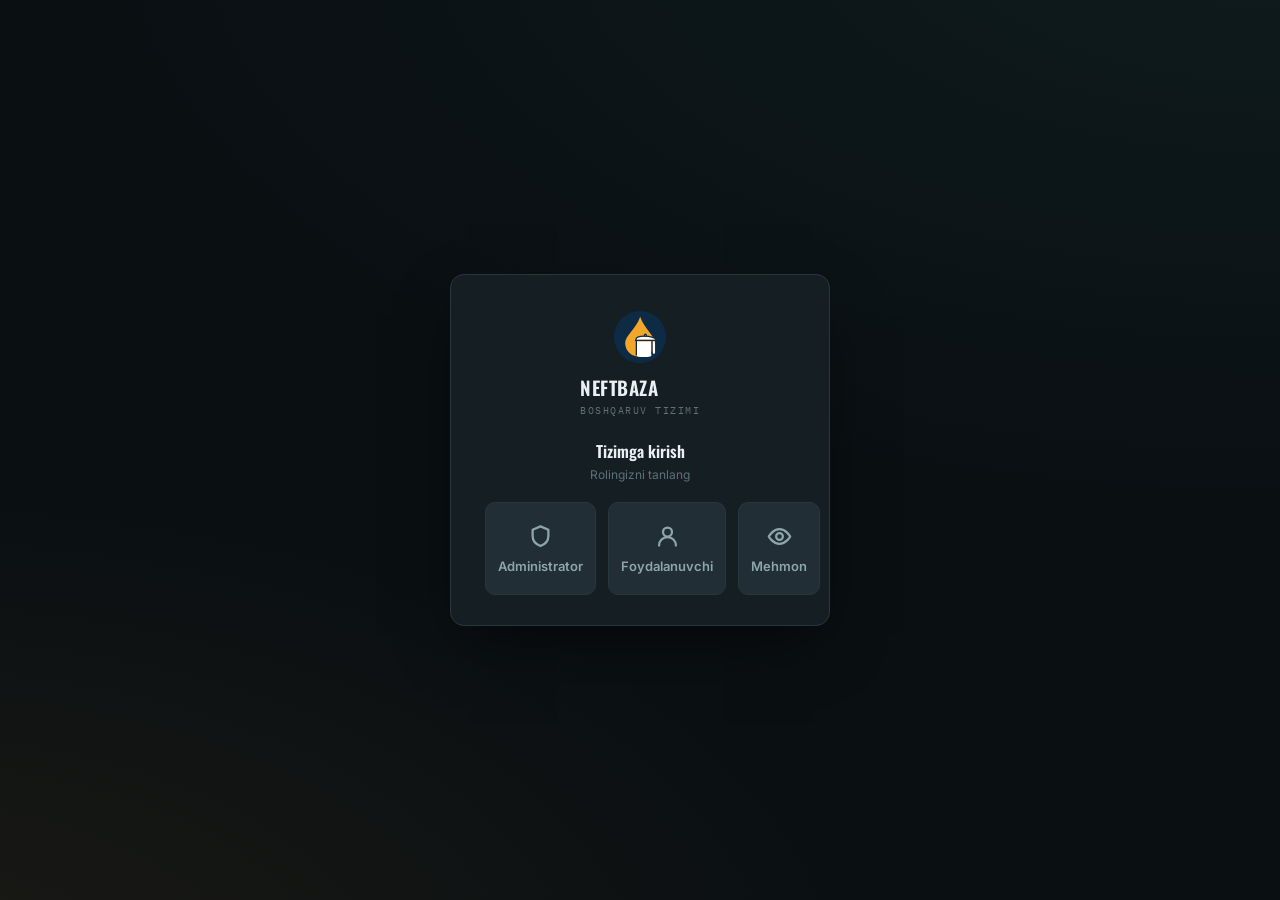
==== index.html @ 2cb8c044 "Rename neftbaza.html to index.html" ====
<!DOCTYPE html>
<html lang="uz">
<head>
<meta charset="UTF-8">
<meta name="viewport" content="width=device-width, initial-scale=1.0">
<title>NEFTBAZA — Boshqaruv tizimi</title>
<link rel="preconnect" href="https://fonts.googleapis.com">
<link rel="preconnect" href="https://fonts.gstatic.com" crossorigin>
<link href="https://fonts.googleapis.com/css2?family=Oswald:wght@400;500;600;700&family=Inter:wght@400;500;600;700&family=IBM+Plex+Mono:wght@400;500;600&display=swap" rel="stylesheet">
<link rel="stylesheet" href="assets/css/variables.css">
<link rel="stylesheet" href="assets/css/base.css">
<link rel="stylesheet" href="assets/css/layout.css">
<link rel="stylesheet" href="assets/css/components.css">
<link rel="stylesheet" href="assets/css/pages.css">
</head>
<body>
<div id="authOverlay" class="auth-overlay"></div>
<div id="shell" style="display:none;">
  <aside id="sidebar">
    <div id="brand">
      <div class="mark" id="brandmark"></div>
      <div class="name">NEFTBAZA<small>BOSHQARUV TIZIMI</small></div>
    </div>
    <div id="navhost"></div>
    <div id="sidebar-foot">
      <div id="clock"><span id="clockdate">--</span><b id="clocktime">--:--:--</b></div>
    </div>
  </aside>
  <div id="main">
    <div id="topbar">
      <div>
        <h1 id="pagetitle">Boshqaruv paneli</h1>
        <div class="crumb" id="pagecrumb">BOSH SAHIFA</div>
      </div>
      <div class="actions">
        <span id="roleBadge"></span>
        <button class="btn icon ghost" id="themebtn" title="Tun/kun rejimi" onclick="toggleTheme()"><svg class="icn" viewBox="0 0 24 24" width="18" height="18" fill="none" stroke="currentColor" stroke-width="2" stroke-linecap="round" stroke-linejoin="round" xmlns="http://www.w3.org/2000/svg"><path d="M20 14.5A8 8 0 1 1 9.5 4a6.5 6.5 0 0 0 10.5 10.5Z"/></svg></button>
        <button class="btn icon ghost" id="logoutbtn" title="Chiqish" onclick="confirmLogout()"><svg class="icn" viewBox="0 0 24 24" width="18" height="18" fill="none" stroke="currentColor" stroke-width="2" stroke-linecap="round" stroke-linejoin="round" xmlns="http://www.w3.org/2000/svg"><path d="M14 4h4a1 1 0 0 1 1 1v14a1 1 0 0 1-1 1h-4"/><path d="M10 8l-4 4 4 4"/><path d="M6 12h9"/></svg></button>
        <button class="btn icon ghost" id="menubtn"><svg class="icn" viewBox="0 0 24 24" width="18" height="18" fill="none" stroke="currentColor" stroke-width="2" stroke-linecap="round" stroke-linejoin="round" xmlns="http://www.w3.org/2000/svg"><path d="M4 6h16M4 12h16M4 18h16"/></svg></button>
      </div>
    </div>
    <div id="content"></div>
  </div>
</div>
<div id="toast"></div>
<div id="printReportArea" style="display:none;"></div>
<div id="confirmOverlay" class="modal-overlay" style="display:none;">
  <div class="modal-box">
    <div class="modal-icon"><svg class="icn" viewBox="0 0 24 24" width="34" height="34" fill="none" stroke="currentColor" stroke-width="2" stroke-linecap="round" stroke-linejoin="round" xmlns="http://www.w3.org/2000/svg"><path d="M12 3.5 2.8 19.5a1 1 0 0 0 .87 1.5h16.66a1 1 0 0 0 .87-1.5Z"/><path d="M12 9.5v4.5"/><path d="M12 17.5h.01"/></svg></div>
    <div class="modal-title">Tasdiqlaysizmi?</div>
    <div class="modal-msg" id="confirmMsg">Bu amalni bekor qilib bo'lmaydi.</div>
    <div class="modal-actions">
      <button type="button" class="btn ghost" onclick="closeConfirm()">Bekor qilish</button>
      <button type="button" class="btn solid-danger" onclick="confirmYes()">Ha, o'chirish</button>
    </div>
  </div>
</div>
<script>
window.APP_LANG = 'uz';
</script>
<script src="assets/js/core/utils.js"></script>
<script src="assets/js/core/icons.js"></script>
<script src="assets/js/data/defaults.js"></script>
<script src="assets/js/data/refs.js"></script>
<script src="assets/js/docs/doc-types.js"></script>
<script src="assets/js/data/movements.js"></script>
<script src="assets/js/data/db.js"></script>
<script src="assets/js/auth/auth.js"></script>
<script src="assets/js/auth/shift.js"></script>
<script src="assets/js/auth-settings.js"></script>
<script src="assets/js/users.js"></script>
<script src="assets/js/doc-form.js"></script>
<script src="assets/js/doc-table.js"></script>
<script src="assets/js/proizvodstvo.js"></script>
<script src="assets/js/inventarizatsiya.js"></script>
<script src="assets/js/matotchet.js"></script>
<script src="assets/js/smena-harakat.js"></script>
<script src="assets/js/realizatsiya.js"></script>
<script src="assets/js/refs-page.js"></script>
<script src="assets/js/reservoir-calib.js"></script>
<script src="assets/js/nomenclature.js"></script>
<script src="assets/js/dashboard.js"></script>
<script src="assets/js/nav-router.js"></script>
<script src="assets/js/clock.js"></script>
<script src="assets/js/theme.js"></script>
<script id="app-core">
/* =========================================================
   NEFTBAZA PRO — avtomatlashtirilgan prototip (frontend-only)
   Manba: yuklangan Excel dasturi (Этап / sheets) asosida qurilgan.
   Ma'lumotlar window.storage orqali brauzerda saqlanadi (shaxsiy).
   ========================================================= */


/* ---------------- confirmation dialog ---------------- */
let CONFIRM_CALLBACK = null;
function askConfirm(message, callback){
  CONFIRM_CALLBACK = callback;
  const msgEl = $('#confirmMsg');
  if(msgEl) msgEl.textContent = message;
  $('#confirmOverlay').style.display = 'flex';
}
function closeConfirm(){
  CONFIRM_CALLBACK = null;
  $('#confirmOverlay').style.display = 'none';
}
function confirmYes(){
  const cb = CONFIRM_CALLBACK;
  closeConfirm();
  if(cb) cb();
}
function confirmDeleteDoc(docType, id){
  askConfirm("Bu hujjatni o'chirmoqchimisiz? Bu amalni ortga qaytarib bo'lmaydi.", function(){ deleteDoc(docType, id); });
}
function confirmDeleteProizvodstvo(id){
  askConfirm("Bu hujjatni o'chirmoqchimisiz? Bu amalni ortga qaytarib bo'lmaydi.", function(){ deleteProizvodstvo(id); });
}
function confirmRemoveRef(idx){
  askConfirm("Bu elementni o'chirmoqchimisiz?", function(){ removeRef(idx); });
}


















</script>
<script src="assets/js/bootstrap.js"></script>

</body>
</html>
---- assets/css/variables.css ----
:root{
  --bg:#0D1417;
  --bg2:#0A0F12;
  --panel:#151E23;
  --panel2:#1B262C;
  --panel3:#212E35;
  --border:#28363E;
  --border-soft:#1E2A30;
  --text:#E9F1F3;
  --text-dim:#8FA5AC;
  --text-faint:#5C7178;
  --accent:#E8A33D;
  --accent-dim:#3A2E18;
  --accent2:#43B3A6;
  --accent2-dim:#173230;
  --danger:#E2574C;
  --danger-dim:#3A1D1A;
  --success:#4CAF6D;
  --success-dim:#173423;
  --info:#5AA0E0;
  --info-dim:#152A3C;
  --mo-grid:#5A6A72;
  --radius:10px;
  --radius-sm:6px;
  --font-display:'Oswald',sans-serif;
  --font-body:'Inter',sans-serif;
  --font-mono:'IBM Plex Mono',monospace;
  --shadow-soft:0 8px 24px -6px rgba(0,0,0,.5);
  color-scheme: dark;
}
html[data-theme="light"]{
  --bg:#F5F7FA;
  --bg2:#EAEDF2;
  --panel:#FFFFFF;
  --panel2:#F8F9FB;
  --panel3:#EFF2F6;
  --border:#DCE1E8;
  --border-soft:#E7EAEF;
  --text:#1B2430;
  --text-dim:#5B6672;
  --text-faint:#8B96A1;
  --accent:#C97A1E;
  --accent-dim:#FBEACB;
  --accent2:#2C8478;
  --accent2-dim:#DEF0EC;
  --danger:#C13B31;
  --danger-dim:#FBE1DD;
  --success:#2E8B4F;
  --success-dim:#DFF3E5;
  --info:#2563EB;
  --info-dim:#EAF2FB;
  --mo-grid:#1F2730;
  --shadow-soft:0 8px 24px -6px rgba(18,33,51,.12);
  color-scheme: light;
}
html[data-theme="light"] body{
  background:
    radial-gradient(1200px 600px at 100% -10%, rgba(44,132,120,.05), transparent),
    radial-gradient(1000px 500px at -10% 110%, rgba(201,122,30,.05), transparent),
    var(--bg);
}
html[data-theme="light"] #sidebar{
  --bg2:#0F1C2E; --panel:#16233A; --panel2:#1B2A40; --panel3:#20304A;
  --border:#2C3E58; --border-soft:#1C2A40;
  --text:#E9F1F3; --text-dim:#8FA5AC; --text-faint:#61798A;
  background:linear-gradient(180deg,#16233A,#0E1928 85%);
  border-right-color:rgba(255,255,255,.05);
}
html[data-theme="light"] table.datatable tbody tr:hover{ background:var(--panel3); }
html[data-theme="light"] .toastmsg{ box-shadow:var(--shadow-soft); }
html[data-theme="light"] #topbar{ background:rgba(245,247,250,.86); }
---- assets/css/base.css ----
*{box-sizing:border-box;}
html,body{margin:0;padding:0;}
body{
  background:
    radial-gradient(1200px 600px at 100% -10%, rgba(67,179,166,.05), transparent),
    radial-gradient(1000px 500px at -10% 110%, rgba(232,163,61,.05), transparent),
    var(--bg);
  color:var(--text);
  font-family:var(--font-body);
  font-size:14px;
  -webkit-font-smoothing:antialiased;
  min-height:100vh;
}
::selection{background:var(--accent);color:#1a1206;}
a{color:inherit;text-decoration:none;}
button{font-family:var(--font-body);cursor:pointer;}
input,select,textarea{font-family:var(--font-body);}
::-webkit-scrollbar{width:10px;height:10px;}
::-webkit-scrollbar-track{background:var(--bg2);}
::-webkit-scrollbar-thumb{background:var(--border);border-radius:6px;}
::-webkit-scrollbar-thumb:hover{background:var(--text-faint);}
---- assets/css/layout.css ----
/* ---------- layout shell ---------- */
#shell{display:grid;grid-template-columns:252px 1fr;min-height:100vh;}
#sidebar{
  background:linear-gradient(180deg,var(--bg2),#090D0F 85%);
  border-right:1px solid var(--border-soft);
  padding:0 0 24px;
  position:sticky;top:0;height:100vh;overflow-y:auto;
  display:flex;flex-direction:column;
}
#brand{
  padding:22px 20px 18px;
  border-bottom:1px solid var(--border-soft);
  display:flex;align-items:center;gap:11px;
}
#brand .mark{
  width:36px;height:36px;border-radius:50%;
  background:#0D2B45;
  border:2px solid #030608;
  display:flex;align-items:center;justify-content:center;
  flex-shrink:0;overflow:hidden;
  box-shadow:0 4px 14px -4px rgba(0,0,0,.6);
}
#brand .name{font-family:var(--font-display);font-weight:600;font-size:16.5px;letter-spacing:.5px;line-height:1.15;color:var(--text);}
#brand .name small{display:block;font-family:var(--font-mono);font-weight:400;font-size:10px;color:var(--text-faint);letter-spacing:1.5px;margin-top:2px;}

nav.navgroup{padding:14px 12px 4px;}
nav.navgroup .grouplabel{
  font-family:var(--font-mono);font-size:10px;letter-spacing:1.8px;color:var(--text-faint);
  padding:10px 10px 6px;text-transform:uppercase;
}
/* --- Asosiy menyu (single elementlar + accordion parent bir xil ko'rinishda) --- */
nav.navgroup a.navitem,
.navparent{
  width:100%;display:flex;align-items:center;gap:10px;
  padding:9.5px 11px;margin:2px 0;border-radius:var(--radius-sm);
  color:var(--text-dim);font-size:13.4px;font-weight:500;font-family:inherit;
  letter-spacing:0;text-transform:none;
  border-left:2px solid transparent;background:transparent;cursor:pointer;
  transition:background .14s, color .14s;
}
nav.navgroup a.navitem .ic,.navparent .ic{width:18px;text-align:center;font-size:14px;opacity:.85;flex-shrink:0;}
nav.navgroup a.navitem:hover,.navparent:hover{background:var(--panel);color:var(--text);}
/* aktiv/ochiq asosiy menyu — orange (mavjud sxema) */
nav.navgroup a.navitem.active,
.navparent.open{
  background:linear-gradient(90deg, rgba(232,163,61,.16), rgba(232,163,61,.02));
  color:var(--accent);border-left:2px solid var(--accent);font-weight:600;
}
nav.navgroup a.navitem.active .ic,.navparent.open .ic{opacity:1;color:var(--accent);}
.navdivider{height:1px;background:var(--border-soft);margin:10px 18px;}

.navparent-label{flex:1;text-align:left;}
.navparent .chevron{font-size:14px;transition:transform .24s ease-in-out;opacity:.6;}
.navparent.open .chevron{transform:rotate(90deg);opacity:1;}

/* --- Ochiladigan submenu: alohida ichkariga surilgan blok --- */
.navchildren{display:grid;grid-template-rows:0fr;transition:grid-template-rows .26s ease-in-out;}
.navchildren.open{grid-template-rows:1fr;}
.navchildren-inner{
  overflow:hidden;
  margin:8px 6px 8px 15px;                       /* parentdan oraliq + indent (hierarchy) */
  padding:6px 6px 6px 16px;                      /* ichki padding + guide line uchun joy */
  background:var(--submenu-bg,rgba(148,163,184,.06));
  border:1px solid var(--border-soft);border-radius:10px;position:relative;
  opacity:0;transform:translateY(-4px);
  transition:opacity .26s ease-in-out, transform .26s ease-in-out;
}
.navchildren.open .navchildren-inner{opacity:1;transform:none;}
.navchildren-inner::before{                      /* chap tomonda vertikal yo'naltiruvchi chiziq */
  content:"";position:absolute;left:8px;top:10px;bottom:10px;width:2px;
  background:var(--border);border-radius:2px;
}
/* --- Submenu elementlari (kichikroq, regular) --- */
a.navitem.sub{
  position:relative;display:flex;align-items:center;gap:9px;
  padding:7px 11px;margin:3px 0;border-radius:8px;border-left:none;
  font-size:12.5px;font-weight:400;color:var(--text-dim);
  transition:background .12s,color .12s;
}
a.navitem.sub .ic{width:15px;text-align:center;font-size:12.5px;opacity:.7;flex-shrink:0;}
a.navitem.sub:hover{background:var(--panel);color:var(--text);}
a.navitem.sub:hover .ic{opacity:.95;}
/* aktiv submenu — yashil matn + guide segmenti yashil + o'ngda yashil nuqta */
a.navitem.sub.active{color:var(--success);font-weight:600;background:rgba(76,175,109,.10);}
a.navitem.sub.active .ic{opacity:1;color:var(--success);}
a.navitem.sub.active::before{
  content:"";position:absolute;left:-8px;top:4px;bottom:4px;width:2px;
  background:var(--success);border-radius:2px;
}
a.navitem.sub.active::after{
  content:"";margin-left:auto;width:7px;height:7px;border-radius:50%;flex-shrink:0;
  background:var(--success);box-shadow:0 0 0 3px rgba(76,175,109,.18);
}
html[data-theme="light"] .navchildren-inner{background:rgba(15,23,42,.035);}

#sidebar-foot{margin-top:auto;padding:14px 18px;border-top:1px solid var(--border-soft);}
#clock{font-family:var(--font-mono);font-size:12px;color:var(--text-dim);display:flex;justify-content:space-between;}
#clock b{color:var(--accent2);font-weight:500;}

/* ---------- main ---------- */
#main{min-width:0;}
#topbar{
  position:sticky;top:0;z-index:20;
  background:rgba(13,20,23,.86);backdrop-filter:blur(10px);
  border-bottom:1px solid var(--border-soft);
  padding:16px 30px;display:flex;align-items:center;justify-content:space-between;gap:16px;
}
#topbar h1{font-family:var(--font-display);font-weight:600;font-size:21px;letter-spacing:.3px;margin:0;display:flex;align-items:center;gap:10px;}
#topbar .crumb{font-family:var(--font-mono);font-size:11px;color:var(--text-faint);margin-top:3px;letter-spacing:.5px;}
#topbar .actions{display:flex;gap:8px;align-items:center;}
#menubtn{display:none;}

#content{padding:26px 30px 60px;max-width:1400px;}
---- assets/css/components.css ----
/* ---------- cards / grid ---------- */
.card{background:var(--panel);border:1px solid var(--border-soft);border-radius:var(--radius);padding:20px;}
.card + .card{margin-top:18px;}
.cardhead{display:flex;align-items:center;justify-content:space-between;margin-bottom:16px;gap:10px;flex-wrap:wrap;}
.cardhead h2{font-family:var(--font-display);font-size:15.5px;font-weight:600;letter-spacing:.4px;margin:0;color:var(--text);text-transform:uppercase;}
.cardhead .sub{font-size:12px;color:var(--text-faint);margin-top:3px;}

.statgrid{display:grid;grid-template-columns:repeat(auto-fit,minmax(200px,1fr));gap:14px;margin-bottom:20px;}
.stat{background:var(--panel);border:1px solid var(--border-soft);border-radius:var(--radius);padding:17px 18px;position:relative;overflow:hidden;}
.stat .lbl{font-size:11.5px;color:var(--text-faint);letter-spacing:.4px;text-transform:uppercase;font-family:var(--font-mono);}
.stat .val{font-family:var(--font-mono);font-size:26px;font-weight:600;margin-top:6px;color:var(--text);}
.stat .val small{font-size:13px;color:var(--text-dim);font-weight:400;margin-left:3px;}
.stat .bar{height:3px;border-radius:2px;background:var(--border);margin-top:12px;overflow:hidden;}
.stat .bar i{display:block;height:100%;background:var(--accent);}
.stat.in .bar i{background:var(--accent2);}
.stat.out .bar i{background:var(--danger);}

/* ---------- reservoir gauges ---------- */
.tankrow{display:flex;gap:22px;flex-wrap:wrap;padding:6px 2px 4px;}
.tank{width:108px;text-align:center;flex-shrink:0;}
.tank .cyl{
  width:74px;height:150px;margin:0 auto;border-radius:10px 10px 6px 6px;
  border:2px solid var(--border);background:
    linear-gradient(180deg, rgba(255,255,255,.03), transparent 30%),
    var(--bg2);
  position:relative;overflow:hidden;
  box-shadow:inset 0 2px 6px rgba(0,0,0,.5);
}
.tank .cyl .fill{
  position:absolute;bottom:0;left:0;right:0;height:0%;
  background:linear-gradient(180deg, var(--fc2,#5CCBBD), var(--fc1,#2C8478));
  transition:height 1.1s cubic-bezier(.2,.8,.2,1);
}
.tank .cyl .fill::before{
  content:'';position:absolute;top:0;left:0;right:0;height:6px;
  background:rgba(255,255,255,.22);
}
.tank .cyl .ticks{position:absolute;inset:0;display:flex;flex-direction:column;justify-content:space-between;padding:4px 0;pointer-events:none;}
.tank .cyl .ticks i{display:block;height:1px;background:rgba(255,255,255,.06);}
.tank .name{font-family:var(--font-mono);font-size:11.5px;margin-top:9px;color:var(--text);font-weight:500;}
.tank .base{font-size:10px;color:var(--text-faint);}
.tank .pct{font-family:var(--font-mono);font-size:13px;margin-top:2px;font-weight:600;}
.tank .qty{font-size:10px;color:var(--text-dim);font-family:var(--font-mono);}

/* ---------- forms ---------- */
.formsection{margin-bottom:18px;}
.formsection .fstitle{
  font-family:var(--font-mono);font-size:11.5px;letter-spacing:1.3px;font-weight:600;
  color:var(--accent2);text-transform:uppercase;
  margin-bottom:14px;padding:8px 14px;
  background:var(--accent2-dim);
  border-left:3px solid var(--accent2);
  border-radius:0 6px 6px 0;
  display:inline-block;
}
.formsection .fstitle-doc{color:var(--accent);background:var(--accent-dim);border-left-color:var(--accent);}
.formsection .fstitle-fact{color:var(--success);background:var(--success-dim);border-left-color:var(--success);}
.fieldgrid{display:grid;grid-template-columns:repeat(auto-fill,minmax(190px,1fr));gap:12px 14px;}
.field{display:flex;flex-direction:column;gap:5px;}
.field.wide{grid-column:1/-1;}
.field label{font-size:11.5px;color:var(--text-dim);font-weight:500;}
.field label .req{color:var(--danger);}
.field input,.field select,.field textarea{
  background:var(--panel3);border:1px solid var(--border);border-radius:var(--radius-sm);
  padding:8.5px 10px;color:var(--text);font-size:13px;outline:none;
  transition:border-color .12s, background .12s;
  font-family:var(--font-body);
  width:100%;
}
.field input[type=number],.field input[type=date]{font-family:var(--font-mono);}
.field input::placeholder{color:var(--text-faint);}
.field input:focus,.field select:focus,.field textarea:focus{border-color:var(--accent2);background:var(--panel2);}
.field textarea{resize:vertical;min-height:56px;}
.field .hint{font-family:var(--font-mono);font-size:10.5px;color:var(--text-faint);}
.field .hint.live{color:var(--accent2);}

.formfoot{display:flex;gap:10px;margin-top:6px;align-items:center;}
.btn{
  border:1px solid var(--border);background:var(--panel3);color:var(--text);
  padding:9.5px 18px;border-radius:var(--radius-sm);font-size:13px;font-weight:600;
  display:inline-flex;align-items:center;gap:7px;transition:all .12s;letter-spacing:.2px;
}
.btn:hover{border-color:var(--text-faint);background:var(--panel2);}
.btn.primary{background:var(--accent);border-color:var(--accent);color:#1D1305;}
.btn.primary:hover{background:#F0AE4E;box-shadow:0 4px 14px -4px rgba(232,163,61,.5);}
.btn.ghost{background:transparent;}
.btn.danger{color:var(--danger);border-color:var(--danger-dim);}
.btn.danger:hover{background:var(--danger-dim);}
.btn.sm{padding:6px 11px;font-size:12px;}
.btn.icon{padding:7px 9px;}

/* ---------- tables ---------- */
.tablewrap{overflow-x:auto;border-radius:var(--radius-sm);border:1px solid var(--border-soft);}
table.datatable{width:100%;border-collapse:collapse;font-size:12.7px;min-width:640px;}
table.datatable thead th{
  background:var(--panel3);color:var(--text-dim);text-align:left;padding:10px 12px;
  font-family:var(--font-mono);font-size:10.5px;letter-spacing:.6px;text-transform:uppercase;
  border-bottom:1px solid var(--border);white-space:nowrap;position:sticky;top:0;
  border-right:1px solid var(--border-soft);
}
/* ---- Moddiy hisobot jadvali: 1C/Excel uslubidagi zich yorug' hisobot ---- */
table.mo-table{
  background:#fff;color:#111827;border:1px solid #D1D5DB;
  font-family:var(--font-body,'Inter',sans-serif);font-variant-numeric:tabular-nums;font-size:12px;
}
table.mo-table th, table.mo-table td{border:1px solid #D1D5DB !important;}
table.mo-table thead th{
  text-align:center;text-transform:none;font-weight:600;color:#1F2937;
  font-size:11px;line-height:1.18;white-space:normal;vertical-align:middle;padding:4px 7px;
  background:#F7EFD5;
}
table.mo-table thead th[rowspan="2"]{background:#F7EFD5;color:#1F2937;}
table.mo-table .mo-grp-in{background:#EAF7EA;color:#137333;text-align:center;font-size:11.5px;font-weight:700;letter-spacing:.4px;padding:4px;}
table.mo-table .mo-grp-out{background:#FBEAEA;color:#B0201A;text-align:center;font-size:11.5px;font-weight:700;letter-spacing:.4px;padding:4px;}
table.mo-table .mo-sub-in{background:#F4FBF4;color:#137333;font-weight:600;}
table.mo-table .mo-sub-out{background:#FFF4F4;color:#B0201A;font-weight:600;}
/* tana — zich, markazlangan qora raqamlar; KIRIM yashil, CHIQIM qizil */
table.mo-table tbody td{padding:2px 8px;height:26px;color:#111827;background:#fff;text-align:center;white-space:nowrap;font-family:inherit;}
table.mo-table .num{font-family:inherit;}
table.mo-table tbody tr:nth-child(even){background:transparent;}
table.mo-table tbody tr:hover td{background:#F1F5F9;}
table.mo-table tbody td:first-child{text-align:center;color:#374151;font-weight:500;}
table.mo-table tbody td:nth-child(2){font-weight:600;text-align:left;color:#111827;}
table.mo-table tbody td.mo-in{color:#15803D;}
table.mo-table tbody td.mo-out{color:#C81E1E;}
/* JAMI (tfoot) — bir xil qoida */
table.mo-table tfoot td{background:#F3F4F6;font-weight:700;color:#111827;border-top:2px solid #9CA3AF !important;text-align:center;padding:3px 8px;height:28px;font-family:inherit;}
table.mo-table tfoot td:first-child{text-align:left;}
table.mo-table tfoot td.mo-in{color:#15803D;}
table.mo-table tfoot td.mo-out{color:#C81E1E;}
/* moddiy hisobot qatori — ikki marta bosiladigan */
table.mo-table tbody tr.mo-row{cursor:pointer;}
table.mo-table tbody tr.mo-row:hover td{background:#EEF3FA;}

/* ---- Harakatlar tarixi modali ---- */
.mvh-overlay{position:fixed;inset:0;z-index:400;background:rgba(6,9,11,.62);backdrop-filter:blur(2px);display:flex;align-items:center;justify-content:center;padding:24px;animation:fadein .15s ease-out;}
.mvh-modal{background:var(--panel2);border:1px solid var(--border);border-radius:var(--radius);width:100%;max-width:1180px;max-height:88vh;display:flex;flex-direction:column;box-shadow:0 24px 60px -16px rgba(0,0,0,.6);animation:popin .18s cubic-bezier(.2,.8,.2,1);overflow:hidden;}
.mvh-head{display:flex;align-items:center;justify-content:space-between;padding:16px 20px;border-bottom:1px solid var(--border);}
.mvh-title{display:flex;align-items:center;gap:9px;font-family:var(--font-display,'Oswald',sans-serif);font-size:16px;font-weight:600;color:var(--text);}
.mvh-title svg{width:18px;height:18px;}
.mvh-x{background:var(--panel3);border:1px solid var(--border);color:var(--text-dim);width:32px;height:32px;border-radius:8px;cursor:pointer;display:flex;align-items:center;justify-content:center;}
.mvh-x:hover{color:var(--text);border-color:var(--accent2);}
.mvh-filters{display:flex;gap:10px;flex-wrap:wrap;align-items:flex-end;padding:14px 20px;border-bottom:1px solid var(--border);background:var(--panel3);}
.mvh-f{display:flex;flex-direction:column;gap:5px;min-width:130px;}
.mvh-f.mvh-search{flex:1 1 200px;min-width:180px;}
.mvh-f label{font-size:11px;color:var(--text-dim);font-weight:500;}
.mvh-f input,.mvh-f select{background:var(--panel);border:1px solid var(--border);border-radius:8px;padding:8px 10px;color:var(--text);font-size:13px;outline:none;font-family:inherit;}
.mvh-f input:focus,.mvh-f select:focus{border-color:var(--accent2);}
.mvh-tablewrap{overflow:auto;flex:1;}
table.mvh-table{width:100%;border-collapse:separate;border-spacing:0;font-size:12.5px;}
table.mvh-table thead th{position:sticky;top:0;z-index:2;background:var(--panel3);color:var(--text-dim);font-weight:600;font-size:11.5px;text-align:center;padding:8px 9px;white-space:nowrap;border-bottom:1px solid var(--border);}
table.mvh-table tbody td{padding:7px 9px;border-bottom:1px solid var(--border-soft);color:var(--text);white-space:nowrap;text-align:center;}
table.mvh-table tbody td:last-child,table.mvh-table tbody td:nth-child(5),table.mvh-table tbody td:nth-child(6){text-align:left;}
table.mvh-table tbody tr:hover td{background:var(--panel);}
table.mvh-table .num{font-family:var(--font-mono);text-align:right;}
.mvh-op{display:inline-block;padding:2px 8px;border-radius:20px;font-size:10.5px;font-weight:600;letter-spacing:.3px;}
.mvh-op.in{background:var(--accent2-dim);color:var(--accent2);}
.mvh-op.out{background:var(--danger-dim);color:var(--danger);}
.mvh-pos{color:var(--success);}
.mvh-neg{color:var(--danger);}
.mvh-foot{display:flex;align-items:center;justify-content:space-between;gap:14px;padding:12px 20px;border-top:1px solid var(--border);font-size:12.5px;color:var(--text-dim);flex-wrap:wrap;}
.mvh-foot .mvh-hint{color:var(--text-faint);}

/* ---- Moddiy hisobot: to'liq oyna rejimi ---- */
.mo-report-bar{display:none;}
.mo-report-bar-title{display:flex;align-items:center;gap:8px;font-weight:700;color:#1F2937;font-size:14px;}
.mo-report-bar-title svg{width:17px;height:17px;}
#moReportCard.mo-fs{position:fixed;inset:0;z-index:390;margin:0;border-radius:0;background:#fff;display:flex;flex-direction:column;box-shadow:none;border:none;}
#moReportCard.mo-fs .mo-report-bar{display:flex;align-items:center;justify-content:space-between;gap:12px;padding:9px 16px;border-bottom:1px solid #D1D5DB;background:#F7EFD5;flex:0 0 auto;}
#moReportCard.mo-fs .tablewrap{flex:1 1 auto;overflow:auto;border:none;border-radius:0;}
#moReportCard.mo-fs table.mo-table{border-top:none;}
/* to'liq oynada — yopishqoq ikki qavatli sarlavha */
#moReportCard.mo-fs table.mo-table thead tr:first-child th{position:sticky;top:0;z-index:6;}
#moReportCard.mo-fs table.mo-table thead tr:nth-child(2) th{position:sticky;top:var(--mo-subtop,26px);z-index:6;}
#moReportCard.mo-fs table.mo-table tfoot td{position:sticky;bottom:0;z-index:5;}

/* ---- Moddiy hisobot: dizayn ---- */
.mo-card{box-shadow:var(--shadow-soft);background:#fff;border:1px solid #D1D5DB;}
.mo-card .tablewrap{border:none;border-radius:8px;background:#fff;}
.btn.success{background:var(--success);border-color:var(--success);color:#fff;}
.btn.success:hover{background:var(--success);filter:brightness(1.07);box-shadow:0 4px 14px -4px rgba(46,139,79,.5);}
.mo-filter{display:flex;gap:14px;flex-wrap:wrap;align-items:flex-end;}
.mo-filter .field{flex:1 1 165px;min-width:145px;max-width:240px;gap:6px;}
.mo-filter .field input,.mo-filter .field select{background:var(--panel);}
.mo-filter .mo-clear{align-self:flex-end;}
.mo-actions{margin-left:auto;display:grid;grid-template-columns:repeat(2,minmax(155px,1fr));gap:10px;align-content:end;}
.mo-actions .btn{justify-content:center;width:100%;}
.btn-ico{width:17px;height:17px;flex:0 0 auto;display:inline-block;vertical-align:middle;}
@media(max-width:760px){ .mo-actions{margin-left:0;width:100%;} }
table.datatable thead th:last-child{border-right:none;}
table.datatable tbody td{padding:9px 12px;border-bottom:1px solid var(--border-soft);color:var(--text);white-space:nowrap;border-right:1px solid var(--border-soft);}
table.datatable tbody td:last-child{border-right:none;}
table.datatable tbody tr:hover{background:var(--panel2);}
table.datatable tbody tr:last-child td{border-bottom:none;}
table.datatable .num{font-family:var(--font-mono);text-align:right;}
table.datatable .pos{color:var(--success);}
table.datatable .neg{color:var(--danger);}
table.datatable tfoot td{padding:10px 12px;font-family:var(--font-mono);font-weight:600;background:var(--panel3);border-top:1px solid var(--border);}
.emptyrow td{text-align:center;color:var(--text-faint);padding:26px;font-style:normal;}
.tag{display:inline-flex;align-items:center;padding:2.5px 8px;border-radius:20px;font-size:10.5px;font-family:var(--font-mono);font-weight:500;letter-spacing:.3px;}
.tag.in{background:var(--accent2-dim);color:var(--accent2);}
.tag.out{background:var(--danger-dim);color:var(--danger);}
.tag.mid{background:var(--accent-dim);color:var(--accent);}

.filterbar{display:flex;gap:10px;flex-wrap:wrap;align-items:flex-end;margin-bottom:16px;}
.filterbar .field{min-width:150px;flex:0 0 auto;}

.toolbar-btns{display:flex;gap:8px;flex-wrap:wrap;}
.pill{
  padding:6px 13px;border-radius:20px;font-size:12px;border:1px solid var(--border);
  background:var(--panel3);color:var(--text-dim);font-weight:500;
}
.pill.active{background:var(--accent-dim);border-color:var(--accent);color:var(--accent);}

/* toast */
#toast{position:fixed;bottom:22px;right:22px;z-index:200;display:flex;flex-direction:column;gap:8px;}

.auth-overlay{
  position:fixed;inset:0;z-index:500;
  background:
    radial-gradient(1200px 600px at 100% -10%, rgba(67,179,166,.08), transparent),
    radial-gradient(1000px 500px at -10% 110%, rgba(232,163,61,.08), transparent),
    #0A0F12;
  display:flex;align-items:center;justify-content:center;
  font-family:var(--font-body,'Inter',sans-serif);
}
.auth-box{
  background:var(--panel,#151E23);border:1px solid var(--border,#28363E);border-radius:14px;
  padding:36px 34px 30px;width:100%;max-width:380px;
  box-shadow:0 24px 60px -16px rgba(0,0,0,.6);
  animation:popin .2s cubic-bezier(.2,.8,.2,1);
}
.auth-logo{display:flex;flex-direction:column;align-items:center;gap:10px;margin-bottom:22px;}
.auth-logo .mark{width:52px;height:52px;}
.auth-logo .name{font-family:var(--font-display,'Oswald',sans-serif);font-weight:600;font-size:19px;color:var(--text,#E9F1F3);letter-spacing:.5px;}
.auth-logo .name small{display:block;font-family:var(--font-mono,monospace);font-size:10px;color:var(--text-faint,#5C7178);letter-spacing:1.5px;font-weight:400;margin-top:3px;text-align:center;}
.auth-role-row{display:flex;gap:12px;margin-top:8px;}
.auth-role-btn{
  flex:1;padding:20px 12px;border-radius:10px;border:1px solid var(--border,#28363E);
  background:var(--panel3,#212E35);color:var(--text-dim,#8FA5AC);cursor:pointer;
  display:flex;flex-direction:column;align-items:center;gap:8px;font-size:13px;font-weight:600;
  transition:all .15s;
}
.auth-role-btn .ic{font-size:26px;}
.auth-role-btn:hover{border-color:var(--accent2,#43B3A6);color:var(--text,#E9F1F3);background:var(--panel2,#1B262C);}
.auth-title{text-align:center;color:var(--text,#E9F1F3);font-family:var(--font-display,'Oswald',sans-serif);font-size:16px;font-weight:600;margin-bottom:4px;}
.auth-sub{text-align:center;color:var(--text-faint,#5C7178);font-size:12px;margin-bottom:20px;}
.auth-field{margin-bottom:14px;}
.auth-field label{display:block;font-size:12px;color:var(--text-dim,#8FA5AC);margin-bottom:6px;font-weight:500;}
.auth-field input{
  width:100%;background:var(--panel3,#212E35);border:1px solid var(--border,#28363E);border-radius:8px;
  padding:10px 12px;color:var(--text,#E9F1F3);font-size:14px;outline:none;font-family:var(--font-body,'Inter',sans-serif);
}
.auth-field input:focus{border-color:var(--accent2,#43B3A6);}
.auth-error{color:var(--danger,#E2574C);font-size:12.5px;text-align:center;margin:-6px 0 12px;min-height:16px;}
.auth-back{display:block;text-align:center;margin-top:14px;font-size:12.5px;color:var(--text-faint,#5C7178);cursor:pointer;background:none;border:none;width:100%;}
.auth-back:hover{color:var(--text-dim,#8FA5AC);}
.role-badge{
  display:inline-flex;align-items:center;gap:5px;padding:5px 11px;border-radius:20px;
  font-size:11px;font-weight:600;font-family:var(--font-mono);letter-spacing:.4px;
  background:var(--accent-dim);color:var(--accent);
}
.role-badge.admin{background:var(--accent-dim);color:var(--accent);}
.role-badge.user{background:var(--accent2-dim);color:var(--accent2);}
.role-badge.guest{background:var(--panel3);color:var(--text-dim);}

.modal-overlay{
  position:fixed;inset:0;z-index:300;
  background:rgba(6,9,11,.6);backdrop-filter:blur(2px);
  display:flex;align-items:center;justify-content:center;
  animation:fadein .15s ease-out;
}
@keyframes fadein{from{opacity:0;}to{opacity:1;}}
.modal-box{
  background:var(--panel2);border:1px solid var(--border);border-radius:var(--radius);
  padding:26px 26px 20px;max-width:340px;width:90%;text-align:center;
  box-shadow:0 20px 50px -12px rgba(0,0,0,.6);
  animation:popin .18s cubic-bezier(.2,.8,.2,1);
}
@keyframes popin{from{transform:scale(.94);opacity:0;}to{transform:scale(1);opacity:1;}}
.modal-icon{font-size:30px;margin-bottom:8px;}
.modal-title{font-family:var(--font-display);font-size:17px;font-weight:600;color:var(--text);margin-bottom:8px;}
.modal-msg{font-size:13px;color:var(--text-dim);line-height:1.5;margin-bottom:20px;}
.modal-actions{display:flex;gap:10px;justify-content:center;}
.modal-actions .btn{flex:1;justify-content:center;}
.btn.solid-danger{background:var(--danger);border-color:var(--danger);color:#2A0705;}
.btn.solid-danger:hover{background:#EB6B60;}
.toastmsg{
  background:var(--panel2);border:1px solid var(--border);border-left:3px solid var(--accent2);
  padding:11px 16px;border-radius:var(--radius-sm);font-size:13px;box-shadow:0 8px 24px -6px rgba(0,0,0,.5);
  animation:slidein .25s ease-out;max-width:300px;
}
.toastmsg.danger{border-left-color:var(--danger);}
@keyframes slidein{from{transform:translateX(20px);opacity:0;}to{transform:translateX(0);opacity:1;}}
---- assets/css/pages.css ----
/* refs page */
.tabs{display:flex;gap:6px;flex-wrap:wrap;margin-bottom:18px;border-bottom:1px solid var(--border-soft);padding-bottom:14px;}
.tabbtn{padding:8px 14px;border-radius:20px;font-size:12.5px;font-weight:500;background:var(--panel2);border:1px solid var(--border);color:var(--text-dim);}
.tabbtn.active{background:var(--accent);border-color:var(--accent);color:#1D1305;font-weight:600;}

.itemsrow{display:grid;grid-template-columns:1.3fr 0.8fr 0.9fr 0.9fr 0.9fr auto;gap:8px;align-items:end;margin-bottom:8px;}
.prod-sum-row{
  display:grid;grid-template-columns:1.3fr 0.8fr 0.9fr 0.9fr 0.9fr auto;gap:8px;align-items:center;
  margin:2px 0 10px;padding:9px 10px;border-radius:var(--radius-sm);
  background:var(--accent2-dim);border:1px solid var(--accent2);
}
.prod-sum-row .sum-lbl{font-family:var(--font-mono);font-size:10px;letter-spacing:.5px;color:var(--accent2);text-transform:uppercase;}
.prod-sum-row .sum-val{font-weight:700;color:var(--accent2);font-size:14px;}
.prod-sum-row small{font-weight:500;opacity:.75;margin-left:3px;font-size:10.5px;color:var(--accent2);}
.itemtable-title{font-family:var(--font-mono);font-size:11px;color:var(--accent);letter-spacing:1px;text-transform:uppercase;margin:14px 0 8px;}
.prod-comp-box{
  background:var(--panel3);border:1px dashed var(--border);border-radius:var(--radius-sm);
  padding:12px 14px;margin:-4px 0 14px;
}
.prod-comp-title{font-family:var(--font-mono);font-size:10.5px;color:var(--accent2);letter-spacing:.5px;margin-bottom:9px;}
.prod-comp-row{display:grid;grid-template-columns:1fr 140px auto;gap:8px;margin-bottom:6px;align-items:center;}
.prod-comp-row select,.prod-comp-row input{
  background:var(--panel2);border:1px solid var(--border);border-radius:6px;padding:7px 9px;color:var(--text);font-size:12.5px;
}
.prod-comp-foot{display:flex;align-items:center;justify-content:space-between;margin-top:8px;gap:10px;flex-wrap:wrap;}
.prod-comp-total{font-family:var(--font-mono);font-size:12.5px;color:var(--text-dim);}
.prod-comp-total span{color:var(--accent2);font-weight:600;}

.empty-illustration{text-align:center;padding:50px 20px;color:var(--text-faint);}
.empty-illustration .big{font-size:36px;margin-bottom:10px;opacity:.5;}

.dashgrid{display:grid;grid-template-columns:1.4fr 1fr;gap:18px;}
@media(max-width:1100px){.dashgrid{grid-template-columns:1fr;}}

.badge-num{background:var(--panel3);border-radius:5px;padding:1px 7px;font-family:var(--font-mono);font-size:11px;color:var(--text-dim);}

@media print{
  body.printing-report #shell, body.printing-report #authOverlay, body.printing-report #toast, body.printing-report #confirmOverlay{ display:none !important; }
  body.printing-report #printReportArea{ display:block !important; }
  body:not(.printing-report) #printReportArea{ display:none !important; }
}
@media(max-width:880px){
  #shell{grid-template-columns:1fr;}
  #sidebar{position:fixed;left:-270px;top:0;width:252px;z-index:100;transition:left .2s;box-shadow:20px 0 40px rgba(0,0,0,.4);}
  #sidebar.open{left:0;}
  #menubtn{display:inline-flex;}
  #content{padding:20px 16px 50px;}
  #topbar{padding:14px 16px;}
  .fieldgrid{grid-template-columns:1fr 1fr;}
}

/* ---------- SVG icon system (flat, currentColor, dark/light-safe) ---------- */
svg.icn{width:1em;height:1em;flex-shrink:0;vertical-align:-0.14em;stroke:currentColor;}
.ic svg.icn{width:16px;height:16px;display:block;margin:0 auto;vertical-align:0;}
.navparent .ic svg.icn{width:16px;height:16px;}
.btn svg.icn{width:1.02em;height:1.02em;margin-right:6px;vertical-align:-0.15em;}
.btn.icon{display:inline-flex;align-items:center;justify-content:center;}
.btn.icon svg.icn{width:18px;height:18px;margin:0;vertical-align:0;}
.btn.sm svg.icn{margin-right:5px;}
.btn.sm.icon svg.icn{width:15px;height:15px;margin:0;}
.modal-icon{display:flex;justify-content:center;}
.modal-icon svg.icn{width:34px;height:34px;color:var(--accent);}
.empty-illustration .big{display:flex;justify-content:center;}
.empty-illustration .big svg.icn{width:44px;height:44px;}
.auth-role-btn .ic{display:flex;justify-content:center;}
.auth-role-btn .ic svg.icn{width:27px;height:27px;vertical-align:0;}
.role-badge svg.icn{width:13px;height:13px;margin-right:4px;vertical-align:-0.15em;}
.tag svg.icn{width:12px;height:12px;margin-right:4px;vertical-align:-0.12em;}
h2 svg.icn{margin-right:7px;vertical-align:-0.13em;}
.cardhead h2 svg.icn{opacity:.9;}
.chevron svg.icn{width:16px;height:16px;vertical-align:middle;}
.tabbtn svg.icn{width:1em;height:1em;margin-right:6px;vertical-align:-0.14em;}
#brand .mark svg.brandglyph,.auth-logo .mark svg{width:100%;height:100%;display:block;}
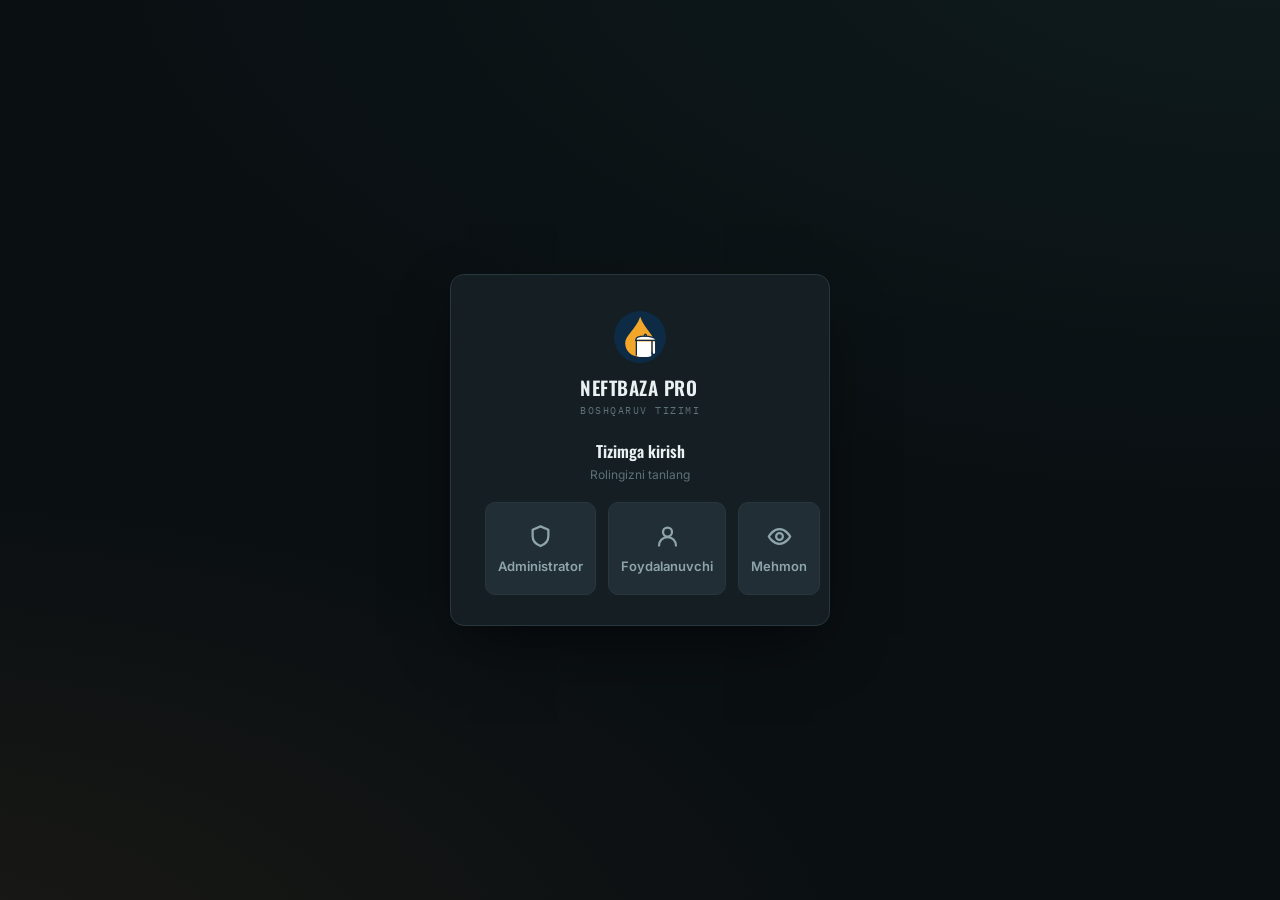
==== commit bbfeef43: "Add files via upload" ====
--- a/index.html
+++ b/index.html
@@ -3,15 +3,587 @@
 <head>
 <meta charset="UTF-8">
 <meta name="viewport" content="width=device-width, initial-scale=1.0">
-<title>NEFTBAZA — Boshqaruv tizimi</title>
+<title>NEFTBAZA PRO — Boshqaruv tizimi</title>
 <link rel="preconnect" href="https://fonts.googleapis.com">
 <link rel="preconnect" href="https://fonts.gstatic.com" crossorigin>
 <link href="https://fonts.googleapis.com/css2?family=Oswald:wght@400;500;600;700&family=Inter:wght@400;500;600;700&family=IBM+Plex+Mono:wght@400;500;600&display=swap" rel="stylesheet">
-<link rel="stylesheet" href="assets/css/variables.css">
-<link rel="stylesheet" href="assets/css/base.css">
-<link rel="stylesheet" href="assets/css/layout.css">
-<link rel="stylesheet" href="assets/css/components.css">
-<link rel="stylesheet" href="assets/css/pages.css">
+<style>
+:root{
+  --bg:#0D1417;
+  --bg2:#0A0F12;
+  --panel:#151E23;
+  --panel2:#1B262C;
+  --panel3:#212E35;
+  --border:#28363E;
+  --border-soft:#1E2A30;
+  --text:#E9F1F3;
+  --text-dim:#8FA5AC;
+  --text-faint:#5C7178;
+  --accent:#E8A33D;
+  --accent-dim:#3A2E18;
+  --accent2:#43B3A6;
+  --accent2-dim:#173230;
+  --danger:#E2574C;
+  --danger-dim:#3A1D1A;
+  --success:#4CAF6D;
+  --success-dim:#173423;
+  --info:#5AA0E0;
+  --info-dim:#152A3C;
+  --mo-grid:#5A6A72;
+  --radius:10px;
+  --radius-sm:6px;
+  --font-display:'Oswald',sans-serif;
+  --font-body:'Inter',sans-serif;
+  --font-mono:'IBM Plex Mono',monospace;
+  --shadow-soft:0 8px 24px -6px rgba(0,0,0,.5);
+  color-scheme: dark;
+}
+html[data-theme="light"]{
+  --bg:#F5F7FA;
+  --bg2:#EAEDF2;
+  --panel:#FFFFFF;
+  --panel2:#F8F9FB;
+  --panel3:#EFF2F6;
+  --border:#DCE1E8;
+  --border-soft:#E7EAEF;
+  --text:#1B2430;
+  --text-dim:#5B6672;
+  --text-faint:#8B96A1;
+  --accent:#C97A1E;
+  --accent-dim:#FBEACB;
+  --accent2:#2C8478;
+  --accent2-dim:#DEF0EC;
+  --danger:#C13B31;
+  --danger-dim:#FBE1DD;
+  --success:#2E8B4F;
+  --success-dim:#DFF3E5;
+  --info:#2563EB;
+  --info-dim:#EAF2FB;
+  --mo-grid:#1F2730;
+  --shadow-soft:0 8px 24px -6px rgba(18,33,51,.12);
+  color-scheme: light;
+}
+html[data-theme="light"] body{
+  background:
+    radial-gradient(1200px 600px at 100% -10%, rgba(44,132,120,.05), transparent),
+    radial-gradient(1000px 500px at -10% 110%, rgba(201,122,30,.05), transparent),
+    var(--bg);
+}
+html[data-theme="light"] #sidebar{
+  --bg2:#0F1C2E; --panel:#16233A; --panel2:#1B2A40; --panel3:#20304A;
+  --border:#2C3E58; --border-soft:#1C2A40;
+  --text:#E9F1F3; --text-dim:#8FA5AC; --text-faint:#61798A;
+  background:linear-gradient(180deg,#16233A,#0E1928 85%);
+  border-right-color:rgba(255,255,255,.05);
+}
+html[data-theme="light"] table.datatable tbody tr:hover{ background:var(--panel3); }
+html[data-theme="light"] .toastmsg{ box-shadow:var(--shadow-soft); }
+html[data-theme="light"] #topbar{ background:rgba(245,247,250,.86); }
+*{box-sizing:border-box;}
+html,body{margin:0;padding:0;}
+body{
+  background:
+    radial-gradient(1200px 600px at 100% -10%, rgba(67,179,166,.05), transparent),
+    radial-gradient(1000px 500px at -10% 110%, rgba(232,163,61,.05), transparent),
+    var(--bg);
+  color:var(--text);
+  font-family:var(--font-body);
+  font-size:14px;
+  -webkit-font-smoothing:antialiased;
+  min-height:100vh;
+}
+::selection{background:var(--accent);color:#1a1206;}
+a{color:inherit;text-decoration:none;}
+button{font-family:var(--font-body);cursor:pointer;}
+input,select,textarea{font-family:var(--font-body);}
+::-webkit-scrollbar{width:10px;height:10px;}
+::-webkit-scrollbar-track{background:var(--bg2);}
+::-webkit-scrollbar-thumb{background:var(--border);border-radius:6px;}
+::-webkit-scrollbar-thumb:hover{background:var(--text-faint);}
+
+/* ---------- layout shell ---------- */
+#shell{display:grid;grid-template-columns:252px 1fr;min-height:100vh;}
+#sidebar{
+  background:linear-gradient(180deg,var(--bg2),#090D0F 85%);
+  border-right:1px solid var(--border-soft);
+  padding:0 0 24px;
+  position:sticky;top:0;height:100vh;overflow-y:auto;
+  display:flex;flex-direction:column;
+}
+#brand{
+  padding:22px 20px 18px;
+  border-bottom:1px solid var(--border-soft);
+  display:flex;align-items:center;gap:11px;
+}
+#brand .mark{
+  width:36px;height:36px;border-radius:50%;
+  background:#0D2B45;
+  border:2px solid #030608;
+  display:flex;align-items:center;justify-content:center;
+  flex-shrink:0;overflow:hidden;
+  box-shadow:0 4px 14px -4px rgba(0,0,0,.6);
+}
+#brand .name{font-family:var(--font-display);font-weight:600;font-size:16.5px;letter-spacing:.5px;line-height:1.15;color:var(--text);}
+#brand .name small{display:block;font-family:var(--font-mono);font-weight:400;font-size:10px;color:var(--text-faint);letter-spacing:1.5px;margin-top:2px;}
+
+nav.navgroup{padding:14px 12px 4px;}
+nav.navgroup .grouplabel{
+  font-family:var(--font-mono);font-size:10px;letter-spacing:1.8px;color:var(--text-faint);
+  padding:10px 10px 6px;text-transform:uppercase;
+}
+/* --- Asosiy menyu (single elementlar + accordion parent bir xil ko'rinishda) --- */
+nav.navgroup a.navitem,
+.navparent{
+  width:100%;display:flex;align-items:center;gap:10px;
+  padding:9.5px 11px;margin:2px 0;border-radius:var(--radius-sm);
+  color:var(--text-dim);font-size:13.4px;font-weight:500;font-family:inherit;
+  letter-spacing:0;text-transform:none;
+  border-left:2px solid transparent;background:transparent;cursor:pointer;
+  transition:background .14s, color .14s;
+}
+nav.navgroup a.navitem .ic,.navparent .ic{width:18px;text-align:center;font-size:14px;opacity:.85;flex-shrink:0;}
+nav.navgroup a.navitem:hover,.navparent:hover{background:var(--panel);color:var(--text);}
+/* aktiv/ochiq asosiy menyu — orange (mavjud sxema) */
+nav.navgroup a.navitem.active,
+.navparent.open{
+  background:linear-gradient(90deg, rgba(232,163,61,.16), rgba(232,163,61,.02));
+  color:var(--accent);border-left:2px solid var(--accent);font-weight:600;
+}
+nav.navgroup a.navitem.active .ic,.navparent.open .ic{opacity:1;color:var(--accent);}
+.navdivider{height:1px;background:var(--border-soft);margin:10px 18px;}
+
+.navparent-label{flex:1;text-align:left;}
+.navparent .chevron{font-size:14px;transition:transform .24s ease-in-out;opacity:.6;}
+.navparent.open .chevron{transform:rotate(90deg);opacity:1;}
+
+/* --- Ochiladigan submenu: alohida ichkariga surilgan blok --- */
+.navchildren{display:grid;grid-template-rows:0fr;transition:grid-template-rows .26s ease-in-out;}
+.navchildren.open{grid-template-rows:1fr;}
+.navchildren-inner{
+  overflow:hidden;
+  margin:8px 6px 8px 15px;                       /* parentdan oraliq + indent (hierarchy) */
+  padding:6px 6px 6px 16px;                      /* ichki padding + guide line uchun joy */
+  background:var(--submenu-bg,rgba(148,163,184,.06));
+  border:1px solid var(--border-soft);border-radius:10px;position:relative;
+  opacity:0;transform:translateY(-4px);
+  transition:opacity .26s ease-in-out, transform .26s ease-in-out;
+}
+.navchildren.open .navchildren-inner{opacity:1;transform:none;}
+.navchildren-inner::before{                      /* chap tomonda vertikal yo'naltiruvchi chiziq */
+  content:"";position:absolute;left:8px;top:10px;bottom:10px;width:2px;
+  background:var(--border);border-radius:2px;
+}
+/* --- Submenu elementlari (kichikroq, regular) --- */
+a.navitem.sub{
+  position:relative;display:flex;align-items:center;gap:9px;
+  padding:7px 11px;margin:3px 0;border-radius:8px;border-left:none;
+  font-size:12.5px;font-weight:400;color:var(--text-dim);
+  transition:background .12s,color .12s;
+}
+a.navitem.sub .ic{width:15px;text-align:center;font-size:12.5px;opacity:.7;flex-shrink:0;}
+a.navitem.sub:hover{background:var(--panel);color:var(--text);}
+a.navitem.sub:hover .ic{opacity:.95;}
+/* aktiv submenu — yashil matn + guide segmenti yashil + o'ngda yashil nuqta */
+a.navitem.sub.active{color:var(--success);font-weight:600;background:rgba(76,175,109,.10);}
+a.navitem.sub.active .ic{opacity:1;color:var(--success);}
+a.navitem.sub.active::before{
+  content:"";position:absolute;left:-8px;top:4px;bottom:4px;width:2px;
+  background:var(--success);border-radius:2px;
+}
+a.navitem.sub.active::after{
+  content:"";margin-left:auto;width:7px;height:7px;border-radius:50%;flex-shrink:0;
+  background:var(--success);box-shadow:0 0 0 3px rgba(76,175,109,.18);
+}
+html[data-theme="light"] .navchildren-inner{background:rgba(15,23,42,.035);}
+
+#sidebar-foot{margin-top:auto;padding:14px 18px;border-top:1px solid var(--border-soft);}
+#clock{font-family:var(--font-mono);font-size:12px;color:var(--text-dim);display:flex;justify-content:space-between;}
+#clock b{color:var(--accent2);font-weight:500;}
+
+/* ---------- main ---------- */
+#main{min-width:0;}
+#topbar{
+  position:sticky;top:0;z-index:20;
+  background:rgba(13,20,23,.86);backdrop-filter:blur(10px);
+  border-bottom:1px solid var(--border-soft);
+  padding:16px 30px;display:flex;align-items:center;justify-content:space-between;gap:16px;
+}
+#topbar h1{font-family:var(--font-display);font-weight:600;font-size:21px;letter-spacing:.3px;margin:0;display:flex;align-items:center;gap:10px;}
+#topbar .crumb{font-family:var(--font-mono);font-size:11px;color:var(--text-faint);margin-top:3px;letter-spacing:.5px;}
+#topbar .actions{display:flex;gap:8px;align-items:center;}
+#menubtn{display:none;}
+
+#content{padding:26px 30px 60px;max-width:1400px;}
+
+/* ---------- cards / grid ---------- */
+.card{background:var(--panel);border:1px solid var(--border-soft);border-radius:var(--radius);padding:20px;}
+.card + .card{margin-top:18px;}
+.cardhead{display:flex;align-items:center;justify-content:space-between;margin-bottom:16px;gap:10px;flex-wrap:wrap;}
+.cardhead h2{font-family:var(--font-display);font-size:15.5px;font-weight:600;letter-spacing:.4px;margin:0;color:var(--text);text-transform:uppercase;}
+.cardhead .sub{font-size:12px;color:var(--text-faint);margin-top:3px;}
+
+.statgrid{display:grid;grid-template-columns:repeat(auto-fit,minmax(200px,1fr));gap:14px;margin-bottom:20px;}
+.stat{background:var(--panel);border:1px solid var(--border-soft);border-radius:var(--radius);padding:17px 18px;position:relative;overflow:hidden;}
+.stat .lbl{font-size:11.5px;color:var(--text-faint);letter-spacing:.4px;text-transform:uppercase;font-family:var(--font-mono);}
+.stat .val{font-family:var(--font-mono);font-size:26px;font-weight:600;margin-top:6px;color:var(--text);}
+.stat .val small{font-size:13px;color:var(--text-dim);font-weight:400;margin-left:3px;}
+.stat .bar{height:3px;border-radius:2px;background:var(--border);margin-top:12px;overflow:hidden;}
+.stat .bar i{display:block;height:100%;background:var(--accent);}
+.stat.in .bar i{background:var(--accent2);}
+.stat.out .bar i{background:var(--danger);}
+
+/* ---------- reservoir gauges ---------- */
+.tankrow{display:flex;gap:22px;flex-wrap:wrap;padding:6px 2px 4px;}
+.tank{width:108px;text-align:center;flex-shrink:0;}
+.tank .cyl{
+  width:74px;height:150px;margin:0 auto;border-radius:10px 10px 6px 6px;
+  border:2px solid var(--border);background:
+    linear-gradient(180deg, rgba(255,255,255,.03), transparent 30%),
+    var(--bg2);
+  position:relative;overflow:hidden;
+  box-shadow:inset 0 2px 6px rgba(0,0,0,.5);
+}
+.tank .cyl .fill{
+  position:absolute;bottom:0;left:0;right:0;height:0%;
+  background:linear-gradient(180deg, var(--fc2,#5CCBBD), var(--fc1,#2C8478));
+  transition:height 1.1s cubic-bezier(.2,.8,.2,1);
+}
+.tank .cyl .fill::before{
+  content:'';position:absolute;top:0;left:0;right:0;height:6px;
+  background:rgba(255,255,255,.22);
+}
+.tank .cyl .ticks{position:absolute;inset:0;display:flex;flex-direction:column;justify-content:space-between;padding:4px 0;pointer-events:none;}
+.tank .cyl .ticks i{display:block;height:1px;background:rgba(255,255,255,.06);}
+.tank .name{font-family:var(--font-mono);font-size:11.5px;margin-top:9px;color:var(--text);font-weight:500;}
+.tank .base{font-size:10px;color:var(--text-faint);}
+.tank .pct{font-family:var(--font-mono);font-size:13px;margin-top:2px;font-weight:600;}
+.tank .qty{font-size:10px;color:var(--text-dim);font-family:var(--font-mono);}
+
+/* ---------- forms ---------- */
+.formsection{margin-bottom:18px;}
+.formsection .fstitle{
+  font-family:var(--font-mono);font-size:11.5px;letter-spacing:1.3px;font-weight:600;
+  color:var(--accent2);text-transform:uppercase;
+  margin-bottom:14px;padding:8px 14px;
+  background:var(--accent2-dim);
+  border-left:3px solid var(--accent2);
+  border-radius:0 6px 6px 0;
+  display:inline-block;
+}
+.formsection .fstitle-doc{color:var(--accent);background:var(--accent-dim);border-left-color:var(--accent);}
+.formsection .fstitle-fact{color:var(--success);background:var(--success-dim);border-left-color:var(--success);}
+.fieldgrid{display:grid;grid-template-columns:repeat(auto-fill,minmax(190px,1fr));gap:12px 14px;}
+.field{display:flex;flex-direction:column;gap:5px;}
+.field.wide{grid-column:1/-1;}
+.field label{font-size:11.5px;color:var(--text-dim);font-weight:500;}
+.field label .req{color:var(--danger);}
+.field input,.field select,.field textarea{
+  background:var(--panel3);border:1px solid var(--border);border-radius:var(--radius-sm);
+  padding:8.5px 10px;color:var(--text);font-size:13px;outline:none;
+  transition:border-color .12s, background .12s;
+  font-family:var(--font-body);
+  width:100%;
+}
+.field input[type=number],.field input[type=date]{font-family:var(--font-mono);}
+.field input::placeholder{color:var(--text-faint);}
+.field input:focus,.field select:focus,.field textarea:focus{border-color:var(--accent2);background:var(--panel2);}
+.field textarea{resize:vertical;min-height:56px;}
+.field .hint{font-family:var(--font-mono);font-size:10.5px;color:var(--text-faint);}
+.field .hint.live{color:var(--accent2);}
+
+.formfoot{display:flex;gap:10px;margin-top:6px;align-items:center;}
+.btn{
+  border:1px solid var(--border);background:var(--panel3);color:var(--text);
+  padding:9.5px 18px;border-radius:var(--radius-sm);font-size:13px;font-weight:600;
+  display:inline-flex;align-items:center;gap:7px;transition:all .12s;letter-spacing:.2px;
+}
+.btn:hover{border-color:var(--text-faint);background:var(--panel2);}
+.btn.primary{background:var(--accent);border-color:var(--accent);color:#1D1305;}
+.btn.primary:hover{background:#F0AE4E;box-shadow:0 4px 14px -4px rgba(232,163,61,.5);}
+.btn.ghost{background:transparent;}
+.btn.danger{color:var(--danger);border-color:var(--danger-dim);}
+.btn.danger:hover{background:var(--danger-dim);}
+.btn.sm{padding:6px 11px;font-size:12px;}
+.btn.icon{padding:7px 9px;}
+
+/* ---------- tables ---------- */
+.tablewrap{overflow-x:auto;border-radius:var(--radius-sm);border:1px solid var(--border-soft);}
+table.datatable{width:100%;border-collapse:collapse;font-size:12.7px;min-width:640px;}
+table.datatable thead th{
+  background:var(--panel3);color:var(--text-dim);text-align:left;padding:10px 12px;
+  font-family:var(--font-mono);font-size:10.5px;letter-spacing:.6px;text-transform:uppercase;
+  border-bottom:1px solid var(--border);white-space:nowrap;position:sticky;top:0;
+  border-right:1px solid var(--border-soft);
+}
+/* ---- Moddiy hisobot jadvali: 1C/Excel uslubidagi zich yorug' hisobot ---- */
+table.mo-table{
+  background:#fff;color:#111827;border:1px solid #D1D5DB;
+  font-family:var(--font-body,'Inter',sans-serif);font-variant-numeric:tabular-nums;font-size:12px;
+}
+table.mo-table th, table.mo-table td{border:1px solid #D1D5DB !important;}
+table.mo-table thead th{
+  text-align:center;text-transform:none;font-weight:600;color:#1F2937;
+  font-size:11px;line-height:1.18;white-space:normal;vertical-align:middle;padding:4px 7px;
+  background:#F7EFD5;
+}
+table.mo-table thead th[rowspan="2"]{background:#F7EFD5;color:#1F2937;}
+table.mo-table .mo-grp-in{background:#EAF7EA;color:#137333;text-align:center;font-size:11.5px;font-weight:700;letter-spacing:.4px;padding:4px;}
+table.mo-table .mo-grp-out{background:#FBEAEA;color:#B0201A;text-align:center;font-size:11.5px;font-weight:700;letter-spacing:.4px;padding:4px;}
+table.mo-table .mo-sub-in{background:#F4FBF4;color:#137333;font-weight:600;}
+table.mo-table .mo-sub-out{background:#FFF4F4;color:#B0201A;font-weight:600;}
+/* tana — zich, markazlangan qora raqamlar; KIRIM yashil, CHIQIM qizil */
+table.mo-table tbody td{padding:2px 8px;height:26px;color:#111827;background:#fff;text-align:center;white-space:nowrap;font-family:inherit;}
+table.mo-table .num{font-family:inherit;}
+table.mo-table tbody tr:nth-child(even){background:transparent;}
+table.mo-table tbody tr:hover td{background:#F1F5F9;}
+table.mo-table tbody td:first-child{text-align:center;color:#374151;font-weight:500;}
+table.mo-table tbody td:nth-child(2){font-weight:600;text-align:left;color:#111827;}
+table.mo-table tbody td.mo-in{color:#15803D;}
+table.mo-table tbody td.mo-out{color:#C81E1E;}
+/* JAMI (tfoot) — bir xil qoida */
+table.mo-table tfoot td{background:#F3F4F6;font-weight:700;color:#111827;border-top:2px solid #9CA3AF !important;text-align:center;padding:3px 8px;height:28px;font-family:inherit;}
+table.mo-table tfoot td:first-child{text-align:left;}
+table.mo-table tfoot td.mo-in{color:#15803D;}
+table.mo-table tfoot td.mo-out{color:#C81E1E;}
+/* moddiy hisobot qatori — ikki marta bosiladigan */
+table.mo-table tbody tr.mo-row{cursor:pointer;}
+table.mo-table tbody tr.mo-row:hover td{background:#EEF3FA;}
+
+/* ---- Harakatlar tarixi modali ---- */
+.mvh-overlay{position:fixed;inset:0;z-index:400;background:rgba(6,9,11,.62);backdrop-filter:blur(2px);display:flex;align-items:center;justify-content:center;padding:24px;animation:fadein .15s ease-out;}
+.mvh-modal{background:var(--panel2);border:1px solid var(--border);border-radius:var(--radius);width:100%;max-width:1180px;max-height:88vh;display:flex;flex-direction:column;box-shadow:0 24px 60px -16px rgba(0,0,0,.6);animation:popin .18s cubic-bezier(.2,.8,.2,1);overflow:hidden;}
+.mvh-head{display:flex;align-items:center;justify-content:space-between;padding:16px 20px;border-bottom:1px solid var(--border);}
+.mvh-title{display:flex;align-items:center;gap:9px;font-family:var(--font-display,'Oswald',sans-serif);font-size:16px;font-weight:600;color:var(--text);}
+.mvh-title svg{width:18px;height:18px;}
+.mvh-x{background:var(--panel3);border:1px solid var(--border);color:var(--text-dim);width:32px;height:32px;border-radius:8px;cursor:pointer;display:flex;align-items:center;justify-content:center;}
+.mvh-x:hover{color:var(--text);border-color:var(--accent2);}
+.mvh-filters{display:flex;gap:10px;flex-wrap:wrap;align-items:flex-end;padding:14px 20px;border-bottom:1px solid var(--border);background:var(--panel3);}
+.mvh-f{display:flex;flex-direction:column;gap:5px;min-width:130px;}
+.mvh-f.mvh-search{flex:1 1 200px;min-width:180px;}
+.mvh-f label{font-size:11px;color:var(--text-dim);font-weight:500;}
+.mvh-f input,.mvh-f select{background:var(--panel);border:1px solid var(--border);border-radius:8px;padding:8px 10px;color:var(--text);font-size:13px;outline:none;font-family:inherit;}
+.mvh-f input:focus,.mvh-f select:focus{border-color:var(--accent2);}
+.mvh-tablewrap{overflow:auto;flex:1;}
+table.mvh-table{width:100%;border-collapse:separate;border-spacing:0;font-size:12.5px;}
+table.mvh-table thead th{position:sticky;top:0;z-index:2;background:var(--panel3);color:var(--text-dim);font-weight:600;font-size:11.5px;text-align:center;padding:8px 9px;white-space:nowrap;border-bottom:1px solid var(--border);}
+table.mvh-table tbody td{padding:7px 9px;border-bottom:1px solid var(--border-soft);color:var(--text);white-space:nowrap;text-align:center;}
+table.mvh-table tbody td:last-child,table.mvh-table tbody td:nth-child(5),table.mvh-table tbody td:nth-child(6){text-align:left;}
+table.mvh-table tbody tr:hover td{background:var(--panel);}
+table.mvh-table .num{font-family:var(--font-mono);text-align:right;}
+.mvh-op{display:inline-block;padding:2px 8px;border-radius:20px;font-size:10.5px;font-weight:600;letter-spacing:.3px;}
+.mvh-op.in{background:var(--accent2-dim);color:var(--accent2);}
+.mvh-op.out{background:var(--danger-dim);color:var(--danger);}
+.mvh-pos{color:var(--success);}
+.mvh-neg{color:var(--danger);}
+.mvh-foot{display:flex;align-items:center;justify-content:space-between;gap:14px;padding:12px 20px;border-top:1px solid var(--border);font-size:12.5px;color:var(--text-dim);flex-wrap:wrap;}
+.mvh-foot .mvh-hint{color:var(--text-faint);}
+
+/* ---- Moddiy hisobot: to'liq oyna rejimi ---- */
+.mo-report-bar{display:none;}
+.mo-report-bar-title{display:flex;align-items:center;gap:8px;font-weight:700;color:#1F2937;font-size:14px;}
+.mo-report-bar-title svg{width:17px;height:17px;}
+#moReportCard.mo-fs{position:fixed;inset:0;z-index:390;margin:0;border-radius:0;background:#fff;display:flex;flex-direction:column;box-shadow:none;border:none;}
+#moReportCard.mo-fs .mo-report-bar{display:flex;align-items:center;justify-content:space-between;gap:12px;padding:9px 16px;border-bottom:1px solid #D1D5DB;background:#F7EFD5;flex:0 0 auto;}
+#moReportCard.mo-fs .tablewrap{flex:1 1 auto;overflow:auto;border:none;border-radius:0;}
+#moReportCard.mo-fs table.mo-table{border-top:none;}
+/* to'liq oynada — yopishqoq ikki qavatli sarlavha */
+#moReportCard.mo-fs table.mo-table thead tr:first-child th{position:sticky;top:0;z-index:6;}
+#moReportCard.mo-fs table.mo-table thead tr:nth-child(2) th{position:sticky;top:var(--mo-subtop,26px);z-index:6;}
+#moReportCard.mo-fs table.mo-table tfoot td{position:sticky;bottom:0;z-index:5;}
+
+/* ---- Moddiy hisobot: dizayn ---- */
+.mo-card{box-shadow:var(--shadow-soft);background:#fff;border:1px solid #D1D5DB;}
+.mo-card .tablewrap{border:none;border-radius:8px;background:#fff;}
+.btn.success{background:var(--success);border-color:var(--success);color:#fff;}
+.btn.success:hover{background:var(--success);filter:brightness(1.07);box-shadow:0 4px 14px -4px rgba(46,139,79,.5);}
+.mo-filter{display:flex;gap:14px;flex-wrap:wrap;align-items:flex-end;}
+.mo-filter .field{flex:1 1 165px;min-width:145px;max-width:240px;gap:6px;}
+.mo-filter .field input,.mo-filter .field select{background:var(--panel);}
+.mo-filter .mo-clear{align-self:flex-end;}
+.mo-actions{margin-left:auto;display:grid;grid-template-columns:repeat(2,minmax(155px,1fr));gap:10px;align-content:end;}
+.mo-actions .btn{justify-content:center;width:100%;}
+.btn-ico{width:17px;height:17px;flex:0 0 auto;display:inline-block;vertical-align:middle;}
+@media(max-width:760px){ .mo-actions{margin-left:0;width:100%;} }
+table.datatable thead th:last-child{border-right:none;}
+table.datatable tbody td{padding:9px 12px;border-bottom:1px solid var(--border-soft);color:var(--text);white-space:nowrap;border-right:1px solid var(--border-soft);}
+table.datatable tbody td:last-child{border-right:none;}
+table.datatable tbody tr:hover{background:var(--panel2);}
+table.datatable tbody tr:last-child td{border-bottom:none;}
+table.datatable .num{font-family:var(--font-mono);text-align:right;}
+table.datatable .pos{color:var(--success);}
+table.datatable .neg{color:var(--danger);}
+table.datatable tfoot td{padding:10px 12px;font-family:var(--font-mono);font-weight:600;background:var(--panel3);border-top:1px solid var(--border);}
+.emptyrow td{text-align:center;color:var(--text-faint);padding:26px;font-style:normal;}
+.tag{display:inline-flex;align-items:center;padding:2.5px 8px;border-radius:20px;font-size:10.5px;font-family:var(--font-mono);font-weight:500;letter-spacing:.3px;}
+.tag.in{background:var(--accent2-dim);color:var(--accent2);}
+.tag.out{background:var(--danger-dim);color:var(--danger);}
+.tag.mid{background:var(--accent-dim);color:var(--accent);}
+
+.filterbar{display:flex;gap:10px;flex-wrap:wrap;align-items:flex-end;margin-bottom:16px;}
+.filterbar .field{min-width:150px;flex:0 0 auto;}
+
+.toolbar-btns{display:flex;gap:8px;flex-wrap:wrap;}
+.pill{
+  padding:6px 13px;border-radius:20px;font-size:12px;border:1px solid var(--border);
+  background:var(--panel3);color:var(--text-dim);font-weight:500;
+}
+.pill.active{background:var(--accent-dim);border-color:var(--accent);color:var(--accent);}
+
+/* toast */
+#toast{position:fixed;bottom:22px;right:22px;z-index:200;display:flex;flex-direction:column;gap:8px;}
+
+.auth-overlay{
+  position:fixed;inset:0;z-index:500;
+  background:
+    radial-gradient(1200px 600px at 100% -10%, rgba(67,179,166,.08), transparent),
+    radial-gradient(1000px 500px at -10% 110%, rgba(232,163,61,.08), transparent),
+    #0A0F12;
+  display:flex;align-items:center;justify-content:center;
+  font-family:var(--font-body,'Inter',sans-serif);
+}
+.auth-box{
+  background:var(--panel,#151E23);border:1px solid var(--border,#28363E);border-radius:14px;
+  padding:36px 34px 30px;width:100%;max-width:380px;
+  box-shadow:0 24px 60px -16px rgba(0,0,0,.6);
+  animation:popin .2s cubic-bezier(.2,.8,.2,1);
+}
+.auth-logo{display:flex;flex-direction:column;align-items:center;gap:10px;margin-bottom:22px;}
+.auth-logo .mark{width:52px;height:52px;}
+.auth-logo .name{font-family:var(--font-display,'Oswald',sans-serif);font-weight:600;font-size:19px;color:var(--text,#E9F1F3);letter-spacing:.5px;}
+.auth-logo .name small{display:block;font-family:var(--font-mono,monospace);font-size:10px;color:var(--text-faint,#5C7178);letter-spacing:1.5px;font-weight:400;margin-top:3px;text-align:center;}
+.auth-role-row{display:flex;gap:12px;margin-top:8px;}
+.auth-role-btn{
+  flex:1;padding:20px 12px;border-radius:10px;border:1px solid var(--border,#28363E);
+  background:var(--panel3,#212E35);color:var(--text-dim,#8FA5AC);cursor:pointer;
+  display:flex;flex-direction:column;align-items:center;gap:8px;font-size:13px;font-weight:600;
+  transition:all .15s;
+}
+.auth-role-btn .ic{font-size:26px;}
+.auth-role-btn:hover{border-color:var(--accent2,#43B3A6);color:var(--text,#E9F1F3);background:var(--panel2,#1B262C);}
+.auth-title{text-align:center;color:var(--text,#E9F1F3);font-family:var(--font-display,'Oswald',sans-serif);font-size:16px;font-weight:600;margin-bottom:4px;}
+.auth-sub{text-align:center;color:var(--text-faint,#5C7178);font-size:12px;margin-bottom:20px;}
+.auth-field{margin-bottom:14px;}
+.auth-field label{display:block;font-size:12px;color:var(--text-dim,#8FA5AC);margin-bottom:6px;font-weight:500;}
+.auth-field input{
+  width:100%;background:var(--panel3,#212E35);border:1px solid var(--border,#28363E);border-radius:8px;
+  padding:10px 12px;color:var(--text,#E9F1F3);font-size:14px;outline:none;font-family:var(--font-body,'Inter',sans-serif);
+}
+.auth-field input:focus{border-color:var(--accent2,#43B3A6);}
+.auth-error{color:var(--danger,#E2574C);font-size:12.5px;text-align:center;margin:-6px 0 12px;min-height:16px;}
+.auth-back{display:block;text-align:center;margin-top:14px;font-size:12.5px;color:var(--text-faint,#5C7178);cursor:pointer;background:none;border:none;width:100%;}
+.auth-back:hover{color:var(--text-dim,#8FA5AC);}
+.role-badge{
+  display:inline-flex;align-items:center;gap:5px;padding:5px 11px;border-radius:20px;
+  font-size:11px;font-weight:600;font-family:var(--font-mono);letter-spacing:.4px;
+  background:var(--accent-dim);color:var(--accent);
+}
+.role-badge.admin{background:var(--accent-dim);color:var(--accent);}
+.role-badge.user{background:var(--accent2-dim);color:var(--accent2);}
+.role-badge.guest{background:var(--panel3);color:var(--text-dim);}
+
+.modal-overlay{
+  position:fixed;inset:0;z-index:300;
+  background:rgba(6,9,11,.6);backdrop-filter:blur(2px);
+  display:flex;align-items:center;justify-content:center;
+  animation:fadein .15s ease-out;
+}
+@keyframes fadein{from{opacity:0;}to{opacity:1;}}
+.modal-box{
+  background:var(--panel2);border:1px solid var(--border);border-radius:var(--radius);
+  padding:26px 26px 20px;max-width:340px;width:90%;text-align:center;
+  box-shadow:0 20px 50px -12px rgba(0,0,0,.6);
+  animation:popin .18s cubic-bezier(.2,.8,.2,1);
+}
+@keyframes popin{from{transform:scale(.94);opacity:0;}to{transform:scale(1);opacity:1;}}
+.modal-icon{font-size:30px;margin-bottom:8px;}
+.modal-title{font-family:var(--font-display);font-size:17px;font-weight:600;color:var(--text);margin-bottom:8px;}
+.modal-msg{font-size:13px;color:var(--text-dim);line-height:1.5;margin-bottom:20px;}
+.modal-actions{display:flex;gap:10px;justify-content:center;}
+.modal-actions .btn{flex:1;justify-content:center;}
+.btn.solid-danger{background:var(--danger);border-color:var(--danger);color:#2A0705;}
+.btn.solid-danger:hover{background:#EB6B60;}
+.toastmsg{
+  background:var(--panel2);border:1px solid var(--border);border-left:3px solid var(--accent2);
+  padding:11px 16px;border-radius:var(--radius-sm);font-size:13px;box-shadow:0 8px 24px -6px rgba(0,0,0,.5);
+  animation:slidein .25s ease-out;max-width:300px;
+}
+.toastmsg.danger{border-left-color:var(--danger);}
+@keyframes slidein{from{transform:translateX(20px);opacity:0;}to{transform:translateX(0);opacity:1;}}
+
+/* refs page */
+.tabs{display:flex;gap:6px;flex-wrap:wrap;margin-bottom:18px;border-bottom:1px solid var(--border-soft);padding-bottom:14px;}
+.tabbtn{padding:8px 14px;border-radius:20px;font-size:12.5px;font-weight:500;background:var(--panel2);border:1px solid var(--border);color:var(--text-dim);}
+.tabbtn.active{background:var(--accent);border-color:var(--accent);color:#1D1305;font-weight:600;}
+
+.itemsrow{display:grid;grid-template-columns:1.3fr 0.8fr 0.9fr 0.9fr 0.9fr auto;gap:8px;align-items:end;margin-bottom:8px;}
+.prod-sum-row{
+  display:grid;grid-template-columns:1.3fr 0.8fr 0.9fr 0.9fr 0.9fr auto;gap:8px;align-items:center;
+  margin:2px 0 10px;padding:9px 10px;border-radius:var(--radius-sm);
+  background:var(--accent2-dim);border:1px solid var(--accent2);
+}
+.prod-sum-row .sum-lbl{font-family:var(--font-mono);font-size:10px;letter-spacing:.5px;color:var(--accent2);text-transform:uppercase;}
+.prod-sum-row .sum-val{font-weight:700;color:var(--accent2);font-size:14px;}
+.prod-sum-row small{font-weight:500;opacity:.75;margin-left:3px;font-size:10.5px;color:var(--accent2);}
+.itemtable-title{font-family:var(--font-mono);font-size:11px;color:var(--accent);letter-spacing:1px;text-transform:uppercase;margin:14px 0 8px;}
+.prod-comp-box{
+  background:var(--panel3);border:1px dashed var(--border);border-radius:var(--radius-sm);
+  padding:12px 14px;margin:-4px 0 14px;
+}
+.prod-comp-title{font-family:var(--font-mono);font-size:10.5px;color:var(--accent2);letter-spacing:.5px;margin-bottom:9px;}
+.prod-comp-row{display:grid;grid-template-columns:1fr 140px auto;gap:8px;margin-bottom:6px;align-items:center;}
+.prod-comp-row select,.prod-comp-row input{
+  background:var(--panel2);border:1px solid var(--border);border-radius:6px;padding:7px 9px;color:var(--text);font-size:12.5px;
+}
+.prod-comp-foot{display:flex;align-items:center;justify-content:space-between;margin-top:8px;gap:10px;flex-wrap:wrap;}
+.prod-comp-total{font-family:var(--font-mono);font-size:12.5px;color:var(--text-dim);}
+.prod-comp-total span{color:var(--accent2);font-weight:600;}
+
+.empty-illustration{text-align:center;padding:50px 20px;color:var(--text-faint);}
+.empty-illustration .big{font-size:36px;margin-bottom:10px;opacity:.5;}
+
+.dashgrid{display:grid;grid-template-columns:1.4fr 1fr;gap:18px;}
+@media(max-width:1100px){.dashgrid{grid-template-columns:1fr;}}
+
+.badge-num{background:var(--panel3);border-radius:5px;padding:1px 7px;font-family:var(--font-mono);font-size:11px;color:var(--text-dim);}
+
+@media print{
+  body.printing-report #shell, body.printing-report #authOverlay, body.printing-report #toast, body.printing-report #confirmOverlay{ display:none !important; }
+  body.printing-report #printReportArea{ display:block !important; }
+  body:not(.printing-report) #printReportArea{ display:none !important; }
+}
+@media(max-width:880px){
+  #shell{grid-template-columns:1fr;}
+  #sidebar{position:fixed;left:-270px;top:0;width:252px;z-index:100;transition:left .2s;box-shadow:20px 0 40px rgba(0,0,0,.4);}
+  #sidebar.open{left:0;}
+  #menubtn{display:inline-flex;}
+  #content{padding:20px 16px 50px;}
+  #topbar{padding:14px 16px;}
+  .fieldgrid{grid-template-columns:1fr 1fr;}
+}
+
+/* ---------- SVG icon system (flat, currentColor, dark/light-safe) ---------- */
+svg.icn{width:1em;height:1em;flex-shrink:0;vertical-align:-0.14em;stroke:currentColor;}
+.ic svg.icn{width:16px;height:16px;display:block;margin:0 auto;vertical-align:0;}
+.navparent .ic svg.icn{width:16px;height:16px;}
+.btn svg.icn{width:1.02em;height:1.02em;margin-right:6px;vertical-align:-0.15em;}
+.btn.icon{display:inline-flex;align-items:center;justify-content:center;}
+.btn.icon svg.icn{width:18px;height:18px;margin:0;vertical-align:0;}
+.btn.sm svg.icn{margin-right:5px;}
+.btn.sm.icon svg.icn{width:15px;height:15px;margin:0;}
+.modal-icon{display:flex;justify-content:center;}
+.modal-icon svg.icn{width:34px;height:34px;color:var(--accent);}
+.empty-illustration .big{display:flex;justify-content:center;}
+.empty-illustration .big svg.icn{width:44px;height:44px;}
+.auth-role-btn .ic{display:flex;justify-content:center;}
+.auth-role-btn .ic svg.icn{width:27px;height:27px;vertical-align:0;}
+.role-badge svg.icn{width:13px;height:13px;margin-right:4px;vertical-align:-0.15em;}
+.tag svg.icn{width:12px;height:12px;margin-right:4px;vertical-align:-0.12em;}
+h2 svg.icn{margin-right:7px;vertical-align:-0.13em;}
+.cardhead h2 svg.icn{opacity:.9;}
+.chevron svg.icn{width:16px;height:16px;vertical-align:middle;}
+.tabbtn svg.icn{width:1em;height:1em;margin-right:6px;vertical-align:-0.14em;}
+#brand .mark svg.brandglyph,.auth-logo .mark svg{width:100%;height:100%;display:block;}
+</style>
 </head>
 <body>
 <div id="authOverlay" class="auth-overlay"></div>
@@ -19,7 +591,7 @@
   <aside id="sidebar">
     <div id="brand">
       <div class="mark" id="brandmark"></div>
-      <div class="name">NEFTBAZA<small>BOSHQARUV TIZIMI</small></div>
+      <div class="name">NEFTBAZA PRO<small>BOSHQARUV TIZIMI</small></div>
     </div>
     <div id="navhost"></div>
     <div id="sidebar-foot">
@@ -34,6 +606,7 @@
       </div>
       <div class="actions">
         <span id="roleBadge"></span>
+        <button class="btn icon ghost" id="langbtn" title="Til / Язык" onclick="toggleLang()" style="font-weight:700;font-size:12px;letter-spacing:.5px;">RU</button>
         <button class="btn icon ghost" id="themebtn" title="Tun/kun rejimi" onclick="toggleTheme()"><svg class="icn" viewBox="0 0 24 24" width="18" height="18" fill="none" stroke="currentColor" stroke-width="2" stroke-linecap="round" stroke-linejoin="round" xmlns="http://www.w3.org/2000/svg"><path d="M20 14.5A8 8 0 1 1 9.5 4a6.5 6.5 0 0 0 10.5 10.5Z"/></svg></button>
         <button class="btn icon ghost" id="logoutbtn" title="Chiqish" onclick="confirmLogout()"><svg class="icn" viewBox="0 0 24 24" width="18" height="18" fill="none" stroke="currentColor" stroke-width="2" stroke-linecap="round" stroke-linejoin="round" xmlns="http://www.w3.org/2000/svg"><path d="M14 4h4a1 1 0 0 1 1 1v14a1 1 0 0 1-1 1h-4"/><path d="M10 8l-4 4 4 4"/><path d="M6 12h9"/></svg></button>
         <button class="btn icon ghost" id="menubtn"><svg class="icn" viewBox="0 0 24 24" width="18" height="18" fill="none" stroke="currentColor" stroke-width="2" stroke-linecap="round" stroke-linejoin="round" xmlns="http://www.w3.org/2000/svg"><path d="M4 6h16M4 12h16M4 18h16"/></svg></button>
@@ -58,31 +631,6 @@
 <script>
 window.APP_LANG = 'uz';
 </script>
-<script src="assets/js/core/utils.js"></script>
-<script src="assets/js/core/icons.js"></script>
-<script src="assets/js/data/defaults.js"></script>
-<script src="assets/js/data/refs.js"></script>
-<script src="assets/js/docs/doc-types.js"></script>
-<script src="assets/js/data/movements.js"></script>
-<script src="assets/js/data/db.js"></script>
-<script src="assets/js/auth/auth.js"></script>
-<script src="assets/js/auth/shift.js"></script>
-<script src="assets/js/auth-settings.js"></script>
-<script src="assets/js/users.js"></script>
-<script src="assets/js/doc-form.js"></script>
-<script src="assets/js/doc-table.js"></script>
-<script src="assets/js/proizvodstvo.js"></script>
-<script src="assets/js/inventarizatsiya.js"></script>
-<script src="assets/js/matotchet.js"></script>
-<script src="assets/js/smena-harakat.js"></script>
-<script src="assets/js/realizatsiya.js"></script>
-<script src="assets/js/refs-page.js"></script>
-<script src="assets/js/reservoir-calib.js"></script>
-<script src="assets/js/nomenclature.js"></script>
-<script src="assets/js/dashboard.js"></script>
-<script src="assets/js/nav-router.js"></script>
-<script src="assets/js/clock.js"></script>
-<script src="assets/js/theme.js"></script>
 <script id="app-core">
 /* =========================================================
    NEFTBAZA PRO — avtomatlashtirilgan prototip (frontend-only)
@@ -90,6 +638,29 @@
    Ma'lumotlar window.storage orqali brauzerda saqlanadi (shaxsiy).
    ========================================================= */
 
+/* ---------------- utils ---------------- */
+const $ = (sel, root=document) => root.querySelector(sel);
+const $$ = (sel, root=document) => Array.from(root.querySelectorAll(sel));
+const uid = () => Date.now().toString(36) + Math.random().toString(36).slice(2,7);
+const today = () => new Date().toISOString().slice(0,10);
+const nowShift = () => { const h = new Date().getHours(); return (h>=8 && h<20) ? '1' : '2'; };
+const esc = (s) => String(s ?? '').replace(/[&<>"']/g, c => ({'&':'&amp;','<':'&lt;','>':'&gt;','"':'&quot;',"'":'&#39;'}[c]));
+const num = (v) => { const n = parseFloat(v); return isNaN(n) ? 0 : n; };
+const round2 = (n) => Math.round((num(n))*100)/100;
+const safeDiv = (a,b) => { const bb = num(b); return bb ? round2(num(a)/bb) : 0; };
+const fmt = (n, d=0) => {
+  const v = num(n);
+  return v.toLocaleString('en-US', {minimumFractionDigits:d, maximumFractionDigits:d}).replace(/,/g, ' ');
+};
+const fmtDate = (s) => { if(!s) return '—'; const p = s.split('-'); return p.length===3 ? `${p[2]}.${p[1]}.${p[0]}` : s; };
+const fmtDateTime = (ts) => { if(!ts) return '—'; const d = new Date(ts); return `${String(d.getDate()).padStart(2,'0')}.${String(d.getMonth()+1).padStart(2,'0')}.${d.getFullYear()} ${String(d.getHours()).padStart(2,'0')}:${String(d.getMinutes()).padStart(2,'0')}`; };
+const toast = (msg, kind='ok') => {
+  const box = document.createElement('div');
+  box.className = 'toastmsg' + (kind==='danger' ? ' danger' : '');
+  box.textContent = msg;
+  $('#toast').appendChild(box);
+  setTimeout(()=>{ box.style.opacity='0'; box.style.transition='opacity .3s'; setTimeout(()=>box.remove(), 300); }, 2600);
+};
 
 /* ---------------- confirmation dialog ---------------- */
 let CONFIRM_CALLBACK = null;
@@ -118,25 +689,3364 @@
   askConfirm("Bu elementni o'chirmoqchimisiz?", function(){ removeRef(idx); });
 }
 
-
-
-
-
-
-
-
-
-
-
-
-
-
-
-
-
-
+/* ---------------- custom pictogram icons ---------------- */
+/* ---------------- SVG icon set (flat, currentColor, dark/light-safe) ---------------- */
+const ICON_MOON = `<svg class="icn" viewBox="0 0 24 24" width="1em" height="1em" fill="none" stroke="currentColor" stroke-width="2" stroke-linecap="round" stroke-linejoin="round" xmlns="http://www.w3.org/2000/svg"><path d="M20 14.5A8 8 0 1 1 9.5 4a6.5 6.5 0 0 0 10.5 10.5Z"/></svg>`;
+const ICON_SUN = `<svg class="icn" viewBox="0 0 24 24" width="1em" height="1em" fill="none" stroke="currentColor" stroke-width="2" stroke-linecap="round" stroke-linejoin="round" xmlns="http://www.w3.org/2000/svg"><circle cx="12" cy="12" r="4"/><path d="M12 2v2M12 20v2M4.9 4.9l1.4 1.4M17.7 17.7l1.4 1.4M2 12h2M20 12h2M4.9 19.1l1.4-1.4M17.7 6.3l1.4-1.4"/></svg>`;
+const ICON_HOURGLASS = `<svg class="icn" viewBox="0 0 24 24" width="1em" height="1em" fill="none" stroke="currentColor" stroke-width="2" stroke-linecap="round" stroke-linejoin="round" xmlns="http://www.w3.org/2000/svg"><path d="M7 3h10M7 21h10"/><path d="M7 3c0 4 5 5.5 5 9s-5 5-5 9"/><path d="M17 3c0 4-5 5.5-5 9s5 5 5 9"/></svg>`;
+const ICON_SEARCH = `<svg class="icn" viewBox="0 0 24 24" width="1em" height="1em" fill="none" stroke="currentColor" stroke-width="2" stroke-linecap="round" stroke-linejoin="round" xmlns="http://www.w3.org/2000/svg"><circle cx="11" cy="11" r="7"/><path d="M20 20l-3.2-3.2"/></svg>`;
+const ICON_PRINTER = `<svg class="icn" viewBox="0 0 24 24" width="1em" height="1em" fill="none" stroke="currentColor" stroke-width="2" stroke-linecap="round" stroke-linejoin="round" xmlns="http://www.w3.org/2000/svg"><path d="M6 9V3h12v6"/><path d="M6 18H4a1 1 0 0 1-1-1v-6a2 2 0 0 1 2-2h14a2 2 0 0 1 2 2v6a1 1 0 0 1-1 1h-2"/><rect x="7" y="15" width="10" height="6" rx="1"/></svg>`;
+const ICON_SHIELD = `<svg class="icn" viewBox="0 0 24 24" width="1em" height="1em" fill="none" stroke="currentColor" stroke-width="2" stroke-linecap="round" stroke-linejoin="round" xmlns="http://www.w3.org/2000/svg"><path d="M12 3 5 6v5.5c0 4.3 3 7.4 7 9 4-1.6 7-4.7 7-9V6Z"/></svg>`;
+const ICON_USER = `<svg class="icn" viewBox="0 0 24 24" width="1em" height="1em" fill="none" stroke="currentColor" stroke-width="2" stroke-linecap="round" stroke-linejoin="round" xmlns="http://www.w3.org/2000/svg"><circle cx="12" cy="8" r="4"/><path d="M4.5 20a7.5 7.5 0 0 1 15 0"/></svg>`;
+const ICON_USERS = `<svg class="icn" viewBox="0 0 24 24" width="1em" height="1em" fill="none" stroke="currentColor" stroke-width="2" stroke-linecap="round" stroke-linejoin="round" xmlns="http://www.w3.org/2000/svg"><circle cx="9" cy="8" r="3.4"/><path d="M3.5 20a5.5 5.5 0 0 1 11 0"/><path d="M16 5.2a3.4 3.4 0 0 1 0 6.6"/><path d="M17 15.2A5.5 5.5 0 0 1 20.5 20"/></svg>`;
+const ICON_EYE = `<svg class="icn" viewBox="0 0 24 24" width="1em" height="1em" fill="none" stroke="currentColor" stroke-width="2" stroke-linecap="round" stroke-linejoin="round" xmlns="http://www.w3.org/2000/svg"><path d="M2.5 12S6 5.5 12 5.5 21.5 12 21.5 12 18 18.5 12 18.5 2.5 12 2.5 12Z"/><circle cx="12" cy="12" r="3"/></svg>`;
+const ICON_EDIT = `<svg class="icn" viewBox="0 0 24 24" width="1em" height="1em" fill="none" stroke="currentColor" stroke-width="2" stroke-linecap="round" stroke-linejoin="round" xmlns="http://www.w3.org/2000/svg"><path d="M4 20h4L18.5 9.5a2.1 2.1 0 0 0-3-3L5 17v3Z"/><path d="M13.5 7.5l3 3"/></svg>`;
+const ICON_CLOSE = `<svg class="icn" viewBox="0 0 24 24" width="1em" height="1em" fill="none" stroke="currentColor" stroke-width="2" stroke-linecap="round" stroke-linejoin="round" xmlns="http://www.w3.org/2000/svg"><path d="M6 6l12 12M18 6 6 18"/></svg>`;
+const ICON_PLUS = `<svg class="icn" viewBox="0 0 24 24" width="1em" height="1em" fill="none" stroke="currentColor" stroke-width="2" stroke-linecap="round" stroke-linejoin="round" xmlns="http://www.w3.org/2000/svg"><path d="M12 5v14M5 12h14"/></svg>`;
+const ICON_MINUS = `<svg class="icn" viewBox="0 0 24 24" width="1em" height="1em" fill="none" stroke="currentColor" stroke-width="2" stroke-linecap="round" stroke-linejoin="round" xmlns="http://www.w3.org/2000/svg"><path d="M5 12h14"/></svg>`;
+const ICON_SAVE = `<svg class="icn" viewBox="0 0 24 24" width="1em" height="1em" fill="none" stroke="currentColor" stroke-width="2" stroke-linecap="round" stroke-linejoin="round" xmlns="http://www.w3.org/2000/svg"><path d="M5 4h11l3 3v13a1 1 0 0 1-1 1H5a1 1 0 0 1-1-1V5a1 1 0 0 1 1-1Z"/><path d="M8 4v5h7V4"/><rect x="8" y="13" width="8" height="6"/></svg>`;
+const ICON_BACK = `<svg class="icn" viewBox="0 0 24 24" width="1em" height="1em" fill="none" stroke="currentColor" stroke-width="2" stroke-linecap="round" stroke-linejoin="round" xmlns="http://www.w3.org/2000/svg"><path d="M11 6l-6 6 6 6"/><path d="M5 12h14"/></svg>`;
+const ICON_CHEVRON = `<svg class="icn" viewBox="0 0 24 24" width="1em" height="1em" fill="none" stroke="currentColor" stroke-width="2" stroke-linecap="round" stroke-linejoin="round" xmlns="http://www.w3.org/2000/svg"><path d="M9 6l6 6-6 6"/></svg>`;
+const ICON_LOCK = `<svg class="icn" viewBox="0 0 24 24" width="1em" height="1em" fill="none" stroke="currentColor" stroke-width="2" stroke-linecap="round" stroke-linejoin="round" xmlns="http://www.w3.org/2000/svg"><rect x="5" y="11" width="14" height="9" rx="2"/><path d="M8 11V8a4 4 0 0 1 8 0v3"/></svg>`;
+const ICON_UNLOCK = `<svg class="icn" viewBox="0 0 24 24" width="1em" height="1em" fill="none" stroke="currentColor" stroke-width="2" stroke-linecap="round" stroke-linejoin="round" xmlns="http://www.w3.org/2000/svg"><rect x="5" y="11" width="14" height="9" rx="2"/><path d="M8 11V8a4 4 0 0 1 7.5-1.9"/></svg>`;
+const ICON_DASHBOARD = `<svg class="icn" viewBox="0 0 24 24" width="1em" height="1em" fill="none" stroke="currentColor" stroke-width="2" stroke-linecap="round" stroke-linejoin="round" xmlns="http://www.w3.org/2000/svg"><path d="M4 20V10M9.3 20V4M14.6 20v-8M20 20V7"/></svg>`;
+const ICON_INBOX_IN = `<svg class="icn" viewBox="0 0 24 24" width="1em" height="1em" fill="none" stroke="currentColor" stroke-width="2" stroke-linecap="round" stroke-linejoin="round" xmlns="http://www.w3.org/2000/svg"><path d="M4 13v5a2 2 0 0 0 2 2h12a2 2 0 0 0 2-2v-5"/><path d="M8 12l4 4 4-4"/><path d="M12 3v13"/></svg>`;
+const ICON_INBOX_OUT = `<svg class="icn" viewBox="0 0 24 24" width="1em" height="1em" fill="none" stroke="currentColor" stroke-width="2" stroke-linecap="round" stroke-linejoin="round" xmlns="http://www.w3.org/2000/svg"><path d="M4 13v5a2 2 0 0 0 2 2h12a2 2 0 0 0 2-2v-5"/><path d="M8 8l4-4 4 4"/><path d="M12 16V4"/></svg>`;
+const ICON_FLASK = `<svg class="icn" viewBox="0 0 24 24" width="1em" height="1em" fill="none" stroke="currentColor" stroke-width="2" stroke-linecap="round" stroke-linejoin="round" xmlns="http://www.w3.org/2000/svg"><path d="M9 3v6.5L4.8 17.8A2 2 0 0 0 6.6 21h10.8a2 2 0 0 0 1.8-3.2L15 9.5V3"/><path d="M8 3h8"/><path d="M7.4 14h9.2"/></svg>`;
+const ICON_GEAR = `<svg class="icn" viewBox="0 0 24 24" width="1em" height="1em" fill="none" stroke="currentColor" stroke-width="2" stroke-linecap="round" stroke-linejoin="round" xmlns="http://www.w3.org/2000/svg"><path d="M7 4h10l4.5 8-4.5 8H7L2.5 12Z"/><circle cx="12" cy="12" r="3.5"/></svg>`;
+const ICON_RULER = `<svg class="icn" viewBox="0 0 24 24" width="1em" height="1em" fill="none" stroke="currentColor" stroke-width="2" stroke-linecap="round" stroke-linejoin="round" xmlns="http://www.w3.org/2000/svg"><rect x="3" y="8" width="18" height="8" rx="1.5" transform="rotate(-45 12 12)"/><path d="M9.5 7.5l1.5 1.5M12 5l1.5 1.5M14.5 9.5 16 11M7 10l1.5 1.5"/></svg>`;
+const ICON_TREND_UP = `<svg class="icn" viewBox="0 0 24 24" width="1em" height="1em" fill="none" stroke="currentColor" stroke-width="2" stroke-linecap="round" stroke-linejoin="round" xmlns="http://www.w3.org/2000/svg"><path d="M4 16l5-5 3.5 3.5L20 7"/><path d="M15 7h5v5"/></svg>`;
+const ICON_TREND_DOWN = `<svg class="icn" viewBox="0 0 24 24" width="1em" height="1em" fill="none" stroke="currentColor" stroke-width="2" stroke-linecap="round" stroke-linejoin="round" xmlns="http://www.w3.org/2000/svg"><path d="M4 8l5 5 3.5-3.5L20 17"/><path d="M15 17h5v-5"/></svg>`;
+const ICON_CLOCK = `<svg class="icn" viewBox="0 0 24 24" width="1em" height="1em" fill="none" stroke="currentColor" stroke-width="2" stroke-linecap="round" stroke-linejoin="round" xmlns="http://www.w3.org/2000/svg"><circle cx="12" cy="12" r="8.5"/><path d="M12 7.5V12l3 2"/></svg>`;
+const ICON_MONEY = `<svg class="icn" viewBox="0 0 24 24" width="1em" height="1em" fill="none" stroke="currentColor" stroke-width="2" stroke-linecap="round" stroke-linejoin="round" xmlns="http://www.w3.org/2000/svg"><circle cx="12" cy="12" r="8.5"/><path d="M14.5 9.2A3 3 0 0 0 9.5 11c0 2.6 5 1.4 5 4a3 3 0 0 1-5 1.8"/><path d="M12 7v1.5M12 15.5V17"/></svg>`;
+const ICON_BOOK = `<svg class="icn" viewBox="0 0 24 24" width="1em" height="1em" fill="none" stroke="currentColor" stroke-width="2" stroke-linecap="round" stroke-linejoin="round" xmlns="http://www.w3.org/2000/svg"><path d="M6 4h11a1 1 0 0 1 1 1v13H7a2 2 0 0 0-2 2V6a2 2 0 0 1 2-2Z"/><path d="M18 18v3H7a2 2 0 0 1-2-2"/></svg>`;
+const ICON_KEY = `<svg class="icn" viewBox="0 0 24 24" width="1em" height="1em" fill="none" stroke="currentColor" stroke-width="2" stroke-linecap="round" stroke-linejoin="round" xmlns="http://www.w3.org/2000/svg"><circle cx="8" cy="14" r="3.5"/><path d="M10.5 11.5 20 2"/><path d="M16 6l2.5 2.5M13.5 8.5 16 11"/></svg>`;
+const ICON_LIST = `<svg class="icn" viewBox="0 0 24 24" width="1em" height="1em" fill="none" stroke="currentColor" stroke-width="2" stroke-linecap="round" stroke-linejoin="round" xmlns="http://www.w3.org/2000/svg"><path d="M8 6h12M8 12h12M8 18h12"/><path d="M4 6h.01M4 12h.01M4 18h.01"/></svg>`;
+const ICON_BOX = `<svg class="icn" viewBox="0 0 24 24" width="1em" height="1em" fill="none" stroke="currentColor" stroke-width="2" stroke-linecap="round" stroke-linejoin="round" xmlns="http://www.w3.org/2000/svg"><path d="M3.5 8 12 3.5 20.5 8v8L12 20.5 3.5 16Z"/><path d="M3.5 8 12 12.5 20.5 8"/><path d="M12 12.5V20.5"/></svg>`;
+const ICON_INBOX = `<svg class="icn" viewBox="0 0 24 24" width="1em" height="1em" fill="none" stroke="currentColor" stroke-width="2" stroke-linecap="round" stroke-linejoin="round" xmlns="http://www.w3.org/2000/svg"><path d="M3.5 13 6 5.5A2 2 0 0 1 7.9 4h8.2A2 2 0 0 1 18 5.5L20.5 13v5a2 2 0 0 1-2 2h-13a2 2 0 0 1-2-2Z"/><path d="M3.5 13H8a1 1 0 0 1 1 1 3 3 0 0 0 6 0 1 1 0 0 1 1-1h4.5"/></svg>`;
+const ICON_TANK = `<svg class="icn" viewBox="0 0 24 24" width="1em" height="1em" fill="none" stroke="currentColor" stroke-width="2" stroke-linecap="round" stroke-linejoin="round" xmlns="http://www.w3.org/2000/svg"><rect x="4.5" y="6" width="15" height="14" rx="4"/><path d="M4.5 11h15"/><path d="M12 2.5v3.5"/></svg>`;
+const ICON_FACTORY = `<svg class="icn" viewBox="0 0 24 24" width="1em" height="1em" fill="none" stroke="currentColor" stroke-width="2" stroke-linecap="round" stroke-linejoin="round" xmlns="http://www.w3.org/2000/svg"><path d="M3 21V10l6 4V10l6 4V6l6 4v11Z"/><path d="M7 21v-4M12 21v-4M17 21v-4"/></svg>`;
+const ICON_BUILDING = `<svg class="icn" viewBox="0 0 24 24" width="1em" height="1em" fill="none" stroke="currentColor" stroke-width="2" stroke-linecap="round" stroke-linejoin="round" xmlns="http://www.w3.org/2000/svg"><rect x="5" y="3" width="14" height="18" rx="1.5"/><path d="M9 7h.01M15 7h.01M9 11h.01M15 11h.01M9 15h.01M15 15h.01"/><path d="M10.5 21v-3h3v3"/></svg>`;
+const ICON_HANDSHAKE = `<svg class="icn" viewBox="0 0 24 24" width="1em" height="1em" fill="none" stroke="currentColor" stroke-width="2" stroke-linecap="round" stroke-linejoin="round" xmlns="http://www.w3.org/2000/svg"><path d="m11 17 2 2a1 1 0 1 0 3-3"/><path d="m14 14 2.5 2.5a1 1 0 1 0 3-3l-3.88-3.88a3 3 0 0 0-4.24 0l-.88.88a1 1 0 1 1-3-3l2.8-2.8a5.8 5.8 0 0 1 7.06-.87l.47.28a2 2 0 0 0 1.42.25L21 4"/><path d="m21 3 1 11h-2"/><path d="M3 3 2 14l6.5 6.5a1 1 0 1 0 3-3"/><path d="M3 4h8"/></svg>`;
+const ICON_PIN = `<svg class="icn" viewBox="0 0 24 24" width="1em" height="1em" fill="none" stroke="currentColor" stroke-width="2" stroke-linecap="round" stroke-linejoin="round" xmlns="http://www.w3.org/2000/svg"><path d="M12 21s6.5-6 6.5-11a6.5 6.5 0 0 0-13 0C5.5 15 12 21 12 21Z"/><circle cx="12" cy="10" r="2.5"/></svg>`;
+const ICON_MAP = `<svg class="icn" viewBox="0 0 24 24" width="1em" height="1em" fill="none" stroke="currentColor" stroke-width="2" stroke-linecap="round" stroke-linejoin="round" xmlns="http://www.w3.org/2000/svg"><path d="M9 4 3.5 6.5v13L9 17l6 2.5 5.5-2.5v-13L15 6.5Z"/><path d="M9 4v13M15 6.5v13"/></svg>`;
+const ICON_TRAILER = `<svg class="icn" viewBox="0 0 24 24" width="1em" height="1em" fill="none" stroke="currentColor" stroke-width="2" stroke-linecap="round" stroke-linejoin="round" xmlns="http://www.w3.org/2000/svg"><rect x="2.5" y="7" width="14.5" height="9" rx="1.5"/><path d="M17 11.5h4v4.5h-2.2"/><path d="M2.5 16h1.3M9 16h5.3"/><circle cx="6.5" cy="18" r="1.8"/><circle cx="18" cy="18" r="1.8"/></svg>`;
+const ICON_AVTO = `<svg class="icn" viewBox="0 0 24 24" width="1em" height="1em" fill="none" stroke="currentColor" stroke-width="2" stroke-linecap="round" stroke-linejoin="round" xmlns="http://www.w3.org/2000/svg"><rect x="1.5" y="7.5" width="13" height="7.5" rx="3.75"/><path d="M14.5 15V9.5h2.8l3.2 3.2V15"/><path d="M1.5 15h2.8M7.7 15h7.6"/><circle cx="6" cy="18" r="1.7"/><circle cx="17" cy="18" r="1.7"/></svg>`;
+const ICON_VAGON = `<svg class="icn" viewBox="0 0 24 24" width="1em" height="1em" fill="none" stroke="currentColor" stroke-width="2" stroke-linecap="round" stroke-linejoin="round" xmlns="http://www.w3.org/2000/svg"><rect x="3" y="7" width="18" height="7" rx="3.5"/><path d="M11 7V5.3h2V7"/><path d="M4 14v1.5M20 14v1.5"/><circle cx="8" cy="17.3" r="1.5"/><circle cx="16" cy="17.3" r="1.5"/><path d="M2.5 20h19"/></svg>`;
+const ICON_PLAY = `<svg class="icn" viewBox="0 0 24 24" width="1em" height="1em" fill="none" stroke="currentColor" stroke-width="2" stroke-linecap="round" stroke-linejoin="round" xmlns="http://www.w3.org/2000/svg"><path d="M7 4.5 19 12 7 19.5Z"/></svg>`;
+const ICON_DOT = `<svg class="icn" viewBox="0 0 24 24" width="1em" height="1em" fill="currentColor" xmlns="http://www.w3.org/2000/svg"><circle cx="12" cy="12" r="5"/></svg>`;
+const ICON_LOGO = `<svg class="brandglyph" viewBox="0 0 256 256" width="100%" height="100%" xmlns="http://www.w3.org/2000/svg" style="display:block;"><circle cx="128" cy="128" r="128" fill="#0D2B45"/><path d="M129 28C150 90 201 120 201 158C201 200 168 226 128 226C88 226 55 200 55 158C55 120 108 90 129 28Z" fill="#F2A72B"/><path d="M113 150H184V218C184 223 179 225 173 225C160 227 138 227 124 225C118 225 113 223 113 218Z" fill="#FFFFFF"/><path d="M190 150H202V204C202 208 199 210 195 210L190 209Z" fill="#FFFFFF"/><path d="M108 142C108 130 127 124 150 124C173 124 206 130 206 142Z" fill="#FFFFFF"/><path d="M150 124V119Q150 114 154.5 114Q159 114 159 119V124Z" fill="#FFFFFF"/><g fill="none" stroke="#0D2B45" stroke-width="6.5" stroke-linejoin="round" stroke-linecap="round"><path d="M108 141C108 130 127 124 150 124C173 124 206 130 206 141"/><path d="M106 145H207"/><path d="M110 146V216"/><path d="M187 148V210"/><path d="M150 124V119Q150 114 154.5 114Q159 114 159 119V124"/></g></svg>`;
+{ const bm = document.getElementById('brandmark'); if(bm) bm.innerHTML = ICON_LOGO; }
+/* Brauzer varaqasi uchun favicon — logotipdan */
+{ try{ const fav=document.querySelector("link[rel='icon']")||document.createElement('link'); fav.rel='icon'; fav.type='image/svg+xml'; fav.href='data:image/svg+xml;base64,'+btoa(ICON_LOGO); document.head.appendChild(fav); }catch(e){} }
+
+/* ---------------- data model ---------------- */
+function defaultRefs(){
+  return {
+    bases: ['Zirabod','Qorovulbozor','4-post'],
+    nomenclature: [
+      {id:uid(), name:"To'g'ridan-to'g'ri ishlaydigan ekstraksiya benzini"},
+      {id:uid(), name:'Beqaror uglevodorod PYG'},
+      {id:uid(), name:'AI-91'},
+      {id:uid(), name:'AI-92'},
+      {id:uid(), name:'AI-95'},
+      {id:uid(), name:"Dizel yoqilg'i"},
+      {id:uid(), name:'Mazut'},
+      {id:uid(), name:'Aviakerosin'},
+    ],
+    organizations: [
+      {id:uid(), name:'Davr Oil', inn:'301234567'},
+      {id:uid(), name:'Petrochem', inn:'301234890'},
+      {id:uid(), name:'Fuelpure', inn:''},
+    ],
+    contractors: [
+      {id:uid(), name:'"Oltin Yo\'l" MChJ', inn:'302345671'},
+      {id:uid(), name:'"TransNeft Logistika" MChJ', inn:''},
+    ],
+    destinations: ['Realizatsiya','Ekonom zona','Odilnaev'],
+    regions: ["Buxoro","Navoiy","Samarqand","Jizzax","Toshkent","Andijon","Farg'ona","Namangan","Surxandaryo","Qashqadaryo","Xorazm","Toshkent shahri","Qoraqalpog'iston Respublikasi"],
+    autos: [{number:'01 A 123 BC', org:'Davr Oil'}, {number:'30 B 777 AA', org:'Petrochem'}],
+    pricepy: [{number:'01 A 456 BC', org:'Davr Oil'}],
+    drivers: ['Aziz Karimov','Bekzod Yusupov'],
+    reservoirs: [
+      {name:'RVS-1', base:'Zirabod', kind:'RVS', volume:783000},
+      {name:'RVS-2', base:'Zirabod', kind:'RVS', volume:813000},
+      {name:'RVS-3', base:'Zirabod', kind:'RVS', volume:794000},
+      {name:'RVS-4', base:'Zirabod', kind:'RVS', volume:786000},
+      {name:'RVS-5', base:'Zirabod', kind:'RVS', volume:1608000},
+      {name:'RGS-1', base:'Zirabod', kind:'RGS', volume:56925},
+      {name:'RGS-2', base:'Zirabod', kind:'RGS', volume:56625},
+      {name:'RGS-3', base:'Zirabod', kind:'RGS', volume:59775},
+      {name:'RGS-4', base:'Zirabod', kind:'RGS', volume:59100},
+      {name:'RGS-5', base:'Zirabod', kind:'RGS', volume:47820},
+      {name:'RGS-6', base:'Zirabod', kind:'RGS', volume:44160},
+      {name:'RGS-7', base:'Zirabod', kind:'RGS', volume:48600},
+      {name:'RGS-8', base:'Zirabod', kind:'RGS', volume:47820},
+      {name:'RGS-11', base:'Zirabod', kind:'RGS', volume:55948},
+      {name:'RGS-12', base:'Zirabod', kind:'RGS', volume:55451},
+      {name:'RGS-13', base:'Zirabod', kind:'RGS', volume:45440},
+      {name:'RGS-14', base:'Zirabod', kind:'RGS', volume:44896},
+    ],
+    normPotr: [],
+    reservoirCalib: {
+      main: [
+        {id:uid(), number:'RVS1', levelCm:502, volumeLiter:428843, waterLiter:0, waterCm:'', density:0.783, netWeightKg:335784, productName:'Gazolin', capacity:'V-1000'},
+        {id:uid(), number:'RVS2', levelCm:454, volumeLiter:386848, waterLiter:0, waterCm:'', density:0.813, netWeightKg:314507, productName:'Beqaror uglevodorod PYG (Eron)', capacity:'V-1000'},
+        {id:uid(), number:'RVS3', levelCm:1132, volumeLiter:965714, waterLiter:0, waterCm:'', density:0.794, netWeightKg:766777, productName:'Beqaror uglevodorod PYG (Eron)', capacity:'V-1000'},
+        {id:uid(), number:'RVS4', levelCm:1068, volumeLiter:911956, waterLiter:0, waterCm:'', density:0.786, netWeightKg:716797, productName:'PGH', capacity:'V-1000'},
+        {id:uid(), number:'RVS5', levelCm:1083.5, volumeLiter:1966339, waterLiter:0, waterCm:'', density:0.804, netWeightKg:1580937, productName:'Piroliz distilyat', capacity:'V-2000'},
+        {id:uid(), number:'RGS1', levelCm:35, volumeLiter:4331, waterLiter:0, waterCm:'', density:0.759, netWeightKg:3287, productName:'AI-95 +', capacity:'V-75'},
+        {id:uid(), number:'RGS2', levelCm:285, volumeLiter:70215, waterLiter:0, waterCm:'', density:0.755, netWeightKg:53012, productName:'AI-92', capacity:'V-75'},
+        {id:uid(), number:'RGS3', levelCm:34, volumeLiter:4195, waterLiter:0, waterCm:'', density:0.797, netWeightKg:3343, productName:'AI-92 +', capacity:'V-75'},
+        {id:uid(), number:'RGS4', levelCm:176, volumeLiter:41976, waterLiter:0, waterCm:'', density:0.788, netWeightKg:33077, productName:'AI-92 +', capacity:'V-75'},
+        {id:uid(), number:'RGS5', levelCm:159, volumeLiter:38000, waterLiter:0, waterCm:'', density:0.797, netWeightKg:30286, productName:'AI-92 +', capacity:'V-60'},
+        {id:uid(), number:'RGS6', levelCm:150, volumeLiter:35540, waterLiter:0, waterCm:'', density:0.736, netWeightKg:26157, productName:'AI-92 +', capacity:'V-60'},
+        {id:uid(), number:'RGS7', levelCm:204, volumeLiter:50498, waterLiter:0, waterCm:'', density:0.81, netWeightKg:40903, productName:"AI-92 + udel og'ir", capacity:'V-60'},
+        {id:uid(), number:'RGS8', levelCm:248, volumeLiter:60280, waterLiter:0, waterCm:'', density:0.797, netWeightKg:48043, productName:"AI-92 + udel og'ir", capacity:'V-60'},
+      ],
+      pending: [
+        {id:uid(), number:'RGS14', levelCm:213, volumeLiter:104880, waterLiter:'', waterCm:'', density:0.736, netWeightKg:77191.68, productName:'AI-92', capacity:'61'},
+        {id:uid(), number:'RGS13', levelCm:102, volumeLiter:42262, waterLiter:'', waterCm:'', density:0.64, netWeightKg:27047.68, productName:'Pramagon', capacity:'71'},
+        {id:uid(), number:'RGS12', levelCm:76, volumeLiter:27437, waterLiter:'', waterCm:'', density:0.781, netWeightKg:21428.3, productName:'Komponent', capacity:'71'},
+        {id:uid(), number:'RGS11', levelCm:245, volumeLiter:131441, waterLiter:'', waterCm:'', density:0.788, netWeightKg:103575.51, productName:"AI-92 + udel og'ir", capacity:'71'},
+        {id:uid(), number:'BOCHKADA', levelCm:'', volumeLiter:'', waterLiter:'', waterCm:'', density:'', netWeightKg:2270, productName:'Aromatizator (yoqilgi uchun)', capacity:''},
+        {id:uid(), number:'BOCHKADA', levelCm:'', volumeLiter:9000, waterLiter:'', waterCm:'', density:0.779, netWeightKg:7011, productName:'AI-92 + RASVO', capacity:''},
+        {id:uid(), number:'BOCHKADA', levelCm:'', volumeLiter:1000, waterLiter:'', waterCm:'', density:10.054, netWeightKg:'', productName:'Dmitel karbonat', capacity:''},
+        {id:uid(), number:'Avtosisternada', levelCm:'', volumeLiter:11000, waterLiter:'', waterCm:'', density:'', netWeightKg:'', productName:'PGH', capacity:''},
+        {id:uid(), number:'Avtosisternada', levelCm:'', volumeLiter:4000, waterLiter:'', waterCm:'', density:'', netWeightKg:'', productName:'Pramagon', capacity:''},
+      ]
+    }
+  };
+}
+function parseCapacityLiters(cap){
+  if(!cap) return 0;
+  const m = String(cap).match(/(\d+(\.\d+)?)/);
+  if(!m) return 0;
+  return num(m[1]) * 1000;
+}
+function deriveSimpleReservoirs(){
+  DB.refs.reservoirs = (DB.refs.reservoirCalib.main || []).map(r => {
+    const dashName = String(r.number).replace(/^([A-Za-z]+)(\d+)$/, '$1-$2');
+    const kind = /^RVS/i.test(r.number) ? 'RVS' : 'RGS';
+    const litersCap = parseCapacityLiters(r.capacity);
+    const volumeKg = litersCap ? round2(litersCap * num(r.density)) : num(r.netWeightKg);
+    return { name: dashName, base: r.base || 'Zirabod', kind, volume: volumeKg };
+  });
+}
+function defaultDocs(){
+  return {
+    prihodAvto:[], rashodAvto:[], prihodVagon:[], rashodVagon:[],
+    sUstanovki:[], vUstanovku:[], izlishka:[], spisaniya:[], proizvodstvo:[]
+  };
+}
+const DB = { refs:null, docs:null, opening:null, shifts:null, movements:null, ready:false };
+
+/* ---------------- authentication (admin / user) ---------------- */
+const DEFAULT_AUTH = {
+  admin: { username:'admin', password:'admin123' },
+  users: [
+    { id:uid(), username:'user', password:'user123', fullName:'Foydalanuvchi', shiftPassword:'0000', assignedBase:'Zirabod' },
+  ],
+};
+let AUTH = null;
+let CURRENT_ROLE = null;
+let CURRENT_USER = null; // matched user object when role==='user'
+let AUTH_STAGE = 'role'; // 'role' | 'login'
+let SELECTED_ROLE = null;
+
+async function loadAuth(){
+  try{
+    const r = await window.storage.get('authCredentials');
+    AUTH = r ? JSON.parse(r.value) : JSON.parse(JSON.stringify(DEFAULT_AUTH));
+  }catch(e){ AUTH = JSON.parse(JSON.stringify(DEFAULT_AUTH)); }
+  if(!AUTH.admin) AUTH.admin = {...DEFAULT_AUTH.admin};
+  if(AUTH.user && !AUTH.users){
+    AUTH.users = [{ id:uid(), username:AUTH.user.username, password:AUTH.user.password, fullName:'Foydalanuvchi', shiftPassword:'0000' }];
+    delete AUTH.user;
+    await persistAuth();
+  }
+  if(!AUTH.users || !AUTH.users.length) AUTH.users = JSON.parse(JSON.stringify(DEFAULT_AUTH.users));
+}
+async function persistAuth(){
+  try{ await window.storage.set('authCredentials', JSON.stringify(AUTH)); }
+  catch(e){ toast('Saqlashda xatolik', 'danger'); }
+}
+
+function authMarkHtml(){
+  return `<svg viewBox="0 0 256 256" width="100%" height="100%" xmlns="http://www.w3.org/2000/svg" style="display:block;">
+    <circle cx="128" cy="128" r="128" fill="#0D2B45"/>
+    <path d="M129 28C150 90 201 120 201 158C201 200 168 226 128 226C88 226 55 200 55 158C55 120 108 90 129 28Z" fill="#F2A72B"/>
+    <path d="M113 150H184V218C184 223 179 225 173 225C160 227 138 227 124 225C118 225 113 223 113 218Z" fill="#FFFFFF"/>
+    <path d="M190 150H202V204C202 208 199 210 195 210L190 209Z" fill="#FFFFFF"/>
+    <path d="M108 142C108 130 127 124 150 124C173 124 206 130 206 142Z" fill="#FFFFFF"/>
+    <path d="M150 124V119Q150 114 154.5 114Q159 114 159 119V124Z" fill="#FFFFFF"/>
+    <g fill="none" stroke="#0D2B45" stroke-width="6.5" stroke-linejoin="round" stroke-linecap="round">
+      <path d="M108 141C108 130 127 124 150 124C173 124 206 130 206 141"/>
+      <path d="M106 145H207"/>
+      <path d="M110 146V216"/>
+      <path d="M187 148V210"/>
+      <path d="M150 124V119Q150 114 154.5 114Q159 114 159 119V124"/>
+    </g>
+  </svg>`;
+}
+
+function renderAuthScreen(){
+  const el = $('#authOverlay');
+  if(!el) return;
+  if(AUTH_STAGE === 'role'){
+    el.innerHTML = `
+      <div class="auth-box">
+        <div class="auth-logo"><div class="mark">${authMarkHtml()}</div><div class="name">NEFTBAZA PRO<small>BOSHQARUV TIZIMI</small></div></div>
+        <div class="auth-title">Tizimga kirish</div>
+        <div class="auth-sub">Rolingizni tanlang</div>
+        <div class="auth-role-row">
+          <button type="button" class="auth-role-btn" onclick="selectRole('admin')"><span class="ic">${ICON_SHIELD}</span>Administrator</button>
+          <button type="button" class="auth-role-btn" onclick="selectRole('user')"><span class="ic">${ICON_USER}</span>Foydalanuvchi</button>
+          <button type="button" class="auth-role-btn" onclick="enterAsGuest()"><span class="ic">${ICON_EYE}</span>Mehmon</button>
+        </div>
+      </div>`;
+  } else {
+    const roleLabel = SELECTED_ROLE === 'admin' ? 'Administrator' : 'Foydalanuvchi';
+    el.innerHTML = `
+      <div class="auth-box">
+        <div class="auth-logo"><div class="mark">${authMarkHtml()}</div><div class="name">NEFTBAZA PRO<small>BOSHQARUV TIZIMI</small></div></div>
+        <div class="auth-title">${esc(roleLabel)} sifatida kirish</div>
+        <div class="auth-sub">Login va parolni kiriting</div>
+        <div class="auth-field"><label>Login</label><input type="text" id="auth_username" autocomplete="username" onkeydown="if(event.key==='Enter')document.getElementById('auth_password').focus()"></div>
+        <div class="auth-field"><label>Parol</label><input type="password" id="auth_password" autocomplete="current-password" onkeydown="if(event.key==='Enter')attemptLogin()"></div>
+        <div class="auth-error" id="auth_error"></div>
+        <button type="button" class="btn primary" style="width:100%;justify-content:center;" onclick="attemptLogin()">Kirish</button>
+        <button type="button" class="auth-back" onclick="backToRoleSelect()">${ICON_BACK} Orqaga</button>
+      </div>`;
+    setTimeout(()=>{ const u = $('#auth_username'); if(u) u.focus(); }, 30);
+  }
+}
+function selectRole(role){ SELECTED_ROLE = role; AUTH_STAGE = 'login'; renderAuthScreen(); }
+function backToRoleSelect(){ AUTH_STAGE = 'role'; SELECTED_ROLE = null; renderAuthScreen(); }
+function enterApp(){
+  $('#authOverlay').style.display = 'none';
+  $('#shell').style.display = 'grid';
+  updateRoleBadge();
+  if(DB.ready) renderRoute();
+}
+function enterAsGuest(){
+  CURRENT_ROLE = 'guest'; CURRENT_USER = null;
+  enterApp();
+}
+function attemptLogin(){
+  const u = ($('#auth_username')?.value || '').trim();
+  const p = $('#auth_password')?.value || '';
+  if(SELECTED_ROLE === 'admin'){
+    const creds = AUTH.admin;
+    if(u === creds.username && p === creds.password){
+      CURRENT_ROLE = 'admin'; CURRENT_USER = null;
+      enterApp();
+      return;
+    }
+  } else {
+    const match = (AUTH.users||[]).find(us => us.username === u && us.password === p);
+    if(match){
+      CURRENT_ROLE = 'user'; CURRENT_USER = match;
+      enterApp();
+      return;
+    }
+  }
+  const err = $('#auth_error');
+  if(err) err.textContent = "Login yoki parol noto'g'ri";
+}
+function updateRoleBadge(){
+  const el = $('#roleBadge');
+  if(!el) return;
+  if(CURRENT_ROLE === 'admin') el.innerHTML = `<span class="role-badge admin">${ICON_SHIELD} Administrator</span>`;
+  else if(CURRENT_ROLE === 'user') el.innerHTML = `<span class="role-badge user">${ICON_USER} ${esc(CURRENT_USER?.fullName||'Foydalanuvchi')}</span>`;
+  else el.innerHTML = `<span class="role-badge guest">${ICON_EYE} Mehmon</span>`;
+}
+function confirmLogout(){
+  askConfirm("Tizimdan chiqmoqchimisiz?", logout);
+}
+function logout(){
+  CURRENT_ROLE = null; CURRENT_USER = null; AUTH_STAGE = 'role'; SELECTED_ROLE = null;
+  $('#shell').style.display = 'none';
+  $('#authOverlay').style.display = 'flex';
+  renderAuthScreen();
+}
+function isGuest(){ return CURRENT_ROLE === 'guest'; }
+function isAdmin(){ return CURRENT_ROLE === 'admin'; }
+function isUser(){ return CURRENT_ROLE === 'user'; }
+
+/* ---------------- Smena (shift) tizimi ---------------- */
+function monthKeyOf(ts){ const d = new Date(ts); return `${d.getFullYear()}-${String(d.getMonth()+1).padStart(2,'0')}`; }
+function getOpenShift(){ return (DB.shifts||[]).find(s => s.closedAt === null) || null; }
+function computeNextShiftNumber(){
+  const mk = monthKeyOf(Date.now());
+  const sameMonth = (DB.shifts||[]).filter(s => s.monthKey === mk);
+  return sameMonth.length ? Math.max(...sameMonth.map(s=>s.number)) + 1 : 1;
+}
+async function openShift(fullName, shiftPassword){
+  if(getOpenShift()){ toast('Hozir allaqachon ochiq smena mavjud', 'danger'); return false; }
+  if(!CURRENT_USER || shiftPassword !== CURRENT_USER.shiftPassword){ toast("Shaxsiy parol noto'g'ri", 'danger'); return false; }
+  if(!fullName.trim()){ toast("F.I.Sh kiriting", 'danger'); return false; }
+  const now = Date.now();
+  const shift = {
+    id: uid(), number: computeNextShiftNumber(), monthKey: monthKeyOf(now),
+    personName: fullName.trim(), userId: CURRENT_USER.id,
+    openedAt: now, closedAt: null, unlocked: false
+  };
+  DB.shifts.push(shift);
+  await persist('shifts');
+  toast(`${shift.number}-Smena ochildi`);
+  return true;
+}
+async function closeCurrentShift(){
+  const shift = getOpenShift();
+  if(!shift) return;
+  shift.closedAt = Date.now();
+  await persist('shifts');
+  toast(`${shift.number}-Smena yopildi`);
+}
+async function toggleShiftLock(id){
+  const shift = (DB.shifts||[]).find(s=>s.id===id);
+  if(!shift) return;
+  shift.unlocked = false;
+  shift.unlockedUntil = 0;
+  await persist('shifts');
+  toast('Smena qulflandi');
+  renderRoute();
+}
+/* Smenani ma'lum vaqtga (daqiqa) qayta ochish — Admin ruxsati bilan */
+async function unlockShiftFor(id, minutes){
+  const shift = (DB.shifts||[]).find(s=>s.id===id);
+  if(!shift) return;
+  const mins = Math.max(1, num(minutes) || 60);
+  shift.unlocked = true;
+  shift.unlockedUntil = Date.now() + mins*60000;
+  await persist('shifts');
+  toast(`${shift.number}-Smena ${mins} daqiqaga tahrirlashga ochildi`);
+  renderRoute();
+}
+/* Smena hozir tahrirlash uchun ochiqmi (vaqt chegarasi bilan) — muddati o'tsa avtomatik qulflanadi */
+function isShiftUnlocked(shift){
+  return !!(shift && shift.unlockedUntil && shift.unlockedUntil > Date.now());
+}
+/* Qolgan vaqtni o'qilishi oson formatga o'girish: "1 soat 20 daqiqa" / "35 daqiqa" */
+function formatRemaining(ms){
+  const totalMin = Math.max(0, Math.ceil(ms/60000));
+  const h = Math.floor(totalMin/60), m = totalMin%60;
+  if(h>0) return `${h} soat${m>0?' '+m+' daqiqa':''}`;
+  return `${m} daqiqa`;
+}
+function canEditDoc(doc){
+  if(isAdmin()) return true;
+  if(isGuest()) return false;
+  // user role
+  if(!doc.shiftId) return true; // legacy docs created before shift system existed
+  const openShift = getOpenShift();
+  if(openShift && doc.shiftId === openShift.id) return true;
+  const shift = (DB.shifts||[]).find(s=>s.id===doc.shiftId);
+  return shift ? isShiftUnlocked(shift) : true;
+}
+/* Admin tomonidan vaqtinchalik qayta ochilgan (yopiq) smenaga User "kirgan" bo'lsa, shu ID saqlanadi */
+let REOPENED_SHIFT_ID = null;
+/* Hozir ishlash mumkin bo'lgan smena: avval haqiqiy ochiq smena, bo'lmasa — User "kirgan" va hali muddati
+   o'tmagan qayta ochilgan yopiq smena. Ikkalasi ham bo'lmasa — null (hujjat kiritib bo'lmaydi). */
+function effectiveShiftId(){
+  const os = getOpenShift();
+  if(os) return os.id;
+  if(REOPENED_SHIFT_ID){
+    const s = (DB.shifts||[]).find(x=>x.id===REOPENED_SHIFT_ID);
+    if(s && isShiftUnlocked(s)) return s.id;
+  }
+  return null;
+}
+function hasWorkableShift(){ return !!effectiveShiftId(); }
+function effectiveShiftObj(){
+  const id = effectiveShiftId();
+  return id ? (DB.shifts||[]).find(s=>s.id===id) : null;
+}
+/* Admin ochib bergan yopiq smenaga "kirish" — shundan keyin yangi hujjatlar shu smenaga yoziladi */
+function enterReopenedShift(id){
+  const s = (DB.shifts||[]).find(x=>x.id===id);
+  if(!s || !isShiftUnlocked(s)){ toast('Bu smenaga kirish muddati tugagan', 'danger'); renderRoute(); return; }
+  REOPENED_SHIFT_ID = id;
+  toast(`${s.number}-Smenaga kirdingiz — ma'lumot kiritishni davom ettirishingiz mumkin`);
+  renderRoute();
+}
+function exitReopenedShift(){ REOPENED_SHIFT_ID = null; renderRoute(); }
+
+/* ---------------- admin: login/parol sozlamalari ---------------- */
+function renderAuthSettingsPage(){
+  if(CURRENT_ROLE !== 'admin'){
+    return `<div class="card"><div class="empty-illustration"><div class="big">${ICON_LOCK}</div>Bu bo'limga faqat administrator kira oladi</div></div>`;
+  }
+  const roleCard = (role, label, icon) => `
+    <div class="card">
+      <div class="cardhead"><h2>${icon} ${esc(label)} — login va parol</h2></div>
+      <div class="fieldgrid">
+        <div class="field"><label>Login</label><input type="text" id="auth_set_${role}_username" value="${esc(AUTH[role].username)}"></div>
+        <div class="field"><label>Yangi parol</label><input type="text" id="auth_set_${role}_password" value="${esc(AUTH[role].password)}"></div>
+      </div>
+      <div class="formfoot"><button type="button" class="btn primary" onclick="saveAuthSettings('${role}')">${ICON_SAVE} Saqlash</button></div>
+    </div>`;
+
+  const editUser = USER_EDIT ? (AUTH.users||[]).find(u=>u.id===USER_EDIT) : null;
+  const userForm = (USER_FORM_OPEN || editUser) ? `
+    <div class="card">
+      <div class="cardhead">
+        <div><h2>${ICON_USER} ${editUser ? 'Foydalanuvchini tahrirlash' : "Yangi foydalanuvchi qo'shish"}</h2></div>
+        <button type="button" class="btn ghost sm" onclick="closeUserForm()">${ICON_BACK} Yopish</button>
+      </div>
+      <div class="fieldgrid">
+        <div class="field"><label>F.I.Sh</label><input type="text" id="user_new_fullName" value="${editUser?esc(editUser.fullName):''}" placeholder="Familiya Ism"></div>
+        <div class="field"><label>Login</label><input type="text" id="user_new_username" value="${editUser?esc(editUser.username):''}"></div>
+        <div class="field"><label>Parol (interfeysga kirish uchun)</label><input type="text" id="user_new_password" value="${editUser?esc(editUser.password):''}"></div>
+        <div class="field"><label>Shaxsiy parol (smena tasdig'i uchun)</label><input type="text" id="user_new_shiftPassword" value="${editUser?esc(editUser.shiftPassword):''}"></div>
+        <div class="field"><label>Biriktirilgan Neftbaza</label><select id="user_new_assignedBase">
+          ${(DB.refs.bases||[]).map(b=>`<option value="${esc(b)}" ${editUser&&editUser.assignedBase===b?'selected':''}>${esc(b)}</option>`).join('')}
+        </select></div>
+      </div>
+      <div class="formfoot">
+        <button type="button" class="btn primary" onclick="saveUserAccount()">${ICON_SAVE} ${editUser?'Yangilash':"Qo'shish"}</button>
+        <button type="button" class="btn ghost" onclick="closeUserForm()">Bekor qilish</button>
+      </div>
+    </div>` : '';
+
+  const usersList = (AUTH.users||[]).length ? `<div class="tablewrap"><table class="datatable"><thead><tr>
+      <th>F.I.Sh</th><th>Login</th><th>Parol</th><th>Shaxsiy parol</th><th>Neftbaza</th><th></th>
+    </tr></thead><tbody>
+      ${(AUTH.users||[]).map(u=>`<tr>
+        <td>${esc(u.fullName)}</td><td>${esc(u.username)}</td><td>${esc(u.password)}</td><td>${esc(u.shiftPassword)}</td><td>${esc(u.assignedBase||'—')}</td>
+        <td style="white-space:nowrap;">
+          <button class="btn sm icon" onclick="editUserOpen('${u.id}')" title="Tahrirlash">${ICON_EDIT}</button>
+          <button class="btn sm danger icon" onclick="confirmDeleteUser('${u.id}')" title="O'chirish">${ICON_CLOSE}</button>
+        </td>
+      </tr>`).join('')}
+    </tbody></table></div>` : emptyBlock();
+
+  const shifts = [...DB.shifts].sort((a,b)=>b.openedAt-a.openedAt);
+  const shiftRows = shifts.length ? shifts.map(s=>{
+    const unlockedNow = isShiftUnlocked(s);
+    const statusCell = s.closedAt
+      ? (unlockedNow
+          ? `<span class="tag in">${ICON_UNLOCK} Ochiq · ${formatRemaining(s.unlockedUntil-Date.now())} qoldi</span>`
+          : `<span class="tag out">${ICON_LOCK} Yopiq</span>`)
+      : `<span class="tag mid">${ICON_DOT} Faol</span>`;
+    const actionCell = !s.closedAt ? '—' : (unlockedNow
+      ? `<button class="btn sm" onclick="toggleShiftLock('${s.id}')">Qulflash</button>`
+      : `<select id="unlockdur_${s.id}" style="width:auto;display:inline-block;margin-right:6px;">
+           <option value="30">30 daqiqa</option>
+           <option value="60" selected>1 soat</option>
+           <option value="120">2 soat</option>
+           <option value="240">4 soat</option>
+         </select>
+         <button class="btn sm primary" onclick="unlockShiftFor('${s.id}', document.getElementById('unlockdur_${s.id}').value)">Ruxsat berish</button>`);
+    return `
+    <tr>
+      <td>${s.number}-Smena</td><td>${esc(s.monthKey)}</td><td>${esc(s.personName)}</td>
+      <td>${fmtDateTime(s.openedAt)}</td><td>${s.closedAt?fmtDateTime(s.closedAt):'—'}</td>
+      <td>${statusCell}</td>
+      <td style="white-space:nowrap;">${actionCell}</td>
+    </tr>`;
+  }).join('') : `<tr class="emptyrow"><td colspan="7">Hali smena yo'q</td></tr>`;
+
+  return `
+    <div class="card">
+      <div class="cardhead"><div><h2>${ICON_KEY} Login / parol sozlamalari</h2><div class="sub">Tizimga kirish uchun login va parollarni shu yerdan boshqarasiz</div></div></div>
+    </div>
+    ${roleCard('admin', 'Administrator', ICON_SHIELD)}
+    ${userForm}
+    <div class="card">
+      <div class="cardhead">
+        <h2>${ICON_USERS} Foydalanuvchilar <span class="badge-num">${(AUTH.users||[]).length}</span></h2>
+        <button type="button" class="btn primary sm" onclick="openUserForm()">+ Yangi foydalanuvchi</button>
+      </div>
+      ${usersList}
+    </div>
+    <div class="card">
+      <div class="cardhead"><div><h2>${ICON_CLOCK} Smena boshqaruvi</h2><div class="sub">Yopilgan smenalarni foydalanuvchi uchun qayta tahrirlashga ruxsat berish</div></div></div>
+      <div class="tablewrap"><table class="datatable"><thead><tr>
+        <th>Smena</th><th>Oy</th><th>Mas'ul shaxs</th><th>Ochilgan</th><th>Yopilgan</th><th>Holati</th><th></th>
+      </tr></thead><tbody>${shiftRows}</tbody></table></div>
+    </div>
+  `;
+}
+async function saveAuthSettings(role){
+  const u = $(`#auth_set_${role}_username`).value.trim();
+  const p = $(`#auth_set_${role}_password`).value.trim();
+  if(!u || !p){ toast("Login va parolni to'ldiring", 'danger'); return; }
+  AUTH[role] = { username:u, password:p };
+  await persistAuth();
+  toast('Saqlandi');
+}
+
+/* ---------------- admin: foydalanuvchilarni boshqarish ---------------- */
+let USER_EDIT = null;
+let USER_FORM_OPEN = false;
+function openUserForm(){ USER_FORM_OPEN = true; USER_EDIT = null; renderRoute(); }
+function closeUserForm(){ USER_FORM_OPEN = false; USER_EDIT = null; renderRoute(); }
+function editUserOpen(id){ USER_EDIT = id; USER_FORM_OPEN = true; renderRoute(); }
+async function saveUserAccount(){
+  const fullName = $('#user_new_fullName').value.trim();
+  const username = $('#user_new_username').value.trim();
+  const password = $('#user_new_password').value.trim();
+  const shiftPassword = $('#user_new_shiftPassword').value.trim();
+  const assignedBaseEl = $('#user_new_assignedBase');
+  const assignedBase = assignedBaseEl ? assignedBaseEl.value : '';
+  if(!fullName || !username || !password || !shiftPassword){ toast("Barcha maydonlarni to'ldiring", 'danger'); return; }
+  const dupUsername = (AUTH.users||[]).some(u => u.username === username && u.id !== USER_EDIT);
+  if(dupUsername){ toast('Bunday login band', 'danger'); return; }
+  if(USER_EDIT){
+    const idx = AUTH.users.findIndex(u=>u.id===USER_EDIT);
+    if(idx>-1) AUTH.users[idx] = { id:USER_EDIT, fullName, username, password, shiftPassword, assignedBase };
+  } else {
+    AUTH.users.push({ id:uid(), fullName, username, password, shiftPassword, assignedBase });
+  }
+  await persistAuth();
+  toast(USER_EDIT ? 'Yangilandi' : "Qo'shildi");
+  USER_EDIT = null; USER_FORM_OPEN = false;
+  renderRoute();
+}
+function confirmDeleteUser(id){
+  askConfirm("Bu foydalanuvchini o'chirmoqchimisiz?", function(){ deleteUserAccount(id); });
+}
+async function deleteUserAccount(id){
+  AUTH.users = (AUTH.users||[]).filter(u=>u.id!==id);
+  await persistAuth();
+  toast("O'chirildi", 'danger');
+  renderRoute();
+}
+
+async function loadDB(){
+  try{ const r = await window.storage.get('refs'); DB.refs = r ? JSON.parse(r.value) : defaultRefs(); }
+  catch(e){ DB.refs = defaultRefs(); }
+  try{ const r = await window.storage.get('shifts'); DB.shifts = r ? JSON.parse(r.value) : []; }
+  catch(e){ DB.shifts = []; }
+  try{ const r = await window.storage.get('docs'); DB.docs = r ? JSON.parse(r.value) : defaultDocs(); }
+  catch(e){ DB.docs = defaultDocs(); }
+  try{ const r = await window.storage.get('openingBalances'); DB.opening = r ? JSON.parse(r.value) : {}; }
+  catch(e){ DB.opening = {}; }
+  // ensure all keys exist (in case of future field additions)
+  const dd = defaultDocs();
+  Object.keys(dd).forEach(k => { if(!DB.docs[k]) DB.docs[k] = []; });
+  // one-time migration: replace reservoir list with real RVS/RGS calibration data
+  try{
+    const migrated = await window.storage.get('reservoirsMigratedV2');
+    if(!migrated){
+      DB.refs.reservoirs = defaultRefs().reservoirs;
+      await window.storage.set('reservoirsMigratedV2', '1');
+      await persist('refs');
+    }
+  }catch(e){}
+  // one-time migration: introduce rich reservoir calibration table (Rezervuarlar)
+  try{
+    const migrated2 = await window.storage.get('reservoirCalibMigratedV1');
+    if(!migrated2 || !DB.refs.reservoirCalib){
+      DB.refs.reservoirCalib = defaultRefs().reservoirCalib;
+      deriveSimpleReservoirs();
+      await window.storage.set('reservoirCalibMigratedV1', '1');
+      await persist('refs');
+    }
+  }catch(e){}
+  // migration: har bir rezervuar neftbazaga bog'lansin (bo'sh bo'lsa — mavjud birinchi neftbaza)
+  try{
+    const defBase = (DB.refs.bases && DB.refs.bases[0]) || 'Zirabod';
+    let changed = false;
+    const cal = DB.refs.reservoirCalib || {main:[],pending:[]};
+    ['main','pending'].forEach(t=>{ (cal[t]||[]).forEach(r=>{ if(r && !r.base){ r.base = defBase; changed = true; } }); });
+    (DB.refs.reservoirs||[]).forEach(r=>{ if(r && !r.base){ r.base = defBase; changed = true; } });
+    if(changed){ deriveSimpleReservoirs(); await persist('refs'); }
+  }catch(e){}
+  // migration: har bir foydalanuvchi biriktirilgan neftbazaga ega bo'lsin (bo'sh bo'lsa — mavjud birinchi neftbaza)
+  try{
+    const defBase = (DB.refs.bases && DB.refs.bases[0]) || 'Zirabod';
+    let uChanged = false;
+    (AUTH.users||[]).forEach(u=>{ if(u && !u.assignedBase){ u.assignedBase = defBase; uChanged = true; } });
+    if(uChanged) await persistAuth();
+  }catch(e){}
+  // migration: eski (muddatsiz) unlocked=true smenalarga vaqt chegarasi biriktiriladi (1 soat)
+  try{
+    let sChanged = false;
+    (DB.shifts||[]).forEach(s=>{
+      if(s && s.unlocked && !s.unlockedUntil){ s.unlockedUntil = Date.now() + 60*60000; sChanged = true; }
+    });
+    if(sChanged) await persist('shifts');
+  }catch(e){}
+  // one-time migration: convert nomenclature from flat strings to {name} objects
+  try{
+    if(Array.isArray(DB.refs.nomenclature) && DB.refs.nomenclature.length && typeof DB.refs.nomenclature[0] === 'string'){
+      DB.refs.nomenclature = DB.refs.nomenclature.map(n => ({name:n}));
+      await persist('refs');
+    }
+    let needIdFix = false;
+    DB.refs.nomenclature = (DB.refs.nomenclature||[]).map(o => {
+      if(!o.id){ needIdFix = true; return {...o, id:uid()}; }
+      return o;
+    });
+    if(needIdFix) await persist('refs');
+    // Nomenklaturadagi mahsulot turi tasnifi tizimdan olib tashlandi — eski 'type' maydoni tozalanadi
+    let typeStrip = false;
+    DB.refs.nomenclature = (DB.refs.nomenclature||[]).map(o => {
+      if(o && Object.prototype.hasOwnProperty.call(o,'type')){ typeStrip = true; const {type, ...rest} = o; return rest; }
+      return o;
+    });
+    if(typeStrip) await persist('refs');
+    // migration: har bir nomenklatura yozuvi neftbazaga biriktirilsin
+    // (eski, bazasiz yozuvlar mavjud barcha neftbazalarga nusxalanadi — aks holda ro'yxatda ko'rinmaydi)
+    const nomBases = (DB.refs.bases||[]);
+    if(nomBases.length && (DB.refs.nomenclature||[]).some(o=>!o.base)){
+      const src = DB.refs.nomenclature||[];
+      const next = [];
+      src.forEach(o=>{
+        if(o.base){ next.push(o); return; }
+        nomBases.forEach((b,i)=>{
+          if(src.some(x=>x.base===b && x.name===o.name)) return;
+          if(next.some(x=>x.base===b && x.name===o.name)) return;
+          next.push(i===0 ? {...o, base:b} : {...o, id:uid(), base:b});
+        });
+      });
+      DB.refs.nomenclature = next;
+      await persist('refs');
+    }
+    // one-time migration: eski nomlarni yangi nomlarga almashtirish (saqlangan ma'lumotlar uchun ham)
+    const NOM_RENAMES = [
+      ['Pryamogon benzin', "To'g'ridan-to'g'ri ishlaydigan ekstraksiya benzini"],
+      ['Nesabilniy uglevodorod PYG', 'Beqaror uglevodorod PYG'],
+      ['Nesabilniy uglevodorod PYG (Eron)', 'Beqaror uglevodorod PYG (Eron)']
+    ];
+    for(const [oldNom, newNom] of NOM_RENAMES){
+      const hits = (DB.refs.nomenclature||[]).filter(o=>o.name===oldNom);
+      for(const rec of hits){
+        rec.name = newNom;
+        await renameNomenclatureEverywhere(rec.base, oldNom, newNom);
+      }
+      // kalibrovka jadvallarida nomenklaturaga bog'lanmagan eski yozuvlar ham tozalansin
+      Object.keys(DB.refs.reservoirCalib||{}).forEach(tb=>{
+        (DB.refs.reservoirCalib[tb]||[]).forEach(r=>{ if(r && r.productName===oldNom) r.productName = newNom; });
+      });
+      if(hits.length) await persist('refs');
+    }
+  }catch(e){}
+  // one-time migration: convert organizations/contractors from flat strings to {name,inn} objects
+  try{
+    let orgFix = false;
+    ['organizations','contractors'].forEach(tab => {
+      if(Array.isArray(DB.refs[tab]) && DB.refs[tab].length && typeof DB.refs[tab][0] === 'string'){
+        DB.refs[tab] = DB.refs[tab].map(n => ({id:uid(), name:n, inn:''}));
+        orgFix = true;
+      } else {
+        DB.refs[tab] = (DB.refs[tab]||[]).map(o => {
+          if(!o.id){ orgFix = true; return {...o, id:uid(), inn: o.inn||''}; }
+          if(o.inn === undefined){ orgFix = true; return {...o, inn:''}; }
+          return o;
+        });
+      }
+    });
+    if(orgFix) await persist('refs');
+  }catch(e){}
+  // one-time migration: ensure regions (viloyatlar) reference list exists
+  try{
+    if(!DB.refs.regions || !DB.refs.regions.length){
+      DB.refs.regions = defaultRefs().regions;
+      await persist('refs');
+    }
+  }catch(e){}
+  // Markazlashgan Movement Ledger — hujjatlardan avtomatik quriladi (yagona haqiqat manbai)
+  rebuildLedger();
+  DB.ready = true;
+}
+async function persist(part){
+  try{
+    if(part==='refs') await window.storage.set('refs', JSON.stringify(DB.refs));
+    if(part==='docs') await window.storage.set('docs', JSON.stringify(DB.docs));
+    if(part==='opening') await window.storage.set('openingBalances', JSON.stringify(DB.opening));
+    if(part==='shifts') await window.storage.set('shifts', JSON.stringify(DB.shifts));
+    if(part==='movements') await window.storage.set('movements', JSON.stringify(DB.movements||[]));
+  }catch(e){ console.error('storage error', e); toast('Saqlashda xatolik yuz berdi', 'danger'); }
+}
+
+/* ---------------- reference helpers ---------------- */
+const REF_DEFS = {
+  bases:        {label:'Neftbazalar',        icon: ICON_FACTORY, type:'flat',   placeholder:"Neftbaza nomi (masalan, Zirabod)"},
+  nomenclature: {label:'Nomenklatura',       icon: ICON_FLASK, type:'object', fields:[['name','Nomenklatura nomi']], display:'name'},
+  organizations:{label:'Tashkilotlar',       icon: ICON_BUILDING, type:'object', fields:[['name','Tashkilot nomi'],['inn','Tashkilot STIR (INN)']], display:'name'},
+  contractors:  {label:'Kontragentlar',      icon: ICON_HANDSHAKE, type:'object', fields:[['name','Kontragent nomi'],['inn','Tashkilot STIR (INN)']], display:'name'},
+  destinations: {label:"Yo'nalishlar",       icon: ICON_PIN, type:'flat',   placeholder:"Yo'nalish / manzil nomi"},
+  regions:      {label:'Viloyatlar',         icon: ICON_MAP, type:'flat',   placeholder:'Viloyat nomi'},
+  autos:        {label:'Avtomobillar',       icon: ICON_AVTO, type:'object', fields:[['number','Avto raqami'],['org','Tashkilot',null,'organizations']], display:'number'},
+  pricepy:      {label:'Pritseplar',         icon: ICON_TRAILER, type:'object', fields:[['number','Pritsep raqami'],['org','Tashkilot',null,'organizations']], display:'number'},
+  drivers:      {label:'Haydovchilar',       icon: ICON_USER, type:'flat',   placeholder:'Haydovchi F.I.Sh.'},
+  reservoirs:   {label:'Rezervuarlar',       icon: ICON_TANK, type:'object', fields:[['base','Neftbaza',null,'bases',true],['name','Nomi (RVS-1)'],['kind','Turi (RVS/RGS)'],['volume','Sig\'imi, kg']], display:'name'},
+  normPotr:     {label:"Me'yoriy yo'qotish", icon: ICON_TREND_DOWN, type:'object', fields:[['base','Neftbaza',null,'bases',true],['nomenclature','Nomenklatura'],['percent',"Me'yor, %"]], display:'nomenclature'}
+};
+function refList(key){ return DB.refs[key] || []; }
+function getNormPercent(nomenclature){
+  const item = (DB.refs.normPotr || []).find(n => n.nomenclature === nomenclature);
+  return item ? num(item.percent) : 0;
+}
+function refOptionsHtml(key, selected){
+  const def = REF_DEFS[key];
+  const items = refList(key);
+  let opts = '<option value="">— tanlang —</option>';
+  if(def.type === 'flat'){
+    items.forEach(v => { opts += `<option value="${esc(v)}" ${v===selected?'selected':''}>${esc(v)}</option>`; });
+  } else {
+    items.forEach(o => {
+      const val = o[def.display];
+      const extra = key==='reservoirs' ? ` · ${esc(o.base)} (${esc(o.kind)})` : (key==='nomenclature' ? '' : (o.org ? ` · ${esc(o.org)}` : ''));
+      opts += `<option value="${esc(val)}" ${val===selected?'selected':''}>${esc(val)}${extra}</option>`;
+    });
+  }
+  return opts;
+}
+
+/* ---------------- field DSL ---------------- */
+function F(key,label,type,opts={}){ return Object.assign({key,label,type}, opts); }
+
+/* Rezervuar dropdowni — tanlangan neftbaza bo'yicha filtrlangan ro'yxat.
+   Neftbaza tanlanmagan bo'lsa — bo'sh (disabled) va "Avval Neftbazani tanlang". */
+let FORM_BASE_CTX = '';
+let FORM_RESERVOIR_CTX = '';
+function reservoirOptionsHtml(base, selected){
+  if(!base) return `<option value="">Avval Neftbazani tanlang</option>`;
+  const items = refList('reservoirs').filter(o => o.base === base);
+  let opts = '<option value="">— tanlang —</option>';
+  items.forEach(o => { opts += `<option value="${esc(o.name)}" ${o.name===selected?'selected':''}>${esc(o.name)}${o.kind?` (${esc(o.kind)})`:''}</option>`; });
+  return opts;
+}
+/* Nomenklatura — Neftbaza VA Rezervuar ikkalasi tanlangandan keyingina faollashadi */
+function nomenclatureOptionsHtml(base, reservoir, selected){
+  if(!base || !reservoir) return `<option value="">Avval Neftbaza va Rezervuarni tanlang</option>`;
+  return refOptionsHtml('nomenclature', selected||'');
+}
+/* Neftbaza o'zgarganda: Rezervuar tozalanadi/qayta filtrlanadi, Nomenklatura ham tozalanib disabled bo'ladi */
+function onDocBaseChange(docType){
+  const baseSel = document.getElementById(`f_${docType}_base`);
+  const resSel = document.getElementById(`f_${docType}_reservoir`);
+  const base = baseSel ? baseSel.value : '';
+  if(resSel){
+    resSel.innerHTML = reservoirOptionsHtml(base, '');
+    resSel.value = '';
+    resSel.disabled = !base;
+  }
+  onDocReservoirChange(docType);
+}
+/* Rezervuar o'zgarganda: Nomenklatura tozalanadi va Neftbaza+Rezervuar tanlanmaguncha disabled bo'ladi */
+function onDocReservoirChange(docType){
+  const baseSel = document.getElementById(`f_${docType}_base`);
+  const resSel = document.getElementById(`f_${docType}_reservoir`);
+  const nomEl = document.getElementById(`f_${docType}_nomenclature`);
+  if(!nomEl) return;
+  const base = baseSel ? baseSel.value : '';
+  const res = resSel ? resSel.value : '';
+  const gated = !(base && res);
+  nomEl.value = '';
+  nomEl.disabled = gated;
+  if(nomEl.tagName === 'SELECT'){
+    nomEl.innerHTML = nomenclatureOptionsHtml(base, res, '');
+  } else {
+    nomEl.placeholder = gated ? 'Avval Neftbaza va Rezervuarni tanlang' : 'Qidirish uchun yozing…';
+  }
+}
+
+const COMMON_HEAD = () => [
+  F('opDate','Amaliyot sanasi','date',{required:true, def:today()}),
+  F('smena','Smena raqami','text',{}),
+];
+
+const DOC_TYPES = {
+  prihodAvto: {
+    title:'Kirim — Avtotransport', short:'Avto kirim', group:'kirim', category:'avto', icon: ICON_AVTO,
+    sheetRef:'Приход авто 1',
+    sections:[
+      {title:"Hujjat ma'lumotlari", fields:[
+        ...COMMON_HEAD(),
+        F('ttn','TTN raqami','text'),
+        F('ttnDate',"TTN sanasi",'date'),
+        F('cargoStatus',"Yuk holati",'select',{options:["Yo'lda","Yetib kelgan"], def:"Yo'lda"}),
+        F('supplier',"Yetkazib beruvchi",'autocomplete',{ref:'contractors'}),
+        F('fromPlace',"Jo'natish joyi",'autocomplete',{ref:'destinations'}),
+        F('autoNum','Avtomobil raqami','autocomplete',{ref:'autos'}),
+        F('pricepNum','Pritsep raqami','autocomplete',{ref:'pricepy'}),
+        F('driver','Haydovchi','autocomplete',{ref:'drivers'}),
+      ]},
+      {title:'Joylashuv va nomenklatura', fields:[
+        F('base','Neftbaza','select',{ref:'bases'}),
+        F('reservoir','Rezervuar','select',{ref:'reservoirs'}),
+        F('nomenclature','Nomenklatura','select',{ref:'nomenclature'}),
+        F('organization','Tashkilot','autocomplete',{ref:'organizations'}),
+      ]},
+      {title:'Hujjat (nakladnoy) bo\'yicha', variant:'doc', fields:[
+        F('docKg','Miqdor, kg','number'),
+        F('docDensity','Zichlik, kg/l','number',{step:'0.001'}),
+        F('docLiter','Miqdor, litr','number',{step:'0.01'}),
+      ]},
+      {title:'Fakt bo\'yicha (o\'lchov natijasi)', variant:'fact', fields:[
+        F('factKg','Miqdor, kg','number'),
+        F('factDensity','Zichlik, kg/l','number',{step:'0.001'}),
+        F('factLiter','Miqdor, litr','number',{step:'0.01'}),
+      ]},
+      {title:'Izoh', fields:[ F('note','Izoh','textarea') ]}
+    ],
+    columns:['opDate','ttn','base','nomenclature','autoNum','docKg','factKg','diff','normPercent','shortageSurplus','accepted','driver'],
+    onSave:(o)=>{
+      o.docLiter = o.docLiter ? round2(num(o.docLiter)) : safeDiv(o.docKg, o.docDensity);
+      // Yuk hali yo'lda — fakt bo'yicha o'lchov o'tkazilmagan.
+      // Fakt maydonlarini tozalaymiz va yo'ldagi qoldiq sifatida hujjat (nakladnoy) miqdorini yozamiz.
+      if(o.cargoStatus === "Yo'lda"){
+        o.factKg = ''; o.factDensity = ''; o.factLiter = '';
+        o.diff = 0;
+        o.normPercent = getNormPercent(o.nomenclature);
+        o.toleranceKg = 0;
+        o.shortageSurplus = 0;
+        o.accepted = round2(num(o.docKg));
+        return;
+      }
+      o.factLiter = o.factLiter ? round2(num(o.factLiter)) : safeDiv(o.factKg, o.factDensity);
+      o.diff = round2(num(o.factKg) - num(o.docKg));
+      o.normPercent = getNormPercent(o.nomenclature);
+      o.toleranceKg = round2(num(o.docKg) * o.normPercent / 100);
+      o.shortageSurplus = Math.abs(o.diff) <= o.toleranceKg ? 0 : round2(o.diff - Math.sign(o.diff) * o.toleranceKg);
+      o.accepted = o.shortageSurplus === 0 ? round2(num(o.docKg)) : round2(num(o.factKg));
+    },
+    qtyField:'accepted', effect:'in'
+  },
+  rashodAvto: {
+    title:'Chiqim — Avtotransport', short:'Avto chiqim', group:'chiqim', category:'avto', icon: ICON_AVTO,
+    sheetRef:'Расход авто 2',
+    sections:[
+      {title:"Hujjat ma'lumotlari", fields:[
+        ...COMMON_HEAD(),
+        F('ttn','TTN raqami','text'),
+        F('ttnDate','TTN sanasi','date'),
+        F('autoNum','Avtomobil raqami','select',{ref:'autos'}),
+        F('pricepNum','Pritsep raqami','select',{ref:'pricepy'}),
+        F('driver','Haydovchi','select',{ref:'drivers'}),
+      ]},
+      {title:'Yo\'nalish va nomenklatura', fields:[
+        F('base','Neftbaza','select',{ref:'bases'}),
+        F('reservoir','Rezervuar','select',{ref:'reservoirs'}),
+        F('nomenclature','Nomenklatura','select',{ref:'nomenclature'}),
+        F('organization','Tashkilot','select',{ref:'organizations'}),
+        F('contractor','Kontragent','select',{ref:'contractors'}),
+        F('destination',"Yo'nalish (manzil)",'select',{ref:'destinations'}),
+        F('region','Viloyat','select',{ref:'regions'}),
+      ]},
+      {title:'Hujjat (nakladnoy) bo\'yicha', variant:'doc', fields:[
+        F('docKg','Miqdor, kg','number'),
+        F('docDensity','Zichlik, kg/l','number',{step:'0.001'}),
+        F('docLiter','Miqdor, litr','number',{step:'0.01'}),
+      ]},
+      {title:'Izoh', fields:[ F('note','Izoh','textarea') ]}
+    ],
+    columns:['opDate','ttn','base','nomenclature','destination','autoNum','docKg','driver'],
+    onSave:(o)=>{
+      o.docLiter = o.docLiter ? round2(num(o.docLiter)) : safeDiv(o.docKg, o.docDensity);
+    },
+    qtyField:'docKg', effect:'out'
+  },
+  prihodVagon: {
+    title:'Kirim — Vagon', short:'Vagon kirim', group:'kirim', category:'vagon', icon: ICON_VAGON,
+    sheetRef:'Приход вагон №1',
+    sections:[
+      {title:"Hujjat ma'lumotlari", fields:[
+        ...COMMON_HEAD(),
+        F('vagonNum','Vagon raqami','text'),
+        F('status','Holati','select',{options:["Yo'lda","Yetib kelgan"], def:"Yo'lda"}),
+        F('invNum','Nakladnoy raqami','text'),
+        F('invDate','Nakladnoy sanasi','date'),
+        F('dateRoad',"Yo'lga chiqqan sana",'date'),
+        F('dateArrive','Yetib kelgan sana','date'),
+        F('supplier','Yetkazib beruvchi','select',{ref:'contractors'}),
+      ]},
+      {title:'Joylashuv va nomenklatura', fields:[
+        F('base','Neftbaza','select',{ref:'bases'}),
+        F('reservoir','Rezervuar','select',{ref:'reservoirs'}),
+        F('nomenclature','Nomenklatura','select',{ref:'nomenclature'}),
+        F('organization','Tashkilot','select',{ref:'organizations'}),
+      ]},
+      {title:'Vagon parametrlari', fields:[
+        F('vagonType','Vagon Tipi','text'),
+        F('tara','Tara, kg','number'),
+        F('tonna','Tonnaj','number'),
+        F('invNetKg','Nakladnoy bo\'yicha netto, kg','number'),
+      ]},
+      {title:"Fakt bo'yicha (o'lchov)", variant:'fact', fields:[
+        F('height','Balandlik, mm','number'),
+        F('temp','Harorat, °C','number'),
+        F('density','Zichlik, kg/l','number'),
+        F('liter','Miqdor, litr','number'),
+        F('netKg','Netto vazn (fakt), kg','number'),
+      ]},
+      {title:'Izoh', fields:[ F('note','Izoh','textarea') ]}
+    ],
+    columns:['opDate','vagonNum','base','nomenclature','invNetKg','netKg','diff','normPercent','normPoteri','shortageSurplus','oprihodovano'],
+    onSave:(o)=>{
+      // Yuk hali yo'lda — fakt bo'yicha o'lchov o'tkazilmagan.
+      // Fakt maydonlarini tozalaymiz va yo'ldagi qoldiq sifatida nakladnoy netto miqdorini yozamiz.
+      if(o.status === "Yo'lda"){
+        o.height=''; o.temp=''; o.density=''; o.liter=''; o.netKg='';
+        o.diff = 0;
+        o.normPercent = 0.65;
+        o.toleranceKg = 0;
+        o.normPoteri = 0;
+        o.shortageSurplus = 0;
+        o.oprihodovano = round2(num(o.invNetKg));
+        return;
+      }
+      o.diff = round2(num(o.netKg) - num(o.invNetKg));
+      o.normPercent = 0.65;
+      o.toleranceKg = round2(num(o.netKg) * o.normPercent / 100);
+      o.normPoteri = o.toleranceKg;
+      o.shortageSurplus = Math.abs(o.diff) <= o.toleranceKg ? 0 : round2(o.diff - Math.sign(o.diff) * o.toleranceKg);
+      o.oprihodovano = o.shortageSurplus === 0 ? round2(num(o.invNetKg)) : round2(num(o.netKg));
+    },
+    qtyField:'oprihodovano', effect:'in'
+  },
+  rashodVagon: {
+    title:'Chiqim — Vagon', short:'Vagon chiqim', group:'chiqim', category:'vagon', icon: ICON_VAGON,
+    sheetRef:'Расход вагон №2',
+    sections:[
+      {title:"Hujjat ma'lumotlari", fields:[
+        ...COMMON_HEAD(),
+        F('vagonNum','Vagon raqami','text'),
+        F('status','Holati','select',{options:['Topshirilgan'], def:'Topshirilgan'}),
+        F('invNum','Nakladnoy raqami','text'),
+        F('invDate','Nakladnoy sanasi','date'),
+        F('dateUnload','Jo\'natilgan sana','date'),
+      ]},
+      {title:'Yo\'nalish va nomenklatura', fields:[
+        F('base','Neftbaza','select',{ref:'bases'}),
+        F('reservoir','Rezervuar','select',{ref:'reservoirs'}),
+        F('nomenclature','Nomenklatura','select',{ref:'nomenclature'}),
+        F('organization','Tashkilot','select',{ref:'organizations'}),
+        F('contractor',"Qabul qiluvchi (kontragent)",'select',{ref:'contractors'}),
+        F('destination',"Yo'nalish",'select',{ref:'destinations'}),
+      ]},
+      {title:'Vagon parametrlari', fields:[
+        F('vagonType','Turi','text'),
+        F('tara','Tara, kg','number'),
+        F('tonna','Tonnaj','number'),
+      ]},
+      {title:"Fakt bo'yicha", fields:[
+        F('height','Balandlik, mm','number'),
+        F('temp','Harorat, °C','number'),
+        F('density','Zichlik, kg/l','number'),
+        F('liter','Miqdor, litr','number'),
+        F('netKg','Netto vazn, kg','number'),
+      ]},
+      {title:'Izoh', fields:[ F('note','Izoh','textarea') ]}
+    ],
+    columns:['opDate','vagonNum','base','nomenclature','netKg','contractor'],
+    onSave:(o)=>{},
+    qtyField:'netKg', effect:'out'
+  },
+  sUstanovki: {
+    title:'Kirim — Qurilmadan', short:'Qurilmadan', group:'kirim', category:'installation', icon: ICON_GEAR,
+    sheetRef:'С установка',
+    sections:[
+      {title:"Hujjat ma'lumotlari", fields:[
+        ...COMMON_HEAD(),
+        F('docNum','Order raqami','text'),
+        F('installationName','Qurilma nomi','text'),
+      ]},
+      {title:'Joylashuv va nomenklatura', fields:[
+        F('base','Neftbaza','select',{ref:'bases'}),
+        F('reservoir','Rezervuar','select',{ref:'reservoirs'}),
+        F('nomenclature','Nomenklatura','select',{ref:'nomenclature'}),
+        F('organization','Tashkilot','select',{ref:'organizations'}),
+      ]},
+      {title:"Fakt bo'yicha", variant:'fact', fields:[
+        F('temp','Harorat, °C','number'),
+        F('kg','Miqdor, kg','number',{step:'0.01'}),
+        F('density','Zichlik, kg/l','number'),
+        F('liter','Miqdor, litr','number'),
+      ]},
+      {title:'Izoh', fields:[ F('note','Izoh','textarea') ]}
+    ],
+    columns:['opDate','docNum','base','nomenclature','installationName','kg'],
+    onSave:(o)=>{ o.kg = o.kg ? round2(num(o.kg)) : round2(num(o.liter)*num(o.density)); },
+    qtyField:'kg', effect:'in'
+  },
+  vUstanovku: {
+    title:'Chiqim — Qurilmaga', short:'Qurilmaga', group:'chiqim', category:'installation', icon: ICON_GEAR,
+    sheetRef:'В Установку',
+    sections:[
+      {title:"Hujjat ma'lumotlari", fields:[
+        ...COMMON_HEAD(),
+        F('docNum','Order raqami','text'),
+        F('installationName','Qurilma nomi','text'),
+      ]},
+      {title:'Joylashuv va nomenklatura', fields:[
+        F('base','Neftbaza','select',{ref:'bases'}),
+        F('reservoir','Rezervuar','select',{ref:'reservoirs'}),
+        F('nomenclature','Nomenklatura','select',{ref:'nomenclature'}),
+        F('organization','Tashkilot','select',{ref:'organizations'}),
+      ]},
+      {title:"Fakt bo'yicha", variant:'fact', fields:[
+        F('temp','Harorat, °C','number'),
+        F('kg','Miqdor, kg','number',{step:'0.01'}),
+        F('density','Zichlik, kg/l','number'),
+        F('liter','Miqdor, litr','number'),
+      ]},
+      {title:'Izoh', fields:[ F('note','Izoh','textarea') ]}
+    ],
+    columns:['opDate','docNum','base','nomenclature','installationName','kg'],
+    onSave:(o)=>{ o.kg = o.kg ? round2(num(o.kg)) : round2(num(o.liter)*num(o.density)); },
+    qtyField:'kg', effect:'out'
+  },
+  izlishka: {
+    title:'Kirim — Ortiqcha', short:'Ortiqcha', group:'kirim', category:'adjustment', icon: ICON_PLUS,
+    sheetRef:'Излишка',
+    sections:[
+      {title:"Hujjat ma'lumotlari", fields:[
+        ...COMMON_HEAD(),
+        F('docNum','Hujjat raqami','text'),
+        F('causeType','Sabab turi','select',{options:['Inventarizatsiya','Boshqa'], def:'Inventarizatsiya'}),
+      ]},
+      {title:'Joylashuv va nomenklatura', fields:[
+        F('base','Neftbaza','select',{ref:'bases'}),
+        F('reservoir','Rezervuar','select',{ref:'reservoirs'}),
+        F('nomenclature','Nomenklatura','select',{ref:'nomenclature'}),
+        F('organization','Tashkilot','select',{ref:'organizations'}),
+      ]},
+      {title:"Fakt bo'yicha", variant:'fact', fields:[
+        F('temp','Harorat, °C','number'),
+        F('kg','Miqdor, kg','number',{step:'0.01'}),
+        F('density','Zichlik, kg/l','number'),
+        F('liter','Miqdor, litr','number'),
+      ]},
+      {title:'Izoh', fields:[ F('note','Izoh','textarea') ]}
+    ],
+    columns:['opDate','docNum','base','nomenclature','kg','causeType'],
+    onSave:(o)=>{ o.kg = o.kg ? round2(num(o.kg)) : round2(num(o.liter)*num(o.density)); },
+    qtyField:'kg', effect:'in'
+  },
+  spisaniya: {
+    title:'Chiqim — Kamomad (Spisaniya)', short:'Kamomad', group:'chiqim', category:'adjustment', icon: ICON_MINUS,
+    sheetRef:'Списания',
+    sections:[
+      {title:"Hujjat ma'lumotlari", fields:[
+        ...COMMON_HEAD(),
+        F('docNum','Hujjat raqami','text'),
+        F('causeType','Sabab turi','select',{options:['Inventarizatsiya','Texnologik yo\'qotish','Buzilish / sifatsizlik'], def:'Inventarizatsiya'}),
+      ]},
+      {title:'Joylashuv va nomenklatura', fields:[
+        F('base','Neftbaza','select',{ref:'bases'}),
+        F('reservoir','Rezervuar','select',{ref:'reservoirs'}),
+        F('nomenclature','Nomenklatura','select',{ref:'nomenclature'}),
+        F('organization','Tashkilot','select',{ref:'organizations'}),
+      ]},
+      {title:"Fakt bo'yicha", variant:'fact', fields:[
+        F('temp','Harorat, °C','number'),
+        F('kg','Miqdor, kg','number',{step:'0.01'}),
+        F('density','Zichlik, kg/l','number'),
+        F('liter','Miqdor, litr','number'),
+      ]},
+      {title:'Izoh', fields:[ F('note','Izoh','textarea') ]}
+    ],
+    columns:['opDate','docNum','base','nomenclature','kg','causeType'],
+    onSave:(o)=>{ o.kg = o.kg ? round2(num(o.kg)) : round2(num(o.liter)*num(o.density)); },
+    qtyField:'kg', effect:'out'
+  }
+};
+const TYPE_LABELS = Object.fromEntries(Object.entries(DOC_TYPES).map(([k,v])=>[k,v.short]));
+TYPE_LABELS.proizvodstvo = "Ishlab chiqarish";
+
+/* ---------------- generic field renderer ---------------- */
+function fieldHtml(docType, f, currentVal){
+  const id = `f_${docType}_${f.key}`;
+  const val = (currentVal !== undefined && currentVal !== null && currentVal !== '') ? currentVal : f.def;
+  const wideClass = (f.type==='textarea') ? ' wide' : '';
+  let inner = '';
+  if(f.key === 'smena'){
+    const effShift = effectiveShiftObj();
+    const shiftVal = currentVal || (effShift ? effShift.number : (val||''));
+    if(isUser()){
+      inner = `<input type="text" id="${id}" value="${esc(shiftVal)}" readonly style="opacity:.75;cursor:not-allowed;">`;
+    } else {
+      inner = `<input type="text" id="${id}" value="${esc(shiftVal)}">`;
+    }
+  } else if(f.key==='nomenclature' && f.ref==='nomenclature'){
+    const base = FORM_BASE_CTX || '';
+    const res = FORM_RESERVOIR_CTX || '';
+    const gated = !(base && res);
+    if(f.type==='autocomplete'){
+      inner = `<input type="text" id="${id}" list="dl_${id}" placeholder="${gated ? 'Avval Neftbaza va Rezervuarni tanlang' : 'Qidirish uchun yozing…'}" value="${val?esc(val):''}" autocomplete="off" ${gated?'disabled':''}>
+        <datalist id="dl_${id}">${refDatalistHtml(f.ref)}</datalist>`;
+    } else {
+      inner = `<select id="${id}" ${gated?'disabled':''}>${nomenclatureOptionsHtml(base, res, val||'')}</select>`;
+    }
+  } else if(f.type==='autocomplete' && f.ref){
+    inner = `<input type="text" id="${id}" list="dl_${id}" placeholder="Qidirish uchun yozing…" value="${val?esc(val):''}" autocomplete="off">
+      <datalist id="dl_${id}">${refDatalistHtml(f.ref)}</datalist>`;
+  } else if(f.key==='reservoir' && f.ref==='reservoirs'){
+    const base = FORM_BASE_CTX || '';
+    inner = `<select id="${id}" ${base?'':'disabled'} onchange="onDocReservoirChange('${docType}')">${reservoirOptionsHtml(base, val||'')}</select>`;
+  } else if(f.key==='base' && f.ref==='bases'){
+    inner = `<select id="${id}" onchange="onDocBaseChange('${docType}')">${refOptionsHtml('bases', val||'')}</select>`;
+  } else if(f.type==='select' && f.ref){
+    inner = `<select id="${id}">${refOptionsHtml(f.ref, val||'')}</select>`;
+  } else if(f.type==='select' && f.options){
+    inner = `<select id="${id}">` + f.options.map(o=>`<option value="${esc(o)}" ${o===val?'selected':''}>${esc(o)}</option>`).join('') + `</select>`;
+  } else if(f.type==='textarea'){
+    inner = `<textarea id="${id}" placeholder="${esc(f.placeholder||'')}">${esc(val||'')}</textarea>`;
+  } else if(f.type==='number'){
+    inner = `<input type="number" id="${id}" step="${f.step||'any'}" placeholder="0" value="${val!=null?esc(val):''}">`;
+  } else if(f.type==='date'){
+    inner = `<input type="date" id="${id}" value="${val?esc(val):''}">`;
+  } else {
+    inner = `<input type="text" id="${id}" placeholder="${esc(f.placeholder||'')}" value="${val?esc(val):''}" ${f.readonly?'readonly style="opacity:.75;cursor:not-allowed;"':''}>`;
+  }
+  return `<div class="field${wideClass}"><label>${esc(f.label)}${f.required?' <span class="req">*</span>':''}</label>${inner}</div>`;
+}
+function refDatalistHtml(key){
+  const def = REF_DEFS[key];
+  const items = refList(key);
+  if(def.type === 'flat'){
+    return items.map(v => `<option value="${esc(v)}">`).join('');
+  }
+  return items.map(o => `<option value="${esc(o[def.display])}">`).join('');
+}
+
+const DOC_VIEW_MODE = {};
+const EDITING_ID = {};
+function openDocForm(docType){
+  if(isGuest()){ toast("Mehmon sifatida faqat ko'rish mumkin", 'danger'); return; }
+  if(isUser() && !hasWorkableShift()){ toast("Avval smenani oching", 'danger'); return; }
+  EDITING_ID[docType] = null; DOC_VIEW_MODE[docType] = 'form'; renderRoute();
+}
+function editDoc(docType, id){
+  if(isGuest()){ toast("Mehmon sifatida faqat ko'rish mumkin", 'danger'); return; }
+  const rec = DB.docs[docType].find(d=>d.id===id);
+  if(rec && !canEditDoc(rec)){ toast("Bu hujjat qulflangan smenaga tegishli — faqat admin ruxsat bersa tahrirlash mumkin", 'danger'); return; }
+  EDITING_ID[docType] = id; DOC_VIEW_MODE[docType] = 'form'; renderRoute();
+}
+function closeDocForm(docType){ EDITING_ID[docType] = null; DOC_VIEW_MODE[docType] = 'journal'; renderRoute(); }
+
+function avtoPreviewHtml(){
+  return `
+    <div class="formsection" id="avto_preview_section">
+      <div class="fstitle fstitle-fact">Yakuniy hisob-kitob (avtomatik)</div>
+      <div class="statgrid">
+        <div class="stat out"><div class="lbl">Kamomad, kg</div><div class="val"><span id="av_short">0</span><small>kg</small></div></div>
+        <div class="stat in"><div class="lbl">Ortiqcha, kg</div><div class="val"><span id="av_surplus">0</span><small>kg</small></div></div>
+        <div class="stat in"><div class="lbl">Qabul qilingan, kg</div><div class="val"><span id="av_acc">0</span><small>kg</small></div></div>
+      </div>
+      <div id="av_capacity_warning" style="display:none;margin-top:10px;padding:10px 14px;border-radius:8px;background:var(--danger-dim);color:var(--danger);font-size:13px;font-weight:600;"></div>
+    </div>`;
+}
+function recalcAvtoPreview(docType){
+  const get = k => num(document.getElementById(`f_${docType}_${k}`)?.value);
+  const nomEl = document.getElementById(`f_${docType}_nomenclature`);
+  const docKg = get('docKg'), factKg = get('factKg');
+  const diff = round2(factKg - docKg);
+  const pct = getNormPercent(nomEl ? nomEl.value : '');
+  const toleranceKg = round2(docKg * pct / 100);
+  const ns = Math.abs(diff) <= toleranceKg ? 0 : round2(diff - Math.sign(diff)*toleranceKg);
+  const shortage = ns < 0 ? Math.abs(ns) : 0;
+  const surplus = ns > 0 ? ns : 0;
+  const acc = ns === 0 ? round2(docKg) : round2(factKg);
+  const set = (id,v) => { const el = document.getElementById(id); if(el) el.textContent = fmt(v,1); };
+  const setSigned = (id,v) => { const el = document.getElementById(id); if(el) el.textContent = (v>0?'+':'') + fmt(v,1); };
+  set('av_short', shortage); set('av_surplus', surplus); set('av_acc', acc);
+  const warnEl = document.getElementById('av_capacity_warning');
+  if(warnEl){
+    const baseEl = document.getElementById(`f_${docType}_base`);
+    const resEl = document.getElementById(`f_${docType}_reservoir`);
+    const editId = EDITING_ID ? EDITING_ID[docType] : null;
+    const check = (baseEl && resEl && baseEl.value && resEl.value) ? checkReservoirCapacity(docType, baseEl.value, resEl.value, acc, editId) : {ok:true};
+    if(!check.ok){
+      warnEl.style.display = 'block';
+      warnEl.textContent = `Rezervuar sig'imi yetarli emas! Bo'sh joy: ${fmt(check.available,1)} kg (sig'im: ${fmt(check.volume,0)} kg)`;
+    } else {
+      warnEl.style.display = 'none';
+    }
+  }
+}
+/* Yuk holatiga qarab "Fakt bo'yicha (o'lchov natijasi)" va avtomatik hisob-kitob
+   bo'limlarini berkitish/ko'rsatish. Yuk "Yo'lda" bo'lsa — hali o'lchov yo'q, berkitamiz. */
+function toggleAvtoFactVisibility(){
+  const form = document.getElementById('form_prihodAvto');
+  if(!form) return;
+  const statusEl = document.getElementById('f_prihodAvto_cargoStatus');
+  const onRoad = statusEl && statusEl.value === "Yo'lda";
+  const factSec = form.querySelector('.formsection[data-variant="fact"]');
+  const previewSec = document.getElementById('avto_preview_section');
+  if(factSec) factSec.style.display = onRoad ? 'none' : '';
+  if(previewSec) previewSec.style.display = onRoad ? 'none' : '';
+}
+/* Vagon: holat "Yo'lda" bo'lsa fakt o'lchovi va yakuniy hisob-kitob berkitiladi,
+   "Yetib kelgan" bo'lsa ko'rsatiladi. */
+function toggleVagonFactVisibility(){
+  const form = document.getElementById('form_prihodVagon');
+  if(!form) return;
+  const statusEl = document.getElementById('f_prihodVagon_status');
+  const onRoad = statusEl && statusEl.value === "Yo'lda";
+  const factSec = form.querySelector('.formsection[data-variant="fact"]');
+  const previewSec = document.getElementById('vagon_preview_section');
+  if(factSec) factSec.style.display = onRoad ? 'none' : '';
+  if(previewSec) previewSec.style.display = onRoad ? 'none' : '';
+  // "Yetib kelgan sana" — yuk yo'lda bo'lsa yashiriladi (hali yetib kelmagan)
+  const arriveEl = document.getElementById('f_prihodVagon_dateArrive');
+  const arriveField = arriveEl ? arriveEl.closest('.field') : null;
+  if(arriveField) arriveField.style.display = onRoad ? 'none' : '';
+  if(onRoad && arriveEl) arriveEl.value = '';
+}
+function vagonPreviewHtml(){
+  return `
+    <div class="formsection" id="vagon_preview_section">
+      <div class="fstitle fstitle-fact">Yakuniy hisob-kitob (avtomatik)</div>
+      <div class="statgrid">
+        <div class="stat"><div class="lbl">Farq (fakt − nakladnoy), kg</div><div class="val"><span id="vg_diff">0</span><small>kg</small></div></div>
+        <div class="stat"><div class="lbl">Ruxsat etilgan chegara (0.65%), kg</div><div class="val"><span id="vg_norm">0</span><small>kg</small></div></div>
+        <div class="stat"><div class="lbl">Kamomad(-) / Ortiqcha(+), kg</div><div class="val"><span id="vg_ns">0</span><small>kg</small></div></div>
+        <div class="stat in"><div class="lbl">Kirim qilindi, kg</div><div class="val"><span id="vg_opr">0</span><small>kg</small></div></div>
+      </div>
+    </div>`;
+}
+function recalcVagonPreview(){
+  const get = k => num(document.getElementById(`f_prihodVagon_${k}`)?.value);
+  const invNetKg = get('invNetKg'), netKg = get('netKg');
+  const diff = round2(netKg - invNetKg);
+  const pct = 0.65;
+  const toleranceKg = round2(netKg * pct / 100);
+  const ns = Math.abs(diff) <= toleranceKg ? 0 : round2(diff - Math.sign(diff)*toleranceKg);
+  const opr = ns === 0 ? round2(invNetKg) : round2(netKg);
+  const set = (id,v,signed) => { const el = document.getElementById(id); if(el) el.textContent = (signed && v>0 ? '+' : '') + fmt(v, 1); };
+  set('vg_diff', diff, true); set('vg_norm', toleranceKg, false); set('vg_ns', ns, true); set('vg_opr', opr, false);
+}
+function renderDocForm(docType){
+  const cfg = DOC_TYPES[docType];
+  const editId = EDITING_ID[docType];
+  const record = editId ? DB.docs[docType].find(d => d.id === editId) : null;
+  FORM_BASE_CTX = record ? (record.base || '') : '';
+  FORM_RESERVOIR_CTX = record ? (record.reservoir || '') : '';
+  const izohAfterPreview = docType === 'prihodVagon' || docType === 'prihodAvto';
+  const mainSections = izohAfterPreview ? cfg.sections.filter(sec => sec.title !== 'Izoh') : cfg.sections;
+  const izohSection = izohAfterPreview ? cfg.sections.find(sec => sec.title === 'Izoh') : null;
+  const sectionHtml = sec => `
+    <div class="formsection"${sec.variant?` data-variant="${sec.variant}"`:''}>
+      <div class="fstitle${sec.variant?' fstitle-'+sec.variant:''}">${esc(sec.title)}</div>
+      <div class="fieldgrid">${sec.fields.map(f=>fieldHtml(docType,f, record ? record[f.key] : undefined)).join('')}</div>
+    </div>
+  `;
+  const sectionsHtml = mainSections.map(sectionHtml).join('')
+    + (docType==='prihodVagon' ? vagonPreviewHtml() : (docType==='prihodAvto' ? avtoPreviewHtml() : ''))
+    + (izohSection ? sectionHtml(izohSection) : '');
+  const heading = record ? `${ICON_EDIT} Hujjatni tahrirlash — ${esc(cfg.title)}` : `${cfg.icon} Yangi hujjat — ${esc(cfg.title)}`;
+  return `
+    <div class="card">
+      <div class="cardhead">
+        <div><h2>${heading}</h2><div class="sub">Manba varaq: ${esc(cfg.sheetRef)}</div></div>
+        <button type="button" class="btn ghost sm" onclick="closeDocForm('${docType}')">${ICON_BACK} Jurnalga qaytish</button>
+      </div>
+      <form id="form_${docType}" onsubmit="return false;">
+        ${sectionsHtml}
+        <div class="formfoot">
+          <button type="button" class="btn primary" onclick="saveDoc('${docType}')">${ICON_SAVE} ${record ? 'Yangilash' : 'Saqlash'}</button>
+          <button type="button" class="btn ghost" onclick="closeDocForm('${docType}')">Bekor qilish</button>
+        </div>
+      </form>
+    </div>
+  `;
+}
+
+function getFieldValue(docType, f){
+  const el = document.getElementById(`f_${docType}_${f.key}`);
+  if(!el) return '';
+  return el.value;
+}
+
+async function saveDoc(docType){
+  const cfg = DOC_TYPES[docType];
+  const editId = EDITING_ID[docType];
+  const existing = editId ? DB.docs[docType].find(d => d.id === editId) : null;
+  if(existing && !canEditDoc(existing)){ toast("Bu hujjatni tahrirlashga ruxsatingiz yo'q (smena yopilgan)", 'danger'); return; }
+  if(!existing && isUser() && !hasWorkableShift()){ toast("Avval smenani oching", 'danger'); return; }
+  const obj = { id: editId || uid(), createdAt: existing ? existing.createdAt : Date.now() };
+  let missing = [];
+  cfg.sections.forEach(sec => sec.fields.forEach(f => {
+    const v = getFieldValue(docType, f);
+    obj[f.key] = v;
+    if(f.required && !v) missing.push(f.label);
+  }));
+  if(missing.length){ toast(`To'ldiring: ${missing.join(', ')}`, 'danger'); return; }
+  if(cfg.onSave) cfg.onSave(obj);
+  if(docType === 'prihodAvto' && obj.reservoir && obj.base && obj.cargoStatus !== "Yo'lda"){
+    const check = checkReservoirCapacity(docType, obj.base, obj.reservoir, num(obj.accepted), editId);
+    if(!check.ok){
+      toast(`Rezervuar sig'imi yetarli emas! Bo'sh joy: ${fmt(check.available,1)} kg (sig'im: ${fmt(check.volume,0)} kg, hozirgi qoldiq: ${fmt(check.balance,1)} kg)`, 'danger');
+      return;
+    }
+  }
+  if(existing){
+    obj.shiftId = existing.shiftId;
+    obj.createdBy = existing.createdBy || docAuthor(existing);
+  } else {
+    if(isUser()){
+      obj.shiftId = effectiveShiftId();
+    }
+    obj.createdBy = currentAuthorName();
+  }
+  if(existing){
+    const idx = DB.docs[docType].findIndex(d => d.id === editId);
+    DB.docs[docType][idx] = obj;
+  } else {
+    DB.docs[docType].push(obj);
+  }
+  await persist('docs');
+  await syncLedger();
+  toast(existing ? 'Hujjat yangilandi' : 'Hujjat saqlandi');
+  EDITING_ID[docType] = null;
+  DOC_VIEW_MODE[docType] = 'journal';
+  renderRoute();
+}
+
+async function deleteDoc(docType, id){
+  if(isGuest()){ toast("Mehmon sifatida faqat ko'rish mumkin", 'danger'); return; }
+  const rec = DB.docs[docType].find(d=>d.id===id);
+  if(rec && !canEditDoc(rec)){ toast("Bu hujjat qulflangan smenaga tegishli — faqat admin ruxsat bersa o'chirish mumkin", 'danger'); return; }
+  DB.docs[docType] = DB.docs[docType].filter(d => d.id !== id);
+  await persist('docs');
+  await syncLedger();
+  toast("O'chirildi", 'danger');
+  renderRoute();
+}
+
+const COLUMN_LABELS = {
+  opDate:'Sana', ttn:'TTN №', base:'Neftbaza', nomenclature:'Nomenklatura', autoNum:'Avto №',
+  docKg:'Hujjat, kg', factKg:'Fakt, kg', diff:'Farq, kg', driver:'Haydovchi', destination:"Yo'nalish",
+  vagonNum:'Vagon №', invNetKg:'Nakladnoy netto, kg', netKg:'Fakt netto, kg', contractor:'Kontragent',
+  docNum:'Hujjat №', installationName:'Qurilma', kg:'Miqdor, kg', causeType:'Sabab',
+  normPercent:"Chegara, %", shortageSurplus:'Kamomad(-)/Ortiqcha(+), kg', oprihodovano:'Kirim qilindi, kg', normPoteri:"Me'yoriy yo'qotish, kg", accepted:'Qabul qilingan, kg',
+  smena:'Smena', createdAt:"To'ldirilgan sana/vaqt", cargoStatus:'Yuk holati'
+};
+function cellValue(docType, row, col){
+  if(col==='diff' || col==='shortageSurplus'){
+    const v = row[col];
+    const cls = v>0?'pos':(v<0?'neg':'');
+    return `<span class="num ${cls}">${v>0?'+':''}${fmt(v,1)}</span>`;
+  }
+  if(col==='normPercent') return `<span class="num">${fmt(row.normPercent,2)}%</span>`;
+  if(col==='opDate') return fmtDate(row.opDate);
+  if(col==='createdAt') return `<span class="num" style="white-space:nowrap;">${fmtDateTime(row.createdAt)}</span>`;
+  if(col==='smena') return row.smena ? `<span class="badge-num">${esc(row.smena)}-Smena</span>` : '—';
+  if(['docKg','factKg','kg','invNetKg','netKg','oprihodovano','normPoteri','accepted'].includes(col)) return `<span class="num">${fmt(row[col],1)}</span>`;
+  return esc(row[col] ?? '—') || '—';
+}
+
+/* Jurnal jadvallari uchun "Izoh" katakchasi: uzun matn qisqartiriladi,
+   sichqoncha ustiga borganda (title) to'liq ko'rinadi. */
+function noteCell(r){
+  const note = (r && r.note != null) ? String(r.note).trim() : '';
+  if(!note) return `<td class="notecell" style="color:var(--muted);">—</td>`;
+  return `<td class="notecell" title="${esc(note)}" style="max-width:240px;white-space:nowrap;overflow:hidden;text-overflow:ellipsis;color:var(--muted);">${esc(note)}</td>`;
+}
+/* Ma'lumotni jurnalga kim qo'shganini aniqlash:
+   avval hujjatga yozilgan muallif (createdBy), bo'lmasa smenadagi mas'ul shaxs. */
+function docAuthor(doc){
+  if(doc && doc.createdBy) return doc.createdBy;
+  if(doc && doc.shiftId){
+    const s = (DB.shifts||[]).find(x=>x.id===doc.shiftId);
+    if(s && s.personName) return s.personName;
+  }
+  return '—';
+}
+/* Hozirgi foydalanuvchi nomi — yangi hujjat saqlanganda muallif sifatida yoziladi. */
+function currentAuthorName(){
+  if(isUser()){
+    const os = getOpenShift();
+    return (os && os.personName) ? os.personName : (CURRENT_USER?.fullName || 'Foydalanuvchi');
+  }
+  if(isAdmin()) return 'Administrator';
+  return '—';
+}
+/* Barcha jurnallar uchun umumiy meta-ustunlar: Smena | Vaqt | Izoh | Muallif */
+function metaHeadCells(){ return `<th>Smena</th><th>Vaqt</th><th>Izoh</th><th>Muallif</th>`; }
+function metaCells(r){
+  const smena = r.smena ? `<span class="badge-num">${esc(String(r.smena))}-Smena</span>` : '—';
+  const vaqt = r.createdAt ? `<span class="num" style="white-space:nowrap;">${fmtDateTime(r.createdAt)}</span>` : '—';
+  return `<td>${smena}</td><td>${vaqt}</td>${noteCell(r)}<td>${esc(docAuthor(r))}</td>`;
+}
+function renderDocTable(docType){
+  const cfg = DOC_TYPES[docType];
+  const rows = [...DB.docs[docType]].sort((a,b)=> (b.opDate||'').localeCompare(a.opDate||'') || b.createdAt-a.createdAt);
+  const head = cfg.columns.map(c => `<th>${esc(COLUMN_LABELS[c]||c)}</th>`).join('') + metaHeadCells() + (isGuest() ? '' : '<th></th>');
+  const body = rows.length ? rows.map(r => `
+    <tr>
+      ${cfg.columns.map(c => `<td class="${['docKg','factKg','kg','invNetKg','netKg','diff','normPercent','shortageSurplus','oprihodovano','normPoteri','accepted'].includes(c)?'num':''}">${cellValue(docType,r,c)}</td>`).join('')}
+      ${metaCells(r)}
+      ${isGuest() ? '' : `<td style="white-space:nowrap;">
+        ${canEditDoc(r) ? `<button class="btn sm icon" onclick="editDoc('${docType}','${r.id}')" title="Tahrirlash">${ICON_EDIT}</button>
+        <button class="btn sm danger icon" onclick="confirmDeleteDoc('${docType}','${r.id}')" title="O'chirish">${ICON_CLOSE}</button>` : `<span class="hint" title="Smena yopilgan">${ICON_LOCK}</span>`}
+      </td>`}
+    </tr>
+  `).join('') : `<tr class="emptyrow"><td colspan="${cfg.columns.length+5}">Hali hujjat kiritilmagan</td></tr>`;
+  return `
+    <div class="card">
+      <div class="cardhead">
+        <h2>${cfg.icon} ${esc(cfg.title)} <span class="badge-num">${rows.length}</span></h2>
+        ${isGuest() ? '' : `<button type="button" class="btn primary sm" onclick="openDocForm('${docType}')">+ Yangi hujjat</button>`}
+      </div>
+      <div class="tablewrap"><table class="datatable"><thead><tr>${head}</tr></thead><tbody>${body}</tbody></table></div>
+    </div>
+  `;
+}
+
+const KG_LITER_SYNC_MAP = {
+  prihodAvto: { prefixes:['doc','fact'], divisor:1 },
+  rashodAvto: { prefixes:['doc'], divisor:1 },
+  izlishka: { prefixes:[''], divisor:1 },
+  spisaniya: { prefixes:[''], divisor:1 },
+  sUstanovki: { prefixes:[''], divisor:1 },
+  vUstanovku: { prefixes:[''], divisor:1 },
+  rashodVagon: { prefixes:[''], divisor:1, kgKey:'netKg' },
+  prihodVagon: { prefixes:[''], divisor:1, kgKey:'netKg' }
+};
+function wireKgLiterSync(docType, cfg){
+  const form = document.getElementById(`form_${docType}`);
+  if(!form) return;
+  const { prefixes, divisor, kgKey } = cfg;
+  form.addEventListener('input', (e) => {
+    const id = e.target.id;
+    prefixes.forEach(p => {
+      const kgId = p ? `f_${docType}_${p}${kgKey?(kgKey[0].toUpperCase()+kgKey.slice(1)):'Kg'}` : `f_${docType}_${kgKey||'kg'}`;
+      const densId = p ? `f_${docType}_${p}Density` : `f_${docType}_density`;
+      const litId = p ? `f_${docType}_${p}Liter` : `f_${docType}_liter`;
+      const kgEl = document.getElementById(kgId), densEl = document.getElementById(densId), litEl = document.getElementById(litId);
+      if(!kgEl || !densEl || !litEl) return;
+      if(id !== kgId && id !== densId && id !== litId) return;
+
+      // the field the user just typed into is always "real" (user-provided), never auto
+      e.target.dataset.auto = '';
+
+      const setAuto = (el, val) => { el.value = val; el.dataset.auto = '1'; };
+      const kg = num(kgEl.value), dens = num(densEl.value), lit = num(litEl.value);
+      const kgReal = kg > 0 && kgEl.dataset.auto !== '1';
+      const litReal = lit > 0 && litEl.dataset.auto !== '1';
+      const densReal = dens > 0 && densEl.dataset.auto !== '1';
+
+      if(id === kgId){
+        if(litReal) setAuto(densEl, round2(kg * divisor / lit));
+        else if(densReal) setAuto(litEl, round2(kg * divisor / dens));
+      } else if(id === litId){
+        if(densReal) setAuto(kgEl, round2(lit * dens / divisor));
+        else if(kgReal) setAuto(densEl, round2(kg * divisor / lit));
+      } else if(id === densId){
+        if(litReal) setAuto(kgEl, round2(lit * dens / divisor));
+        else if(kgReal) setAuto(litEl, round2(kg * divisor / dens));
+      }
+    });
+  });
+}
+function renderDocPage(docType){
+  const mode = DOC_VIEW_MODE[docType] || 'journal';
+  if(mode !== 'form') return renderDocTable(docType);
+  const html = renderDocForm(docType);
+  if(KG_LITER_SYNC_MAP[docType]){
+    setTimeout(() => wireKgLiterSync(docType, KG_LITER_SYNC_MAP[docType]), 0);
+  }
+  if(docType === 'prihodVagon'){
+    setTimeout(() => {
+      const form = document.getElementById('form_prihodVagon');
+      if(form){ form.addEventListener('input', recalcVagonPreview); form.addEventListener('change', recalcVagonPreview); }
+      recalcVagonPreview();
+      // Holat o'zgarganda "Fakt bo'yicha (o'lchov)" bo'limini berkitish/ko'rsatish
+      const statusEl = document.getElementById('f_prihodVagon_status');
+      if(statusEl){ statusEl.addEventListener('change', toggleVagonFactVisibility); }
+      toggleVagonFactVisibility();
+    }, 0);
+  }
+  if(docType === 'prihodAvto'){
+    setTimeout(() => {
+      const form = document.getElementById('form_prihodAvto');
+      const fn = () => recalcAvtoPreview('prihodAvto');
+      if(form){ form.addEventListener('input', fn); form.addEventListener('change', fn); }
+      fn();
+      // Yuk holati o'zgarganda "Fakt" bo'limini berkitish/ko'rsatish
+      const statusEl = document.getElementById('f_prihodAvto_cargoStatus');
+      if(statusEl){ statusEl.addEventListener('change', toggleAvtoFactVisibility); }
+      toggleAvtoFactVisibility();
+    }, 0);
+  }
+  return html;
+}
+
+/* ---------------- proizvodstvo (custom, item rows) ---------------- */
+let PROD_ITEMS = { spent:[], received:[] };
+let EDIT_PROD_ID = null;
+function prodResetItems(record){
+  if(record){
+    PROD_ITEMS = {
+      spent: record.spent && record.spent.length ? record.spent.map(it=>({id:uid(), ...it})) : [{id:uid()}],
+      received: record.received && record.received.length
+        ? record.received.map(it=>({id:uid(), ...it}))
+        : [{id:uid()}]
+    };
+  } else {
+    PROD_ITEMS = { spent:[{id:uid()}], received:[{id:uid()}] };
+  }
+}
+function nomOptionsAll(selected){
+  let opts = '<option value="">— tanlang —</option>';
+  (DB.refs.nomenclature||[]).forEach(o=>{
+    opts += `<option value="${esc(o.name)}" ${o.name===selected?'selected':''}>${esc(o.name)}</option>`;
+  });
+  return opts;
+}
+function prodItemRow(kind, item, idx){
+  const nomOpts = nomOptionsAll(item.nomenclature);
+  const percentField = `
+      <div class="field"><label>${idx===0?'%':''}</label>
+        <input type="number" step="any" value="${item.percent||''}" oninput="prodUpdate('${kind}','${item.id}','percent',this.value)"></div>`;
+  return `
+    <div class="itemsrow ${kind==='received'?'itemsrow-received':''}" data-kind="${kind}" data-id="${item.id}">
+      <div class="field"><label>${idx===0?'Nomenklatura':''}</label>
+        <select onchange="prodUpdate('${kind}','${item.id}','nomenclature',this.value)">${nomOpts}</select>
+      </div>
+      ${percentField}
+      <div class="field"><label>${idx===0?'Kg':''}</label>
+        <input type="number" step="any" id="prodkg_${kind}_${item.id}" value="${item.kg||''}" oninput="prodUpdate('${kind}','${item.id}','kg',this.value)"></div>
+      <div class="field"><label>${idx===0?'Zichlik, kg/l':''}</label>
+        <input type="number" step="any" id="proddens_${kind}_${item.id}" value="${item.density||''}" oninput="prodUpdate('${kind}','${item.id}','density',this.value)"></div>
+      <div class="field"><label>${idx===0?'Litr':''}</label>
+        <input type="number" step="any" id="prodlit_${kind}_${item.id}" value="${item.liter||''}" oninput="prodUpdate('${kind}','${item.id}','liter',this.value)"></div>
+      <button type="button" class="btn sm danger icon" onclick="prodRemoveRow('${kind}','${item.id}')" title="Qatorni o'chirish">${ICON_CLOSE}</button>
+    </div>`;
+}
+function prodUpdate(kind, id, key, val){
+  const arr = PROD_ITEMS[kind];
+  const it = arr.find(x=>x.id===id);
+  if(!it) return;
+  it[key] = val;
+  if(key === 'liter' || key === 'density'){
+    const dens = num(it.density), lit = num(it.liter);
+    if(dens > 0 && lit > 0){
+      it.kg = round2(lit * dens);
+      const kgInput = document.getElementById(`prodkg_${kind}_${id}`);
+      if(kgInput) kgInput.value = it.kg;
+    }
+  }
+  updateProdTotals();
+}
+function prodAddRow(kind){
+  PROD_ITEMS[kind].push({id:uid()});
+  renderProdItemsUI();
+}
+function prodRemoveRow(kind, id){
+  PROD_ITEMS[kind] = PROD_ITEMS[kind].filter(x=>x.id!==id);
+  if(!PROD_ITEMS[kind].length) PROD_ITEMS[kind].push({id:uid()});
+  renderProdItemsUI();
+}
+function prodItemsTotal(kind){ return PROD_ITEMS[kind].reduce((s,it)=>s+num(it.kg),0); }
+function prodSpentSums(){
+  const items = PROD_ITEMS.spent || [];
+  const kg = items.reduce((s,it)=>s+num(it.kg),0);
+  const liter = items.reduce((s,it)=>s+num(it.liter),0);
+  // O'rtacha zichlik — og'irlik bo'yicha (aralashma zichligi): jami kg / jami litr
+  const dens = liter > 0 ? kg / liter : 0;
+  return { kg, liter, dens };
+}
+function updateProdTotals(){
+  const sT = $('#prod_spent_total'), rT = $('#prod_received_total'), lT = $('#prod_loss_total');
+  if(sT) sT.textContent = fmt(prodItemsTotal('spent'),1);
+  if(rT) rT.textContent = fmt(prodItemsTotal('received'),1);
+  if(lT) lT.textContent = fmt(prodItemsTotal('spent')-prodItemsTotal('received'),1);
+  const s = prodSpentSums();
+  const setTxt = (sel,v,dec) => { const el = $(sel); if(el) el.textContent = fmt(v,dec); };
+  setTxt('#prod_spent_sum_kg', s.kg, 1);
+  setTxt('#prod_spent_sum_dens', s.dens, 4);
+  setTxt('#prod_spent_sum_liter', s.liter, 1);
+}
+function renderProdItemsUI(){
+  const spentHost = $('#prod_spent_rows'); const recvHost = $('#prod_received_rows');
+  if(spentHost) spentHost.innerHTML = PROD_ITEMS.spent.map((it,i)=>prodItemRow('spent',it,i)).join('');
+  if(recvHost) recvHost.innerHTML = PROD_ITEMS.received.map((it,i)=>prodItemRow('received',it,i)).join('');
+  updateProdTotals();
+}
+
+function computeNextProdDocNum(){
+  const nums = (DB.docs.proizvodstvo||[]).map(d=>parseInt(d.docNum,10)).filter(n=>!isNaN(n));
+  return nums.length ? Math.max(...nums)+1 : 1;
+}
+function renderProizvodstvoForm(){
+  const record = EDIT_PROD_ID ? DB.docs.proizvodstvo.find(d=>d.id===EDIT_PROD_ID) : null;
+  FORM_BASE_CTX = record ? (record.base || '') : '';
+  FORM_RESERVOIR_CTX = record ? (record.reservoir || '') : '';
+  prodResetItems(record);
+  const headFields = [
+    F('opDate','Amaliyot sanasi','date',{required:true, def: record?record.opDate:today()}),
+    F('smena','Smena raqami','text',{def: record?record.smena:''}),
+    F('docNum',"Ishlab chiqarish hisobot №",'text',{def: record?record.docNum:String(computeNextProdDocNum()), readonly:true}),
+    F('base','Neftbaza','select',{ref:'bases', def: record?record.base:''}),
+    F('organization','Tashkilot','select',{ref:'organizations', def: record?record.organization:''}),
+    F('reservoir','Rezervuar','select',{ref:'reservoirs', def: record?record.reservoir:''}),
+  ];
+  const heading = record ? `${ICON_EDIT} Hujjatni tahrirlash — Ishlab chiqarish operatsiyasi` : `${ICON_FLASK} Yangi hujjat — Ishlab chiqarish operatsiyasi`;
+  return `
+    <div class="card">
+      <div class="cardhead">
+        <div><h2>${heading}</h2><div class="sub">Manba varaq: Призодство расход / Призодство приход</div></div>
+        <button type="button" class="btn ghost sm" onclick="closeProdForm()">${ICON_BACK} Jurnalga qaytish</button>
+      </div>
+      <form id="form_proizvodstvo" onsubmit="return false;">
+        <div class="formsection">
+          <div class="fstitle">Hujjat ma'lumotlari</div>
+          <div class="fieldgrid">${headFields.map(f=>fieldHtml('proizvodstvo',f)).join('')}</div>
+        </div>
+        <div class="formsection">
+          <div class="itemtable-title">Chiqim — komponent (Izrasxodovano)</div>
+          <div id="prod_spent_rows"></div>
+          <div class="prod-sum-row">
+            <div class="sum-lbl">Jami / o'rtacha</div>
+            <div></div>
+            <div><span class="sum-val" id="prod_spent_sum_kg">0</span><small>kg</small></div>
+            <div><span class="sum-val" id="prod_spent_sum_dens">0</span><small>kg/l</small></div>
+            <div><span class="sum-val" id="prod_spent_sum_liter">0</span><small>litr</small></div>
+            <div></div>
+          </div>
+          <button type="button" class="btn sm ghost" onclick="prodAddRow('spent')">+ Qator qo'shish</button>
+        </div>
+        <div class="formsection">
+          <div class="itemtable-title">Kirim — mahsulot (Oprihodovano)</div>
+          <div id="prod_received_rows"></div>
+          <button type="button" class="btn sm ghost" onclick="prodAddRow('received')">+ Qator qo'shish</button>
+        </div>
+        <div class="statgrid" style="margin-top:6px;">
+          <div class="stat out"><div class="lbl">Jami sarflandi</div><div class="val"><span id="prod_spent_total">0</span><small>kg</small></div></div>
+          <div class="stat in"><div class="lbl">Jami olindi</div><div class="val"><span id="prod_received_total">0</span><small>kg</small></div></div>
+          <div class="stat"><div class="lbl">Texnologik yo'qotish</div><div class="val"><span id="prod_loss_total">0</span><small>kg</small></div></div>
+        </div>
+        <div class="formsection"><div class="fieldgrid"><div class="field wide"><label>Izoh</label><textarea id="f_proizvodstvo_note">${esc(record?record.note:'')}</textarea></div></div></div>
+        <div class="formfoot">
+          <button type="button" class="btn primary" onclick="saveProizvodstvo()">${ICON_SAVE} ${record?'Yangilash':'Saqlash'}</button>
+          <button type="button" class="btn ghost" onclick="closeProdForm()">Bekor qilish</button>
+        </div>
+      </form>
+    </div>
+  `;
+}
+let PROD_VIEW_MODE = 'journal';
+function openProdForm(){
+  if(isGuest()){ toast("Mehmon sifatida faqat ko'rish mumkin", 'danger'); return; }
+  if(isUser() && !hasWorkableShift()){ toast("Avval smenani oching", 'danger'); return; }
+  EDIT_PROD_ID = null; PROD_VIEW_MODE = 'form'; renderRoute();
+}
+function editProd(id){
+  if(isGuest()){ toast("Mehmon sifatida faqat ko'rish mumkin", 'danger'); return; }
+  const rec = DB.docs.proizvodstvo.find(d=>d.id===id);
+  if(rec && !canEditDoc(rec)){ toast("Bu hujjat qulflangan smenaga tegishli", 'danger'); return; }
+  EDIT_PROD_ID = id; PROD_VIEW_MODE = 'form'; renderRoute();
+}
+function closeProdForm(){ EDIT_PROD_ID = null; PROD_VIEW_MODE = 'journal'; renderRoute(); }
+async function saveProizvodstvo(){
+  const get = (k) => document.getElementById(`f_proizvodstvo_${k}`)?.value || '';
+  const existing = EDIT_PROD_ID ? DB.docs.proizvodstvo.find(d=>d.id===EDIT_PROD_ID) : null;
+  if(existing && !canEditDoc(existing)){ toast("Bu hujjatni tahrirlashga ruxsatingiz yo'q", 'danger'); return; }
+  if(!existing && isUser() && !hasWorkableShift()){ toast("Avval smenani oching", 'danger'); return; }
+  const obj = {
+    id: EDIT_PROD_ID || uid(), createdAt: existing ? existing.createdAt : Date.now(),
+    opDate: get('opDate'), smena: get('smena'), docNum: get('docNum'),
+    base: get('base'), organization: get('organization'), reservoir: get('reservoir'),
+    note: get('note'),
+    spent: PROD_ITEMS.spent.filter(it=>it.nomenclature).map(it=>({nomenclature:it.nomenclature, percent:num(it.percent), kg:num(it.kg), density:num(it.density), liter:num(it.liter)})),
+    received: PROD_ITEMS.received.filter(it=>it.nomenclature).map(it=>({
+      nomenclature:it.nomenclature, percent:num(it.percent), kg:num(it.kg), density:num(it.density), liter:num(it.liter)
+    })),
+  };
+  if(!obj.opDate || !obj.base){ toast("Sana va Neftbazani to'ldiring", 'danger'); return; }
+  if(existing){
+    obj.shiftId = existing.shiftId;
+    obj.createdBy = existing.createdBy || docAuthor(existing);
+    const idx = DB.docs.proizvodstvo.findIndex(d=>d.id===EDIT_PROD_ID);
+    DB.docs.proizvodstvo[idx] = obj;
+  } else {
+    if(isUser()){ obj.shiftId = effectiveShiftId(); }
+    obj.createdBy = currentAuthorName();
+    DB.docs.proizvodstvo.push(obj);
+  }
+  await persist('docs');
+  await syncLedger();
+  toast(existing ? 'Hujjat yangilandi' : 'Hujjat saqlandi');
+  EDIT_PROD_ID = null;
+  PROD_VIEW_MODE = 'journal';
+  renderRoute();
+}
+function renderProizvodstvoTable(){
+  const rows = [...DB.docs.proizvodstvo].sort((a,b)=> (b.opDate||'').localeCompare(a.opDate||'') || b.createdAt-a.createdAt);
+  const body = rows.length ? rows.map(r=>{
+    const sT = r.spent.reduce((s,i)=>s+num(i.kg),0), rT = r.received.reduce((s,i)=>s+num(i.kg),0);
+    return `<tr>
+      <td>${fmtDate(r.opDate)}</td><td>${esc(r.docNum||'—')}</td><td>${esc(r.base)}</td>
+      <td class="num neg">${fmt(sT,1)}</td><td class="num pos">${fmt(rT,1)}</td><td class="num">${fmt(sT-rT,1)}</td>
+      ${metaCells(r)}
+      ${isGuest() ? '' : `<td style="white-space:nowrap;">
+        ${canEditDoc(r) ? `<button class="btn sm icon" onclick="editProd('${r.id}')" title="Tahrirlash">${ICON_EDIT}</button>
+        <button class="btn sm danger icon" onclick="confirmDeleteProizvodstvo('${r.id}')" title="O'chirish">${ICON_CLOSE}</button>` : `<span class="hint" title="Smena yopilgan">${ICON_LOCK}</span>`}
+      </td>`}
+    </tr>`;
+  }).join('') : `<tr class="emptyrow"><td colspan="11">Hali hujjat kiritilmagan</td></tr>`;
+  return `
+    <div class="card">
+      <div class="cardhead">
+        <h2>${ICON_FLASK} Ishlab chiqarish operatsiyasi <span class="badge-num">${rows.length}</span></h2>
+        ${isGuest() ? '' : `<button type="button" class="btn primary sm" onclick="openProdForm()">+ Yangi hujjat</button>`}
+      </div>
+      <div class="tablewrap"><table class="datatable"><thead><tr>
+        <th>Sana</th><th>Hisobot №</th><th>Neftbaza</th><th>Sarflandi, kg</th><th>Olindi, kg</th><th>Yo'qotish, kg</th>${metaHeadCells()}${isGuest()?'':'<th></th>'}
+      </tr></thead><tbody>${body}</tbody></table></div>
+    </div>`;
+}
+async function deleteProizvodstvo(id){
+  if(isGuest()){ toast("Mehmon sifatida faqat ko'rish mumkin", 'danger'); return; }
+  const rec = DB.docs.proizvodstvo.find(d=>d.id===id);
+  if(rec && !canEditDoc(rec)){ toast("Bu hujjatni o'chirishga ruxsatingiz yo'q", 'danger'); return; }
+  DB.docs.proizvodstvo = DB.docs.proizvodstvo.filter(d=>d.id!==id);
+  await persist('docs'); await syncLedger(); toast("O'chirildi",'danger'); renderRoute();
+}
+function renderProizvodstvoPage(){
+  if(PROD_VIEW_MODE !== 'form') return renderProizvodstvoTable();
+  const html = renderProizvodstvoForm();
+  setTimeout(renderProdItemsUI, 0);
+  return html;
+}
+
+/* ---------------- Inventarizatsiya (jurnal: izlishka + spisaniya) ---------------- */
+function renderInventarizatsiya(){
+  const bases = refList('bases');
+  const combined = [
+    ...DB.docs.izlishka.map(d=>({...d, _type:'izlishka', _sign:1})),
+    ...DB.docs.spisaniya.map(d=>({...d, _type:'spisaniya', _sign:-1})),
+  ].sort((a,b)=> (b.opDate||'').localeCompare(a.opDate||'') || b.createdAt-a.createdAt);
+
+  const perNom = {};
+  combined.forEach(d=>{ perNom[d.nomenclature] = (perNom[d.nomenclature]||0) + d._sign*num(d.kg); });
+  const summaryRows = Object.entries(perNom).filter(([n])=>n).map(([n,v])=>`
+    <tr><td>${esc(n)}</td><td class="num ${v>=0?'pos':'neg'}">${v>0?'+':''}${fmt(v,1)}</td></tr>
+  `).join('') || `<tr class="emptyrow"><td colspan="2">Ma'lumot yo'q</td></tr>`;
+
+  const body = combined.length ? combined.map(d=>`
+    <tr>
+      <td>${fmtDate(d.opDate)}</td>
+      <td><span class="tag ${d._type==='izlishka'?'in':'out'}">${d._type==='izlishka'?`${ICON_PLUS} Ortiqcha`:`${ICON_MINUS} Kamomad`}</span></td>
+      <td>${esc(d.base)}</td><td>${esc(d.nomenclature)}</td><td>${esc(d.causeType||'—')}</td>
+      <td class="num ${d._type==='izlishka'?'pos':'neg'}">${d._type==='izlishka'?'+':'-'}${fmt(d.kg,1)}</td>
+    </tr>
+  `).join('') : `<tr class="emptyrow"><td colspan="6">Hali yozuv yo'q</td></tr>`;
+
+  return `
+    <div class="card">
+      <div class="cardhead">
+        <div><h2>${ICON_RULER} Inventarizatsiya jurnali</h2><div class="sub">Ortiqcha va kamomad yozuvlari birlashtirilgan ko'rinishda</div></div>
+        <div class="toolbar-btns">
+          ${isGuest() ? '' : `<button type="button" class="btn sm" onclick="navigate('/izlishka','form')">${ICON_PLUS} Ortiqcha kiritish</button>
+          <button type="button" class="btn sm" onclick="navigate('/spisaniya','form')">${ICON_MINUS} Kamomad kiritish</button>`}
+        </div>
+      </div>
+      <div class="tablewrap"><table class="datatable"><thead><tr>
+        <th>Sana</th><th>Turi</th><th>Neftbaza</th><th>Nomenklatura</th><th>Sabab</th><th>Miqdor, kg</th>
+      </tr></thead><tbody>${body}</tbody></table></div>
+    </div>
+    <div class="card">
+      <div class="cardhead"><h2>Σ Nomenklatura bo'yicha sof farq</h2></div>
+      <div class="tablewrap"><table class="datatable"><thead><tr><th>Nomenklatura</th><th>Sof farq, kg</th></tr></thead>
+      <tbody>${summaryRows}</tbody></table></div>
+    </div>
+  `;
+}
+
+/* ---------------- Hisobot: Moddiy otchyot ---------------- */
+let MO_STATE = { base:'', smena:'', from:'', to:'', generated:false };
+function inRange(d, from, to){ return (!from || d.opDate>=from) && (!to || d.opDate<=to); }
+/* =========================================================================
+   MARKAZLASHGAN HARAKAT JURNALI (Movement Ledger)
+   Har bir saqlangan hujjat avtomatik ravishda harakat yozuvi(lari)ni hosil qiladi.
+   Moddiy hisobot faqat shu jurnaldan hisoblanadi (qo'lda hisob yo'q).
+   ========================================================================= */
+const fmtTime = (ts) => { if(!ts) return '—'; const d = new Date(ts); return `${String(d.getHours()).padStart(2,'0')}:${String(d.getMinutes()).padStart(2,'0')}`; };
+function nomId(name){ const o = (DB.refs?.nomenclature||[]).find(x=>x.name===name); return o ? o.id : ''; }
+
+/* Har bir hujjat turining harakatga o'girilish qoidasi */
+const MOVEMENT_MAP = {
+  prihodAvto:  {op:'IN',  cat:'avto',         bucket:'avto',     qty:'accepted',    net:d=>d.factKg||d.docKg,  density:d=>d.factDensity||d.docDensity, temp:()=>'',    vehicle:d=>d.driver||d.autoNum, docNum:d=>d.ttn,   transit:d=>d.cargoStatus==="Yo'lda"},
+  rashodAvto:  {op:'OUT', cat:'avto',         bucket:'avto',     qty:'docKg',       net:d=>d.docKg,            density:d=>d.docDensity,                temp:()=>'',    vehicle:d=>d.driver||d.autoNum, docNum:d=>d.ttn},
+  prihodVagon: {op:'IN',  cat:'vagon',        bucket:'vagon',    qty:'oprihodovano',net:d=>d.netKg||d.invNetKg,density:d=>d.density,                   temp:d=>d.temp, vehicle:d=>d.vagonNum,          docNum:d=>d.invNum, gross:d=>d.tara, transit:d=>d.status==="Yo'lda"},
+  rashodVagon: {op:'OUT', cat:'vagon',        bucket:'vagon',    qty:'netKg',       net:d=>d.netKg,            density:d=>d.density,                   temp:d=>d.temp, vehicle:d=>d.vagonNum,          docNum:d=>d.invNum, gross:d=>d.tara},
+  sUstanovki:  {op:'IN',  cat:'installation', bucket:'qurilma',  qty:'kg',          net:d=>d.kg,               density:d=>d.density,                   temp:d=>d.temp, docNum:d=>d.docNum},
+  vUstanovku:  {op:'OUT', cat:'installation', bucket:'qurilma',  qty:'kg',          net:d=>d.kg,               density:d=>d.density,                   temp:d=>d.temp, docNum:d=>d.docNum},
+  izlishka:    {op:'IN',  cat:'adjustment',   bucket:'ortiqcha', qty:'kg',          net:d=>d.kg,               density:d=>d.density,                   temp:d=>d.temp, docNum:d=>d.docNum},
+  spisaniya:   {op:'OUT', cat:'adjustment',   bucket:'kamomad',  qty:'kg',          net:d=>d.kg,               density:d=>d.density,                   temp:d=>d.temp, docNum:d=>d.docNum},
+};
+
+/* Bitta oddiy hujjatdan bitta harakat yozuvi */
+function createMovement(doc, docType){
+  const map = MOVEMENT_MAP[docType]; if(!map) return null;
+  const cfg = DOC_TYPES[docType] || {};
+  const tv = map.temp ? map.temp(doc) : '';
+  return {
+    id: 'mv_' + doc.id,
+    sourceDocId: doc.id, sourceDocType: docType,
+    date: doc.opDate || '', time: fmtTime(doc.createdAt), createdAt: doc.createdAt || 0,
+    productId: nomId(doc.nomenclature), productName: doc.nomenclature || '',
+    operation: map.op, sourceModule: cfg.title || docType, category: map.cat, bucket: map.bucket,
+    quantity: round2(num(doc[map.qty])),
+    density: map.density ? num(map.density(doc)) : 0,
+    temp: (tv===''||tv==null) ? '' : num(tv),
+    netWeight: map.net ? round2(num(map.net(doc))) : 0,
+    grossWeight: map.gross ? round2(num(map.gross(doc))) : 0,
+    tank: doc.reservoir || '', organization: doc.organization || '',
+    vehicle: map.vehicle ? (map.vehicle(doc)||'') : '',
+    user: doc.createdBy || '', docNumber: map.docNum ? (map.docNum(doc)||'') : '',
+    notes: doc.note || '', base: doc.base || '', smena: doc.smena || '',
+    transit: map.transit ? !!map.transit(doc) : false
+  };
+}
+
+/* Ishlab chiqarish hujjati — har bir komponent/mahsulot uchun alohida harakat */
+function prodMovement(doc, it, op, idx, rawSelf){
+  return {
+    id: 'mv_'+doc.id+'_'+op+idx,
+    sourceDocId: doc.id, sourceDocType: 'proizvodstvo',
+    date: doc.opDate || '', time: fmtTime(doc.createdAt), createdAt: doc.createdAt || 0,
+    productId: nomId(it.nomenclature), productName: it.nomenclature || '',
+    operation: op, sourceModule: 'Ishlab chiqarish', category: 'proizvodstvo', bucket: 'proizvodstvo',
+    quantity: round2(num(it.kg)), density: num(it.density), temp: '',
+    netWeight: round2(num(it.kg)), grossWeight: 0,
+    tank: doc.reservoir || '', organization: doc.organization || '', vehicle: '',
+    user: doc.createdBy || '', docNumber: doc.docNum || '', notes: doc.note || '',
+    base: doc.base || '', smena: doc.smena || '', transit: false, rawSelf: !!rawSelf
+  };
+}
+function createProductionMovements(doc){
+  const list = [];
+  const spentNoms = (doc.spent||[]).map(it=>it.nomenclature);
+  (doc.spent||[]).forEach((it,i)=>{ if(it.nomenclature) list.push(prodMovement(doc, it, 'OUT', i, false)); });
+  (doc.received||[]).forEach((it,i)=>{
+    if(!it.nomenclature) return;
+    // sarflangan komponentdan qayta olingan mahsulot — hisobot KIRIMiga qo'shilmaydi (parity bilan matOtchet)
+    const rawSelf = spentNoms.includes(it.nomenclature);
+    list.push(prodMovement(doc, it, 'IN', i, rawSelf));
+  });
+  return list;
+}
+
+/* Butun jurnalni hujjatlardan qayta quramiz (tahrir/o'chirishda ham izchil) */
+function buildAllMovements(){
+  const out = [];
+  Object.keys(MOVEMENT_MAP).forEach(dt=>{
+    (DB.docs[dt]||[]).forEach(doc=>{ const m = createMovement(doc, dt); if(m) out.push(m); });
+  });
+  (DB.docs.proizvodstvo||[]).forEach(doc=>{ createProductionMovements(doc).forEach(m=>out.push(m)); });
+  return out;
+}
+function rebuildLedger(){ DB.movements = buildAllMovements(); }
+async function syncLedger(){ rebuildLedger(); await persist('movements'); }
+
+/* Yo'ldagi (transit) qoldiq — jurnaldan */
+function transitBalance(base, nom, cutoffDate, strictBefore){
+  let bal = 0;
+  (DB.movements||[]).forEach(m=>{
+    if(!m.transit || m.base!==base || m.productName!==nom) return;
+    if(cutoffDate){ if(strictBefore ? !(m.date<cutoffDate) : !(m.date<=cutoffDate)) return; }
+    bal += num(m.quantity);
+  });
+  return round2(bal);
+}
+
+/* Moddiy hisobot — faqat harakat jurnalidan hisoblanadi */
+function calculateMaterialReport(base, smena, from, to){
+  return refList('nomenclature').map(o=>o.name).map(nom=>{
+    const key = base+'|'+nom;
+    const begin = num(DB.opening[key]);
+    const beginTransit = from ? transitBalance(base, nom, from, true) : 0;
+    const endTransit = transitBalance(base, nom, to || null, false);
+    const inB  = { avto:0, vagon:0, proizvodstvo:0, qurilma:0, ortiqcha:0 };
+    const outB = { avto:0, vagon:0, proizvodstvo:0, qurilma:0, kamomad:0 };
+    (DB.movements||[]).forEach(m=>{
+      if(m.base!==base || m.productName!==nom) return;
+      if(!inRange({opDate:m.date}, from, to)) return;
+      if(smena && String(m.smena)!==String(smena)) return;
+      if(m.operation==='IN'){
+        if(m.rawSelf) return;
+        if(inB[m.bucket]!=null) inB[m.bucket] += num(m.quantity);
+      } else {
+        if(outB[m.bucket]!=null) outB[m.bucket] += num(m.quantity);
+      }
+    });
+    const totalIn  = Object.values(inB).reduce((a,b)=>a+b,0);
+    const totalOut = Object.values(outB).reduce((a,b)=>a+b,0);
+    return { nom, begin, beginTransit, inB, totalIn, outB, totalOut, end: round2(begin+totalIn-totalOut), endTransit };
+  });
+}
+/* Orqaga moslik: eski chaqiruvlar ishlashi uchun */
+function matOtchetData(base, smena, from, to){ return calculateMaterialReport(base, smena, from, to); }
+
+/* =========================================================================
+   HARAKAT TARIXI OYNASI (mahsulotga ikki marta bosilganda)
+   ========================================================================= */
+let MVH_STATE = null;
+function movementsForProduct(name){ return (DB.movements||[]).filter(m=>m.productName===name); }
+function openMovementHistory(productName){
+  MVH_STATE = { product:productName, from:'', to:'', op:'', org:'', module:'', search:'', sortDir:'desc' };
+  let root = document.getElementById('mvhRoot');
+  if(!root){ root = document.createElement('div'); root.id = 'mvhRoot'; document.body.appendChild(root); }
+  const all = movementsForProduct(productName);
+  const orgs = [...new Set(all.map(m=>m.organization).filter(Boolean))].sort();
+  const mods = [...new Set(all.map(m=>m.sourceModule).filter(Boolean))].sort();
+  root.innerHTML = `
+    <div class="mvh-overlay" onclick="if(event.target===this)closeMovementHistory()">
+      <div class="mvh-modal" role="dialog" aria-modal="true">
+        <div class="mvh-head">
+          <div class="mvh-title">${ICON_CLOCK} Harakatlar tarixi — <b>${esc(productName)}</b></div>
+          <button class="mvh-x" onclick="closeMovementHistory()" title="Yopish">${ICON_CLOSE}</button>
+        </div>
+        <div class="mvh-filters">
+          <div class="mvh-f"><label>Sana (dan)</label><input type="date" onchange="mvhSet('from',this.value)"></div>
+          <div class="mvh-f"><label>Sana (gacha)</label><input type="date" onchange="mvhSet('to',this.value)"></div>
+          <div class="mvh-f"><label>Operatsiya</label><select onchange="mvhSet('op',this.value)">
+            <option value="">Barchasi</option><option value="IN">Kirim (IN)</option><option value="OUT">Chiqim (OUT)</option></select></div>
+          <div class="mvh-f"><label>Tashkilot</label><select onchange="mvhSet('org',this.value)">
+            <option value="">Barchasi</option>${orgs.map(o=>`<option value="${esc(o)}">${esc(o)}</option>`).join('')}</select></div>
+          <div class="mvh-f"><label>Manba modul</label><select onchange="mvhSet('module',this.value)">
+            <option value="">Barchasi</option>${mods.map(o=>`<option value="${esc(o)}">${esc(o)}</option>`).join('')}</select></div>
+          <div class="mvh-f mvh-search"><label>Qidiruv</label><input type="text" placeholder="Hujjat №, izoh, tank, tashkilot..." oninput="mvhSet('search',this.value)"></div>
+          <button class="btn ghost sm" onclick="mvhToggleSort()" id="mvhSortBtn" title="Saralash yo'nalishi">Sana ↓</button>
+        </div>
+        <div class="mvh-tablewrap">
+          <table class="datatable mvh-table">
+            <thead><tr>
+              <th>Sana</th><th>Vaqt</th><th>Hujjat №</th><th>Operatsiya</th><th>Manba modul</th>
+              <th>Tashkilot</th><th>Tank</th><th>Miqdor, kg</th><th>Zichlik</th><th>Harorat</th>
+              <th>Netto, kg</th><th>Foydalanuvchi</th><th>Izoh</th>
+            </tr></thead>
+            <tbody id="mvhBody"></tbody>
+          </table>
+        </div>
+        <div class="mvh-foot"><span id="mvhCount"></span><span class="mvh-hint">Ikki marta bosilgan mahsulot: <b>${esc(productName)}</b></span></div>
+      </div>
+    </div>`;
+  mvhRender();
+}
+function closeMovementHistory(){ const r = document.getElementById('mvhRoot'); if(r) r.innerHTML=''; MVH_STATE=null; }
+function mvhSet(key,val){ if(!MVH_STATE) return; MVH_STATE[key]=val; mvhRender(); }
+function mvhToggleSort(){ if(!MVH_STATE) return; MVH_STATE.sortDir = MVH_STATE.sortDir==='desc'?'asc':'desc'; const b=document.getElementById('mvhSortBtn'); if(b) b.textContent = 'Sana '+(MVH_STATE.sortDir==='desc'?'↓':'↑'); mvhRender(); }
+function mvhRender(){
+  const s = MVH_STATE; if(!s) return;
+  let list = movementsForProduct(s.product).filter(m=>{
+    if(s.from && !(m.date>=s.from)) return false;
+    if(s.to && !(m.date<=s.to)) return false;
+    if(s.op && m.operation!==s.op) return false;
+    if(s.org && m.organization!==s.org) return false;
+    if(s.module && m.sourceModule!==s.module) return false;
+    if(s.search){
+      const q = s.search.toLowerCase();
+      const hay = [m.docNumber,m.notes,m.tank,m.organization,m.vehicle,m.user,m.sourceModule].map(x=>String(x||'').toLowerCase()).join(' ');
+      if(!hay.includes(q)) return false;
+    }
+    return true;
+  });
+  list.sort((a,b)=>{
+    const av = (a.date||'')+' '+(a.time||''), bv = (b.date||'')+' '+(b.time||'');
+    const c = av<bv?-1:(av>bv?1:(a.createdAt-b.createdAt));
+    return s.sortDir==='desc' ? -c : c;
+  });
+  const body = document.getElementById('mvhBody');
+  if(!body) return;
+  body.innerHTML = list.length ? list.map(m=>`
+    <tr class="${m.operation==='IN'?'mvh-in':'mvh-out'}">
+      <td>${fmtDate(m.date)}</td><td>${esc(m.time)}</td><td>${esc(m.docNumber||'—')}</td>
+      <td><span class="mvh-op ${m.operation==='IN'?'in':'out'}">${m.operation}${m.transit?' · yo\'lda':''}</span></td>
+      <td>${esc(m.sourceModule)}</td><td>${esc(m.organization||'—')}</td><td>${esc(m.tank||'—')}</td>
+      <td class="num ${m.operation==='IN'?'mvh-pos':'mvh-neg'}">${fmt(m.quantity,1)}</td>
+      <td class="num">${m.density?fmt(m.density,3):'—'}</td><td class="num">${m.temp===''?'—':fmt(m.temp,1)}</td>
+      <td class="num">${fmt(m.netWeight,1)}</td><td>${esc(m.user||'—')}</td><td>${esc(m.notes||'—')}</td>
+    </tr>`).join('') : `<tr class="emptyrow"><td colspan="13">Ushbu mahsulot bo'yicha harakat topilmadi</td></tr>`;
+  const cnt = document.getElementById('mvhCount');
+  if(cnt){
+    const tin = list.filter(m=>m.operation==='IN').reduce((a,m)=>a+num(m.quantity),0);
+    const tout = list.filter(m=>m.operation==='OUT').reduce((a,m)=>a+num(m.quantity),0);
+    cnt.innerHTML = `Jami <b>${list.length}</b> ta harakat &nbsp;·&nbsp; <span style="color:var(--success)">Kirim: ${fmt(tin,1)} kg</span> &nbsp;·&nbsp; <span style="color:var(--danger)">Chiqim: ${fmt(tout,1)} kg</span>`;
+  }
+}
+function moUpdateField(key, val){ MO_STATE[key] = val; }
+function moGenerate(){ MO_STATE.generated = true; renderRoute(); }
+function moClearFilters(){ MO_STATE = { base:MO_STATE.base, smena:'', from:'', to:'', generated:false }; renderRoute(); }
+/* Moddiy hisobotni to'liq oynada ko'rsatish (CSS asosidagi rejim — iframe'da ham ishonchli) */
+let MO_FS_KEY = null;
+function moToggleFullscreen(){
+  const card = document.getElementById('moReportCard');
+  if(!card) return;
+  const on = !card.classList.contains('mo-fs');
+  card.classList.toggle('mo-fs', on);
+  document.body.style.overflow = on ? 'hidden' : '';
+  if(on){
+    // yopishqoq ikki qavatli sarlavha uchun ost-qator ofsetini o'lchaymiz
+    requestAnimationFrame(()=>{
+      const g = card.querySelector('#mo_table thead tr:first-child');
+      if(g) card.style.setProperty('--mo-subtop', Math.round(g.getBoundingClientRect().height)+'px');
+    });
+    if(!MO_FS_KEY){
+      MO_FS_KEY = (e)=>{ if(e.key==='Escape'){ const c=document.getElementById('moReportCard'); if(c&&c.classList.contains('mo-fs')) moToggleFullscreen(); } };
+      document.addEventListener('keydown', MO_FS_KEY);
+    }
+  }
+}
+function renderMatOtchet(){
+  const bases = refList('bases');
+  if(!MO_STATE.base) MO_STATE.base = bases[0] || '';
+  const shiftNumbers = [...new Set((DB.shifts||[]).map(s=>String(s.number)))].sort((a,b)=>b-a);
+
+  const filterCard = `
+    <div class="card mo-card">
+      <div class="mo-filter">
+        <div class="field"><label>Baza</label><select id="mo_base" onchange="moUpdateField('base',this.value)">${bases.map(b=>`<option ${b===MO_STATE.base?'selected':''}>${esc(b)}</option>`).join('')}</select></div>
+        <div class="field"><label>Smena</label><select id="mo_smena" onchange="moUpdateField('smena',this.value)">
+          <option value="" ${!MO_STATE.smena?'selected':''}>Barchasi</option>
+          ${shiftNumbers.map(n=>`<option value="${esc(n)}" ${MO_STATE.smena===n?'selected':''}>${esc(n)}-smena</option>`).join('')}
+        </select></div>
+        <div class="field"><label>Boshlanish sanasi</label><input type="date" id="mo_from" value="${MO_STATE.from}" onchange="moUpdateField('from',this.value)"></div>
+        <div class="field"><label>Tugash sanasi</label><input type="date" id="mo_to" value="${MO_STATE.to}" onchange="moUpdateField('to',this.value)"></div>
+        <button class="btn ghost sm mo-clear" onclick="moClearFilters()">Filtrni tozalash</button>
+        <div class="mo-actions">
+          <button class="btn success" onclick="moGenerate()">${ICON_SEARCH} Hisobotni ko'rsatish</button>
+          ${MO_STATE.generated ? `
+            <button class="btn" onclick="moExportExcel()"><svg class="btn-ico" viewBox="0 0 24 24" aria-hidden="true"><rect x="3" y="3" width="18" height="18" rx="2.5" fill="#217346"/><path d="M8.4 8l3.1 4-3.1 4h2.15l2-2.85L14.55 16h2.15l-3.1-4 3.1-4h-2.15l-2 2.85L10.55 8z" fill="#fff"/></svg>Excelga eksport</button>
+            <button class="btn" onclick="moExportPdf()"><svg class="btn-ico" viewBox="0 0 24 24" aria-hidden="true"><path d="M6 2h8l4 4v14a2 2 0 0 1-2 2H6a2 2 0 0 1-2-2V4a2 2 0 0 1 2-2z" fill="#E2453A"/><path d="M14 2l4 4h-4z" fill="#B7291F"/><text x="11.5" y="17.2" font-size="6.2" font-weight="700" fill="#fff" text-anchor="middle" font-family="Arial,Helvetica,sans-serif">PDF</text></svg>PDF</button>
+            <button class="btn" onclick="moPrint()">${ICON_PRINTER} Chop etish</button>
+            <button class="btn" onclick="moToggleFullscreen()"><svg class="btn-ico" viewBox="0 0 24 24" fill="none" stroke="currentColor" stroke-width="2" stroke-linecap="round" stroke-linejoin="round" aria-hidden="true"><path d="M8 3H5a2 2 0 0 0-2 2v3M16 3h3a2 2 0 0 1 2 2v3M8 21H5a2 2 0 0 1-2-2v-3M16 21h3a2 2 0 0 0 2-2v-3"/></svg>To'liq oynada</button>` : ''}
+        </div>
+      </div>
+    </div>`;
+
+  if(!MO_STATE.generated){
+    return `
+      ${filterCard}
+      <div class="card mo-card">
+        <div class="empty-illustration"><div class="big">${ICON_DASHBOARD}</div>Filtrlarni tanlab, "Hisobotni ko'rsatish" tugmasini bosing</div>
+      </div>`;
+  }
+
+  const data = MO_STATE.base ? matOtchetData(MO_STATE.base, MO_STATE.smena, MO_STATE.from, MO_STATE.to) : [];
+  const activeData = data.filter(r=>r.begin || r.beginTransit || r.totalIn || r.totalOut || r.end || r.endTransit);
+  const shown = activeData.length ? activeData : data;
+  const totals = shown.reduce((t,r)=>{
+    t.begin+=r.begin; t.beginTransit+=r.beginTransit; t.totalIn+=r.totalIn; t.totalOut+=r.totalOut; t.end+=r.end; t.endTransit+=r.endTransit;
+    ['avto','vagon','proizvodstvo','qurilma','ortiqcha'].forEach(k=>t.inB[k]=(t.inB[k]||0)+r.inB[k]);
+    ['avto','vagon','proizvodstvo','qurilma','kamomad'].forEach(k=>t.outB[k]=(t.outB[k]||0)+r.outB[k]);
+    return t;
+  }, {begin:0,beginTransit:0,totalIn:0,totalOut:0,end:0,endTransit:0,inB:{},outB:{}});
+
+  MO_LAST_REPORT = { base:MO_STATE.base, smena:MO_STATE.smena, from:MO_STATE.from, to:MO_STATE.to, shown, totals };
+
+  const rows = shown.length ? shown.map((r,i)=>`
+    <tr class="mo-row" ondblclick="openMovementHistory('${esc(r.nom).replace(/'/g,"\\'")}')" title="Harakatlar tarixini ko'rish uchun ikki marta bosing">
+      <td>${i+1}</td><td>${esc(r.nom)}</td>
+      <td class="num">${fmt(r.beginTransit,1)}</td>
+      <td class="num">${fmt(r.begin,1)}</td>
+      <td class="num mo-in" style="font-weight:700;">${fmt(r.totalIn,1)}</td>
+      <td class="num mo-in">${fmt(r.inB.avto,1)}</td><td class="num mo-in">${fmt(r.inB.vagon,1)}</td><td class="num mo-in">${fmt(r.inB.proizvodstvo,1)}</td><td class="num mo-in">${fmt(r.inB.qurilma,1)}</td><td class="num mo-in">${fmt(r.inB.ortiqcha,1)}</td>
+      <td class="num mo-out" style="font-weight:700;">${fmt(r.totalOut,1)}</td>
+      <td class="num mo-out">${fmt(r.outB.avto,1)}</td><td class="num mo-out">${fmt(r.outB.vagon,1)}</td><td class="num mo-out">${fmt(r.outB.proizvodstvo,1)}</td><td class="num mo-out">${fmt(r.outB.qurilma,1)}</td><td class="num mo-out">${fmt(r.outB.kamomad,1)}</td>
+      <td class="num" style="font-weight:700;">${fmt(r.end,1)}</td>
+      <td class="num" style="font-weight:600;">${fmt(r.endTransit,1)}</td>
+    </tr>
+  `).join('') : `<tr class="emptyrow"><td colspan="17">Ma'lumotnomada nomenklatura yo'q</td></tr>`;
+
+  return `
+    ${filterCard}
+    <div class="card mo-card" id="moReportCard">
+      <div class="mo-report-bar">
+        <span class="mo-report-bar-title">${ICON_LIST} Moddiy hisobot${MO_STATE.base?` — ${esc(MO_STATE.base)}`:''}</span>
+        <button class="btn ghost sm" onclick="moToggleFullscreen()">${ICON_CLOSE} Oynadan chiqish (Esc)</button>
+      </div>
+      <div class="tablewrap"><table class="datatable mo-table" id="mo_table">
+        <thead>
+          <tr>
+            <th rowspan="2">№</th><th rowspan="2">Mahsulot (Nomenklatura)</th>
+            <th rowspan="2">Boshlang'ich yo'ldagi qoldiq</th><th rowspan="2">Boshlang'ich qoldiq</th>
+            <th colspan="6" class="mo-grp-in">KIRIM (JAMI)</th>
+            <th colspan="6" class="mo-grp-out">CHIQIM (JAMI)</th>
+            <th rowspan="2">Yakuniy qoldiq</th><th rowspan="2">Yakuniy yo'ldagi qoldiq</th>
+          </tr>
+          <tr>
+            <th class="mo-sub-in">Jami kirim</th><th class="mo-sub-in">Avto</th><th class="mo-sub-in">Vagon</th><th class="mo-sub-in">Ishlab chiqarish</th><th class="mo-sub-in">Qurilmadan qabul</th><th class="mo-sub-in">Ortiqcha</th>
+            <th class="mo-sub-out">Jami chiqim</th><th class="mo-sub-out">Avto</th><th class="mo-sub-out">Vagon</th><th class="mo-sub-out">Ishlab chiqarish</th><th class="mo-sub-out">Qurilmaga berildi</th><th class="mo-sub-out">Hisobdan chiqarish</th>
+          </tr>
+        </thead>
+        <tbody>${rows}</tbody>
+        <tfoot><tr>
+          <td colspan="2">JAMI</td>
+          <td class="num">${fmt(totals.beginTransit,1)}</td><td class="num">${fmt(totals.begin,1)}</td>
+          <td class="num mo-in" style="font-weight:700;">${fmt(totals.totalIn,1)}</td>
+          <td class="num mo-in">${fmt(totals.inB.avto||0,1)}</td><td class="num mo-in">${fmt(totals.inB.vagon||0,1)}</td><td class="num mo-in">${fmt(totals.inB.proizvodstvo||0,1)}</td><td class="num mo-in">${fmt(totals.inB.qurilma||0,1)}</td><td class="num mo-in">${fmt(totals.inB.ortiqcha||0,1)}</td>
+          <td class="num mo-out" style="font-weight:700;">${fmt(totals.totalOut,1)}</td>
+          <td class="num mo-out">${fmt(totals.outB.avto||0,1)}</td><td class="num mo-out">${fmt(totals.outB.vagon||0,1)}</td><td class="num mo-out">${fmt(totals.outB.proizvodstvo||0,1)}</td><td class="num mo-out">${fmt(totals.outB.qurilma||0,1)}</td><td class="num mo-out">${fmt(totals.outB.kamomad||0,1)}</td>
+          <td class="num" style="font-weight:800;">${fmt(totals.end,1)}</td><td class="num">${fmt(totals.endTransit,1)}</td>
+        </tr></tfoot>
+      </table></div>
+    </div>
+  `;
+}
+async function setOpening(key, val){
+  if(isGuest()){ toast("Mehmon sifatida faqat ko'rish mumkin", 'danger'); renderRoute(); return; }
+  DB.opening[key] = num(val);
+  await persist('opening');
+  toast('Boshlang\'ich qoldiq yangilandi');
+}
+
+/* ---------------- Moddiy hisobot: eksport funksiyalari ---------------- */
+let MO_LAST_REPORT = null;
+const MO_COL_LABELS = ["№","Mahsulot","Boshlang'ich yo'ldagi qoldiq","Boshlang'ich qoldiq","Jami kirim","Avto (kirim)","Vagon (kirim)","Ishlab chiqarish (kirim)","Qurilmadan qabul","Ortiqcha","Jami chiqim","Avto (chiqim)","Vagon (chiqim)","Ishlab chiqarish (chiqim)","Qurilmaga berildi","Hisobdan chiqarish","Yakuniy qoldiq","Yakuniy yo'ldagi qoldiq"];
+function moRowsAsArrays(){
+  if(!MO_LAST_REPORT) return [];
+  return MO_LAST_REPORT.shown.map((r,i)=>[
+    i+1, r.nom, r.beginTransit, r.begin, r.totalIn, r.inB.avto, r.inB.vagon, r.inB.proizvodstvo, r.inB.qurilma, r.inB.ortiqcha,
+    r.totalOut, r.outB.avto, r.outB.vagon, r.outB.proizvodstvo, r.outB.qurilma, r.outB.kamomad, r.end, r.endTransit
+  ]);
+}
+function downloadBlob(content, filename, mime){
+  const blob = new Blob([content], {type:mime});
+  const url = URL.createObjectURL(blob);
+  const a = document.createElement('a');
+  a.href = url; a.download = filename;
+  document.body.appendChild(a); a.click(); document.body.removeChild(a);
+  setTimeout(()=>URL.revokeObjectURL(url), 1000);
+}
+function moExportExcel(){
+  if(!MO_LAST_REPORT){ toast("Avval hisobotni ko'rsating", 'danger'); return; }
+  const rows = [MO_COL_LABELS, ...moRowsAsArrays()];
+  const csv = rows.map(r => r.map(v => {
+    const s = String(v ?? '');
+    return /[",;\n]/.test(s) ? `"${s.replace(/"/g,'""')}"` : s;
+  }).join(';')).join('\r\n');
+  downloadBlob('\uFEFF'+csv, `Moddiy_hisobot_${MO_LAST_REPORT.base}_${today()}.csv`, 'text/csv;charset=utf-8;');
+  toast('Excel fayli yuklandi');
+}
+function moBuildPrintHtml(){
+  if(!MO_LAST_REPORT) return '';
+  const r = MO_LAST_REPORT;
+  const head = MO_COL_LABELS.map(l=>`<th style="border:1px solid #999;padding:4px 6px;background:#eee;">${esc(l)}</th>`).join('');
+  const body = moRowsAsArrays().map(row=>`<tr>${row.map(v=>`<td style="border:1px solid #999;padding:4px 6px;text-align:right;">${typeof v==='number'?fmt(v,1):esc(v)}</td>`).join('')}</tr>`).join('');
+  return `
+    <div style="font-family:Arial,sans-serif;padding:16px;color:#111;">
+      <h1 style="font-size:19px;">NEFTBAZA PRO — Moddiy hisobot</h1>
+      <p>Baza: <b>${esc(r.base)}</b> ${r.smena?` · Smena: <b>${esc(r.smena)}</b>`:''} ${r.from?` · Davr: ${fmtDate(r.from)} — ${fmtDate(r.to||today())}`:''}</p>
+      <table style="width:100%;border-collapse:collapse;font-size:10.5px;margin-top:10px;">
+        <thead><tr>${head}</tr></thead><tbody>${body}</tbody>
+      </table>
+    </div>`;
+}
+async function moExportPdf(){
+  if(!MO_LAST_REPORT){ toast("Avval hisobotni ko'rsating", 'danger'); return; }
+  const area = $('#printReportArea');
+  if(!area) return;
+  area.innerHTML = moBuildPrintHtml();
+  document.body.classList.add('printing-report');
+  await new Promise(r=>setTimeout(r,100));
+  window.print();
+  setTimeout(()=>{ document.body.classList.remove('printing-report'); }, 500);
+}
+async function moPrint(){ await moExportPdf(); }
+
+/* ---------------- Hisobot: Smena harakati ---------------- */
+let SH_STATE = { smena:'', date: today() };
+function renderSmenaHarakat(){
+  const rows = [];
+  Object.keys(DOC_TYPES).forEach(dt=>{
+    DB.docs[dt].forEach(d=>{
+      if((!SH_STATE.smena || d.smena===SH_STATE.smena) && (!SH_STATE.date || d.opDate===SH_STATE.date)){
+        rows.push({ type:dt, group:DOC_TYPES[dt].group, opDate:d.opDate, smena:d.smena, base:d.base,
+          nom:d.nomenclature, qty:num(d[DOC_TYPES[dt].qtyField]), createdAt:d.createdAt, id:d.id });
+      }
+    });
+  });
+  DB.docs.proizvodstvo.forEach(d=>{
+    if((!SH_STATE.smena || d.smena===SH_STATE.smena) && (!SH_STATE.date || d.opDate===SH_STATE.date)){
+      const sT = d.spent.reduce((s,i)=>s+num(i.kg),0), rT = d.received.reduce((s,i)=>s+num(i.kg),0);
+      rows.push({ type:'proizvodstvo', group:'ishlab', opDate:d.opDate, smena:d.smena, base:d.base, nom:`sarf ${fmt(sT,0)} / olindi ${fmt(rT,0)}`, qty:rT-sT, createdAt:d.createdAt, id:d.id });
+    }
+  });
+  rows.sort((a,b)=> a.createdAt-b.createdAt);
+  const body = rows.length ? rows.map(r=>`
+    <tr>
+      <td>${fmtDate(r.opDate)}</td><td><span class="badge-num">Smena ${esc(r.smena||'—')}</span></td>
+      <td><span class="tag ${r.group==='kirim'?'in':(r.group==='chiqim'?'out':'mid')}">${esc(TYPE_LABELS[r.type]||r.type)}</span></td>
+      <td>${esc(r.base||'—')}</td><td>${esc(r.nom||'—')}</td>
+      <td class="num ${r.group==='kirim'?'pos':(r.group==='chiqim'?'neg':'')}">${r.group==='kirim'?'+':(r.group==='chiqim'?'-':'')}${fmt(Math.abs(r.qty),1)}</td>
+    </tr>
+  `).join('') : `<tr class="emptyrow"><td colspan="6">Tanlangan filtrlar bo'yicha yozuv topilmadi</td></tr>`;
+  return `
+    <div class="card">
+      <div class="cardhead"><div><h2>${ICON_CLOCK} Smena bo'yicha harakat</h2><div class="sub">Barcha hujjat turlaridan tanlangan smena/sana bo'yicha yig'ma jurnal</div></div></div>
+      <div class="filterbar">
+        <div class="field"><label>Sana</label><input type="date" value="${SH_STATE.date}" onchange="SH_STATE.date=this.value;renderRoute();"></div>
+        <div class="field"><label>Smena</label><select onchange="SH_STATE.smena=this.value;renderRoute();">
+          <option value="" ${!SH_STATE.smena?'selected':''}>Barchasi</option>
+          ${[...new Set((DB.shifts||[]).map(s=>String(s.number)))].sort((a,b)=>b-a).map(n=>`<option value="${esc(n)}" ${SH_STATE.smena===n?'selected':''}>${esc(n)}-Smena</option>`).join('')}
+        </select></div>
+        <button class="btn sm ghost" onclick="SH_STATE={smena:'',date:''};renderRoute();">Filtrni tozalash</button>
+      </div>
+      <div class="tablewrap"><table class="datatable"><thead><tr>
+        <th>Sana</th><th>Smena</th><th>Hujjat turi</th><th>Neftbaza</th><th>Tafsilot</th><th>Miqdor, kg</th>
+      </tr></thead><tbody>${body}</tbody></table></div>
+    </div>
+  `;
+}
+
+/* ---------------- Hisobot: Realizatsiya ---------------- */
+function renderRealizatsiya(){
+  const rows = [
+    ...DB.docs.rashodAvto.filter(d=>d.destination==='Realizatsiya').map(d=>({...d, from:'Avto'})),
+    ...DB.docs.rashodVagon.filter(d=>d.destination==='Realizatsiya').map(d=>({...d, from:'Vagon'})),
+  ].sort((a,b)=>(b.opDate||'').localeCompare(a.opDate||''));
+  const perNom = {};
+  rows.forEach(r=>{ const k=r.nomenclature||'—'; perNom[k]=(perNom[k]||0)+num(r.docKg||r.factKg||r.netKg); });
+  const totalKg = Object.values(perNom).reduce((a,b)=>a+b,0);
+  const sumCards = Object.entries(perNom).map(([n,v])=>`
+    <div class="stat"><div class="lbl">${esc(n)}</div><div class="val">${fmt(v,0)}<small>kg</small></div></div>
+  `).join('') || '';
+  const body = rows.length ? rows.map(r=>`
+    <tr><td>${fmtDate(r.opDate)}</td><td><span class="tag mid">${r.from}</span></td><td>${esc(r.base)}</td>
+    <td>${esc(r.nomenclature)}</td><td>${esc(r.contractor||'—')}</td><td class="num">${fmt(r.docKg||r.factKg||r.netKg,1)}</td></tr>
+  `).join('') : `<tr class="emptyrow"><td colspan="6">Realizatsiyaga chiqim hali yo'q</td></tr>`;
+  return `
+    <div class="card"><div class="cardhead"><h2>${ICON_MONEY} Realizatsiya — umumiy</h2></div>
+      <div class="statgrid">
+        <div class="stat"><div class="lbl">Jami realizatsiya</div><div class="val">${fmt(totalKg,0)}<small>kg</small></div></div>
+        ${sumCards}
+      </div>
+    </div>
+    <div class="card">
+      <div class="cardhead"><h2>${ICON_LIST} Operatsiyalar</h2></div>
+      <div class="tablewrap"><table class="datatable"><thead><tr>
+        <th>Sana</th><th>Turi</th><th>Neftbaza</th><th>Nomenklatura</th><th>Kontragent</th><th>Miqdor, kg</th>
+      </tr></thead><tbody>${body}</tbody></table></div>
+    </div>
+  `;
+}
+
+/* ---------------- Ma'lumotnomalar (справочники) ---------------- */
+let REF_TAB = 'bases';
+function renderRefsPage(){
+  const tabs = Object.entries(REF_DEFS).map(([k,d])=>`
+    <button class="tabbtn ${k===REF_TAB?'active':''}" onclick="REF_TAB='${k}';renderRoute();">${d.icon} ${esc(d.label)}</button>
+  `).join('');
+
+  if(REF_TAB === 'reservoirs'){
+    return `
+    <div class="card">
+      <div class="cardhead"><div><h2>${ICON_BOOK} Ma'lumotnomalar (справочники)</h2><div class="sub">Tizim bo'ylab tanlov ro'yxatlari uchun asosiy manba</div></div></div>
+      <div class="tabs">${tabs}</div>
+    </div>
+    ${renderReservoirCalibPage()}`;
+  }
+  if(REF_TAB === 'nomenclature'){
+    return `
+    <div class="card">
+      <div class="cardhead"><div><h2>${ICON_BOOK} Ma'lumotnomalar (справочники)</h2><div class="sub">Tizim bo'ylab tanlov ro'yxatlari uchun asosiy manba</div></div></div>
+      <div class="tabs">${tabs}</div>
+    </div>
+    ${renderNomenclaturePage()}`;
+  }
+
+  const def = REF_DEFS[REF_TAB];
+  const items = refList(REF_TAB);
+
+  let addFormHtml, listHtml;
+  if(def.type==='flat'){
+    addFormHtml = `
+      <div class="fieldgrid" style="grid-template-columns:1fr auto;">
+        <div class="field"><label>Yangi element</label><input type="text" id="ref_new_flat" placeholder="${esc(def.placeholder)}"></div>
+        <div class="field"><label>&nbsp;</label><button class="btn primary" onclick="addRefFlat()">+ Qo'shish</button></div>
+      </div>`;
+    listHtml = items.length ? `<div class="tablewrap"><table class="datatable"><tbody>
+      ${items.map((v,i)=>`<tr><td>${esc(v)}</td>${(isGuest()||(REF_TAB==='bases'&&isUser()))?'':`<td style="width:1%"><button class="btn sm danger icon" onclick="confirmRemoveRef(${i})">${ICON_CLOSE}</button></td>`}</tr>`).join('')}
+    </tbody></table></div>` : emptyBlock();
+  } else {
+    addFormHtml = `
+      <div class="fieldgrid">
+        ${def.fields.map(([fk,fl,opts,refSrc,strictSel])=>{
+          const resGate = (REF_TAB==='reservoirs' && fk!=='base') ? ' disabled' : '';
+          return opts
+          ? `<div class="field"><label>${esc(fl)}</label><select id="ref_new_${fk}"${resGate}><option value="">— tanlang —</option>${opts.map(o=>`<option value="${esc(o)}">${esc(o)}</option>`).join('')}</select></div>`
+          : (refSrc && strictSel
+            ? (fk==='base'
+              ? `<div class="field"><label>${esc(fl)} <span class="req">*</span></label><select id="ref_new_${fk}"${isUser()?' disabled':''}${REF_TAB==='reservoirs'?' onchange="onRefResBaseChange()"':''}>
+                   ${isUser()
+                     ? `<option value="${esc(currentUserBase())}" selected>${esc(currentUserBase()||'— biriktirilmagan —')}</option>`
+                     : `<option value="">— tanlang —</option>${refList(refSrc).map(o=>{const v=(typeof o==='string')?o:(o[REF_DEFS[refSrc].display]);return `<option value="${esc(v)}">${esc(v)}</option>`;}).join('')}`}
+                 </select></div>`
+              : `<div class="field"><label>${esc(fl)} <span class="req">*</span></label><select id="ref_new_${fk}"${REF_TAB==='reservoirs'?' onchange="onRefResBaseChange()"':''}><option value="">— tanlang —</option>${refList(refSrc).map(o=>{const v=(typeof o==='string')?o:(o[REF_DEFS[refSrc].display]);return `<option value="${esc(v)}">${esc(v)}</option>`;}).join('')}</select></div>`)
+          : (fk==='inn'
+            ? `<div class="field"><label>${esc(fl)}</label><input type="text" id="ref_new_${fk}" placeholder="${esc(fl)}" oninput="checkInnDuplicate(this)"><span class="hint" id="inn_check_msg"></span></div>`
+            : (refSrc
+              ? `<div class="field"><label>${esc(fl)}</label><input type="text" id="ref_new_${fk}" list="dl_ref_new_${fk}" placeholder="${esc(fl)} — yozing yoki tanlang" autocomplete="off"><datalist id="dl_ref_new_${fk}">${refDatalistHtml(refSrc)}</datalist></div>`
+              : `<div class="field"><label>${esc(fl)}</label><input type="text" id="ref_new_${fk}" placeholder="${esc(fl)}"${resGate}></div>`)));
+        }).join('')}
+        <div class="field"><label>&nbsp;</label><button class="btn primary" id="ref_add_btn"${REF_TAB==='reservoirs'?' disabled':''} onclick="addRefObject()">+ Qo'shish</button></div>
+      </div>`;
+    if(REF_TAB==='reservoirs'){
+      listHtml = reservoirFilteredListHtml();
+    } else {
+      listHtml = items.length ? `<div class="tablewrap"><table class="datatable"><thead><tr>
+        ${def.fields.map(([fk,fl])=>`<th>${esc(fl)}</th>`).join('')}${isGuest()?'':'<th></th>'}
+      </tr></thead><tbody>
+        ${items.map((o,i)=>`<tr>${def.fields.map(([fk])=>`<td>${esc(o[fk]??'—')}</td>`).join('')}${isGuest()?'':`<td style="width:1%"><button class="btn sm danger icon" onclick="confirmRemoveRef(${i})">${ICON_CLOSE}</button></td>`}</tr>`).join('')}
+      </tbody></table></div>` : emptyBlock();
+    }
+  }
+
+  return `
+    <div class="card">
+      <div class="cardhead"><div><h2>${ICON_BOOK} Ma'lumotnomalar (справочники)</h2><div class="sub">Tizim bo'ylab tanlov ro'yxatlari uchun asosiy manba</div></div></div>
+      <div class="tabs">${tabs}</div>
+      ${(isGuest()||(REF_TAB==='bases'&&isUser())) ? '' : `<div class="formsection"><div class="fstitle">Yangi yozuv qo'shish — ${esc(def.label)}</div>${addFormHtml}</div>`}
+      <div class="formsection"><div class="fstitle">Ro'yxat <span class="badge-num">${items.length}</span></div>${listHtml}</div>
+    </div>
+  `;
+}
+function emptyBlock(){ return `<div class="empty-illustration"><div class="big">${ICON_INBOX}</div>Hali element qo'shilmagan</div>`; }
+
+/* Rezervuarlar ro'yxati — ustida Neftbaza filtr dropdowni; faqat tanlangan neftbaza rezervuarlari */
+let RES_FILTER_BASE = '';
+function reservoirFilteredListHtml(){
+  const bases = DB.refs.bases || [];
+  const sel = RES_FILTER_BASE || '';
+  const dropdown = `
+    <div class="field" style="max-width:340px;margin-bottom:14px;">
+      <label>Neftbaza <span class="req">*</span></label>
+      <select onchange="RES_FILTER_BASE=this.value;renderRoute();">
+        <option value="">— Neftbazani tanlang —</option>
+        ${bases.map(b=>`<option value="${esc(b)}" ${b===sel?'selected':''}>${esc(b)}</option>`).join('')}
+      </select>
+    </div>`;
+  if(!sel){
+    return dropdown + `<div class="empty-illustration"><div class="big">${ICON_FACTORY}</div>Avval Neftbazani tanlang</div>`;
+  }
+  const rows = refList('reservoirs').map((o,i)=>({o,i})).filter(x=>x.o.base===sel);
+  const table = rows.length ? `<div class="tablewrap"><table class="datatable">
+    <thead><tr><th>Nomi</th><th>Turi</th><th>Sig'imi, kg</th>${isGuest()?'':'<th></th>'}</tr></thead>
+    <tbody>
+      ${rows.map(({o,i})=>`<tr>
+        <td>${esc(o.name??'—')}</td>
+        <td>${esc(o.kind??'—')}</td>
+        <td class="num">${o.volume!=null&&o.volume!==''?fmt(o.volume,0):'—'}</td>
+        ${isGuest()?'':`<td style="width:1%"><button class="btn sm danger icon" onclick="confirmRemoveRef(${i})">${ICON_CLOSE}</button></td>`}
+      </tr>`).join('')}
+    </tbody>
+  </table></div>` : `<div class="empty-illustration"><div class="big">${ICON_INBOX}</div>Bu neftbazada rezervuar yo'q</div>`;
+  return dropdown
+    + `<div class="fstitle" style="margin-top:2px;">${ICON_FACTORY} ${esc(sel)} neftbazasi rezervuarlari <span class="badge-num">${rows.length}</span></div>`
+    + table;
+}
+function onRefResBaseChange(){
+  const base = (document.getElementById('ref_new_base')||{}).value || '';
+  const on = !!base;
+  ['ref_new_name','ref_new_kind','ref_new_volume','ref_add_btn'].forEach(id=>{
+    const el = document.getElementById(id); if(el) el.disabled = !on;
+  });
+}
+
+/* ---------------- Rezervuarlar — rich calibration table ---------------- */
+const RESCAL_FIELDS = [
+  ['number','Rezervuar №'],
+  ['levelCm','Umumiy sath, sm'],
+  ['volumeLiter','Umumiy hajm, litr'],
+  ['waterLiter','Mahsulot osti suvi, litr'],
+  ['waterCm','Mahsulot osti suvi, sm'],
+  ['density','Mahsulot zichligi'],
+  ['netWeightKg',"Sof og'irligi, kg"],
+  ['productName','Mahsulot nomi'],
+  ['capacity','Rezervuar hajmi'],
+];
+let RESCAL_EDIT = null; // {table:'main'|'pending', id}
+let RESCAL_FORM_OPEN = false;
+let RESCAL_DEFAULT_TABLE = 'main';
+let RESCAL_FILTER_BASE = '';
+function rescalRow(field, value, disabled){
+  const id = `rescal_${field}`;
+  const isNum = ['levelCm','volumeLiter','waterLiter','waterCm','density','netWeightKg'].includes(field);
+  return `<div class="field"><label>${esc(RESCAL_FIELDS.find(f=>f[0]===field)[1])}</label>
+    <input type="${isNum?'number':'text'}" step="any" id="${id}" value="${value!=null?esc(value):''}"${disabled?' disabled':''}></div>`;
+}
+/* Neftbaza tanlangunicha kalibrovka maydonlari va tugmasi disabled bo'ladi */
+function onRescalBaseChange(){
+  const base = (document.getElementById('rescal_base')||{}).value || '';
+  const on = !!base;
+  ['rescal_table','rescal_save_btn', ...RESCAL_FIELDS.map(f=>'rescal_'+f[0])].forEach(id=>{
+    const el = document.getElementById(id); if(el) el.disabled = !on;
+  });
+}
+function openRescalForm(table){
+  if(isGuest()){ toast("Mehmon sifatida faqat ko'rish mumkin", 'danger'); return; }
+  RESCAL_FORM_OPEN = true;
+  RESCAL_EDIT = null;
+  RESCAL_DEFAULT_TABLE = table || 'main';
+  renderRoute();
+  setTimeout(()=>{ const el = $('#rescal_base'); if(el && el.scrollIntoView) el.scrollIntoView({behavior:'smooth', block:'center'}); }, 50);
+}
+function closeRescalForm(){
+  RESCAL_FORM_OPEN = false;
+  RESCAL_EDIT = null;
+  renderRoute();
+}
+function renderReservoirCalibPage(){
+  const cal = DB.refs.reservoirCalib;
+  const userBase = currentUserBase();
+  const bases = isUser() ? (userBase ? [userBase] : []) : (DB.refs.bases || []);
+  if(isUser()) RESCAL_FILTER_BASE = userBase; // User faqat o'z neftbazasini ko'radi/tahrirlaydi
+  const editRecord = RESCAL_EDIT ? cal[RESCAL_EDIT.table].find(r=>r.id===RESCAL_EDIT.id) : null;
+  const activeTable = editRecord ? RESCAL_EDIT.table : RESCAL_DEFAULT_TABLE;
+  const baseVal = editRecord ? (editRecord.base || '') : (isUser() ? userBase : '');
+  const gate = baseVal ? '' : ' disabled';
+  const baseSel = `<div class="field"><label>Neftbaza <span class="req">*</span></label>
+    <select id="rescal_base" onchange="onRescalBaseChange()"${isUser()?' disabled':''}>
+      ${isUser()
+        ? (userBase ? `<option value="${esc(userBase)}" selected>${esc(userBase)}</option>` : `<option value="">— biriktirilmagan —</option>`)
+        : `<option value="">— Neftbazani tanlang —</option>${bases.map(b=>`<option value="${esc(b)}" ${b===baseVal?'selected':''}>${esc(b)}</option>`).join('')}`}
+    </select></div>`;
+  const tableSel = `<div class="field"><label>Jadval turi</label>
+    <select id="rescal_table"${gate}>
+      <option value="main" ${activeTable==='main' ? 'selected':''}>Asosiy ro'yxat (rezervuarlar)</option>
+      <option value="pending" ${activeTable==='pending' ? 'selected':''}>Tushirib olinmagan mahsulotlar</option>
+    </select></div>`;
+
+  const formFields = RESCAL_FIELDS.map(([fk]) => rescalRow(fk, editRecord ? editRecord[fk] : '', !baseVal)).join('');
+
+  const addForm = (RESCAL_FORM_OPEN || editRecord) ? `
+    <div class="card">
+      <div class="cardhead">
+        <div><h2>${ICON_TANK} ${editRecord ? "Yozuvni tahrirlash" : "Yangi yozuv qo'shish"} — Rezervuarlar</h2><div class="sub">Avval Neftbazani tanlang, so'ng ma'lumotlarni kiriting</div></div>
+        <button type="button" class="btn ghost sm" onclick="closeRescalForm()">${ICON_BACK} Yopish</button>
+      </div>
+      <div class="fieldgrid">
+        ${baseSel}
+        ${tableSel}
+        ${formFields}
+      </div>
+      <div class="formfoot">
+        <button type="button" class="btn primary" id="rescal_save_btn"${gate} onclick="saveReservoirCalib()">${ICON_SAVE} ${editRecord ? 'Yangilash' : "Qo'shish"}</button>
+        <button type="button" class="btn ghost" onclick="closeRescalForm()">Bekor qilish</button>
+      </div>
+    </div>` : '';
+
+  const tableHtml = (rows, table) => {
+    const head = `<th>Neftbaza</th>` + RESCAL_FIELDS.map(([,fl])=>`<th>${esc(fl)}</th>`).join('') + (isGuest()?'':'<th></th>');
+    const body = rows.length ? rows.map(r => `
+      <tr>
+        <td>${esc(r.base||'—')}</td>
+        ${RESCAL_FIELDS.map(([fk]) => `<td class="${['levelCm','volumeLiter','waterLiter','waterCm','density','netWeightKg'].includes(fk)?'num':''}">${r[fk]!==''&&r[fk]!=null ? (['volumeLiter','netWeightKg'].includes(fk)? fmt(r[fk], fk==='netWeightKg'?2:0) : esc(r[fk])) : '—'}</td>`).join('')}
+        ${isGuest() ? '' : `<td style="white-space:nowrap;">
+          <button class="btn sm icon" onclick="editReservoirCalibOpen('${table}','${r.id}')" title="Tahrirlash">${ICON_EDIT}</button>
+          <button class="btn sm danger icon" onclick="confirmDeleteReservoirCalib('${table}','${r.id}')" title="O'chirish">${ICON_CLOSE}</button>
+        </td>`}
+      </tr>
+    `).join('') : `<tr class="emptyrow"><td colspan="${RESCAL_FIELDS.length+2}">Hali yozuv yo'q</td></tr>`;
+    return `<div class="tablewrap"><table class="datatable"><thead><tr>${head}</tr></thead><tbody>${body}</tbody></table></div>`;
+  };
+
+  const filterCard = `
+    <div class="card">
+      <div class="cardhead"><div><h2>${ICON_FACTORY} Neftbaza</h2><div class="sub">Rezervuarlar holati va tushirib olinmagan mahsulotlar shu neftbaza bo'yicha birga ko'rsatiladi</div></div></div>
+      <div class="field" style="max-width:340px;">
+        <label>Neftbaza <span class="req">*</span></label>
+        ${isUser()
+          ? `<select disabled><option>${esc(userBase||'— biriktirilmagan —')}</option></select>`
+          : `<select onchange="RESCAL_FILTER_BASE=this.value;renderRoute();">
+               <option value="">— Neftbazani tanlang —</option>
+               ${bases.map(b=>`<option value="${esc(b)}" ${b===RESCAL_FILTER_BASE?'selected':''}>${esc(b)}</option>`).join('')}
+             </select>`}
+      </div>
+    </div>`;
+
+  const mainRows = RESCAL_FILTER_BASE ? cal.main.filter(r=>r.base===RESCAL_FILTER_BASE) : [];
+  const pendingRows = RESCAL_FILTER_BASE ? cal.pending.filter(r=>r.base===RESCAL_FILTER_BASE) : [];
+
+  const lists = RESCAL_FILTER_BASE ? `
+    <div class="card">
+      <div class="cardhead">
+        <h2>${ICON_TANK} Rezervuarlar ro'yxati — ${esc(RESCAL_FILTER_BASE)} <span class="badge-num">${mainRows.length}</span></h2>
+        ${isGuest() ? '' : `<button type="button" class="btn primary sm" onclick="openRescalForm('main')">+ Yangi yozuv</button>`}
+      </div>
+      ${tableHtml(mainRows, 'main')}
+    </div>
+    <div class="card">
+      <div class="cardhead">
+        <div><h2>${ICON_BOX} Tushirib olinmagan mahsulotlar — ${esc(RESCAL_FILTER_BASE)} <span class="badge-num">${pendingRows.length}</span></h2>
+        <div class="sub">Rezervuarlarga tushirib olinmagan yoki vagonlarga ortilib chiqarilmay qolgan mahsulotlar ko'rsatiladi</div></div>
+        ${isGuest() ? '' : `<button type="button" class="btn primary sm" onclick="openRescalForm('pending')">+ Yangi yozuv</button>`}
+      </div>
+      ${tableHtml(pendingRows, 'pending')}
+    </div>`
+    : `<div class="card"><div class="empty-illustration"><div class="big">${ICON_TANK}</div>Avval Neftbazani tanlang</div></div>`;
+
+  return `${addForm}${filterCard}${lists}`;
+}
+function editReservoirCalibOpen(table, id){
+  const rec = (DB.refs.reservoirCalib[table]||[]).find(r=>r.id===id);
+  if(isUser() && rec && rec.base !== currentUserBase()){ toast("Faqat o'z Neftbazangizga tegishli rezervuarni tahrirlay olasiz", 'danger'); return; }
+  RESCAL_EDIT = {table, id}; RESCAL_FORM_OPEN = true; renderRoute();
+}
+async function saveReservoirCalib(){
+  if(isGuest()){ toast("Mehmon sifatida faqat ko'rish mumkin", 'danger'); return; }
+  const table = document.getElementById('rescal_table').value;
+  const baseEl = document.getElementById('rescal_base');
+  const baseVal = baseEl ? baseEl.value : '';
+  if(!baseVal){ toast("Neftbazani tanlang (majburiy)", 'danger'); return; }
+  if(isUser() && baseVal !== currentUserBase()){ toast("Faqat o'z Neftbazangizga tegishli rezervuar saqlashingiz mumkin", 'danger'); return; }
+  if(isUser() && RESCAL_EDIT){
+    const existingRec = (DB.refs.reservoirCalib[RESCAL_EDIT.table]||[]).find(r=>r.id===RESCAL_EDIT.id);
+    if(existingRec && existingRec.base !== currentUserBase()){ toast("Faqat o'z Neftbazangizga tegishli rezervuarni tahrirlay olasiz", 'danger'); return; }
+  }
+  const obj = { id: RESCAL_EDIT ? RESCAL_EDIT.id : uid(), base: baseVal };
+  let numberVal = '';
+  RESCAL_FIELDS.forEach(([fk]) => {
+    const el = document.getElementById(`rescal_${fk}`);
+    const v = el ? el.value.trim() : '';
+    const isNum = ['levelCm','volumeLiter','waterLiter','waterCm','density','netWeightKg'].includes(fk);
+    obj[fk] = v === '' ? '' : (isNum ? num(v) : v);
+    if(fk==='number') numberVal = v;
+  });
+  if(!numberVal){ toast("Rezervuar raqamini kiriting", 'danger'); return; }
+  if(RESCAL_EDIT){
+    if(RESCAL_EDIT.table === table){
+      const idx = DB.refs.reservoirCalib[table].findIndex(r=>r.id===RESCAL_EDIT.id);
+      if(idx>-1) DB.refs.reservoirCalib[table][idx] = obj; else DB.refs.reservoirCalib[table].push(obj);
+    } else {
+      const oldArr = DB.refs.reservoirCalib[RESCAL_EDIT.table];
+      const idx = oldArr.findIndex(r=>r.id===RESCAL_EDIT.id);
+      if(idx>-1) oldArr.splice(idx,1);
+      DB.refs.reservoirCalib[table].push(obj);
+    }
+  } else {
+    DB.refs.reservoirCalib[table].push(obj);
+  }
+  deriveSimpleReservoirs();
+  if(table==='main') RESCAL_FILTER_BASE = obj.base || RESCAL_FILTER_BASE;
+  await persist('refs');
+  toast(RESCAL_EDIT ? 'Yozuv yangilandi' : "Qo'shildi");
+  RESCAL_EDIT = null;
+  RESCAL_FORM_OPEN = false;
+  renderRoute();
+}
+function confirmDeleteReservoirCalib(table, id){
+  const rec = (DB.refs.reservoirCalib[table]||[]).find(r=>r.id===id);
+  if(isUser() && rec && rec.base !== currentUserBase()){ toast("Faqat o'z Neftbazangizga tegishli rezervuarni o'chira olasiz", 'danger'); return; }
+  askConfirm("Bu yozuvni o'chirmoqchimisiz?", function(){ deleteReservoirCalib(table, id); });
+}
+async function deleteReservoirCalib(table, id){
+  if(isGuest()){ toast("Mehmon sifatida faqat ko'rish mumkin", 'danger'); return; }
+  const rec = (DB.refs.reservoirCalib[table]||[]).find(r=>r.id===id);
+  if(isUser() && rec && rec.base !== currentUserBase()){ toast("Faqat o'z Neftbazangizga tegishli rezervuarni o'chira olasiz", 'danger'); return; }
+  DB.refs.reservoirCalib[table] = DB.refs.reservoirCalib[table].filter(r=>r.id!==id);
+  deriveSimpleReservoirs();
+  await persist('refs');
+  toast("O'chirildi", 'danger');
+  renderRoute();
+}
+
+/* ---------------- Nomenklatura — yagona jadval (Barcha turdagi mahsulotlar) ---------------- */
+let NOM_EDIT = null; // id
+let NOM_FORM_OPEN = false;
+let NOM_FILTER_BASE = ''; // Admin/Guest uchun — jadval ustidagi Neftbaza filtri ('' = tanlanmagan)
+function openNomForm(){
+  if(isGuest()){ toast("Mehmon sifatida faqat ko'rish mumkin", 'danger'); return; }
+  NOM_FORM_OPEN = true; NOM_EDIT = null;
+  renderRoute();
+}
+function closeNomForm(){ NOM_FORM_OPEN = false; NOM_EDIT = null; renderRoute(); }
+function editNomOpen(id){
+  const rec = (DB.refs.nomenclature||[]).find(o=>o.id===id);
+  if(isUser() && rec && rec.base !== currentUserBase()){ toast("Faqat o'z Neftbazangizga tegishli mahsulotni tahrirlay olasiz", 'danger'); return; }
+  NOM_EDIT = id; NOM_FORM_OPEN = true; renderRoute();
+}
+function renderNomenclaturePage(){
+  const userBase = currentUserBase();
+  const filterBase = isUser() ? userBase : NOM_FILTER_BASE; // User uchun — o'zgartirib bo'lmaydigan, biriktirilgan neftbaza
+
+  const filterCard = `
+    <div class="card">
+      <div class="cardhead"><div><h2>${ICON_FACTORY} Neftbaza</h2><div class="sub">Nomenklatura ro'yxati shu neftbaza bo'yicha ko'rsatiladi</div></div></div>
+      <div class="field" style="max-width:340px;">
+        <label>Neftbaza <span class="req">*</span></label>
+        ${isUser()
+          ? `<select disabled><option>${esc(userBase||'— biriktirilmagan —')}</option></select>`
+          : `<select onchange="NOM_FILTER_BASE=this.value;renderRoute();">
+               <option value="">— Neftbazani tanlang —</option>
+               ${(DB.refs.bases||[]).map(b=>`<option value="${esc(b)}" ${b===NOM_FILTER_BASE?'selected':''}>${esc(b)}</option>`).join('')}
+             </select>`}
+      </div>
+    </div>`;
+
+  if(!filterBase){
+    return `${filterCard}<div class="card"><div class="empty-illustration"><div class="big">${ICON_FLASK}</div>Avval Neftbazani tanlang</div></div>`;
+  }
+
+  const list = (DB.refs.nomenclature||[]).filter(o => o.base === filterBase);
+  const record = NOM_EDIT ? list.find(o=>o.id===NOM_EDIT) : null;
+  const baseVal = record ? (record.base||'') : (isUser() ? userBase : filterBase);
+
+  const baseFieldHtml = `<div class="field"><label>Neftbaza <span class="req">*</span></label>
+    <select id="nom_new_base"${isUser()?' disabled':''}>
+      ${isUser()
+        ? `<option value="${esc(userBase)}" selected>${esc(userBase||'— biriktirilmagan —')}</option>`
+        : `<option value="">— tanlang —</option>${(DB.refs.bases||[]).map(b=>`<option value="${esc(b)}" ${b===baseVal?'selected':''}>${esc(b)}</option>`).join('')}`}
+    </select></div>`;
+
+  const form = (NOM_FORM_OPEN || record) ? `
+    <div class="card">
+      <div class="cardhead">
+        <div><h2>${ICON_FLASK} ${record ? 'Yozuvni tahrirlash' : "Yangi mahsulot qo'shish"}</h2></div>
+        <button type="button" class="btn ghost sm" onclick="closeNomForm()">${ICON_BACK} Yopish</button>
+      </div>
+      <div class="fieldgrid">
+        ${baseFieldHtml}
+        <div class="field"><label>Nomenklatura nomi</label><input type="text" id="nom_new_name" value="${record?esc(record.name):''}" placeholder="Masalan, AI-92"></div>
+      </div>
+      <div class="formfoot">
+        <button type="button" class="btn primary" onclick="saveNomenclature()">${ICON_SAVE} ${record?'Yangilash':"Qo'shish"}</button>
+        <button type="button" class="btn ghost" onclick="closeNomForm()">Bekor qilish</button>
+      </div>
+    </div>` : '';
+
+  const listTable = list.length ? `<div class="tablewrap"><table class="datatable"><thead><tr><th>Nomenklatura nomi</th>${isGuest()?'':'<th></th>'}</tr></thead><tbody>
+      ${list.map(o=>`<tr><td>${esc(o.name)}</td>${isGuest()?'':`<td style="width:1%;white-space:nowrap;">
+        <button class="btn sm icon" onclick="editNomOpen('${o.id}')" title="Tahrirlash">${ICON_EDIT}</button>
+        <button class="btn sm danger icon" onclick="confirmDeleteNomenclature('${o.id}')" title="O'chirish">${ICON_CLOSE}</button>
+      </td>`}</tr>`).join('')}
+    </tbody></table></div>` : emptyBlock();
+
+  return `
+    ${filterCard}
+    ${form}
+    <div class="card">
+      <div class="cardhead">
+        <h2>${ICON_TANK} ${esc(filterBase)} — mahsulotlar <span class="badge-num">${list.length}</span></h2>
+        ${isGuest() ? '' : `<button type="button" class="btn primary sm" onclick="openNomForm()">+ Qo'shish</button>`}
+      </div>
+      ${listTable}
+    </div>
+  `;
+}
+/* Nomenklatura nomi o'zgarganda — shu neftbazadagi barcha yozuvlarda nomni almashtirish.
+   Hujjatlar, ishlab chiqarish qatorlari, me'yoriy yo'qotish, kalibrovka jadvallari va boshlang'ich qoldiq kaliti. */
+async function renameNomenclatureEverywhere(base, oldName, newName){
+  let touched = 0;
+  Object.keys(DB.docs||{}).forEach(dt=>{
+    (DB.docs[dt]||[]).forEach(d=>{
+      if(d.base !== base) return;
+      if(d.nomenclature === oldName){ d.nomenclature = newName; touched++; }
+      ['spent','received'].forEach(part=>{
+        (d[part]||[]).forEach(it=>{ if(it && it.nomenclature === oldName){ it.nomenclature = newName; touched++; } });
+      });
+    });
+  });
+  (DB.refs.normPotr||[]).forEach(n=>{
+    if(n.base===base && n.nomenclature===oldName){ n.nomenclature = newName; touched++; }
+  });
+  Object.keys(DB.refs.reservoirCalib||{}).forEach(tb=>{
+    (DB.refs.reservoirCalib[tb]||[]).forEach(r=>{
+      if(r && r.productName === oldName && (!r.base || r.base === base)){ r.productName = newName; touched++; }
+    });
+  });
+  const oldKey = base+'|'+oldName, newKey = base+'|'+newName;
+  if(DB.opening && Object.prototype.hasOwnProperty.call(DB.opening, oldKey)){
+    DB.opening[newKey] = DB.opening[oldKey];
+    delete DB.opening[oldKey];
+    await persist('opening');
+    touched++;
+  }
+  await persist('docs');
+  await syncLedger();
+  return touched;
+}
+async function saveNomenclature(){
+  if(isGuest()){ toast("Mehmon sifatida faqat ko'rish mumkin", 'danger'); return; }
+  const name = $('#nom_new_name').value.trim();
+  const baseEl = $('#nom_new_base');
+  const base = isUser() ? currentUserBase() : (baseEl ? baseEl.value : '');
+  if(!base){ toast("Neftbazani tanlang (majburiy)", 'danger'); return; }
+  if(!name){ toast("Nomenklatura nomini kiriting", 'danger'); return; }
+  if(isUser() && NOM_EDIT){
+    const existingRec = (DB.refs.nomenclature||[]).find(o=>o.id===NOM_EDIT);
+    if(existingRec && existingRec.base !== currentUserBase()){ toast("Faqat o'z Neftbazangizga tegishli mahsulotni tahrirlay olasiz", 'danger'); return; }
+  }
+  const dup = (DB.refs.nomenclature||[]).some(o => o.id!==NOM_EDIT && o.base===base && String(o.name||'').toLowerCase()===name.toLowerCase());
+  if(dup){ toast("Bu neftbazada shunday nomenklatura allaqachon mavjud", 'danger'); return; }
+  let renamedFrom = '';
+  if(NOM_EDIT){
+    const idx = DB.refs.nomenclature.findIndex(o=>o.id===NOM_EDIT);
+    if(idx>-1){
+      const prevName = DB.refs.nomenclature[idx].name || '';
+      if(prevName && prevName !== name) renamedFrom = prevName;
+      DB.refs.nomenclature[idx] = { id:NOM_EDIT, name, base };
+    }
+  } else {
+    DB.refs.nomenclature.push({ id:uid(), name, base });
+  }
+  let renamedCount = 0;
+  if(renamedFrom){ renamedCount = await renameNomenclatureEverywhere(base, renamedFrom, name); }
+  if(!isUser()) NOM_FILTER_BASE = base; // yangi/yangilangan yozuv darhol filtrlangan ro'yxatda ko'rinsin
+  await persist('refs');
+  toast(NOM_EDIT
+    ? (renamedFrom ? `Nom yangilandi · ${renamedCount} ta yozuvda almashtirildi` : 'Yozuv yangilandi')
+    : "Qo'shildi");
+  NOM_EDIT = null; NOM_FORM_OPEN = false;
+  renderRoute();
+}
+function confirmDeleteNomenclature(id){
+  const rec = (DB.refs.nomenclature||[]).find(o=>o.id===id);
+  if(isUser() && rec && rec.base !== currentUserBase()){ toast("Faqat o'z Neftbazangizga tegishli mahsulotni o'chira olasiz", 'danger'); return; }
+  askConfirm("Bu nomenklaturani o'chirmoqchimisiz?", function(){ deleteNomenclature(id); });
+}
+async function deleteNomenclature(id){
+  if(isGuest()){ toast("Mehmon sifatida faqat ko'rish mumkin", 'danger'); return; }
+  const rec = (DB.refs.nomenclature||[]).find(o=>o.id===id);
+  if(isUser() && rec && rec.base !== currentUserBase()){ toast("Faqat o'z Neftbazangizga tegishli mahsulotni o'chira olasiz", 'danger'); return; }
+  DB.refs.nomenclature = DB.refs.nomenclature.filter(o=>o.id!==id);
+  await persist('refs');
+  toast("O'chirildi", 'danger');
+  renderRoute();
+}
+async function addRefFlat(){
+  if(isGuest()){ toast("Mehmon sifatida faqat ko'rish mumkin", 'danger'); return; }
+  if(REF_TAB==='bases' && isUser()){ toast("Bu bo'limni faqat administrator boshqaradi", 'danger'); return; }
+  const el = $('#ref_new_flat');
+  const v = el.value.trim();
+  if(!v){ toast("Qiymat kiriting", 'danger'); return; }
+  DB.refs[REF_TAB].push(v);
+  await persist('refs'); toast("Qo'shildi"); renderRoute();
+}
+async function addRefObject(){
+  if(isGuest()){ toast("Mehmon sifatida faqat ko'rish mumkin", 'danger'); return; }
+  const def = REF_DEFS[REF_TAB];
+  const obj = {};
+  let ok = true;
+  def.fields.forEach(([fk])=>{
+    const el = document.getElementById(`ref_new_${fk}`);
+    obj[fk] = el ? el.value.trim() : '';
+    if(fk===def.display && !obj[fk]) ok = false;
+  });
+  if(!ok){ toast("Asosiy maydonni to'ldiring", 'danger'); return; }
+  const hasBaseField = def.fields.some(f=>f[0]==='base');
+  if(hasBaseField){
+    if(isUser()) obj.base = currentUserBase(); // User uchun — o'zgartirib bo'lmaydigan, biriktirilgan neftbaza
+    if(!obj.base){ toast("Neftbazani tanlang (majburiy)", 'danger'); return; }
+  }
+  if(fk_num_field(REF_TAB)) obj.volume = num(obj.volume);
+  if(REF_TAB==='normPotr') obj.percent = num(obj.percent);
+  if((REF_TAB==='organizations' || REF_TAB==='contractors') && obj.inn){
+    if(innExists(obj.inn)){ toast('Bunday tashkilot INNsi mavjud — qayta kiritish taqiqlangan', 'danger'); return; }
+  }
+  obj.id = uid();
+  DB.refs[REF_TAB].push(obj);
+  if(REF_TAB==='reservoirs') RES_FILTER_BASE = obj.base || RES_FILTER_BASE;
+  await persist('refs'); toast("Qo'shildi"); renderRoute();
+}
+function fk_num_field(tab){ return tab==='reservoirs'; }
+function innExists(v){
+  if(!v) return false;
+  const inOrgs = (DB.refs.organizations||[]).some(o => o.inn && o.inn === v);
+  const inContractors = (DB.refs.contractors||[]).some(o => o.inn && o.inn === v);
+  return inOrgs || inContractors;
+}
+function checkInnDuplicate(el){
+  const msgEl = document.getElementById('inn_check_msg');
+  const btn = document.getElementById('ref_add_btn');
+  if(!msgEl) return;
+  const v = el.value.trim();
+  if(!v){ msgEl.textContent = ''; if(btn) btn.disabled = false; return; }
+  const dup = innExists(v);
+  if(dup){
+    msgEl.textContent = 'Bunday tashkilot INNsi mavjud — qayta kiritish taqiqlangan';
+    msgEl.style.color = 'var(--danger)';
+    if(btn) btn.disabled = true;
+  } else {
+    msgEl.textContent = 'Band emas';
+    msgEl.style.color = 'var(--success)';
+    if(btn) btn.disabled = false;
+  }
+}
+async function removeRef(idx){
+  if(isGuest()){ toast("Mehmon sifatida faqat ko'rish mumkin", 'danger'); return; }
+  if(REF_TAB==='bases' && isUser()){ toast("Bu bo'limni faqat administrator boshqaradi", 'danger'); return; }
+  DB.refs[REF_TAB].splice(idx,1);
+  await persist('refs'); toast("O'chirildi", 'danger'); renderRoute();
+}
+
+/* ---------------- Dashboard ---------------- */
+function checkReservoirCapacity(docType, base, reservoirName, newQty, excludeId){
+  const res = (DB.refs.reservoirs||[]).find(r => r.name===reservoirName && r.base===base);
+  if(!res || !res.volume) return { ok:true };
+  let balance = reservoirBalance(res);
+  if(excludeId){
+    const oldDoc = (DB.docs[docType]||[]).find(d=>d.id===excludeId);
+    if(oldDoc && oldDoc.reservoir===reservoirName && oldDoc.base===base){
+      balance -= num(oldDoc.accepted!=null?oldDoc.accepted:oldDoc.factKg);
+    }
+  }
+  const available = round2(num(res.volume) - balance);
+  if(num(newQty) > available + 0.001){
+    return { ok:false, available, volume:res.volume, balance:round2(balance) };
+  }
+  return { ok:true };
+}
+function reservoirBalance(res){
+  let bal = num(DB.opening['RES|'+res.name+'|'+res.base]);
+  const add = (arr, qk, sign) => arr.forEach(d => { if(d.reservoir===res.name && d.base===res.base) bal += sign*num(qk==='oprihodovano' ? (d.oprihodovano!=null?d.oprihodovano:d.netKg) : (qk==='accepted' ? (d.accepted!=null?d.accepted:d.factKg) : (qk==='rashodAvtoKg' ? (d.docKg!=null?d.docKg:d.factKg) : d[qk]))); });
+  add(DB.docs.prihodAvto,'accepted',1); add(DB.docs.rashodAvto,'rashodAvtoKg',-1);
+  add(DB.docs.prihodVagon,'oprihodovano',1); add(DB.docs.rashodVagon,'netKg',-1);
+  add(DB.docs.sUstanovki,'kg',1); add(DB.docs.vUstanovku,'kg',-1);
+  add(DB.docs.izlishka,'kg',1); add(DB.docs.spisaniya,'kg',-1);
+  DB.docs.proizvodstvo.forEach(d=>{
+    if(d.reservoir===res.name && d.base===res.base){
+      bal += (d.received||[]).reduce((s,i)=>s+num(i.kg),0);
+      bal -= (d.spent||[]).reduce((s,i)=>s+num(i.kg),0);
+    }
+  });
+  return Math.max(0, round2(bal));
+}
+function tankColorVars(pct){
+  if(pct < 15) return `--fc1:#7A2A24;--fc2:#E2574C;`;
+  if(pct > 90) return `--fc1:#173230;--fc2:#43B3A6;`;
+  return `--fc1:#8A5F1E;--fc2:#E8A33D;`;
+}
+/* Admin/Guest uchun "Rezervuarlar holati" kartasidagi Neftbaza filtri ('' = barchasi) */
+let DASH_FILTER_BASE = '';
+function currentUserBase(){ return isUser() ? ((CURRENT_USER && CURRENT_USER.assignedBase) || '') : ''; }
+
+/* Dashboard "Rezervuarlar holati" — Ma'lumotnomalar → Rezervuarlar (reservoirCalib) bilan bir xil manba.
+   Alohida nusxa saqlanmaydi: har chaqiriqda joriy DB.refs.reservoirCalib dan o'qiladi. */
+function reservoirCalibLookup(){
+  const map = {};
+  (DB.refs.reservoirCalib?.main || []).forEach(rec => {
+    const dashName = String(rec.number).replace(/^([A-Za-z]+)(\d+)$/, '$1-$2');
+    map[(rec.base||'')+'|'+dashName] = rec;
+  });
+  return map;
+}
+
+function renderDashboard(){
+  const userBase = currentUserBase();               // User rolida — biriktirilgan neftbaza
+  const scopeAll = !isUser();                        // Admin/Guest — umumiy Dashboard saqlanadi
+
+  // "Rezervuarlar holati" kartasi uchun baza: User — o'z bazasi (majburiy), Admin/Guest — tanlangan filtr ('' = barchasi)
+  const reservoirBase = isUser() ? userBase : DASH_FILTER_BASE;
+  const reservoirs = reservoirBase ? refList('reservoirs').filter(r => r.base === reservoirBase) : refList('reservoirs');
+  const calibMap = reservoirCalibLookup();
+  const tanks = reservoirs.map(r=>{
+    const rec = calibMap[(r.base||'')+'|'+r.name];
+    // Mahsulot miqdori — Ma'lumotnomalar → Rezervuarlar dagi haqiqiy (sof og'irlik) qiymatidan;
+    // kalibrovka yozuvi topilmasa — harakat jurnali balansiga qaytamiz (fallback).
+    const bal = (rec && rec.netWeightKg!=='' && rec.netWeightKg!=null) ? num(rec.netWeightKg) : reservoirBalance(r);
+    const pct = r.volume ? Math.min(100, round2(bal/num(r.volume)*100)) : 0;
+    const productName = rec && rec.productName ? rec.productName : '—';
+    return `
+      <div class="tank">
+        <div class="cyl" style="${tankColorVars(pct)}">
+          <div class="fill" style="height:${pct}%"></div>
+          <div class="ticks"><i></i><i></i><i></i><i></i><i></i></div>
+        </div>
+        <div class="name">${esc(r.name)} <span style="color:var(--text-faint)">· ${esc(r.kind)}</span></div>
+        <div class="pct">${pct}%</div>
+        <div class="qty">${esc(productName)}</div>
+        <div class="qty">${fmt(bal,0)} / ${fmt(r.volume,0)} kg</div>
+      </div>`;
+  }).join('') || emptyBlock();
+
+  // Statistik kartalar va so'nggi harakatlar: User — faqat o'z neftbazasi, Admin/Guest — umumiy (avvalgidek)
+  const statBase = isUser() ? userBase : '';
+  const matchBase = d => !statBase || d.base === statBase;
+
+  const isToday = d => d.opDate === today();
+  let todayIn = 0, todayOut = 0, todayOps = 0;
+  Object.entries(DOC_TYPES).forEach(([dt,cfg])=>{
+    DB.docs[dt].filter(isToday).filter(matchBase).forEach(d=>{
+      todayOps++;
+      const q = num(d[cfg.qtyField]);
+      if(cfg.effect==='in') todayIn += q; else todayOut += q;
+    });
+  });
+  DB.docs.proizvodstvo.filter(isToday).filter(matchBase).forEach(d=>{ todayOps++; });
+
+  const statReservoirs = statBase ? refList('reservoirs').filter(r => r.base === statBase) : refList('reservoirs');
+  const totalReservoirVol = statReservoirs.reduce((s,r)=>s+num(r.volume),0);
+  const totalReservoirBal = statReservoirs.reduce((s,r)=>s+reservoirBalance(r),0);
+  const fillPct = totalReservoirVol ? round2(totalReservoirBal/totalReservoirVol*100) : 0;
+
+  const recentAll = [];
+  Object.keys(DOC_TYPES).forEach(dt=>{
+    DB.docs[dt].filter(matchBase).forEach(d=>recentAll.push({dt, opDate:d.opDate, base:d.base, nom:d.nomenclature, qty:num(d[DOC_TYPES[dt].qtyField]), group:DOC_TYPES[dt].group, createdAt:d.createdAt}));
+  });
+  DB.docs.proizvodstvo.filter(matchBase).forEach(d=>recentAll.push({dt:'proizvodstvo', opDate:d.opDate, base:d.base, nom:'Ishlab chiqarish', qty:(d.received||[]).reduce((s,i)=>s+num(i.kg),0), group:'ishlab', createdAt:d.createdAt}));
+  recentAll.sort((a,b)=>b.createdAt-a.createdAt);
+  const recent = recentAll.slice(0,8);
+  const recentHtml = recent.length ? recent.map(r=>`
+    <tr><td>${fmtDate(r.opDate)}</td>
+    <td><span class="tag ${r.group==='kirim'?'in':(r.group==='chiqim'?'out':'mid')}">${esc(TYPE_LABELS[r.dt])}</span></td>
+    <td>${esc(r.base||'—')}</td><td>${esc(r.nom||'—')}</td>
+    <td class="num ${r.group==='kirim'?'pos':(r.group==='chiqim'?'neg':'')}">${fmt(r.qty,0)}</td></tr>
+  `).join('') : `<tr class="emptyrow"><td colspan="5">Hali harakat yo'q — chap menyudan hujjat kiriting</td></tr>`;
+
+  // Faqat Admin va Guest uchun: "Rezervuarlar holati" kartasidagi Neftbaza tanlash dropdowni
+  const baseSelectHtml = scopeAll ? `
+    <div class="field" style="max-width:230px;margin:0;">
+      <select onchange="DASH_FILTER_BASE=this.value;renderRoute();">
+        <option value="">— Barcha Neftbazalar —</option>
+        ${(DB.refs.bases||[]).map(b=>`<option value="${esc(b)}" ${b===DASH_FILTER_BASE?'selected':''}>${esc(b)}</option>`).join('')}
+      </select>
+    </div>` : '';
+  const reservoirsSub = isUser()
+    ? (userBase ? `${esc(userBase)} neftbazasi bo'yicha real vaqt hisob-kitobi (kirim − chiqim)` : "Barcha bazalar bo'yicha real vaqt hisob-kitobi (kirim − chiqim)")
+    : (DASH_FILTER_BASE ? `${esc(DASH_FILTER_BASE)} neftbazasi bo'yicha real vaqt hisob-kitobi` : "Barcha bazalar bo'yicha real vaqt hisob-kitobi (kirim − chiqim)");
+
+  return `
+    ${renderShiftWidget()}
+    <div class="statgrid">
+      <div class="stat in"><div class="lbl">Bugungi kirim</div><div class="val">${fmt(todayIn,0)}<small>kg</small></div><div class="bar"><i style="width:${Math.min(100, todayIn/Math.max(1,todayIn+todayOut)*100)}%"></i></div></div>
+      <div class="stat out"><div class="lbl">Bugungi chiqim</div><div class="val">${fmt(todayOut,0)}<small>kg</small></div><div class="bar"><i style="width:${Math.min(100, todayOut/Math.max(1,todayIn+todayOut)*100)}%"></i></div></div>
+      <div class="stat"><div class="lbl">Bugungi operatsiyalar</div><div class="val">${todayOps}<small>ta hujjat</small></div></div>
+      <div class="stat"><div class="lbl">Rezervuarlar to'lganligi</div><div class="val">${fillPct}<small>%</small></div><div class="bar"><i style="width:${fillPct}%;background:var(--accent2);"></i></div></div>
+    </div>
+    <div class="dashgrid">
+      <div class="card">
+        <div class="cardhead"><div><h2>${ICON_TANK} Rezervuarlar holati</h2><div class="sub">${reservoirsSub}</div></div>${baseSelectHtml}</div>
+        <div class="tankrow">${tanks}</div>
+      </div>
+      <div class="card">
+        <div class="cardhead"><h2>${ICON_CLOCK} So'nggi harakatlar</h2></div>
+        <div class="tablewrap"><table class="datatable"><thead><tr><th>Sana</th><th>Turi</th><th>Baza</th><th>Nomenklatura</th><th>Kg</th></tr></thead>
+        <tbody>${recentHtml}</tbody></table></div>
+      </div>
+    </div>
+  `;
+}
+function renderShiftWidget(){
+  if(isGuest()) return '';
+  const openShift = getOpenShift();
+  if(isUser()){
+    // Admin tomonidan vaqtinchalik ochib berilgan (unlocked) yopiq smenalar — User shularga "kirib" ishlashi mumkin
+    const reopened = (DB.shifts||[]).filter(s => s.closedAt && isShiftUnlocked(s));
+    const enteredShift = REOPENED_SHIFT_ID ? reopened.find(s=>s.id===REOPENED_SHIFT_ID) : null;
+    const reopenedHtml = reopened.length ? `
+      <div class="card" style="border-color:var(--accent2);margin-top:14px;">
+        <div class="cardhead">
+          <div><h2>${ICON_UNLOCK} Qayta ochilgan smena</h2><div class="sub">Admin tomonidan vaqtinchalik ruxsat berilgan yopiq smena(lar) — tanlang va kiring, ma'lumot kiritishni davom ettirasiz</div></div>
+        </div>
+        <div class="field" style="max-width:360px;">
+          <label>Smena</label>
+          <select id="reopened_shift_select">
+            ${reopened.map(s=>`<option value="${s.id}" ${REOPENED_SHIFT_ID===s.id?'selected':''}>${s.number}-Smena — ${fmtDateTime(s.closedAt)} yopilgan · ${formatRemaining(s.unlockedUntil-Date.now())} qoldi</option>`).join('')}
+          </select>
+        </div>
+        <div class="formfoot">
+          ${enteredShift
+            ? `<span class="tag in">${ICON_UNLOCK} Siz hozir ${enteredShift.number}-Smenada ishlayapsiz</span>
+               <button type="button" class="btn ghost sm" onclick="exitReopenedShift()">Chiqish</button>`
+            : `<button type="button" class="btn primary sm" onclick="enterReopenedShift(document.getElementById('reopened_shift_select').value)">${ICON_PLAY} Kirish / Davom ettirish</button>`}
+        </div>
+      </div>` : '';
+    if(openShift){
+      return `
+        <div class="card" style="border-color:var(--accent2);">
+          <div class="cardhead">
+            <div><h2>${ICON_CLOCK} Faol smena — ${openShift.number}-Smena</h2><div class="sub">Mas'ul: ${esc(openShift.personName)} · Ochilgan: ${fmtDateTime(openShift.openedAt)}</div></div>
+            <button type="button" class="btn danger sm" onclick="confirmCloseShift()">${ICON_LOCK} Smenani yopish</button>
+          </div>
+        </div>${reopenedHtml}`;
+    }
+    return `
+      <div class="card" style="border-color:var(--accent);">
+        <div class="cardhead">
+          <div><h2>${ICON_CLOCK} Smena yopiq</h2><div class="sub">${enteredShift ? `${enteredShift.number}-Smena orqali ma'lumot kiritishingiz mumkin (quyida)` : "Hujjat kiritishni boshlash uchun avval smenani oching"}</div></div>
+          <button type="button" class="btn primary sm" onclick="openShiftForm()">${ICON_PLAY} Smena ochish</button>
+        </div>
+        <div id="shift_open_form" style="display:none;margin-top:14px;">
+          <div class="fieldgrid">
+            <div class="field"><label>F.I.Sh</label><input type="text" id="shift_fullname" value="${esc(CURRENT_USER?.fullName||'')}"></div>
+            <div class="field"><label>Shaxsiy parol</label><input type="password" id="shift_password"></div>
+          </div>
+          <div class="formfoot"><button type="button" class="btn primary" onclick="submitOpenShift()">Tasdiqlash va ochish</button></div>
+        </div>
+      </div>${reopenedHtml}`;
+  }
+  // admin monitoring view
+  if(openShift){
+    return `<div class="card"><div class="cardhead"><div><h2>${ICON_CLOCK} Faol smena — ${openShift.number}-Smena</h2><div class="sub">Mas'ul: ${esc(openShift.personName)} · Ochilgan: ${fmtDateTime(openShift.openedAt)}</div></div></div></div>`;
+  }
+  return '';
+}
+function openShiftForm(){
+  const f = $('#shift_open_form');
+  if(f) f.style.display = 'block';
+}
+async function submitOpenShift(){
+  const fullName = $('#shift_fullname').value;
+  const pass = $('#shift_password').value;
+  const ok = await openShift(fullName, pass);
+  if(ok) renderRoute();
+}
+async function generateShiftReport(){
+  const shift = getOpenShift();
+  if(!shift) return;
+  const area = $('#printReportArea');
+  if(!area) return;
+  let totalIn = 0, totalOut = 0, rowsHtml = '';
+  const rows = [];
+  Object.keys(DOC_TYPES).forEach(dt=>{
+    DB.docs[dt].filter(d=>d.shiftId===shift.id).forEach(d=>{
+      const q = num(d[DOC_TYPES[dt].qtyField]);
+      const isIn = DOC_TYPES[dt].effect==='in';
+      if(isIn) totalIn += q; else totalOut += q;
+      rows.push({ type: TYPE_LABELS[dt], date:d.opDate, base:d.base, nom:d.nomenclature, qty:q, dir:isIn?'Kirim':'Chiqim' });
+    });
+  });
+  DB.docs.proizvodstvo.filter(d=>d.shiftId===shift.id).forEach(d=>{
+    const rT = (d.received||[]).reduce((s,i)=>s+num(i.kg),0);
+    const sT = (d.spent||[]).reduce((s,i)=>s+num(i.kg),0);
+    totalIn += rT; totalOut += sT;
+    rows.push({ type:"Ishlab chiqarish", date:d.opDate, base:d.base, nom:'—', qty:rT-sT, dir:'Kirim-chiqim' });
+  });
+  rowsHtml = rows.length ? rows.map(r=>`<tr><td>${fmtDate(r.date)}</td><td>${esc(r.type)}</td><td>${esc(r.dir)}</td><td>${esc(r.base||'—')}</td><td>${esc(r.nom||'—')}</td><td style="text-align:right;">${fmt(r.qty,1)}</td></tr>`).join('')
+    : `<tr><td colspan="6" style="text-align:center;">Bu smenada hujjat kiritilmagan</td></tr>`;
+  area.innerHTML = `
+    <div style="font-family:Arial,sans-serif;padding:20px;color:#111;">
+      <h1 style="font-size:20px;">NEFTBAZA PRO — Smena hisoboti</h1>
+      <p><b>${shift.number}-Smena</b> · Mas'ul: ${esc(shift.personName)}</p>
+      <p>Ochilgan: ${fmtDateTime(shift.openedAt)} &nbsp;|&nbsp; Yopilgan: ${fmtDateTime(Date.now())}</p>
+      <p>Jami kirim: <b>${fmt(totalIn,1)} kg</b> &nbsp;|&nbsp; Jami chiqim: <b>${fmt(totalOut,1)} kg</b></p>
+      <table style="width:100%;border-collapse:collapse;margin-top:12px;font-size:12px;">
+        <thead><tr style="background:#eee;">
+          <th style="border:1px solid #999;padding:5px;">Sana</th><th style="border:1px solid #999;padding:5px;">Turi</th>
+          <th style="border:1px solid #999;padding:5px;">Yo'nalish</th><th style="border:1px solid #999;padding:5px;">Baza</th>
+          <th style="border:1px solid #999;padding:5px;">Nomenklatura</th><th style="border:1px solid #999;padding:5px;">Miqdor, kg</th>
+        </tr></thead>
+        <tbody>${rowsHtml.replace(/<td>/g,'<td style="border:1px solid #999;padding:5px;">').replace(/<td style="text-align:right;">/g,'<td style="border:1px solid #999;padding:5px;text-align:right;">')}</tbody>
+      </table>
+    </div>`;
+  document.body.classList.add('printing-report');
+  await new Promise(r=>setTimeout(r,100));
+  window.print();
+  setTimeout(()=>{ document.body.classList.remove('printing-report'); }, 500);
+}
+function confirmCloseShift(){
+  askConfirm("Smenani yopmoqchimisiz? Yopilgandan so'ng ma'lumotlar admin ruxsatisiz o'zgartirilmaydi.", async function(){
+    await closeCurrentShift();
+    renderRoute();
+  });
+}
+
+/* ---------------- navigation + router ---------------- */
+const NAV = [
+  { type:'single', items:[ ['/', ICON_DASHBOARD, 'Boshqaruv paneli'] ] },
+  { type:'group', key:'kirim', label:'Kirim', icon: ICON_INBOX_IN, items:[
+      ['/prihodAvto', ICON_AVTO, 'Avtotransport'],
+      ['/prihodVagon', ICON_VAGON, 'Vagon'],
+      ['/proizvodstvo', ICON_FLASK, "Ishlab chiqarish"],
+      ['/sUstanovki', ICON_GEAR, 'Zavoddan (qurilmadan)'],
+      ['/izlishka', ICON_PLUS, 'Ortiqcha'],
+  ]},
+  { type:'group', key:'chiqim', label:'Chiqim', icon: ICON_INBOX_OUT, items:[
+      ['/rashodAvto', ICON_AVTO, 'Avtotransport'],
+      ['/rashodVagon', ICON_VAGON, 'Vagon'],
+      ['/proizvodstvo', ICON_FLASK, "Ishlab chiqarish"],
+      ['/vUstanovku', ICON_GEAR, 'Zavodga (qurilmaga)'],
+      ['/spisaniya', ICON_MINUS, 'Kamomad'],
+  ]},
+  { type:'single', items:[ ['/inventarizatsiya', ICON_RULER, 'Inventarizatsiya'] ] },
+  { type:'group', key:'hisobotlar', label:'Hisobotlar', icon: ICON_TREND_UP, items:[
+      ['/matOtchet', ICON_LIST, 'Moddiy hisobot'],
+      ['/smenaHarakat', ICON_CLOCK, 'Smena harakati'],
+      ['/realizatsiya', ICON_MONEY, 'Realizatsiya'],
+  ]},
+  { type:'single', items:[ ['/malumotnomalar', ICON_BOOK, "Ma'lumotnomalar"] ] },
+  { type:'single', adminOnly:true, items:[ ['/sozlamalar', ICON_KEY, "Login sozlamalari"] ] },
+];
+const NAV_EXPANDED = { kirim:false, chiqim:false, hisobotlar:false };
+function toggleNavGroup(key){
+  NAV_EXPANDED[key] = !NAV_EXPANDED[key];
+  renderNav(currentRoute());
+}
+const PAGE_META = {
+  '/': ['Boshqaruv paneli','BOSH SAHIFA'],
+  '/prihodAvto': ['Kirim — Avtotransport','KIRIM / AVTOTRANSPORT'],
+  '/prihodVagon': ['Kirim — Vagon','KIRIM / VAGON'],
+  '/rashodAvto': ['Chiqim — Avtotransport','CHIQIM / AVTOTRANSPORT'],
+  '/rashodVagon': ['Chiqim — Vagon','CHIQIM / VAGON'],
+  '/proizvodstvo': ["Ishlab chiqarish operatsiyasi",'KIRIM-CHIQIM / ISHLAB CHIQARISH'],
+  '/sUstanovki': ['Kirim — Zavoddan (qurilmadan)','KIRIM / ZAVODDAN'],
+  '/vUstanovku': ['Chiqim — Zavodga (qurilmaga)','CHIQIM / ZAVODGA'],
+  '/izlishka': ['Kirim — Ortiqcha','KIRIM / ORTIQCHA'],
+  '/spisaniya': ['Chiqim — Kamomad','CHIQIM / KAMOMAD (SPISANIYA)'],
+  '/inventarizatsiya': ['Inventarizatsiya','OMBOR TAFOVUTI'],
+  '/matOtchet': ['Moddiy hisobot','HISOBOTLAR / MODDIY HISOBOT'],
+  '/smenaHarakat': ['Smena bo\'yicha harakat','HISOBOTLAR / SMENA'],
+  '/realizatsiya': ['Realizatsiya','HISOBOTLAR / REALIZATSIYA'],
+  '/malumotnomalar': ["Ma'lumotnomalar",'SPRAVOCHNIKLAR'],
+  '/sozlamalar': ['Login sozlamalari','ADMINISTRATOR'],
+};
+function renderNav(route){
+  let html = '';
+  NAV.forEach(sec => {
+    if(sec.adminOnly && CURRENT_ROLE !== 'admin') return;
+    if(sec.type === 'single'){
+      html += sec.items.map(([path,icon,label]) => `
+        <a class="navitem ${route===path?'active':''}" href="javascript:void(0)" onclick="navigate('${path}')"><span class="ic">${icon}</span>${esc(label)}</a>
+      `).join('');
+    } else {
+      const containsActive = sec.items.some(([p]) => p === route);
+      if(containsActive) NAV_EXPANDED[sec.key] = true;
+      const isOpen = NAV_EXPANDED[sec.key];
+      html += `
+        <button type="button" class="navparent ${isOpen?'open':''}" onclick="toggleNavGroup('${sec.key}')">
+          <span class="ic">${sec.icon}</span><span class="navparent-label">${esc(sec.label)}</span><span class="chevron">${ICON_CHEVRON}</span>
+        </button>
+        <div class="navchildren ${isOpen?'open':''}"><div class="navchildren-inner">
+          ${sec.items.map(([path,icon,label]) => `
+            <a class="navitem sub ${route===path?'active':''}" href="javascript:void(0)" onclick="navigate('${path}')"><span class="ic">${icon}</span>${esc(label)}</a>
+          `).join('')}
+        </div></div>
+      `;
+    }
+  });
+  $('#navhost').innerHTML = `<nav class="navgroup">${html}</nav>`;
+}
+
+const ROUTES = {
+  '/': renderDashboard,
+  '/prihodAvto': () => renderDocPage('prihodAvto'),
+  '/rashodAvto': () => renderDocPage('rashodAvto'),
+  '/prihodVagon': () => renderDocPage('prihodVagon'),
+  '/rashodVagon': () => renderDocPage('rashodVagon'),
+  '/sUstanovki': () => renderDocPage('sUstanovki'),
+  '/vUstanovku': () => renderDocPage('vUstanovku'),
+  '/izlishka': () => renderDocPage('izlishka'),
+  '/spisaniya': () => renderDocPage('spisaniya'),
+  '/proizvodstvo': renderProizvodstvoPage,
+  '/inventarizatsiya': renderInventarizatsiya,
+  '/matOtchet': renderMatOtchet,
+  '/smenaHarakat': renderSmenaHarakat,
+  '/realizatsiya': renderRealizatsiya,
+  '/malumotnomalar': renderRefsPage,
+  '/sozlamalar': renderAuthSettingsPage,
+};
+
+function currentRoute(){
+  const h = location.hash.replace('#','');
+  return ROUTES[h] ? h : '/';
+}
+function navigate(path, mode){
+  const key = path.replace('/','');
+  if(mode === 'form' && isGuest()){ toast("Mehmon sifatida faqat ko'rish mumkin", 'danger'); mode = 'journal'; }
+  if(mode === 'form' && isUser() && !hasWorkableShift()){ toast("Avval smenani oching", 'danger'); mode = 'journal'; }
+  if(DOC_TYPES[key]){ DOC_VIEW_MODE[key] = mode || 'journal'; EDITING_ID[key] = null; }
+  if(key === 'proizvodstvo'){ PROD_VIEW_MODE = mode || 'journal'; EDIT_PROD_ID = null; }
+  if(location.hash === '#'+path){ renderRoute(); return; }
+  location.hash = '#'+path;
+}
+function renderRoute(){
+  if(!DB.ready) return;
+  const route = currentRoute();
+  const [title, crumb] = PAGE_META[route];
+  $('#pagetitle').textContent = title;
+  $('#pagecrumb').textContent = crumb;
+  renderNav(route);
+  $('#content').innerHTML = ROUTES[route]();
+  $('#sidebar').classList.remove('open');
+  window.scrollTo(0,0);
+}
+window.addEventListener('hashchange', renderRoute);
+window.addEventListener('popstate', renderRoute);
+
+/* ---------------- clock + mobile menu ---------------- */
+function tickClock(){
+  const d = new Date();
+  const dateStr = d.toLocaleDateString('uz-UZ', {day:'2-digit', month:'2-digit', year:'numeric'});
+  const timeStr = d.toLocaleTimeString('en-GB');
+  const dEl = $('#clockdate'), tEl = $('#clocktime');
+  if(dEl) dEl.textContent = dateStr;
+  if(tEl) tEl.textContent = timeStr;
+}
+setInterval(tickClock, 1000);
+
+$('#menubtn').addEventListener('click', () => $('#sidebar').classList.toggle('open'));
+
+/* ---------------- theme (kun/tun) ---------------- */
+function applyTheme(mode){
+  document.documentElement.setAttribute('data-theme', mode);
+  const btn = $('#themebtn');
+  if(btn) btn.innerHTML = mode === 'light' ? ICON_SUN : ICON_MOON;
+}
+async function toggleTheme(){
+  const cur = document.documentElement.getAttribute('data-theme') === 'light' ? 'light' : 'dark';
+  const next = cur === 'light' ? 'dark' : 'light';
+  applyTheme(next);
+  try{ await window.storage.set('theme', next); }catch(e){}
+}
+async function loadTheme(){
+  let mode = 'dark';
+  try{
+    const r = await window.storage.get('theme');
+    if(r && r.value) mode = r.value;
+  }catch(e){}
+  applyTheme(mode);
+}
+
+/* ---------------- bootstrap ---------------- */
+(async function init(){
+  await loadAuth();
+  renderAuthScreen();
+  $('#content').innerHTML = `<div class="empty-illustration"><div class="big">${ICON_HOURGLASS}</div>Ma'lumotlar yuklanmoqda…</div>`;
+  await loadTheme();
+  await loadDB();
+  tickClock();
+  if(!location.hash) location.hash = '#/';
+  if(CURRENT_ROLE) renderRoute();
+})();
 </script>
-<script src="assets/js/bootstrap.js"></script>
+
+<script id="i18n-ru">
+/* ===== RU tarjima qatlami (faqat UI matnlari; business logic'ga tegmaydi) ===== */
+(function(){
+const N = s => s.replace(/[‘’ʻʼ`]/g,"'").replace(/\s+/g,' ').trim();
+const D = {
+// Sidebar / sahifalar
+"Boshqaruv paneli":"Панель управления","BOSHQARUV TIZIMI":"СИСТЕМА УПРАВЛЕНИЯ","Kirim":"Приход","Chiqim":"Расход","Kirim-chiqim":"Приход-расход",
+"Avtotransport":"Автотранспорт","Vagon":"Вагон","Ishlab chiqarish":"Производство","Ishlab chiqarish operatsiyasi":"Производственная операция",
+"Zavoddan (qurilmadan)":"С завода (с установки)","Zavodga (qurilmaga)":"На завод (на установку)","Ortiqcha":"Излишки","Kamomad":"Недостача (списание)",
+"Inventarizatsiya":"Инвентаризация","Hisobotlar":"Отчёты","Moddiy hisobot":"Материальный отчёт","Smena harakati":"Движение за смену",
+"Smena bo'yicha harakat":"Движение за смену","Realizatsiya":"Реализация","Ma'lumotnomalar":"Справочники","Ma'lumotnomalar (справочники)":"Справочники",
+"Login sozlamalari":"Настройки входа","Login / parol sozlamalari":"Настройки логина / пароля","Tun/kun rejimi":"Ночной/дневной режим","Chiqish":"Выход",
+// Rollar / login
+"Administrator":"Администратор","Foydalanuvchi":"Пользователь","Foydalanuvchilar":"Пользователи","Mehmon":"Гость","Rolingizni tanlang":"Выберите роль",
+"Login va parolni kiriting":"Введите логин и пароль","Login":"Логин","Parol":"Пароль","Kirish":"Войти","Tizimga kirish":"Вход в систему","Orqaga":"Назад",
+// Dashboard
+"Bugungi kirim":"Приход за сегодня","Bugungi chiqim":"Расход за сегодня","Bugungi operatsiyalar":"Операции за сегодня","Operatsiyalar":"Операции",
+"Rezervuarlar to'lganligi":"Заполненность резервуаров","Rezervuarlar holati":"Состояние резервуаров","So'nggi harakatlar":"Последние движения",
+"Barcha bazalar bo'yicha real vaqt hisob-kitobi (kirim − chiqim)":"Расчёт в реальном времени по всем базам (приход − расход)",
+"Smena boshqaruvi":"Управление сменой","Smena yopiq":"Смена закрыта","Smena ochish":"Открыть смену","Smenani yopish":"Закрыть смену",
+"Qayta ochilgan smena":"Повторно открытая смена","Kirish / Davom ettirish":"Войти / Продолжить","Tasdiqlash va ochish":"Подтвердить и открыть",
+"Admin tomonidan vaqtinchalik ruxsat berilgan yopiq smena(lar) — tanlang va kiring, ma'lumot kiritishni davom ettirasiz":"Закрытые смены, временно открытые администратором — выберите и войдите, чтобы продолжить ввод данных",
+"Hujjat kiritishni boshlash uchun avval smenani oching":"Чтобы начать ввод документов, сначала откройте смену",
+"Hali harakat yo'q — chap menyudan hujjat kiriting":"Движений пока нет — введите документ через левое меню","Bu smenada hujjat kiritilmagan":"В этой смене документы не вводились",
+"Hali smena yo'q":"Смен пока нет","Bu neftbazada rezervuar yo'q":"На этой нефтебазе нет резервуаров","Tushirib olinmagan mahsulotlar":"Неразгруженные продукты",
+"Yakuniy qoldiq":"Конечный остаток","Boshlang'ich qoldiq":"Начальный остаток","Yakuniy yo'ldagi qoldiq":"Конечный остаток в пути","Boshlang'ich yo'ldagi qoldiq":"Начальный остаток в пути",
+"Qoldiq":"Остаток","ta hujjat":"док.","kg":"кг","Kg":"Кг","Faol":"Активна","Yopiq":"Закрыта","Ochiq":"Открыта","Ochilgan":"Открыта","Yopilgan":"Закрыта",
+"Avto kirim":"Приход авто","Avto chiqim":"Расход авто","Vagon kirim":"Приход вагон","Vagon chiqim":"Расход вагон","Qurilmadan":"С установки","Qurilmaga":"На установку",
+// Jadval / forma yorliqlari
+"Sana":"Дата","Sana ↓":"Дата ↓","Sana (dan)":"Дата (с)","Sana (gacha)":"Дата (по)","Vaqt":"Время","Oy":"Месяц","Turi":"Тип","Baza":"База","Baza:":"База:","Neftbaza":"Нефтебаза",
+"Nomenklatura":"Номенклатура","Nomenklatura nomi":"Наименование номенклатуры","Mahsulot (Nomenklatura)":"Продукт (номенклатура)","Smena":"Смена","Miqdor, kg":"Количество, кг",
+"Izoh":"Примечание","F.I.Sh":"Ф.И.О.","Tashkilot":"Организация","Kontragent":"Контрагент","Avto":"Авто","Tank":"Резервуар","Zichlik":"Плотность","Harorat":"Температура",
+"Operatsiya":"Операция","Yo'nalish":"Направление","Holati":"Статус","Muallif":"Автор","Nomi":"Наименование","Hujjat №":"Документ №","Hisobot №":"Отчёт №",
+"Hujjat turi":"Тип документа","Hujjat ma'lumotlari":"Данные документа","Mas'ul shaxs":"Ответственное лицо","Biriktirilgan Neftbaza":"Закреплённая нефтебаза",
+"Shaxsiy parol":"Личный пароль","Shaxsiy parol (smena tasdig'i uchun)":"Личный пароль (для подтверждения смены)","Parol (interfeysga kirish uchun)":"Пароль (для входа в интерфейс)",
+"Yangi parol":"Новый пароль","Netto, kg":"Нетто, кг","Sig'imi, kg":"Вместимость, кг","Kamomad, kg":"Недостача, кг","Ortiqcha, kg":"Излишки, кг","Yo'qotish, kg":"Потери, кг",
+"Sof farq, kg":"Чистая разница, кг","Olindi, kg":"Получено, кг","Sarflandi, kg":"Израсходовано, кг","Qabul qilingan, kg":"Принято, кг","Kirim qilindi, kg":"Оприходовано, кг",
+"Farq (fakt − nakladnoy), kg":"Разница (факт − накладная), кг","Kamomad(-) / Ortiqcha(+), kg":"Недостача(-) / Излишки(+), кг","Ruxsat etilgan chegara (0.65%), kg":"Допустимый предел (0,65%), кг",
+"Texnologik yo'qotish":"Технологические потери","Jami kirim":"Итого приход","Jami chiqim":"Итого расход","Jami kirim:":"Итого приход:","Jami chiqim:":"Итого расход:",
+"KIRIM (JAMI)":"ПРИХОД (ИТОГО)","CHIQIM (JAMI)":"РАСХОД (ИТОГО)","JAMI":"ИТОГО","Jami / o'rtacha":"Итого / среднее","Jami olindi":"Итого получено","Jami sarflandi":"Итого израсходовано",
+"Jami realizatsiya":"Итого реализация","Kirim (IN)":"Приход (IN)","Chiqim (OUT)":"Расход (OUT)","Kirim — mahsulot (Oprihodovano)":"Приход — продукт (оприходовано)",
+"Chiqim — komponent (Izrasxodovano)":"Расход — компонент (израсходовано)","Qurilmaga berildi":"Передано на установку","Qurilmadan qabul":"Принято с установки",
+"Boshlanish sanasi":"Дата начала","Tugash sanasi":"Дата окончания","Jadval turi":"Тип таблицы","Manba modul":"Модуль-источник","Sabab":"Причина","Tafsilot":"Детали",
+"Yakuniy hisob-kitob (avtomatik)":"Итоговый расчёт (автоматически)","Asosiy ro'yxat (rezervuarlar)":"Основной список (резервуары)","Ro'yxat":"Список",
+"Hisobdan chiqarish":"Списание","Realizatsiya — umumiy":"Реализация — общая","Inventarizatsiya jurnali":"Журнал инвентаризации","Harakatlar tarixi —":"История движений —",
+// Select / empty state
+"— tanlang —":"— выберите —","— Neftbazani tanlang —":"— Выберите нефтебазу —","— Barcha Neftbazalar —":"— Все нефтебазы —","— biriktirilmagan —":"— не закреплено —",
+"Barchasi":"Все","Avval Neftbazani tanlang":"Сначала выберите нефтебазу","Avval Neftbaza va Rezervuarni tanlang":"Сначала выберите нефтебазу и резервуар",
+"Hali yozuv yo'q":"Записей пока нет","Hali hujjat kiritilmagan":"Документы ещё не введены","Ma'lumot yo'q":"Нет данных","Hali element qo'shilmagan":"Элементы ещё не добавлены",
+"Tanlangan filtrlar bo'yicha yozuv topilmadi":"По выбранным фильтрам записей не найдено","Ushbu mahsulot bo'yicha harakat topilmadi":"По этому продукту движений не найдено",
+"Realizatsiyaga chiqim hali yo'q":"Расходов на реализацию пока нет","Ma'lumotnomada nomenklatura yo'q":"В справочнике нет номенклатуры","Ma'lumotlar yuklanmoqda…":"Загрузка данных…",
+"Bu bo'limga faqat administrator kira oladi":"В этот раздел может войти только администратор","Ikki marta bosilgan mahsulot:":"Выбранный продукт:",
+// Tugmalar
+"Saqlash":"Сохранить","Bekor qilish":"Отмена","Tahrirlash":"Редактировать","O'chirish":"Удалить","Ko'rish":"Просмотр","Qidiruv":"Поиск","Qidirish":"Поиск","Filtr":"Фильтр",
+"Filtrni tozalash":"Сбросить фильтр","Yopish":"Закрыть","Tasdiqlash":"Подтвердить","Qo'shish":"Добавить","Yangi element":"Новый элемент","Jurnalga qaytish":"Вернуться к журналу",
+"Chop etish":"Печать","Excelga eksport":"Экспорт в Excel","Hisobotni ko'rsatish":"Показать отчёт","To'liq oynada":"На весь экран","Oynadan chiqish (Esc)":"Выйти из окна (Esc)",
+"Ruxsat berish":"Разрешить","Qulflash":"Заблокировать","Kamomad kiritish":"Ввести недостачу","Ortiqcha kiritish":"Ввести излишки","Qatorni o'chirish":"Удалить строку",
+"Saralash yo'nalishi":"Направление сортировки","Smena yopilgan":"Смена закрыта","Harakatlar tarixini ko'rish uchun ikki marta bosing":"Дважды нажмите для просмотра истории движений",
+// Placeholder
+"Qidirish uchun yozing…":"Введите текст для поиска…","Hujjat №, izoh, tank, tashkilot...":"Документ №, примечание, резервуар, организация...","Familiya Ism":"Фамилия Имя","Masalan, AI-92":"Например, AI-92",
+// Modal / tasdiqlash
+"Tasdiqlaysizmi?":"Вы подтверждаете?","Bu amalni bekor qilib bo'lmaydi.":"Это действие нельзя отменить.","Ha, o'chirish":"Да, удалить","Tizimdan chiqmoqchimisiz?":"Выйти из системы?",
+"Bu elementni o'chirmoqchimisiz?":"Удалить этот элемент?","Bu foydalanuvchini o'chirmoqchimisiz?":"Удалить этого пользователя?","Bu nomenklaturani o'chirmoqchimisiz?":"Удалить эту номенклатуру?",
+"Bu yozuvni o'chirmoqchimisiz?":"Удалить эту запись?","Bu hujjatni o'chirmoqchimisiz? Bu amalni ortga qaytarib bo'lmaydi.":"Удалить этот документ? Это действие нельзя отменить.",
+"Smenani yopmoqchimisiz? Yopilgandan so'ng ma'lumotlar admin ruxsatisiz o'zgartirilmaydi.":"Закрыть смену? После закрытия данные нельзя изменить без разрешения администратора.",
+// Toast / validatsiya
+"Saqlandi":"Сохранено","Qo'shildi":"Добавлено","O'chirildi":"Удалено","Smena qulflandi":"Смена заблокирована","Saqlashda xatolik":"Ошибка сохранения","Saqlashda xatolik yuz berdi":"При сохранении произошла ошибка",
+"Asosiy maydonni to'ldiring":"Заполните основное поле","Barcha maydonlarni to'ldiring":"Заполните все поля","Login va parolni to'ldiring":"Заполните логин и пароль","Sana va Neftbazani to'ldiring":"Укажите дату и нефтебазу",
+"Qiymat kiriting":"Введите значение","F.I.Sh kiriting":"Введите Ф.И.О.","Nomenklatura nomini kiriting":"Введите наименование номенклатуры","Rezervuar raqamini kiriting":"Введите номер резервуара",
+"Neftbazani tanlang (majburiy)":"Выберите нефтебазу (обязательно)","Avval smenani oching":"Сначала откройте смену","Avval hisobotni ko'rsating":"Сначала сформируйте отчёт",
+"Shaxsiy parol noto'g'ri":"Неверный личный пароль","Bunday login band":"Такой логин уже занят","Mehmon sifatida faqat ko'rish mumkin":"Гостю доступен только просмотр",
+"Hozir allaqachon ochiq smena mavjud":"Уже есть открытая смена","Bu smenaga kirish muddati tugagan":"Срок доступа к этой смене истёк","Excel fayli yuklandi":"Файл Excel загружен",
+"Bu neftbazada shunday nomenklatura allaqachon mavjud":"На этой нефтебазе такая номенклатура уже есть","Bunday tashkilot INNsi mavjud — qayta kiritish taqiqlangan":"Организация с таким ИНН уже есть — повторный ввод запрещён",
+"Bu bo'limni faqat administrator boshqaradi":"Этим разделом управляет только администратор","Bu hujjat qulflangan smenaga tegishli":"Документ относится к заблокированной смене",
+"Bu hujjat qulflangan smenaga tegishli — faqat admin ruxsat bersa o'chirish mumkin":"Документ относится к заблокированной смене — удаление возможно только с разрешения администратора",
+"Bu hujjat qulflangan smenaga tegishli — faqat admin ruxsat bersa tahrirlash mumkin":"Документ относится к заблокированной смене — редактирование возможно только с разрешения администратора",
+"Bu hujjatni o'chirishga ruxsatingiz yo'q":"У вас нет прав на удаление этого документа","Bu hujjatni tahrirlashga ruxsatingiz yo'q":"У вас нет прав на редактирование этого документа",
+"Bu hujjatni tahrirlashga ruxsatingiz yo'q (smena yopilgan)":"У вас нет прав на редактирование этого документа (смена закрыта)",
+"Faqat o'z Neftbazangizga tegishli mahsulotni o'chira olasiz":"Можно удалять только продукты своей нефтебазы","Faqat o'z Neftbazangizga tegishli mahsulotni tahrirlay olasiz":"Можно редактировать только продукты своей нефтебазы",
+"Faqat o'z Neftbazangizga tegishli rezervuar saqlashingiz mumkin":"Можно сохранять только резервуары своей нефтебазы","Faqat o'z Neftbazangizga tegishli rezervuarni o'chira olasiz":"Можно удалять только резервуары своей нефтебазы",
+"Faqat o'z Neftbazangizga tegishli rezervuarni tahrirlay olasiz":"Можно редактировать только резервуары своей нефтебазы",
+// Ma'lumotnoma bo'limlari
+"Neftbazalar":"Нефтебазы","Tashkilotlar":"Организации","Kontragentlar":"Контрагенты","Viloyatlar":"Области","Avtomobillar":"Автомобили","Pritseplar":"Прицепы","Haydovchilar":"Водители","Rezervuarlar":"Резервуары",
+"NEFTBAZA PRO — Smena hisoboti":"NEFTBAZA PRO — Отчёт по смене","NEFTBAZA PRO — Moddiy hisobot":"NEFTBAZA PRO — Материальный отчёт"
+};
+const CR = {"BOSH SAHIFA":"ГЛАВНАЯ","KIRIM":"ПРИХОД","CHIQIM":"РАСХОД","KIRIM-CHIQIM":"ПРИХОД-РАСХОД","AVTOTRANSPORT":"АВТОТРАНСПОРТ","VAGON":"ВАГОН","ISHLAB CHIQARISH":"ПРОИЗВОДСТВО",
+"ZAVODDAN":"С ЗАВОДА","ZAVODGA":"НА ЗАВОД","ORTIQCHA":"ИЗЛИШКИ","KAMOMAD (SPISANIYA)":"НЕДОСТАЧА (СПИСАНИЕ)","OMBOR TAFOVUTI":"СКЛАДСКАЯ РАЗНИЦА","HISOBOTLAR":"ОТЧЁТЫ",
+"MODDIY HISOBOT":"МАТЕРИАЛЬНЫЙ ОТЧЁТ","SMENA":"СМЕНА","REALIZATSIYA":"РЕАЛИЗАЦИЯ","SPRAVOCHNIKLAR":"СПРАВОЧНИКИ","ADMINISTRATOR":"АДМИНИСТРАТОР"};
+const DN = {}; for(const k in D) DN[N(k)] = D[k];
+// Dinamik matnlar uchun andozalar
+const P = [
+ [/^Faol smena — (\d+)-Smena$/, "Активная смена — смена №$1"],
+ [/^Siz hozir (\d+)-Smenada ishlayapsiz$/, "Вы сейчас работаете в смене №$1"],
+ [/^(\d+)-Smena orqali ma'lumot kiritishingiz mumkin \(quyida\)$/, "Можно вводить данные через смену №$1 (ниже)"],
+ [/^(.+) neftbazasi bo'yicha real vaqt hisob-kitobi( \(kirim − chiqim\))?$/, (m,a,b)=>"Расчёт в реальном времени по нефтебазе "+a+(b?" (приход − расход)":"")],
+ [/^(\d+)-Smena$/, "Смена №$1"],
+ [/^Harakatlar tarixi — (.*)$/, "История движений — $1"],
+];
+const S = [
+ [/(\d+)-Smena/g,"смена №$1"],[/Mas'ul:/g,"Ответственный:"],[/Ochilgan:/g,"Открыта:"],[/Yopilgan:/g,"Закрыта:"],[/Jami kirim:/g,"Итого приход:"],[/Jami chiqim:/g,"Итого расход:"],
+ [/\byopilgan\b/g,"закрыта"],[/Ochiq ·/g,"Открыта ·"],[/(\d+) soat/g,"$1 ч"],[/(\d+) daqiqa/g,"$1 мин"],[/ qoldi\b/g," осталось"],[/(\d) kg\b/g,"$1 кг"],[/(\d) ta hujjat/g,"$1 док."]
+];
+function tr(raw){
+  const t = N(raw); if(!t || !/[A-Za-z]/.test(t)) return null;
+  if(DN[t]) return DN[t];
+  if(t.includes(' / ') && t === t.toUpperCase()){ const p=t.split(' / '); if(p.every(x=>CR[x])) return p.map(x=>CR[x]).join(' / '); }
+  if(CR[t]) return CR[t];
+  for(const [re,r] of P){ if(re.test(t)) return t.replace(re,r); }
+  if(t.includes(' — ')){ const p=t.split(' — '); if(p.some(x=>DN[x])) return p.map(x=>DN[x]||x).join(' — '); }
+  let o=t; for(const [re,r] of S) o=o.replace(re,r);
+  if(o!==t && /^[A-Z0-9]/.test(t)) o=o.charAt(0).toUpperCase()+o.slice(1);
+  return o!==t ? o : null;
+}
+const ORIG = new WeakMap(), ATTRS=['placeholder','title'];
+function doText(n){ const v=n.nodeValue; const r=tr(v); if(r==null) return;
+  if(!ORIG.has(n)) ORIG.set(n,{t:v}); const m=v.match(/^\s*/)[0], e=v.match(/\s*$/)[0]; n.nodeValue=m+r+e; }
+function doEl(el){ for(const a of ATTRS){ const v=el.getAttribute&&el.getAttribute(a); if(!v) continue; const r=tr(v); if(r==null) continue;
+  const o=ORIG.get(el)||{}; if(!o[a]) { o[a]=v; ORIG.set(el,o); } el.setAttribute(a,r); } }
+function walk(root){
+  if(root.nodeType===3){ doText(root); return; }
+  if(root.nodeType!==1 || /^(SCRIPT|STYLE|TEXTAREA)$/.test(root.tagName)) return;
+  doEl(root);
+  const w=document.createTreeWalker(root,NodeFilter.SHOW_TEXT|NodeFilter.SHOW_ELEMENT,{acceptNode:n=>n.nodeType===1&&/^(SCRIPT|STYLE|TEXTAREA)$/.test(n.tagName)?NodeFilter.FILTER_REJECT:NodeFilter.FILTER_ACCEPT});
+  let n; while((n=w.nextNode())){ n.nodeType===3?doText(n):doEl(n); }
+}
+let busy=false;
+const obs = new MutationObserver(ms=>{ if(window.APP_LANG!=='ru'||busy) return; busy=true;
+  for(const m of ms){ if(m.type==='childList') m.addedNodes.forEach(walk); else if(m.type==='attributes') doEl(m.target); } busy=false; });
+function restore(){ const w=document.createTreeWalker(document.body,NodeFilter.SHOW_TEXT|NodeFilter.SHOW_ELEMENT); let n;
+  while((n=w.nextNode())){ const o=ORIG.get(n); if(!o) continue; if(n.nodeType===3) n.nodeValue=o.t; else for(const a of ATTRS) if(o[a]) n.setAttribute(a,o[a]); ORIG.delete(n); } }
+function updBtn(){ const b=document.getElementById('langbtn'); if(b) b.textContent = window.APP_LANG==='ru' ? 'UZ' : 'RU'; }
+window.setLang = function(l){
+  window.APP_LANG = l; document.documentElement.lang = l;
+  try{ localStorage.setItem('nb_lang', l); }catch(e){}
+  if(l==='ru'){ walk(document.body); } else { restore(); try{ if(typeof renderRoute==='function') renderRoute(); }catch(e){} }
+  updBtn();
+};
+window.toggleLang = () => setLang(window.APP_LANG==='ru' ? 'uz' : 'ru');
+obs.observe(document.body,{childList:true,subtree:true,attributes:true,attributeFilter:ATTRS});
+let saved='uz'; try{ saved = localStorage.getItem('nb_lang') || 'uz'; }catch(e){}
+setLang(saved);
+})();
+</script>
 
 </body>
 </html>
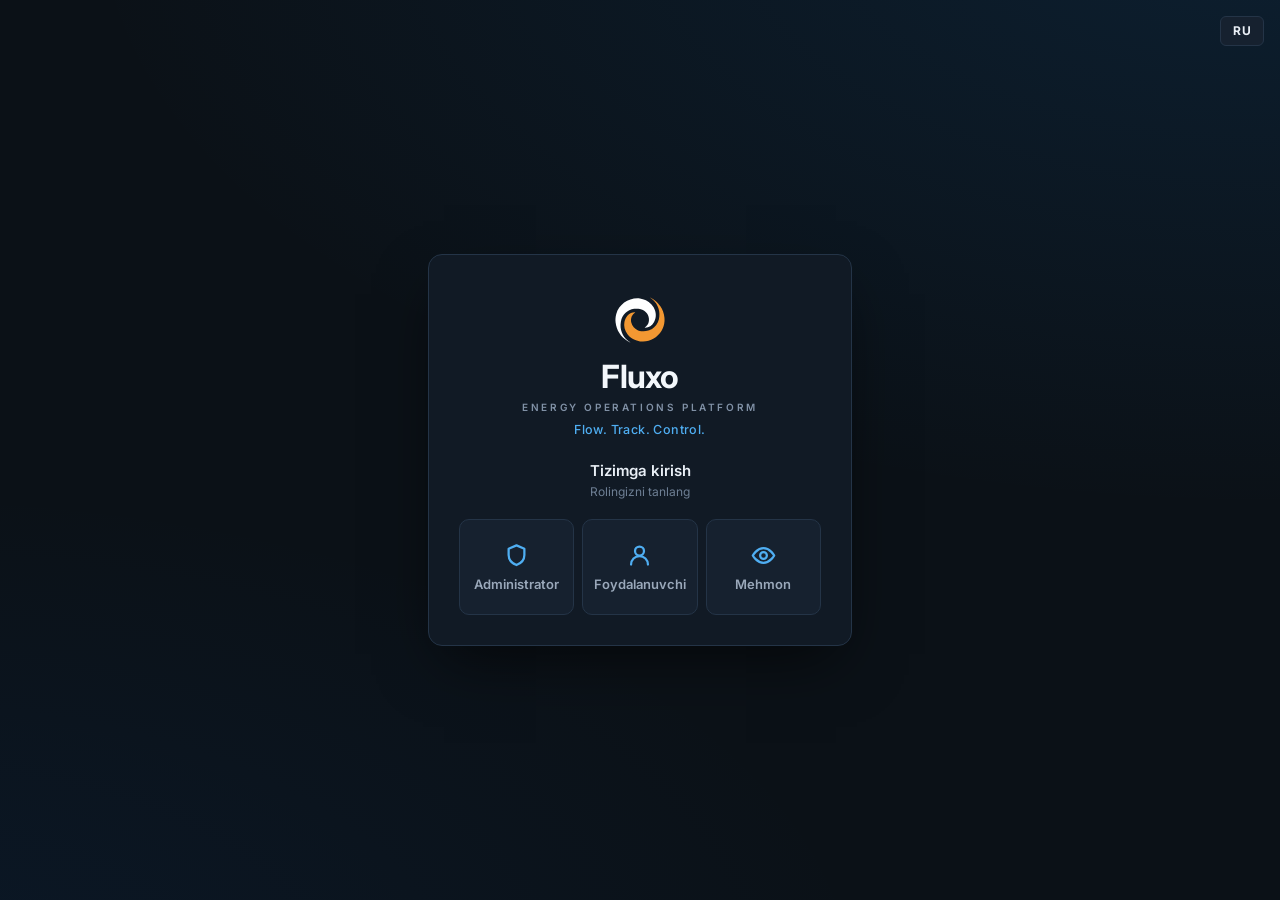
==== commit ebd2ad17: "Rename Fluxo_prototip.html to index.html" ====
--- a/index.html
+++ b/index.html
@@ -3,7 +3,7 @@
 <head>
 <meta charset="UTF-8">
 <meta name="viewport" content="width=device-width, initial-scale=1.0">
-<title>NEFTBAZA PRO — Boshqaruv tizimi</title>
+<title>Fluxo — Energy Operations Platform</title>
 <link rel="preconnect" href="https://fonts.googleapis.com">
 <link rel="preconnect" href="https://fonts.gstatic.com" crossorigin>
 <link href="https://fonts.googleapis.com/css2?family=Oswald:wght@400;500;600;700&family=Inter:wght@400;500;600;700&family=IBM+Plex+Mono:wght@400;500;600&display=swap" rel="stylesheet">
@@ -126,7 +126,7 @@
 #brand .name{font-family:var(--font-display);font-weight:600;font-size:16.5px;letter-spacing:.5px;line-height:1.15;color:var(--text);}
 #brand .name small{display:block;font-family:var(--font-mono);font-weight:400;font-size:10px;color:var(--text-faint);letter-spacing:1.5px;margin-top:2px;}
 
-nav.navgroup{padding:14px 12px 4px;}
+nav.navgroup{padding:10px 12px 4px;}
 nav.navgroup .grouplabel{
   font-family:var(--font-mono);font-size:10px;letter-spacing:1.8px;color:var(--text-faint);
   padding:10px 10px 6px;text-transform:uppercase;
@@ -135,7 +135,7 @@
 nav.navgroup a.navitem,
 .navparent{
   width:100%;display:flex;align-items:center;gap:10px;
-  padding:9.5px 11px;margin:2px 0;border-radius:var(--radius-sm);
+  padding:8px 11px;margin:1px 0;border-radius:var(--radius-sm);
   color:var(--text-dim);font-size:13.4px;font-weight:500;font-family:inherit;
   letter-spacing:0;text-transform:none;
   border-left:2px solid transparent;background:transparent;cursor:pointer;
@@ -150,7 +150,7 @@
   color:var(--accent);border-left:2px solid var(--accent);font-weight:600;
 }
 nav.navgroup a.navitem.active .ic,.navparent.open .ic{opacity:1;color:var(--accent);}
-.navdivider{height:1px;background:var(--border-soft);margin:10px 18px;}
+.navdivider{height:1px;background:var(--border-soft);margin:6px 18px;}
 
 .navparent-label{flex:1;text-align:left;}
 .navparent .chevron{font-size:14px;transition:transform .24s ease-in-out;opacity:.6;}
@@ -160,23 +160,25 @@
 .navchildren{display:grid;grid-template-rows:0fr;transition:grid-template-rows .26s ease-in-out;}
 .navchildren.open{grid-template-rows:1fr;}
 .navchildren-inner{
-  overflow:hidden;
-  margin:8px 6px 8px 15px;                       /* parentdan oraliq + indent (hierarchy) */
-  padding:6px 6px 6px 16px;                      /* ichki padding + guide line uchun joy */
+  overflow:hidden;min-height:0;
+  margin:3px 6px 5px 15px;                       /* parentdan oraliq + indent (hierarchy) */
+  padding:3px 6px 3px 16px;                      /* ichki padding + guide line uchun joy */
   background:var(--submenu-bg,rgba(148,163,184,.06));
   border:1px solid var(--border-soft);border-radius:10px;position:relative;
   opacity:0;transform:translateY(-4px);
-  transition:opacity .26s ease-in-out, transform .26s ease-in-out;
+  transition:opacity .26s ease-in-out, transform .26s ease-in-out, margin .26s ease-in-out, padding .26s ease-in-out;
 }
 .navchildren.open .navchildren-inner{opacity:1;transform:none;}
+/* yopiq submenu hech qanday vertikal joy egallamasin (margin/padding/border yig'iladi) */
+.navchildren:not(.open) .navchildren-inner{margin-top:0;margin-bottom:0;padding-top:0;padding-bottom:0;border-width:0;}
 .navchildren-inner::before{                      /* chap tomonda vertikal yo'naltiruvchi chiziq */
-  content:"";position:absolute;left:8px;top:10px;bottom:10px;width:2px;
+  content:"";position:absolute;left:8px;top:7px;bottom:7px;width:2px;
   background:var(--border);border-radius:2px;
 }
 /* --- Submenu elementlari (kichikroq, regular) --- */
 a.navitem.sub{
   position:relative;display:flex;align-items:center;gap:9px;
-  padding:7px 11px;margin:3px 0;border-radius:8px;border-left:none;
+  padding:6px 11px;margin:1px 0;border-radius:8px;border-left:none;
   font-size:12.5px;font-weight:400;color:var(--text-dim);
   transition:background .12s,color .12s;
 }
@@ -443,7 +445,7 @@
 }
 .auth-box{
   background:var(--panel,#151E23);border:1px solid var(--border,#28363E);border-radius:14px;
-  padding:36px 34px 30px;width:100%;max-width:380px;
+  padding:36px 30px 30px;width:100%;max-width:424px;
   box-shadow:0 24px 60px -16px rgba(0,0,0,.6);
   animation:popin .2s cubic-bezier(.2,.8,.2,1);
 }
@@ -451,14 +453,15 @@
 .auth-logo .mark{width:52px;height:52px;}
 .auth-logo .name{font-family:var(--font-display,'Oswald',sans-serif);font-weight:600;font-size:19px;color:var(--text,#E9F1F3);letter-spacing:.5px;}
 .auth-logo .name small{display:block;font-family:var(--font-mono,monospace);font-size:10px;color:var(--text-faint,#5C7178);letter-spacing:1.5px;font-weight:400;margin-top:3px;text-align:center;}
-.auth-role-row{display:flex;gap:12px;margin-top:8px;}
+.auth-role-row{display:grid;grid-template-columns:repeat(3,minmax(0,1fr));gap:8px;margin-top:8px;}
 .auth-role-btn{
-  flex:1;padding:20px 12px;border-radius:10px;border:1px solid var(--border,#28363E);
+  min-width:0;min-height:96px;padding:18px 4px;border-radius:10px;border:1px solid var(--border,#28363E);
   background:var(--panel3,#212E35);color:var(--text-dim,#8FA5AC);cursor:pointer;
-  display:flex;flex-direction:column;align-items:center;gap:8px;font-size:13px;font-weight:600;
+  display:flex;flex-direction:column;align-items:center;justify-content:center;gap:8px;
+  font-size:13px;font-weight:600;line-height:1.2;text-align:center;overflow-wrap:anywhere;
   transition:all .15s;
 }
-.auth-role-btn .ic{font-size:26px;}
+.auth-role-btn .ic{font-size:26px;line-height:0;}
 .auth-role-btn:hover{border-color:var(--accent2,#43B3A6);color:var(--text,#E9F1F3);background:var(--panel2,#1B262C);}
 .auth-title{text-align:center;color:var(--text,#E9F1F3);font-family:var(--font-display,'Oswald',sans-serif);font-size:16px;font-weight:600;margin-bottom:4px;}
 .auth-sub{text-align:center;color:var(--text-faint,#5C7178);font-size:12px;margin-bottom:20px;}
@@ -584,14 +587,168 @@
 .tabbtn svg.icn{width:1em;height:1em;margin-right:6px;vertical-align:-0.14em;}
 #brand .mark svg.brandglyph,.auth-logo .mark svg{width:100%;height:100%;display:block;}
 </style>
+<style id="fluxo-theme">
+/* =========================================================
+   FLUXO — brend qatlami. Mavjud CSS o'zgaruvchilarini Fluxo
+   palitrasiga qayta xaritalaydi; selector/ID'lar o'zgarmaydi.
+   ========================================================= */
+:root{
+  --fluxo-primary:#101E32;
+  --fluxo-accent:#1687E8;
+  --fluxo-deep-blue:#0756B8;
+  --fluxo-white:#FFFFFF;
+  --fluxo-background:#F4F7FB;
+  --fluxo-background-dark:#0B1117;
+  --fluxo-surface:#FFFFFF;
+  --fluxo-border:#DCE5EF;
+  --fluxo-text-primary:#142235;
+  --fluxo-text-secondary:#64748B;
+  --fluxo-accent-soft:rgba(22,135,232,.12);
+
+  /* tungi (standart) tema */
+  --bg:var(--fluxo-background-dark);
+  --bg2:#080D13;
+  --panel:#111A25;
+  --panel2:#16212F;
+  --panel3:#1B2838;
+  --border:#243447;
+  --border-soft:#1A2636;
+  --text:#E8EEF5;
+  --text-dim:#9AA8BA;
+  --text-faint:#6E7F94;
+  --accent:#2F98EE;
+  --accent-dim:#0F2A46;
+  --accent2:#4FAEF2;
+  --accent2-dim:#10283D;
+  --info:#4FAEF2;
+  --info-dim:#10283D;
+  --font-display:'Inter',sans-serif;
+}
+html[data-theme="light"]{
+  --bg:var(--fluxo-background);
+  --bg2:#EAF0F7;
+  --panel:var(--fluxo-surface);
+  --panel2:#F8FAFD;
+  --panel3:#EEF3F9;
+  --border:var(--fluxo-border);
+  --border-soft:#E7EDF4;
+  --text:var(--fluxo-text-primary);
+  --text-dim:var(--fluxo-text-secondary);
+  --text-faint:#8494A8;
+  --accent:var(--fluxo-deep-blue);
+  --accent-dim:#E3F0FD;
+  --accent2:var(--fluxo-accent);
+  --accent2-dim:#E3F0FD;
+  --info:var(--fluxo-deep-blue);
+  --info-dim:#E3F0FD;
+}
+
+/* fon */
+body,
+html[data-theme="light"] body{
+  background:
+    radial-gradient(1200px 600px at 100% -10%, rgba(22,135,232,.06), transparent),
+    radial-gradient(1000px 500px at -10% 110%, rgba(7,86,184,.05), transparent),
+    var(--bg);
+}
+::selection{background:var(--fluxo-accent);color:#fff;}
+
+/* sidebar — ikkala temada ham to'q ko'k (Fluxo navy) */
+#sidebar{background:linear-gradient(180deg,#0E1826,#0A1119 85%);}
+html[data-theme="light"] #sidebar{
+  --bg2:#0B1626; --panel:#16273E; --panel2:#1A2D46; --panel3:#20354F;
+  --border:#28405E; --border-soft:#1A2B42;
+  --text:#EAF1F8; --text-dim:#9DB0C6; --text-faint:#6F849C;
+  --accent:#4FAEF2;
+  background:linear-gradient(180deg,var(--fluxo-primary),#0B1626 85%);
+}
+nav.navgroup a.navitem.active,
+.navparent.open{
+  background:linear-gradient(90deg, rgba(22,135,232,.20), rgba(22,135,232,.02));
+}
+
+/* ochiladigan menyu tugmalaridagi brauzer standart chegarasini olib tashlash */
+.navparent{border:0;border-left:2px solid transparent;}
+
+/* brend bloki (sidebar) */
+#brand{gap:10px;}
+#brand .mark{
+  width:32px;height:36px;border-radius:0;background:transparent;border:0;
+  box-shadow:none;overflow:visible;
+}
+#brand .name{font-family:'Inter',sans-serif;font-weight:700;font-size:22px;letter-spacing:-.5px;line-height:1;}
+#brand .name small{font-family:'Inter',sans-serif;font-weight:600;font-size:7.6px;letter-spacing:1.25px;margin-top:5px;color:var(--text-faint);white-space:nowrap;}
+
+/* Fluxo ikonkasi: navy shakl to'q fonda oq ko'rinadi (sidebar ikkala temada ham to'q, login ham to'q) */
+#brand, .auth-logo{--fluxo-icon-navy:#FFFFFF;}
+#brand .mark{width:34px;height:34px;}
+.auth-logo .mark{width:60px;height:60px;}
+
+/* tugmalar */
+.btn.primary,
+.tabbtn.active{background:var(--fluxo-deep-blue);border-color:var(--fluxo-deep-blue);color:#fff;}
+.btn.primary:hover{background:var(--fluxo-accent);border-color:var(--fluxo-accent);box-shadow:0 4px 14px -4px rgba(22,135,232,.55);}
+.btn:focus-visible,.auth-role-btn:focus-visible{outline:2px solid var(--fluxo-accent);outline-offset:2px;}
+
+/* login ekranidagi til tugmasi — faqat login ko'rinib turganda */
+.auth-lang-btn{position:fixed;top:16px;right:16px;z-index:510;padding:8px 12px;border-radius:6px;border:1px solid #243447;
+  background:#16212F;color:#E8EEF5;font:700 12px/1 'Inter',sans-serif;letter-spacing:.5px;cursor:pointer;transition:border-color .15s,background .15s;}
+.auth-lang-btn:hover{border-color:var(--fluxo-accent);background:rgba(22,135,232,.12);}
+.auth-lang-btn:focus-visible{outline:2px solid var(--fluxo-accent);outline-offset:2px;}
+#authOverlay[style*="none"] ~ #authLangBtn{display:none;}
+
+/* login — ekran har doim to'q: tema tokenlari shu yerda qayta e'lon qilinadi,
+   aks holda kunduzgi temada to'q fon ustida to'q matn chiqib, inputlar "ishlamayotgandek" ko'rinadi */
+.auth-overlay{
+  --text:#E8EEF5; --text-dim:#9AA8BA; --text-faint:#6E7F94;
+  --panel:#111A25; --panel2:#16212F; --panel3:#1B2838;
+  --border:#243447; --border-soft:#1A2636;
+  --accent:#2F98EE; --accent2:#4FAEF2;
+  color:#E8EEF5;
+}
+.auth-field input{color:#E8EEF5;caret-color:#4FAEF2;}
+.auth-field input::placeholder{color:#6E7F94;}
+.auth-field input:-webkit-autofill{-webkit-text-fill-color:#E8EEF5;-webkit-box-shadow:0 0 0 1000px #16212F inset;}
+.auth-overlay{
+  background:
+    radial-gradient(1200px 600px at 100% -10%, rgba(22,135,232,.12), transparent),
+    radial-gradient(1000px 500px at -10% 110%, rgba(7,86,184,.10), transparent),
+    var(--fluxo-background-dark);
+}
+.auth-box{background:#111A25;border-color:#243447;box-shadow:0 24px 60px -16px rgba(0,0,0,.65);}
+.auth-logo{gap:12px;margin-bottom:24px;}
+.auth-logo .mark{width:52px;height:58px;}
+.auth-logo .name{font-family:'Inter',sans-serif;font-weight:700;font-size:32px;letter-spacing:-.8px;line-height:1;text-align:center;color:#F3F7FB;}
+.auth-logo .name small{font-family:'Inter',sans-serif;font-weight:600;font-size:10px;letter-spacing:2.6px;margin-top:9px;color:#8191A6;}
+.auth-tagline{font-size:12.5px;font-weight:500;letter-spacing:.4px;color:#4FAEF2;margin-top:-2px;}
+.auth-title{font-family:'Inter',sans-serif;font-size:15px;color:#E8EEF5;}
+.auth-sub{color:#6E7F94;}
+.auth-role-btn{background:#16212F;border-color:#243447;color:#9AA8BA;}
+.auth-role-btn .ic{color:#4FAEF2;transition:color .15s;}
+.auth-role-btn:hover{border-color:var(--fluxo-accent);background:rgba(22,135,232,.10);color:#F3F7FB;}
+.auth-role-btn:active{transform:translateY(1px);background:rgba(22,135,232,.18);}
+.auth-field input{background:#16212F;border-color:#243447;}
+.auth-field input:focus{border-color:var(--fluxo-accent);box-shadow:0 0 0 3px rgba(22,135,232,.20);}
+@media (max-width:420px){
+  .auth-overlay{padding:16px;}
+  .auth-box{padding:30px 12px 24px;}
+  .auth-role-btn{min-height:88px;padding:16px 2px;font-size:11px;}
+}
+/* juda tor ekranlar: kartalar bir ustunda, o'lchami bir xil */
+@media (max-width:355px){
+  .auth-role-row{grid-template-columns:minmax(0,1fr);}
+  .auth-role-btn{min-height:72px;padding:12px 8px;gap:6px;font-size:12.5px;}
+}
+</style>
 </head>
 <body>
 <div id="authOverlay" class="auth-overlay"></div>
+<button type="button" id="authLangBtn" class="auth-lang-btn" title="Til / Язык" onclick="toggleLang()">RU</button>
 <div id="shell" style="display:none;">
   <aside id="sidebar">
     <div id="brand">
       <div class="mark" id="brandmark"></div>
-      <div class="name">NEFTBAZA PRO<small>BOSHQARUV TIZIMI</small></div>
+      <div class="name">Fluxo<small>ENERGY OPERATIONS PLATFORM</small></div>
     </div>
     <div id="navhost"></div>
     <div id="sidebar-foot">
@@ -735,10 +892,15 @@
 const ICON_VAGON = `<svg class="icn" viewBox="0 0 24 24" width="1em" height="1em" fill="none" stroke="currentColor" stroke-width="2" stroke-linecap="round" stroke-linejoin="round" xmlns="http://www.w3.org/2000/svg"><rect x="3" y="7" width="18" height="7" rx="3.5"/><path d="M11 7V5.3h2V7"/><path d="M4 14v1.5M20 14v1.5"/><circle cx="8" cy="17.3" r="1.5"/><circle cx="16" cy="17.3" r="1.5"/><path d="M2.5 20h19"/></svg>`;
 const ICON_PLAY = `<svg class="icn" viewBox="0 0 24 24" width="1em" height="1em" fill="none" stroke="currentColor" stroke-width="2" stroke-linecap="round" stroke-linejoin="round" xmlns="http://www.w3.org/2000/svg"><path d="M7 4.5 19 12 7 19.5Z"/></svg>`;
 const ICON_DOT = `<svg class="icn" viewBox="0 0 24 24" width="1em" height="1em" fill="currentColor" xmlns="http://www.w3.org/2000/svg"><circle cx="12" cy="12" r="5"/></svg>`;
-const ICON_LOGO = `<svg class="brandglyph" viewBox="0 0 256 256" width="100%" height="100%" xmlns="http://www.w3.org/2000/svg" style="display:block;"><circle cx="128" cy="128" r="128" fill="#0D2B45"/><path d="M129 28C150 90 201 120 201 158C201 200 168 226 128 226C88 226 55 200 55 158C55 120 108 90 129 28Z" fill="#F2A72B"/><path d="M113 150H184V218C184 223 179 225 173 225C160 227 138 227 124 225C118 225 113 223 113 218Z" fill="#FFFFFF"/><path d="M190 150H202V204C202 208 199 210 195 210L190 209Z" fill="#FFFFFF"/><path d="M108 142C108 130 127 124 150 124C173 124 206 130 206 142Z" fill="#FFFFFF"/><path d="M150 124V119Q150 114 154.5 114Q159 114 159 119V124Z" fill="#FFFFFF"/><g fill="none" stroke="#0D2B45" stroke-width="6.5" stroke-linejoin="round" stroke-linecap="round"><path d="M108 141C108 130 127 124 150 124C173 124 206 130 206 141"/><path d="M106 145H207"/><path d="M110 146V216"/><path d="M187 148V210"/><path d="M150 124V119Q150 114 154.5 114Q159 114 159 119V124"/></g></svg>`;
+function fluxoMark(gid, cls){
+  /* Fluxo ikonkasi — master: fluxo-icon.svg. Navy rang --fluxo-icon-navy orqali (to'q fonda oq). */
+  return `<svg ${cls?'class="'+cls+'" ':''}viewBox="0 0 512 512" width="100%" height="100%" xmlns="http://www.w3.org/2000/svg" style="display:block;" role="img" aria-label="Fluxo"><path style="fill:var(--fluxo-icon-navy,#05052F)" d="M162.9 478.6C162.8 478.5 162.5 478.4 162.3 478.3C161.8 478.1 161 477.8 160.1 477.4C159.7 477.2 159.2 477 158.9 476.9C150.8 473.4 141.2 468.4 132.5 463.3C67.2 424.3 23.9 357 15.9 281.8C12.7 252.1 14.9 224.5 22.4 197.5C50.1 98.6 149.8 32.8 255.1 44.1C295 48.4 336.2 68.8 367 99.7C375.4 108.1 382.3 117.6 390 131.3C417.8 181 419.4 231.5 394.5 276.6C374.7 312.5 344 332 307.6 332C302 331.9 301.6 331.7 304.4 329.9C323.5 317.1 336.2 298.9 341.9 276.3C353.4 229.9 329.4 179.7 285 157.5C261.6 145.8 228.8 141.4 198 145.8C129.7 155.6 80.2 203.5 67.7 272.2C54.6 343.8 81.6 416 138.3 461.5C143.6 465.7 156.2 474.6 157.8 475.2C157.8 475.2 158.3 475.5 158.8 475.8C159.2 476.1 159.6 476.4 159.7 476.4C159.7 476.4 160.3 476.7 160.9 477.1C161.5 477.4 162.2 477.8 162.4 478C163 478.3 163.6 478.7 163.3 478.7C163.2 478.7 163 478.6 162.9 478.6Z"/><path fill="#F39832" d="M275.5 468.4C267.1 468.1 257.8 467.4 252.8 466.7C252 466.5 250.3 466.3 248.9 466.1C232.4 463.6 214.4 457.7 197.3 449.2C190.3 445.7 185.1 442.7 178.5 438.5C159 425.9 142.6 411 132.7 396.8C105.4 357.5 94.5 313.3 102.7 274.9C106 258.9 113.1 241.4 121.3 228.4C124.5 223.4 126 221.3 128.3 218.3C132.1 213.4 132.4 213.1 135.9 209.3C154.1 189.8 178.2 179.2 204.5 179.3C210.3 179.3 210.5 179.5 207.5 181.5C193 191.4 182.3 204.1 175.3 220.1C174.4 222.3 172.3 227.5 172.3 227.8C172.3 227.9 172 228.9 171.7 230.1C166.7 245.8 166.1 264.5 170.1 281.7C178.1 316.3 204.2 346 237.4 358.2C247.2 361.8 259.7 364.8 268 365.6C268.6 365.7 270.1 365.8 271.4 366C293.4 368.7 315.7 366.7 338.5 360.2C347.6 357.5 361.5 351.8 368.7 347.7C369.2 347.3 370.5 346.6 371.5 346C406.2 326.5 432.3 290.9 442.2 249.5C459.4 178.1 435.3 102.6 380 54.9C379.2 54.2 378.2 53.4 377.9 53.1C376 51.4 369.8 46.6 365.3 43.3C363.2 41.8 358.5 38.6 355.7 37C354.4 36.1 353.2 35.4 353.1 35.4C353 35.3 352.4 34.9 351.8 34.6C350.8 34 350.3 33.2 351 33.5C351.3 33.6 354.6 35 355.9 35.6C356.3 35.7 357.2 36.2 358 36.5C374.2 44 391.7 54.8 406.1 66.3C407.3 67.2 408.4 68.1 408.7 68.3C424.2 80.6 442.3 100.1 454.3 117.5C455.1 118.6 456.2 120.3 456.8 121.1C478 151.8 492.8 193.1 496.5 231.4C497.3 240.6 497.6 245.8 497.6 255.4C497.6 263.3 497.5 265.6 497.1 271.8C494.7 304.3 485 335.4 468.6 363C450 394.1 423.3 420.3 391.1 438.8C358.7 457.4 322.9 467.4 285.4 468.4C280.1 468.5 278.3 468.5 275.5 468.4Z"/></svg>`;
+}
+const FLUXO_FAVICON = `<svg xmlns="http://www.w3.org/2000/svg" viewBox="0 0 512 512"><style>.n{fill:#05052F}.o{fill:#F39832}@media (prefers-color-scheme:dark){.n{fill:#FFFFFF}}</style><path class="n" d="M162.9 478.6C162.8 478.5 162.5 478.4 162.3 478.3C161.8 478.1 161 477.8 160.1 477.4C159.7 477.2 159.2 477 158.9 476.9C150.8 473.4 141.2 468.4 132.5 463.3C67.2 424.3 23.9 357 15.9 281.8C12.7 252.1 14.9 224.5 22.4 197.5C50.1 98.6 149.8 32.8 255.1 44.1C295 48.4 336.2 68.8 367 99.7C375.4 108.1 382.3 117.6 390 131.3C417.8 181 419.4 231.5 394.5 276.6C374.7 312.5 344 332 307.6 332C302 331.9 301.6 331.7 304.4 329.9C323.5 317.1 336.2 298.9 341.9 276.3C353.4 229.9 329.4 179.7 285 157.5C261.6 145.8 228.8 141.4 198 145.8C129.7 155.6 80.2 203.5 67.7 272.2C54.6 343.8 81.6 416 138.3 461.5C143.6 465.7 156.2 474.6 157.8 475.2C157.8 475.2 158.3 475.5 158.8 475.8C159.2 476.1 159.6 476.4 159.7 476.4C159.7 476.4 160.3 476.7 160.9 477.1C161.5 477.4 162.2 477.8 162.4 478C163 478.3 163.6 478.7 163.3 478.7C163.2 478.7 163 478.6 162.9 478.6Z"/><path class="o" d="M275.5 468.4C267.1 468.1 257.8 467.4 252.8 466.7C252 466.5 250.3 466.3 248.9 466.1C232.4 463.6 214.4 457.7 197.3 449.2C190.3 445.7 185.1 442.7 178.5 438.5C159 425.9 142.6 411 132.7 396.8C105.4 357.5 94.5 313.3 102.7 274.9C106 258.9 113.1 241.4 121.3 228.4C124.5 223.4 126 221.3 128.3 218.3C132.1 213.4 132.4 213.1 135.9 209.3C154.1 189.8 178.2 179.2 204.5 179.3C210.3 179.3 210.5 179.5 207.5 181.5C193 191.4 182.3 204.1 175.3 220.1C174.4 222.3 172.3 227.5 172.3 227.8C172.3 227.9 172 228.9 171.7 230.1C166.7 245.8 166.1 264.5 170.1 281.7C178.1 316.3 204.2 346 237.4 358.2C247.2 361.8 259.7 364.8 268 365.6C268.6 365.7 270.1 365.8 271.4 366C293.4 368.7 315.7 366.7 338.5 360.2C347.6 357.5 361.5 351.8 368.7 347.7C369.2 347.3 370.5 346.6 371.5 346C406.2 326.5 432.3 290.9 442.2 249.5C459.4 178.1 435.3 102.6 380 54.9C379.2 54.2 378.2 53.4 377.9 53.1C376 51.4 369.8 46.6 365.3 43.3C363.2 41.8 358.5 38.6 355.7 37C354.4 36.1 353.2 35.4 353.1 35.4C353 35.3 352.4 34.9 351.8 34.6C350.8 34 350.3 33.2 351 33.5C351.3 33.6 354.6 35 355.9 35.6C356.3 35.7 357.2 36.2 358 36.5C374.2 44 391.7 54.8 406.1 66.3C407.3 67.2 408.4 68.1 408.7 68.3C424.2 80.6 442.3 100.1 454.3 117.5C455.1 118.6 456.2 120.3 456.8 121.1C478 151.8 492.8 193.1 496.5 231.4C497.3 240.6 497.6 245.8 497.6 255.4C497.6 263.3 497.5 265.6 497.1 271.8C494.7 304.3 485 335.4 468.6 363C450 394.1 423.3 420.3 391.1 438.8C358.7 457.4 322.9 467.4 285.4 468.4C280.1 468.5 278.3 468.5 275.5 468.4Z"/></svg>`;
+const ICON_LOGO = fluxoMark('fxGradSide','brandglyph');
 { const bm = document.getElementById('brandmark'); if(bm) bm.innerHTML = ICON_LOGO; }
 /* Brauzer varaqasi uchun favicon — logotipdan */
-{ try{ const fav=document.querySelector("link[rel='icon']")||document.createElement('link'); fav.rel='icon'; fav.type='image/svg+xml'; fav.href='data:image/svg+xml;base64,'+btoa(ICON_LOGO); document.head.appendChild(fav); }catch(e){} }
+{ try{ const fav=document.querySelector("link[rel='icon']")||document.createElement('link'); fav.rel='icon'; fav.type='image/svg+xml'; fav.href='data:image/svg+xml;base64,'+btoa(FLUXO_FAVICON); document.head.appendChild(fav); }catch(e){} }
 
 /* ---------------- data model ---------------- */
 function defaultRefs(){
@@ -873,21 +1035,7 @@
 }
 
 function authMarkHtml(){
-  return `<svg viewBox="0 0 256 256" width="100%" height="100%" xmlns="http://www.w3.org/2000/svg" style="display:block;">
-    <circle cx="128" cy="128" r="128" fill="#0D2B45"/>
-    <path d="M129 28C150 90 201 120 201 158C201 200 168 226 128 226C88 226 55 200 55 158C55 120 108 90 129 28Z" fill="#F2A72B"/>
-    <path d="M113 150H184V218C184 223 179 225 173 225C160 227 138 227 124 225C118 225 113 223 113 218Z" fill="#FFFFFF"/>
-    <path d="M190 150H202V204C202 208 199 210 195 210L190 209Z" fill="#FFFFFF"/>
-    <path d="M108 142C108 130 127 124 150 124C173 124 206 130 206 142Z" fill="#FFFFFF"/>
-    <path d="M150 124V119Q150 114 154.5 114Q159 114 159 119V124Z" fill="#FFFFFF"/>
-    <g fill="none" stroke="#0D2B45" stroke-width="6.5" stroke-linejoin="round" stroke-linecap="round">
-      <path d="M108 141C108 130 127 124 150 124C173 124 206 130 206 141"/>
-      <path d="M106 145H207"/>
-      <path d="M110 146V216"/>
-      <path d="M187 148V210"/>
-      <path d="M150 124V119Q150 114 154.5 114Q159 114 159 119V124"/>
-    </g>
-  </svg>`;
+  return fluxoMark('fxGradAuth');
 }
 
 function renderAuthScreen(){
@@ -896,7 +1044,7 @@
   if(AUTH_STAGE === 'role'){
     el.innerHTML = `
       <div class="auth-box">
-        <div class="auth-logo"><div class="mark">${authMarkHtml()}</div><div class="name">NEFTBAZA PRO<small>BOSHQARUV TIZIMI</small></div></div>
+        <div class="auth-logo"><div class="mark">${authMarkHtml()}</div><div class="name">Fluxo<small>ENERGY OPERATIONS PLATFORM</small></div><div class="auth-tagline">Flow. Track. Control.</div></div>
         <div class="auth-title">Tizimga kirish</div>
         <div class="auth-sub">Rolingizni tanlang</div>
         <div class="auth-role-row">
@@ -909,7 +1057,7 @@
     const roleLabel = SELECTED_ROLE === 'admin' ? 'Administrator' : 'Foydalanuvchi';
     el.innerHTML = `
       <div class="auth-box">
-        <div class="auth-logo"><div class="mark">${authMarkHtml()}</div><div class="name">NEFTBAZA PRO<small>BOSHQARUV TIZIMI</small></div></div>
+        <div class="auth-logo"><div class="mark">${authMarkHtml()}</div><div class="name">Fluxo<small>ENERGY OPERATIONS PLATFORM</small></div><div class="auth-tagline">Flow. Track. Control.</div></div>
         <div class="auth-title">${esc(roleLabel)} sifatida kirish</div>
         <div class="auth-sub">Login va parolni kiriting</div>
         <div class="auth-field"><label>Login</label><input type="text" id="auth_username" autocomplete="username" onkeydown="if(event.key==='Enter')document.getElementById('auth_password').focus()"></div>
@@ -1378,6 +1526,10 @@
   normPotr:     {label:"Me'yoriy yo'qotish", icon: ICON_TREND_DOWN, type:'object', fields:[['base','Neftbaza',null,'bases',true],['nomenclature','Nomenklatura'],['percent',"Me'yor, %"]], display:'nomenclature'}
 };
 function refList(key){ return DB.refs[key] || []; }
+/* Nomenklatura har bir neftbaza uchun alohida saqlanadi — bitta baza uchun noyob nomlar ro'yxati */
+function nomNamesForBase(base){
+  return [...new Set(refList('nomenclature').filter(o => !o.base || o.base === base).map(o => o.name))];
+}
 function getNormPercent(nomenclature){
   const item = (DB.refs.normPotr || []).find(n => n.nomenclature === nomenclature);
   return item ? num(item.percent) : 0;
@@ -1415,7 +1567,10 @@
 /* Nomenklatura — Neftbaza VA Rezervuar ikkalasi tanlangandan keyingina faollashadi */
 function nomenclatureOptionsHtml(base, reservoir, selected){
   if(!base || !reservoir) return `<option value="">Avval Neftbaza va Rezervuarni tanlang</option>`;
-  return refOptionsHtml('nomenclature', selected||'');
+  const sel = selected||'';
+  let opts = '<option value="">— tanlang —</option>';
+  nomNamesForBase(base).forEach(n => { opts += `<option value="${esc(n)}" ${n===sel?'selected':''}>${esc(n)}</option>`; });
+  return opts;
 }
 /* Neftbaza o'zgarganda: Rezervuar tozalanadi/qayta filtrlanadi, Nomenklatura ham tozalanib disabled bo'ladi */
 function onDocBaseChange(docType){
@@ -2554,7 +2709,7 @@
 
 /* Moddiy hisobot — faqat harakat jurnalidan hisoblanadi */
 function calculateMaterialReport(base, smena, from, to){
-  return refList('nomenclature').map(o=>o.name).map(nom=>{
+  return nomNamesForBase(base).map(nom=>{
     const key = base+'|'+nom;
     const begin = num(DB.opening[key]);
     const beginTransit = from ? transitBalance(base, nom, from, true) : 0;
@@ -2813,7 +2968,8 @@
 }
 function moExportExcel(){
   if(!MO_LAST_REPORT){ toast("Avval hisobotni ko'rsating", 'danger'); return; }
-  const rows = [MO_COL_LABELS, ...moRowsAsArrays()];
+  const labels = (window.APP_LANG==='ru' && typeof window.nbTr==='function') ? MO_COL_LABELS.map(l => window.nbTr(l) || l) : MO_COL_LABELS;
+  const rows = [labels, ...moRowsAsArrays()];
   const csv = rows.map(r => r.map(v => {
     const s = String(v ?? '');
     return /[",;\n]/.test(s) ? `"${s.replace(/"/g,'""')}"` : s;
@@ -2828,7 +2984,7 @@
   const body = moRowsAsArrays().map(row=>`<tr>${row.map(v=>`<td style="border:1px solid #999;padding:4px 6px;text-align:right;">${typeof v==='number'?fmt(v,1):esc(v)}</td>`).join('')}</tr>`).join('');
   return `
     <div style="font-family:Arial,sans-serif;padding:16px;color:#111;">
-      <h1 style="font-size:19px;">NEFTBAZA PRO — Moddiy hisobot</h1>
+      <h1 style="font-size:19px;">Fluxo — Moddiy hisobot</h1>
       <p>Baza: <b>${esc(r.base)}</b> ${r.smena?` · Smena: <b>${esc(r.smena)}</b>`:''} ${r.from?` · Davr: ${fmtDate(r.from)} — ${fmtDate(r.to||today())}`:''}</p>
       <table style="width:100%;border-collapse:collapse;font-size:10.5px;margin-top:10px;">
         <thead><tr>${head}</tr></thead><tbody>${body}</tbody>
@@ -3508,7 +3664,7 @@
 function tankColorVars(pct){
   if(pct < 15) return `--fc1:#7A2A24;--fc2:#E2574C;`;
   if(pct > 90) return `--fc1:#173230;--fc2:#43B3A6;`;
-  return `--fc1:#8A5F1E;--fc2:#E8A33D;`;
+  return `--fc1:#0A3F7E;--fc2:#1687E8;`; /* Fluxo: me'yoriy to'lish — brend ko'k */
 }
 /* Admin/Guest uchun "Rezervuarlar holati" kartasidagi Neftbaza filtri ('' = barchasi) */
 let DASH_FILTER_BASE = '';
@@ -3710,7 +3866,7 @@
     : `<tr><td colspan="6" style="text-align:center;">Bu smenada hujjat kiritilmagan</td></tr>`;
   area.innerHTML = `
     <div style="font-family:Arial,sans-serif;padding:20px;color:#111;">
-      <h1 style="font-size:20px;">NEFTBAZA PRO — Smena hisoboti</h1>
+      <h1 style="font-size:20px;">Fluxo — Smena hisoboti</h1>
       <p><b>${shift.number}-Smena</b> · Mas'ul: ${esc(shift.personName)}</p>
       <p>Ochilgan: ${fmtDateTime(shift.openedAt)} &nbsp;|&nbsp; Yopilgan: ${fmtDateTime(Date.now())}</p>
       <p>Jami kirim: <b>${fmt(totalIn,1)} kg</b> &nbsp;|&nbsp; Jami chiqim: <b>${fmt(totalOut,1)} kg</b></p>
@@ -3987,7 +4143,52 @@
 "Faqat o'z Neftbazangizga tegishli rezervuarni tahrirlay olasiz":"Можно редактировать только резервуары своей нефтебазы",
 // Ma'lumotnoma bo'limlari
 "Neftbazalar":"Нефтебазы","Tashkilotlar":"Организации","Kontragentlar":"Контрагенты","Viloyatlar":"Области","Avtomobillar":"Автомобили","Pritseplar":"Прицепы","Haydovchilar":"Водители","Rezervuarlar":"Резервуары",
-"NEFTBAZA PRO — Smena hisoboti":"NEFTBAZA PRO — Отчёт по смене","NEFTBAZA PRO — Moddiy hisobot":"NEFTBAZA PRO — Материальный отчёт"
+"Fluxo — Smena hisoboti":"Fluxo — Отчёт по смене","Fluxo — Moddiy hisobot":"Fluxo — Материальный отчёт",
+// --- Qo'shimcha (to'liq audit): login, formalar, jurnallar, ma'lumotnomalar, sozlamalar, xabarlar ---
+"Administrator sifatida kirish":"Вход администратора","Foydalanuvchi sifatida kirish":"Вход пользователя","Login yoki parol noto'g'ri":"Неверный логин или пароль",
+"Yangi hujjat":"Новый документ","Hujjatni tahrirlash":"Редактирование документа","Yangi yozuv":"Новая запись","Yangi yozuv qo'shish":"Добавить запись",
+"Yozuvni tahrirlash":"Редактирование записи","Yangi foydalanuvchi":"Новый пользователь","Yangi foydalanuvchi qo'shish":"Добавить пользователя",
+"Foydalanuvchini tahrirlash":"Редактирование пользователя","Yangi mahsulot qo'shish":"Добавить продукт","Qator qo'shish":"Добавить строку","Yangilash":"Обновить",
+"Hujjat saqlandi":"Документ сохранён","Hujjat yangilandi":"Документ обновлён","Yozuv yangilandi":"Запись обновлена","Yangilandi":"Обновлено",
+"Boshlang'ich qoldiq yangilandi":"Начальный остаток обновлён","Band emas":"Не занято","Kamomad (Spisaniya)":"Недостача (списание)",
+"login va parol":"логин и пароль","mahsulotlar":"продукты","Rezervuarlar ro'yxati":"Список резервуаров","yozing yoki tanlang":"введите или выберите",
+"Me'yoriy yo'qotish":"Нормативные потери","Me'yoriy yo'qotish, kg":"Нормативные потери, кг","Yo'nalishlar":"Направления",
+"Tizim bo'ylab tanlov ro'yxatlari uchun asosiy manba":"Основной источник списков выбора по всей системе",
+"Tizimga kirish uchun login va parollarni shu yerdan boshqarasiz":"Здесь настраиваются логины и пароли для входа в систему",
+"Yopilgan smenalarni foydalanuvchi uchun qayta tahrirlashga ruxsat berish":"Разрешить пользователю повторное редактирование закрытых смен",
+"Nomenklatura ro'yxati shu neftbaza bo'yicha ko'rsatiladi":"Список номенклатуры отображается по выбранной нефтебазе",
+"Rezervuarlar holati va tushirib olinmagan mahsulotlar shu neftbaza bo'yicha birga ko'rsatiladi":"Состояние резервуаров и неразгруженные продукты отображаются вместе по выбранной нефтебазе",
+"Rezervuarlarga tushirib olinmagan yoki vagonlarga ortilib chiqarilmay qolgan mahsulotlar ko'rsatiladi":"Отображаются продукты, не слитые в резервуары или не отгруженные в вагоны",
+"Avval Neftbazani tanlang, so'ng ma'lumotlarni kiriting":"Сначала выберите нефтебазу, затем введите данные",
+"Barcha hujjat turlaridan tanlangan smena/sana bo'yicha yig'ma jurnal":"Сводный журнал по всем типам документов за выбранную смену/дату",
+"Ortiqcha va kamomad yozuvlari birlashtirilgan ko'rinishda":"Записи излишков и недостач в объединённом виде",
+"Filtrlarni tanlab, \"Hisobotni ko'rsatish\" tugmasini bosing":"Выберите фильтры и нажмите «Показать отчёт»",
+"Σ Nomenklatura bo'yicha sof farq":"Σ Чистая разница по номенклатуре","Jami":"Итого","ta harakat ·":"движений ·","Sana ↑":"Дата ↑",
+"Mahsulot":"Продукт","Komponent":"Компонент","Avto (kirim)":"Авто (приход)","Vagon (kirim)":"Вагон (приход)","Ishlab chiqarish (kirim)":"Производство (приход)",
+"Avto (chiqim)":"Авто (расход)","Vagon (chiqim)":"Вагон (расход)","Ishlab chiqarish (chiqim)":"Производство (расход)",
+// forma maydonlari
+"Amaliyot sanasi":"Дата операции","Smena raqami":"Номер смены","Hujjat raqami":"Номер документа","Order raqami":"Номер ордера",
+"Ishlab chiqarish hisobot №":"Производственный отчёт №","Joylashuv va nomenklatura":"Размещение и номенклатура","Yo'nalish va nomenklatura":"Направление и номенклатура",
+"Rezervuar":"Резервуар","Rezervuar №":"Резервуар №","Rezervuar hajmi":"Объём резервуара","Qurilma":"Установка","Qurilma nomi":"Наименование установки",
+"Sabab turi":"Тип причины","Boshqa":"Другое","Buzilish / sifatsizlik":"Порча / некондиция","Topshirilgan":"Сдано",
+"Yuk holati":"Состояние груза","Yo'lda":"В пути","Yetib kelgan":"Прибыл","Yetib kelgan sana":"Дата прибытия","Yo'lga chiqqan sana":"Дата отправления",
+"Jo'natilgan sana":"Дата отправки","Jo'natish joyi":"Пункт отправления","Yetkazib beruvchi":"Поставщик","Qabul qiluvchi (kontragent)":"Получатель (контрагент)",
+"Yo'nalish (manzil)":"Направление (адрес)","Viloyat":"Область","Haydovchi":"Водитель","Avtomobil raqami":"Номер автомобиля","Avto №":"Авто №",
+"TTN raqami":"Номер ТТН","TTN sanasi":"Дата ТТН","TTN №":"ТТН №","Nakladnoy raqami":"Номер накладной","Nakladnoy sanasi":"Дата накладной",
+"Vagon raqami":"Номер вагона","Vagon №":"Вагон №","Vagon Tipi":"Тип вагона","Vagon parametrlari":"Параметры вагона","Tonnaj":"Тоннаж","Tara, kg":"Тара, кг",
+"Balandlik, mm":"Высота налива, мм","Harorat, °C":"Температура, °C","Zichlik, kg/l":"Плотность, кг/л","Miqdor, litr":"Количество, л",
+"Hujjat (nakladnoy) bo'yicha":"По документу (накладной)","Fakt bo'yicha":"По факту","Fakt bo'yicha (o'lchov)":"По факту (замер)","Fakt bo'yicha (o'lchov natijasi)":"По факту (результат замера)",
+"Hujjat, kg":"По документу, кг","Fakt, kg":"Факт, кг","Farq, kg":"Разница, кг","Chegara, %":"Предел, %","Kamomad(-)/Ortiqcha(+), kg":"Недостача(-)/Излишки(+), кг",
+"Fakt netto, kg":"Нетто факт, кг","Nakladnoy netto, kg":"Нетто по накладной, кг","Nakladnoy bo'yicha netto, kg":"Нетто по накладной, кг",
+"Netto vazn, kg":"Вес нетто, кг","Netto vazn (fakt), kg":"Вес нетто (факт), кг","To'ldirilgan sana/vaqt":"Дата/время заполнения",
+"kg/l":"кг/л","Litr":"Литр","litr":"литр","Liter":"Литр",
+// ma'lumotnoma: rezervuar kalibrovkasi va boshqa bo'limlar
+"Umumiy sath, sm":"Общий уровень, см","Umumiy hajm, litr":"Общий объём, л","Mahsulot osti suvi, litr":"Подтоварная вода, л","Mahsulot osti suvi, sm":"Подтоварная вода, см",
+"Mahsulot zichligi":"Плотность продукта","Sof og'irligi, kg":"Масса нетто, кг","Mahsulot nomi":"Наименование продукта",
+"Avto raqami":"Номер автомобиля","Pritsep raqami":"Номер прицепа","Haydovchi F.I.Sh.":"Ф.И.О. водителя","Kontragent nomi":"Наименование контрагента",
+"Tashkilot nomi":"Наименование организации","Tashkilot STIR (INN)":"ИНН организации","Viloyat nomi":"Название области","Yo'nalish / manzil nomi":"Направление / адрес",
+"Me'yor, %":"Норма, %","Neftbaza nomi (masalan, Zirabod)":"Название нефтебазы (например, Zirabod)",
+"· Smena:":"· Смена:"
 };
 const CR = {"BOSH SAHIFA":"ГЛАВНАЯ","KIRIM":"ПРИХОД","CHIQIM":"РАСХОД","KIRIM-CHIQIM":"ПРИХОД-РАСХОД","AVTOTRANSPORT":"АВТОТРАНСПОРТ","VAGON":"ВАГОН","ISHLAB CHIQARISH":"ПРОИЗВОДСТВО",
 "ZAVODDAN":"С ЗАВОДА","ZAVODGA":"НА ЗАВОД","ORTIQCHA":"ИЗЛИШКИ","KAMOMAD (SPISANIYA)":"НЕДОСТАЧА (СПИСАНИЕ)","OMBOR TAFOVUTI":"СКЛАДСКАЯ РАЗНИЦА","HISOBOTLAR":"ОТЧЁТЫ",
@@ -3999,16 +4200,29 @@
  [/^Siz hozir (\d+)-Smenada ishlayapsiz$/, "Вы сейчас работаете в смене №$1"],
  [/^(\d+)-Smena orqali ma'lumot kiritishingiz mumkin \(quyida\)$/, "Можно вводить данные через смену №$1 (ниже)"],
  [/^(.+) neftbazasi bo'yicha real vaqt hisob-kitobi( \(kirim − chiqim\))?$/, (m,a,b)=>"Расчёт в реальном времени по нефтебазе "+a+(b?" (приход − расход)":"")],
- [/^(\d+)-Smena$/, "Смена №$1"],
+ [/^(\d+)-Smena$/i, "Смена №$1"],
+ [/^Smena (\d+)$/i, "Смена $1"],
+ [/^(\d+)-Smena ochildi$/, "Смена №$1 открыта"],
+ [/^(\d+)-Smena yopildi$/, "Смена №$1 закрыта"],
+ [/^(\d+)-Smenaga kirdingiz — ma'lumot kiritishni davom ettirishingiz mumkin$/, "Вы вошли в смену №$1 — можно продолжить ввод данных"],
+ [/^(\d+)-Smena (\d+) daqiqaga tahrirlashga ochildi$/, "Смена №$1 открыта для редактирования на $2 мин"],
+ [/^Nom yangilandi · (\d+) ta yozuvda almashtirildi$/, "Наименование обновлено · заменено записей: $1"],
+ [/^Rezervuar sig'imi yetarli emas! Bo'sh joy: (.+?) kg \(sig'im: (.+?) kg(?:, hozirgi qoldiq: (.+?) kg)?\)$/,
+   (m,a,b,c)=>"Недостаточно ёмкости резервуара! Свободно: "+a+" кг (ёмкость: "+b+" кг"+(c?", текущий остаток: "+c+" кг":"")+")"],
+ [/^Manba varaq: (.+)$/, "Исходный лист: $1"],
+ [/^To'ldiring: (.+)$/, (m,a)=>"Заполните: "+a.split(', ').map(x=>DN[x]||x).join(', ')],
+ [/^(.+) neftbazasi rezervuarlari$/, "Резервуары нефтебазы $1"],
  [/^Harakatlar tarixi — (.*)$/, "История движений — $1"],
 ];
 const S = [
  [/(\d+)-Smena/g,"смена №$1"],[/Mas'ul:/g,"Ответственный:"],[/Ochilgan:/g,"Открыта:"],[/Yopilgan:/g,"Закрыта:"],[/Jami kirim:/g,"Итого приход:"],[/Jami chiqim:/g,"Итого расход:"],
- [/\byopilgan\b/g,"закрыта"],[/Ochiq ·/g,"Открыта ·"],[/(\d+) soat/g,"$1 ч"],[/(\d+) daqiqa/g,"$1 мин"],[/ qoldi\b/g," осталось"],[/(\d) kg\b/g,"$1 кг"],[/(\d) ta hujjat/g,"$1 док."]
+ [/\byopilgan\b/g,"закрыта"],[/Ochiq ·/g,"Открыта ·"],[/(\d+) soat/g,"$1 ч"],[/(\d+) daqiqa/g,"$1 мин"],[/ qoldi\b/g," осталось"],[/(\d) kg\b/g,"$1 кг"],[/(\d) ta hujjat/g,"$1 док."],
+ [/\bKirim:/g,"Приход:"],[/\bChiqim:/g,"Расход:"],[/· Smena:/g,"· Смена:"],[/\bDavr:/g,"Период:"]
 ];
 function tr(raw){
   const t = N(raw); if(!t || !/[A-Za-z]/.test(t)) return null;
   if(DN[t]) return DN[t];
+  if(/^\+\s/.test(t)){ const r=DN[t.replace(/^\+\s*/,'')]; if(r) return '+ '+r; }
   if(t.includes(' / ') && t === t.toUpperCase()){ const p=t.split(' / '); if(p.every(x=>CR[x])) return p.map(x=>CR[x]).join(' / '); }
   if(CR[t]) return CR[t];
   for(const [re,r] of P){ if(re.test(t)) return t.replace(re,r); }
@@ -4034,11 +4248,12 @@
   for(const m of ms){ if(m.type==='childList') m.addedNodes.forEach(walk); else if(m.type==='attributes') doEl(m.target); } busy=false; });
 function restore(){ const w=document.createTreeWalker(document.body,NodeFilter.SHOW_TEXT|NodeFilter.SHOW_ELEMENT); let n;
   while((n=w.nextNode())){ const o=ORIG.get(n); if(!o) continue; if(n.nodeType===3) n.nodeValue=o.t; else for(const a of ATTRS) if(o[a]) n.setAttribute(a,o[a]); ORIG.delete(n); } }
-function updBtn(){ const b=document.getElementById('langbtn'); if(b) b.textContent = window.APP_LANG==='ru' ? 'UZ' : 'RU'; }
+function updBtn(){ ['langbtn','authLangBtn'].forEach(id=>{ const b=document.getElementById(id); if(b) b.textContent = window.APP_LANG==='ru' ? 'UZ' : 'RU'; }); }
+window.nbTr = tr; /* eksport (CSV) sarlavhalari uchun */
 window.setLang = function(l){
   window.APP_LANG = l; document.documentElement.lang = l;
   try{ localStorage.setItem('nb_lang', l); }catch(e){}
-  if(l==='ru'){ walk(document.body); } else { restore(); try{ if(typeof renderRoute==='function') renderRoute(); }catch(e){} }
+  if(l==='ru'){ walk(document.body); } else { restore(); }   /* qayta render qilinmaydi — formadagi saqlanmagan qiymatlar yo'qolmasin */
   updBtn();
 };
 window.toggleLang = () => setLang(window.APP_LANG==='ru' ? 'uz' : 'ru');
